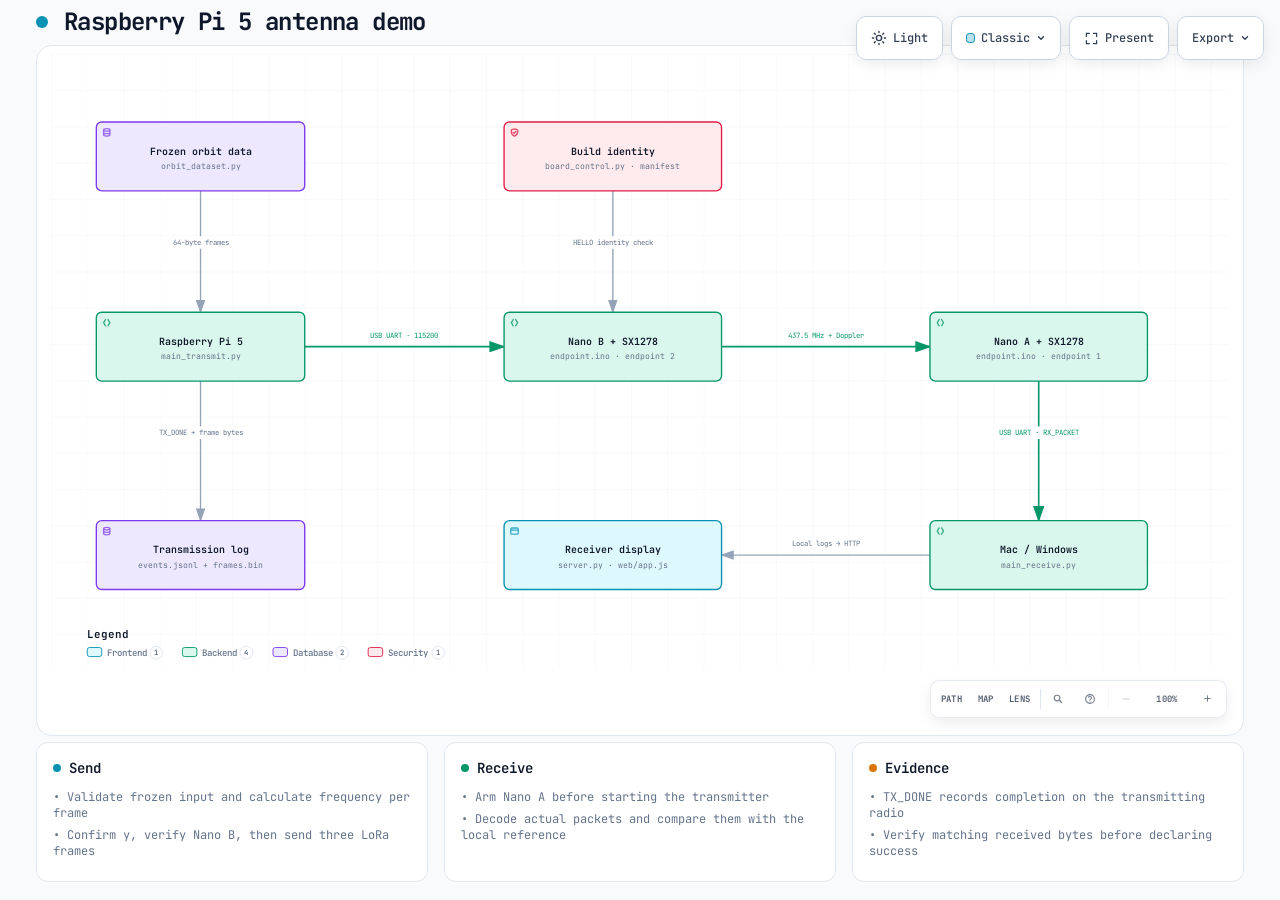
==== docs/architecture/architecture.html @ a66b0d01 "Publish Raspberry Pi 5 antenna demo with complete reproduction guide" ====
<!DOCTYPE html>
<html lang="en" data-theme="dark" data-preset="classic">
<head>
  <meta charset="UTF-8">
  <meta name="viewport" content="width=device-width, initial-scale=1.0">
  <meta name="generator" content="archify 2.17.0-dev.1">
  <title>Raspberry Pi 5 antenna demo Diagram</title>
  <script>
    // Resolve the theme before first paint so light-preference users don't
    // see a dark flash. The toolbar script below re-applies with UI state.
    (function () {
      try {
        var theme = null;
        try {
          var param = new URLSearchParams(window.location.search).get('theme');
          if (param === 'light' || param === 'dark') theme = param;
          if (new URLSearchParams(window.location.search).get('embed') === '1') {
            document.documentElement.setAttribute('data-embed', 'true');
          }
          if (new URLSearchParams(window.location.search).get('present') === '1') {
            document.documentElement.setAttribute('data-present', 'true');
          }
        } catch (_) {}
        if (!theme) {
          try { theme = localStorage.getItem('archify-theme'); } catch (_) {}
        }
        if (theme !== 'light' && theme !== 'dark') {
          theme = window.matchMedia('(prefers-color-scheme: light)').matches ? 'light' : 'dark';
        }
        document.documentElement.setAttribute('data-theme', theme);
      } catch (_) {}
    })();
  </script>
  <!-- Async font load: a blackholed network must not block first paint.
       The body font stack falls back to system monospace until it lands. -->
  <link rel="preconnect" href="https://fonts.gstatic.com" crossorigin>
  <link href="https://fonts.googleapis.com/css2?family=JetBrains+Mono:wght@400;500;600;700&display=swap"
        rel="stylesheet" media="print" onload="this.media='all'">
  <noscript>
    <link href="https://fonts.googleapis.com/css2?family=JetBrains+Mono:wght@400;500;600;700&display=swap" rel="stylesheet">
  </noscript>
  <style>
    /* ==========================================================
       THEME VARIABLES — switch by toggling [data-theme] on <html>
       ========================================================== */
    :root,
    [data-theme="dark"] {
      --bg: #020617;
      --grid: #1e293b;
      --text: #ffffff;
      --text-muted: #94a3b8;
      --text-dim: #475569;
      /* UI chrome and menu hints need more contrast than SVG .t-dim accents */
      --text-faint: #7d8da1;

      --panel: rgba(15, 23, 42, 0.5);
      --panel-border: #1e293b;
      --lane-fill: rgba(15, 23, 42, 0.22);
      --lane-stroke: #334155;

      --arrow: #64748b;
      --arrow-emphasis: #34d399;

      /* Opaque mask color used behind semi-transparent component fills
         so the arrows drawn underneath are properly hidden. */
      --mask: #0f172a;

      --frontend-fill:    rgba(8, 51, 68, 0.4);
      --frontend-stroke:  #22d3ee;
      --backend-fill:     rgba(6, 78, 59, 0.4);
      --backend-stroke:   #34d399;
      --database-fill:    rgba(76, 29, 149, 0.4);
      --database-stroke:  #a78bfa;
      --cloud-fill:       rgba(120, 53, 15, 0.3);
      --cloud-stroke:     #fbbf24;
      --security-fill:    rgba(136, 19, 55, 0.4);
      --security-stroke:  #fb7185;
      --messagebus-fill:  rgba(251, 146, 60, 0.3);
      --messagebus-stroke:#fb923c;
      --external-fill:    rgba(30, 41, 59, 0.5);
      --external-stroke:  #94a3b8;

      --toolbar-bg:       rgba(15, 23, 42, 0.8);
      --toolbar-border:   #334155;
      --toolbar-text:     #e2e8f0;
      --toolbar-hover:    rgba(15, 23, 42, 0.95);
      --toolbar-menu-bg:  #0f172a;
    }

    [data-theme="light"] {
      --bg: #f8fafc;
      --grid: #e2e8f0;
      --text: #0f172a;
      --text-muted: #64748b;
      --text-dim: #94a3b8;
      --text-faint: #64748b;

      --panel: #ffffff;
      --panel-border: #e2e8f0;
      --lane-fill: rgba(248, 250, 252, 0.65);
      --lane-stroke: #cbd5e1;

      --arrow: #94a3b8;
      --arrow-emphasis: #059669;

      --mask: #ffffff;

      --frontend-fill:    rgba(34, 211, 238, 0.15);
      --frontend-stroke:  #0891b2;
      --backend-fill:     rgba(52, 211, 153, 0.18);
      --backend-stroke:   #059669;
      --database-fill:    rgba(167, 139, 250, 0.2);
      --database-stroke:  #7c3aed;
      --cloud-fill:       rgba(251, 191, 36, 0.18);
      --cloud-stroke:     #d97706;
      --security-fill:    rgba(251, 113, 133, 0.15);
      --security-stroke:  #e11d48;
      --messagebus-fill:  rgba(251, 146, 60, 0.15);
      --messagebus-stroke:#ea580c;
      --external-fill:    rgba(148, 163, 184, 0.18);
      --external-stroke:  #64748b;

      --toolbar-bg:       rgba(255, 255, 255, 0.92);
      --toolbar-border:   #cbd5e1;
      --toolbar-text:     #334155;
      --toolbar-hover:    #ffffff;
      --toolbar-menu-bg:  #ffffff;
    }

    /* ==========================================================
       SIGNAL FLOW — an opt-in, motion-forward visual preset.
       The variables also target a standalone exported SVG, whose
       root carries data-preset and data-theme directly.
       ========================================================== */
    [data-preset="signal-flow"][data-theme="dark"] {
      --bg: #030711;
      --grid: #15233a;
      --panel: rgba(6, 14, 28, 0.78);
      --panel-border: #1d3350;
      --lane-fill: rgba(9, 22, 40, 0.5);
      --lane-stroke: #2c4564;
      --text: #f5fbff;
      --text-muted: #9eb0c7;
      --text-dim: #52667f;
      --text-faint: #7890ad;
      --mask: #07101e;
      --frontend-fill: rgba(6, 182, 212, 0.14);
      --frontend-stroke: #67e8f9;
      --backend-fill: rgba(16, 185, 129, 0.14);
      --backend-stroke: #5eead4;
      --database-fill: rgba(139, 92, 246, 0.16);
      --database-stroke: #c4b5fd;
      --cloud-fill: rgba(245, 158, 11, 0.13);
      --cloud-stroke: #fcd34d;
      --security-fill: rgba(244, 63, 94, 0.13);
      --security-stroke: #fda4af;
      --messagebus-fill: rgba(249, 115, 22, 0.13);
      --messagebus-stroke: #fdba74;
      --external-fill: rgba(71, 85, 105, 0.24);
      --external-stroke: #a5b4c7;
      --arrow: #7890ad;
      --arrow-emphasis: #2dd4bf;
      --toolbar-bg: rgba(7, 16, 30, 0.86);
      --toolbar-border: #29415f;
      --toolbar-menu-bg: #07101e;
    }

    [data-preset="signal-flow"][data-theme="light"] {
      --bg: #f4f9fc;
      --grid: #d4e5ee;
      --panel: rgba(255, 255, 255, 0.82);
      --panel-border: #bfd5e2;
      --lane-fill: rgba(232, 243, 248, 0.62);
      --lane-stroke: #a9c5d5;
      --text: #102638;
      --text-muted: #587287;
      --text-dim: #8aa2b4;
      --text-faint: #668397;
      --mask: #ffffff;
      --frontend-fill: rgba(6, 182, 212, 0.09);
      --frontend-stroke: #0789a1;
      --backend-fill: rgba(5, 150, 105, 0.09);
      --backend-stroke: #087f69;
      --database-fill: rgba(124, 58, 237, 0.09);
      --database-stroke: #7254c7;
      --cloud-fill: rgba(217, 119, 6, 0.08);
      --cloud-stroke: #b9670b;
      --security-fill: rgba(225, 29, 72, 0.08);
      --security-stroke: #c53a59;
      --messagebus-fill: rgba(234, 88, 12, 0.08);
      --messagebus-stroke: #c65f27;
      --external-fill: rgba(100, 116, 139, 0.1);
      --external-stroke: #607a8c;
      --arrow: #7b97aa;
      --arrow-emphasis: #0d9488;
    }

    /* ==========================================================
       BLUEPRINT — a review-first drafting preset for deployment,
       infrastructure, and technical design documentation. It keeps
       the same semantic palette and geometry while trading glow for
       precise grid contrast, squared materials, and drafting marks.
       ========================================================== */
    [data-preset="blueprint"][data-theme="dark"] {
      --bg: #06131f;
      --grid: #17425a;
      --panel: rgba(7, 27, 43, 0.9);
      --panel-border: #27627f;
      --lane-fill: rgba(10, 43, 66, 0.36);
      --lane-stroke: #34799a;
      --text: #e3f6ff;
      --text-muted: #91b8ca;
      --text-dim: #557e92;
      --text-faint: #739caf;
      --mask: #0a2031;
      --frontend-fill: rgba(26, 157, 193, 0.14);
      --frontend-stroke: #66d9ef;
      --backend-fill: rgba(31, 155, 124, 0.13);
      --backend-stroke: #69dfbd;
      --database-fill: rgba(120, 105, 196, 0.14);
      --database-stroke: #b4a8ff;
      --cloud-fill: rgba(197, 145, 43, 0.13);
      --cloud-stroke: #ffd166;
      --security-fill: rgba(199, 76, 104, 0.13);
      --security-stroke: #ff8da1;
      --messagebus-fill: rgba(207, 112, 49, 0.13);
      --messagebus-stroke: #ffad66;
      --external-fill: rgba(84, 119, 139, 0.18);
      --external-stroke: #a7cad9;
      --arrow: #78a3b7;
      --arrow-emphasis: #64dfc1;
      --toolbar-bg: rgba(7, 28, 45, 0.92);
      --toolbar-border: #34799a;
      --toolbar-text: #d8f3ff;
      --toolbar-hover: rgba(18, 58, 83, 0.95);
      --toolbar-menu-bg: #0a2031;
    }

    [data-preset="blueprint"][data-theme="light"] {
      --bg: #edf7fa;
      --grid: #b5d5e1;
      --panel: rgba(249, 253, 255, 0.94);
      --panel-border: #78aabd;
      --lane-fill: rgba(210, 232, 240, 0.42);
      --lane-stroke: #83b2c4;
      --text: #123344;
      --text-muted: #4e7486;
      --text-dim: #86a6b4;
      --text-faint: #668c9d;
      --mask: #f9fdff;
      --frontend-fill: rgba(8, 145, 178, 0.08);
      --frontend-stroke: #087f9c;
      --backend-fill: rgba(5, 128, 101, 0.08);
      --backend-stroke: #08755f;
      --database-fill: rgba(100, 75, 180, 0.08);
      --database-stroke: #6757a8;
      --cloud-fill: rgba(181, 120, 15, 0.08);
      --cloud-stroke: #a86609;
      --security-fill: rgba(190, 48, 80, 0.07);
      --security-stroke: #b32f50;
      --messagebus-fill: rgba(196, 81, 22, 0.07);
      --messagebus-stroke: #b65120;
      --external-fill: rgba(79, 112, 128, 0.08);
      --external-stroke: #506f7e;
      --arrow: #6d93a5;
      --arrow-emphasis: #087f69;
      --toolbar-bg: rgba(247, 252, 254, 0.94);
      --toolbar-border: #8ab5c5;
      --toolbar-text: #294f61;
      --toolbar-hover: #ffffff;
      --toolbar-menu-bg: #f9fdff;
    }

    /* ==========================================================
       EDITORIAL — a warm, publication-minded preset for design
       reviews, launch notes, and documentation. The diagram keeps
       the same semantic palette and exact geometry, but trades
       software chrome for paper, ink, ruled structure, and one
       restrained vermilion accent.
       ========================================================== */
    [data-preset="editorial"][data-theme="dark"] {
      --bg: #181611;
      --grid: #39342a;
      --panel: rgba(35, 31, 24, 0.96);
      --panel-border: #625a4a;
      --lane-fill: rgba(52, 46, 35, 0.46);
      --lane-stroke: #726957;
      --text: #f4eddf;
      --text-muted: #b9ae9b;
      --text-dim: #776e60;
      --text-faint: #9d917e;
      --mask: #231f18;
      --frontend-fill: rgba(43, 133, 142, 0.16);
      --frontend-stroke: #7fc6c7;
      --backend-fill: rgba(63, 132, 92, 0.16);
      --backend-stroke: #8fc29e;
      --database-fill: rgba(117, 91, 141, 0.17);
      --database-stroke: #c0a4d0;
      --cloud-fill: rgba(170, 119, 49, 0.16);
      --cloud-stroke: #d8ad68;
      --security-fill: rgba(157, 69, 65, 0.17);
      --security-stroke: #df9085;
      --messagebus-fill: rgba(174, 79, 42, 0.16);
      --messagebus-stroke: #df946f;
      --external-fill: rgba(126, 115, 96, 0.18);
      --external-stroke: #b8ad99;
      --arrow: #948978;
      --arrow-emphasis: #dd6b3d;
      --toolbar-bg: rgba(35, 31, 24, 0.92);
      --toolbar-border: #625a4a;
      --toolbar-text: #eee5d5;
      --toolbar-hover: #302a20;
      --toolbar-menu-bg: #231f18;
    }

    [data-preset="editorial"][data-theme="light"] {
      --bg: #f2eee5;
      --grid: #d8d0c2;
      --panel: rgba(251, 248, 241, 0.97);
      --panel-border: #c4b9a6;
      --lane-fill: rgba(229, 221, 207, 0.42);
      --lane-stroke: #b8aa94;
      --text: #242018;
      --text-muted: #6f6658;
      --text-dim: #a09788;
      --text-faint: #817767;
      --mask: #fbf8f1;
      --frontend-fill: rgba(31, 117, 126, 0.09);
      --frontend-stroke: #287e84;
      --backend-fill: rgba(42, 119, 75, 0.09);
      --backend-stroke: #397b53;
      --database-fill: rgba(105, 75, 130, 0.09);
      --database-stroke: #765d86;
      --cloud-fill: rgba(157, 103, 31, 0.1);
      --cloud-stroke: #9a671f;
      --security-fill: rgba(153, 58, 52, 0.09);
      --security-stroke: #9e463f;
      --messagebus-fill: rgba(182, 70, 27, 0.09);
      --messagebus-stroke: #ad4b25;
      --external-fill: rgba(101, 91, 75, 0.09);
      --external-stroke: #746b5e;
      --arrow: #8a806f;
      --arrow-emphasis: #bb4c23;
      --toolbar-bg: rgba(251, 248, 241, 0.94);
      --toolbar-border: #c4b9a6;
      --toolbar-text: #40392f;
      --toolbar-hover: #fffdf8;
      --toolbar-menu-bg: #fbf8f1;
    }

    * { margin: 0; padding: 0; box-sizing: border-box; }

    body {
      font-family: 'JetBrains Mono', ui-monospace, SFMono-Regular, Menlo, Consolas, 'DejaVu Sans Mono', 'Liberation Mono', 'Noto Sans Mono CJK SC', 'PingFang SC', 'Hiragino Sans GB', 'Microsoft YaHei', monospace;
      background: var(--bg);
      min-height: 100vh;
      padding: 2rem;
      color: var(--text);
      transition: background 0.2s ease, color 0.2s ease;
    }

    html[data-preset="signal-flow"] body {
      background-image:
        radial-gradient(circle at 18% -8%, rgba(34, 211, 238, 0.14), transparent 34rem),
        radial-gradient(circle at 92% 18%, rgba(139, 92, 246, 0.12), transparent 30rem);
      background-attachment: fixed;
    }
    html[data-preset="signal-flow"][data-theme="light"] body {
      background-image:
        radial-gradient(circle at 18% -8%, rgba(6, 182, 212, 0.12), transparent 34rem),
        radial-gradient(circle at 92% 18%, rgba(139, 92, 246, 0.08), transparent 30rem);
    }
    html[data-preset="blueprint"] body {
      background-image:
        linear-gradient(var(--grid) 1px, transparent 1px),
        linear-gradient(90deg, var(--grid) 1px, transparent 1px);
      background-size: 32px 32px;
      background-position: -1px -1px;
      background-attachment: fixed;
    }
    html[data-preset="editorial"] body {
      background-image:
        linear-gradient(90deg, transparent 0, transparent 5.4rem, color-mix(in srgb, var(--security-stroke) 18%, transparent) 5.4rem, color-mix(in srgb, var(--security-stroke) 18%, transparent) calc(5.4rem + 1px), transparent calc(5.4rem + 1px)),
        repeating-linear-gradient(0deg, transparent 0, transparent 31px, color-mix(in srgb, var(--grid) 36%, transparent) 31px, color-mix(in srgb, var(--grid) 36%, transparent) 32px);
      background-attachment: fixed;
    }

    /* Gallery/embed mode keeps the generated artifact as the source of truth
       while presenting only its diagram surface inside a proof card. */
    html[data-embed="true"] body {
      min-height: 0;
      padding: 0;
      overflow: hidden;
      background: var(--bg);
      background-image: none;
    }
    html[data-embed="true"] .toolbar,
    html[data-embed="true"] .header,
    html[data-embed="true"] .cards,
    html[data-embed="true"] .diagram-nav,
    html[data-embed="true"] .overview-map,
    html[data-embed="true"] .focus-chip,
    html[data-embed="true"] .route-probe,
    html[data-embed="true"] .semantic-lens,
    html[data-embed="true"] .diagram-guide,
    html[data-embed="true"] .node-finder,
    html[data-embed="true"] .guided-views { display: none !important; }
    html[data-embed="true"] .container { max-width: none; }
    html[data-embed="true"] .diagram-container {
      padding: 0.5rem;
      border: 0;
      border-radius: 0;
      box-shadow: none;
    }
    html[data-embed="true"] .diagram-container svg { min-width: 0; }

    /* Share Chapter Cue lives in the HTML viewer layer, not inside the SVG.
       It gives one-shot embeds a title, authored note, truthful stop order,
       and lifecycle state while canonical diagram geometry stays untouched. */
    .share-chapter-cue { display: none; }
    html[data-embed="true"][data-share-playback="true"] .share-chapter-cue:not([hidden]),
    html[data-embed="true"][data-share-moment="true"] .share-chapter-cue:not([hidden]) {
      position: absolute;
      z-index: 18;
      top: 0.85rem;
      left: 50%;
      display: grid;
      grid-template-columns: auto minmax(9rem, 13.5rem) minmax(0, 1fr);
      align-items: center;
      gap: 0.45rem 0.85rem;
      width: min(52rem, calc(100% - 1.5rem));
      min-height: 3.35rem;
      padding: 0.55rem 0.75rem 0.65rem;
      overflow: hidden;
      border: 1px solid color-mix(in srgb, var(--frontend-stroke) 42%, var(--toolbar-border));
      border-radius: 0.75rem;
      background:
        linear-gradient(115deg, color-mix(in srgb, var(--frontend-fill) 52%, transparent), transparent 45%),
        color-mix(in srgb, var(--toolbar-menu-bg) 92%, transparent);
      color: var(--toolbar-text);
      box-shadow: 0 14px 42px rgba(0, 0, 0, 0.3), inset 0 1px 0 rgba(255, 255, 255, 0.045);
      backdrop-filter: blur(16px);
      pointer-events: none;
      animation: archify-share-cue-enter 280ms cubic-bezier(0.22, 1, 0.36, 1) both;
    }
    html[data-preset="blueprint"] .share-chapter-cue {
      border-radius: 0.2rem;
      background:
        linear-gradient(90deg, color-mix(in srgb, var(--frontend-fill) 46%, transparent), transparent 36%),
        var(--toolbar-menu-bg);
      box-shadow: 0 10px 28px rgba(0, 0, 0, 0.2);
      backdrop-filter: none;
    }
    html[data-preset="editorial"] .share-chapter-cue {
      border-color: var(--panel-border);
      background:
        linear-gradient(90deg, color-mix(in srgb, var(--security-fill) 58%, transparent), transparent 42%),
        var(--toolbar-menu-bg);
      box-shadow: 0 10px 30px color-mix(in srgb, #000 18%, transparent);
      backdrop-filter: none;
    }
    html[data-preset="editorial"] .share-chapter-state { color: var(--arrow-emphasis); }
    html[data-preset="editorial"] .share-chapter-state::before {
      border-radius: 0;
      box-shadow: none;
      transform: rotate(45deg) scale(0.8);
    }
    .share-chapter-index {
      display: grid;
      gap: 0.12rem;
      min-width: 5rem;
      padding-right: 0.75rem;
      border-right: 1px solid var(--toolbar-border);
    }
    .share-chapter-state {
      display: inline-flex;
      align-items: center;
      gap: 0.36rem;
      color: var(--frontend-stroke);
      font-size: 0.5rem;
      font-weight: 800;
      letter-spacing: 0.14em;
      text-transform: uppercase;
    }
    .share-chapter-state::before {
      width: 0.38rem;
      height: 0.38rem;
      border-radius: 50%;
      background: currentColor;
      box-shadow: 0 0 10px currentColor;
      content: '';
    }
    .share-chapter-cue[data-state="playing"] .share-chapter-state::before {
      animation: archify-share-cue-pulse 1.15s ease-in-out infinite;
    }
    .share-chapter-count {
      color: var(--text-faint);
      font-size: 0.5rem;
      font-weight: 700;
      letter-spacing: 0.08em;
      text-transform: uppercase;
    }
    .share-chapter-copy { min-width: 0; }
    .share-chapter-copy strong,
    .share-chapter-copy small,
    .share-chapter-route {
      display: block;
      overflow: hidden;
      text-overflow: ellipsis;
      white-space: nowrap;
    }
    .share-chapter-copy strong {
      color: var(--toolbar-text);
      font-size: 0.6875rem;
      line-height: 1.35;
    }
    .share-chapter-copy small {
      margin-top: 0.08rem;
      color: var(--text-muted);
      font-size: 0.5rem;
      line-height: 1.35;
    }
    .share-chapter-route {
      color: color-mix(in srgb, var(--frontend-stroke) 76%, var(--text-muted));
      font-size: 0.5625rem;
      font-weight: 650;
      letter-spacing: 0.015em;
      text-align: right;
    }
    .share-chapter-progress {
      position: absolute;
      right: 0;
      bottom: 0;
      left: 0;
      height: 2px;
      overflow: hidden;
      background: color-mix(in srgb, var(--toolbar-border) 72%, transparent);
    }
    .share-chapter-progress span {
      display: block;
      width: 100%;
      height: 100%;
      background: linear-gradient(90deg, var(--frontend-stroke), var(--database-stroke));
      box-shadow: 0 0 12px var(--frontend-stroke);
      transform: scaleX(0);
      transform-origin: left center;
    }

    /* Presentation Stage is a viewer-only layer: it gives the live diagram
       the viewport while keeping guided views, theme, focus, and exports real.
       Embed mode wins when both query parameters are present. */
    html[data-present="true"]:not([data-embed="true"]) body {
      height: 100dvh;
      min-height: 0;
      padding: 1rem;
      overflow: hidden;
    }
    html[data-present="true"]:not([data-embed="true"]) .container {
      display: flex;
      flex-direction: column;
      gap: 0.75rem;
      width: 100%;
      max-width: none;
      height: calc(100dvh - 2rem);
    }
    html[data-present="true"]:not([data-embed="true"]) .header {
      flex: none;
      min-width: 0;
      margin: 0;
      padding-right: 23rem;
    }
    html[data-present="true"]:not([data-embed="true"]) .header-row { margin-bottom: 0.25rem; }
    html[data-present="true"]:not([data-embed="true"]) .subtitle {
      overflow: hidden;
      text-overflow: ellipsis;
      white-space: nowrap;
    }
    html[data-present="true"]:not([data-embed="true"]) .guided-views {
      flex: none;
      margin-bottom: 0;
    }
    html[data-present="true"]:not([data-embed="true"]) .diagram-container {
      display: flex;
      flex: 1 1 auto;
      align-items: center;
      justify-content: center;
      min-height: 0;
      padding: 0.75rem;
      padding-bottom: calc(0.75rem + var(--archify-nav-reserve));
    }
    html[data-present="true"]:not([data-embed="true"]) .diagram-container > svg {
      flex: 1 1 auto;
      height: 100%;
      min-height: 0;
      width: 100%;
      min-width: 0;
    }
    html[data-present="true"]:not([data-embed="true"]) .cards { display: none; }
    html[data-present="true"]:not([data-embed="true"]) #btn-present {
      border-color: var(--frontend-stroke);
      color: var(--frontend-stroke);
    }

    /* The reader owns only the outer scale. Wide diagrams keep one authored
       SVG/viewBox while the runtime chooses a desktop width from the actual
       vertical budget. This avoids device-specific files and breakpoint
       jumps between a laptop and a tall monitor. */
    .container {
      width: 100%;
      max-width: var(--archify-reader-width, 1440px);
      margin: 0 auto;
    }
    @media (min-width: 768px) and (max-height: 920px) {
      .header { margin-bottom: 1rem; }
      .diagram-container { padding: 1rem; }
      .cards { margin-top: 1rem; }
      .card { padding: 1rem; }
    }

    .header { margin-bottom: 1.5rem; padding-right: 29.5rem; }

    html[data-preset="signal-flow"] .header,
    html[data-preset="blueprint"] .header,
    html[data-preset="editorial"] .header { padding-right: 29.5rem; }

    .header-row {
      display: flex;
      align-items: center;
      gap: 1rem;
      margin-bottom: 0.5rem;
    }

    .pulse-dot {
      width: 12px;
      height: 12px;
      background: var(--frontend-stroke);
      border-radius: 50%;
      animation: none;
    }

    html[data-motion-capable="true"] .pulse-dot { animation: pulse 2s infinite; }

    @keyframes pulse {
      0%, 100% { opacity: 1; }
      50% { opacity: 0.5; }
    }

    h1 {
      font-size: 1.5rem;
      font-weight: 700;
      letter-spacing: -0.025em;
    }

    .subtitle {
      color: var(--text-muted);
      font-size: 0.875rem;
      margin-left: 1.75rem;
    }

    html[data-preset="signal-flow"] .header-row::after {
      content: attr(data-preset-badge-signal-flow);
      margin-left: auto;
      color: var(--frontend-stroke);
      border: 1px solid var(--frontend-stroke);
      border-radius: 999px;
      padding: 0.28rem 0.6rem;
      font-size: 0.625rem;
      letter-spacing: 0.12em;
      opacity: 0.82;
      box-shadow: 0 0 20px rgba(34, 211, 238, 0.12);
      white-space: nowrap;
    }

    html[data-preset="blueprint"] .pulse-dot {
      width: 10px;
      height: 10px;
      border: 1px solid var(--frontend-stroke);
      border-radius: 1px;
      background: transparent;
      box-shadow: inset 0 0 0 2px var(--bg);
      transform: rotate(45deg);
      animation: none;
    }
    html[data-preset="blueprint"] .header-row::after {
      content: attr(data-preset-badge-blueprint);
      margin-left: auto;
      padding: 0.28rem 0.55rem;
      border-top: 1px solid var(--frontend-stroke);
      border-bottom: 1px solid var(--frontend-stroke);
      color: var(--frontend-stroke);
      font-size: 0.5625rem;
      font-weight: 700;
      letter-spacing: 0.14em;
      white-space: nowrap;
    }

    html[data-preset="editorial"] h1,
    html[data-preset="editorial"] .card h3 {
      font-family: Georgia, 'Times New Roman', 'Songti SC', STSong, serif;
      letter-spacing: -0.02em;
    }
    html[data-preset="editorial"] h1 { font-size: 1.72rem; font-weight: 600; }
    html[data-preset="editorial"] .pulse-dot {
      width: 9px;
      height: 9px;
      border: 1px solid var(--arrow-emphasis);
      border-radius: 0;
      background: var(--arrow-emphasis);
      box-shadow: 0 0 0 3px color-mix(in srgb, var(--arrow-emphasis) 14%, transparent);
      transform: rotate(45deg);
      animation: none;
    }
    html[data-preset="editorial"] .header-row::after {
      content: attr(data-preset-badge-editorial);
      margin-left: auto;
      padding: 0.32rem 0 0.24rem;
      border-bottom: 2px solid var(--arrow-emphasis);
      color: var(--arrow-emphasis);
      font-family: Georgia, 'Times New Roman', serif;
      font-size: 0.625rem;
      font-style: italic;
      font-weight: 600;
      letter-spacing: 0.08em;
      white-space: nowrap;
    }

    .diagram-container {
      --archify-nav-reserve: 0px;
      background: var(--panel);
      border-radius: 1rem;
      border: 1px solid var(--panel-border);
      padding: 1.5rem;
      padding-bottom: calc(1.5rem + var(--archify-nav-reserve));
      overflow: hidden;
      position: relative;
    }

    html[data-preset="signal-flow"] .diagram-container {
      position: relative;
      overflow: hidden;
      background: linear-gradient(180deg, rgba(8, 20, 38, 0.82), rgba(3, 8, 18, 0.94));
      box-shadow: inset 0 1px 0 rgba(255, 255, 255, 0.04), 0 28px 80px rgba(0, 0, 0, 0.34);
    }
    html[data-preset="signal-flow"][data-theme="light"] .diagram-container {
      background: linear-gradient(180deg, rgba(255, 255, 255, 0.9), rgba(237, 246, 250, 0.94));
      box-shadow: inset 0 1px 0 rgba(255, 255, 255, 0.72), 0 24px 60px rgba(45, 78, 99, 0.12);
    }
    html[data-preset="blueprint"] .diagram-container {
      border-color: var(--panel-border);
      border-radius: 0.35rem;
      background: var(--panel);
      box-shadow:
        inset 0 0 0 1px color-mix(in srgb, var(--panel-border) 34%, transparent),
        0 18px 48px rgba(0, 0, 0, 0.16);
    }
    html[data-preset="blueprint"] .diagram-container::after {
      content: "";
      position: absolute;
      z-index: 10;
      inset: 0.7rem;
      pointer-events: none;
      background:
        linear-gradient(var(--frontend-stroke), var(--frontend-stroke)) left top / 1.35rem 1px no-repeat,
        linear-gradient(var(--frontend-stroke), var(--frontend-stroke)) left top / 1px 1.35rem no-repeat,
        linear-gradient(var(--frontend-stroke), var(--frontend-stroke)) right top / 1.35rem 1px no-repeat,
        linear-gradient(var(--frontend-stroke), var(--frontend-stroke)) right top / 1px 1.35rem no-repeat,
        linear-gradient(var(--frontend-stroke), var(--frontend-stroke)) left bottom / 1.35rem 1px no-repeat,
        linear-gradient(var(--frontend-stroke), var(--frontend-stroke)) left bottom / 1px 1.35rem no-repeat,
        linear-gradient(var(--frontend-stroke), var(--frontend-stroke)) right bottom / 1.35rem 1px no-repeat,
        linear-gradient(var(--frontend-stroke), var(--frontend-stroke)) right bottom / 1px 1.35rem no-repeat;
      opacity: 0.58;
    }
    html[data-preset="editorial"] .diagram-container {
      overflow: hidden;
      border-color: var(--panel-border);
      border-radius: 0.38rem;
      background:
        linear-gradient(90deg, color-mix(in srgb, var(--security-fill) 58%, transparent), transparent 12%),
        var(--panel);
      box-shadow:
        0 1px 0 color-mix(in srgb, var(--text) 6%, transparent),
        0 18px 48px color-mix(in srgb, #000 19%, transparent);
    }
    html[data-preset="editorial"] .diagram-container::after {
      position: absolute;
      z-index: 10;
      top: 0.72rem;
      right: 1.25rem;
      padding: 0.2rem 0.52rem;
      border: 1px solid var(--panel-border);
      background: var(--panel);
      color: var(--arrow-emphasis);
      content: attr(data-preset-badge-editorial-plate);
      font-family: Georgia, 'Times New Roman', serif;
      font-size: 0.52rem;
      font-style: italic;
      font-weight: 600;
      letter-spacing: 0.09em;
      pointer-events: none;
    }
    html[data-embed="true"][data-preset="editorial"] .diagram-container::after { display: none; }
    html[data-motion-capable="true"][data-preset="signal-flow"][data-ambient-motion="running"] .diagram-container::before {
      content: "";
      position: absolute;
      inset: 0;
      pointer-events: none;
      background: linear-gradient(115deg, transparent 28%, rgba(103, 232, 249, 0.035) 48%, transparent 68%);
      transform: translateX(-70%);
      animation: archify-signal-scan 4.8s ease-in-out 1 both;
    }

    /* Motion Governor gives the reader a real static state and gives the
       strongest semantic action the only motion budget. Atmosphere resets to
       its authored base instead of freezing mid-cycle. Static artifacts never
       start a decorative pulse or scan. */
    html:not([data-motion-capable="true"]) svg[data-animation="trace"] [data-animate] {
      animation: none !important;
    }
    html[data-motion="still"] .pulse-dot,
    html[data-motion="still"] .diagram-container::before,
    html[data-motion="still"] svg[data-animation="trace"] [data-animate],
    html[data-motion-owner] .pulse-dot,
    html[data-motion-owner] .diagram-container::before,
    html[data-motion-owner] svg[data-animation="trace"] [data-animate],
    html[data-embed="true"] .pulse-dot,
    html[data-embed="true"] .diagram-container::before,
    html[data-share-playback="true"] .pulse-dot,
    html[data-share-playback="true"] .diagram-container::before,
    html[data-document-hidden="true"] .pulse-dot,
    html[data-document-hidden="true"] .diagram-container::before,
    html[data-document-hidden="true"] svg[data-animation="trace"] [data-animate] {
      animation: none !important;
    }
    html[data-motion="still"] .diagram-container::before,
    html[data-motion-owner] .diagram-container::before,
    html[data-embed="true"] .diagram-container::before,
    html[data-share-playback="true"] .diagram-container::before {
      opacity: 0;
    }
    html[data-motion="still"] .guided-view-progress span,
    html[data-motion="still"] .guided-story-caption,
    html[data-motion="still"] .story-trail-flow,
    html[data-motion="still"] .intent-trace-flow,
    html[data-motion="still"] .route-probe-flow,
    html[data-motion="still"] .route-journey-flow,
    html[data-motion="still"] .semantic-lens-flow,
    html[data-motion="still"] .diagram-guide,
    html[data-motion="still"] [data-story-step],
    html[data-motion="still"] .overview-map-live,
    html[data-motion="still"] .guided-view-stop,
    html[data-motion="still"] .share-chapter-cue,
    html[data-motion="still"] .share-chapter-state::before,
    html[data-motion="still"] .share-chapter-progress span,
    html[data-document-hidden="true"] .guided-view-progress span,
    html[data-document-hidden="true"] .story-trail-flow,
    html[data-document-hidden="true"] .intent-trace-flow,
    html[data-document-hidden="true"] .route-probe-flow,
    html[data-document-hidden="true"] .route-journey-flow,
    html[data-document-hidden="true"] .semantic-lens-flow,
    html[data-document-hidden="true"] .diagram-guide,
    html[data-document-hidden="true"] [data-story-step],
    html[data-document-hidden="true"] .overview-map-live,
    html[data-document-hidden="true"] .guided-view-stop,
    html[data-document-hidden="true"] .share-chapter-cue,
    html[data-document-hidden="true"] .share-chapter-state::before,
    html[data-document-hidden="true"] .share-chapter-progress span {
      animation: none !important;
    }
    html[data-motion="still"] .guided-view-progress span {
      transform: scaleX(1) !important;
    }
    html[data-motion="still"] svg[data-story-playing="true"] .story-trail-flow {
      stroke-dasharray: none;
      stroke-dashoffset: 0;
      opacity: 0.55;
    }
    html[data-motion="still"] .intent-trace-flow,
    html[data-motion="still"] .route-probe-flow {
      stroke-dasharray: none;
      stroke-dashoffset: 0;
      opacity: 0.72;
    }
    html[data-motion="still"] .route-journey-overlay,
    html[data-document-hidden="true"] .route-journey-overlay { display: none !important; }
    html[data-motion="still"] .relationship-pulse-overlay,
    html[data-motion="still"] .story-carrier-overlay,
    html[data-document-hidden="true"] .story-carrier-overlay { display: none !important; }
    html[data-motion="still"] .chapter-handoff-overlay { display: none !important; }
    html[data-motion="still"] .chapter-handoff-anchor { animation: none !important; }
    html[data-motion="still"] .guided-view-chapter,
    html[data-motion="still"] svg [data-node-id],
    html[data-motion="still"] svg [data-edge-from],
    html[data-motion="still"] svg [data-detail],
    html[data-motion="still"] svg [data-detail-anchor],
    html[data-motion="still"] svg [data-legend-hit],
    html[data-motion="still"] svg {
      transition: none !important;
    }

    svg {
      width: 100%;
      min-width: min(900px, 100%);
      display: block;
      transform-origin: 0 0;
      transition: transform 0.18s ease;
    }

    .diagram-container.is-camera-moving svg {
      transition: transform 0.42s cubic-bezier(0.22, 1, 0.36, 1);
    }
    .diagram-container.is-camera-transaction svg { transition: none; }
    .diagram-container.is-pannable { cursor: grab; }
    .diagram-container.is-panning { cursor: grabbing; user-select: none; }
    .diagram-container.is-panning svg { transition: none; }

    .diagram-nav {
      position: absolute;
      right: 1rem;
      bottom: 1rem;
      z-index: 12;
      display: inline-flex;
      align-items: center;
      max-width: calc(100% - 2rem);
      padding: 0.15rem;
      gap: 0;
      overflow-x: auto;
      border: 1px solid color-mix(in srgb, var(--toolbar-border) 48%, transparent);
      border-radius: 0.58rem;
      background: color-mix(in srgb, var(--toolbar-bg) 82%, transparent);
      box-shadow: 0 5px 14px rgba(0, 0, 0, 0.07);
      backdrop-filter: blur(10px);
      scrollbar-width: none;
    }
    .diagram-nav::-webkit-scrollbar { display: none; }
    .diagram-nav button,
    .focus-chip button,
    .guided-views button {
      border: 0;
      background: transparent;
      color: var(--toolbar-text);
      font: inherit;
      cursor: pointer;
    }
    .diagram-nav button {
      min-width: 2rem;
      height: 2rem;
      padding: 0 0.35rem;
      border-radius: 0.35rem;
      color: color-mix(in srgb, var(--toolbar-text) 68%, transparent);
      font-size: 0.56rem;
      font-weight: 600;
      letter-spacing: 0.02em;
      transition: background 0.15s, color 0.15s;
    }
    .diagram-nav button:hover,
    .diagram-nav button:focus-visible,
    .focus-chip button:hover,
    .focus-chip button:focus-visible,
    .guided-views button:hover,
    .guided-views button:focus-visible { background: var(--toolbar-hover); }
    .diagram-nav button:focus-visible,
    .focus-chip button:focus-visible,
    .guided-views button:focus-visible {
      outline: 2px solid var(--frontend-stroke);
      outline-offset: 1px;
    }
    .diagram-nav button:disabled { opacity: 0.38; cursor: default; }
    .diagram-nav button:disabled:hover { background: transparent; }
    .diagram-nav #btn-route-probe,
    .diagram-nav #btn-overview-map,
    .diagram-nav #btn-semantic-lens {
      min-width: auto;
      padding-inline: 0.5rem;
      color: color-mix(in srgb, var(--toolbar-text) 86%, transparent);
      font-weight: 650;
    }
    .diagram-nav #btn-node-finder,
    .diagram-nav [data-view="out"] {
      position: relative;
      margin-left: 0.25rem;
    }
    .diagram-nav #btn-node-finder::before,
    .diagram-nav [data-view="out"]::before {
      position: absolute;
      top: 0.4rem;
      bottom: 0.4rem;
      left: -0.13rem;
      width: 1px;
      background: color-mix(in srgb, var(--toolbar-border) 62%, transparent);
      content: "";
      pointer-events: none;
    }
    .diagram-nav-icon {
      display: block;
      width: 0.72rem;
      height: 0.72rem;
      margin: auto;
      background: currentColor;
      -webkit-mask-position: center;
      -webkit-mask-repeat: no-repeat;
      -webkit-mask-size: contain;
      mask-position: center;
      mask-repeat: no-repeat;
      mask-size: contain;
    }
    .diagram-nav-icon.find {
      -webkit-mask-image: url("data:image/svg+xml,%3Csvg xmlns='http://www.w3.org/2000/svg' viewBox='0 0 20 20'%3E%3Ccircle cx='8.5' cy='8.5' r='4.5' fill='none' stroke='black' stroke-width='1.8'/%3E%3Cpath d='m12 12 4 4' fill='none' stroke='black' stroke-width='1.8' stroke-linecap='round'/%3E%3C/svg%3E");
      mask-image: url("data:image/svg+xml,%3Csvg xmlns='http://www.w3.org/2000/svg' viewBox='0 0 20 20'%3E%3Ccircle cx='8.5' cy='8.5' r='4.5' fill='none' stroke='black' stroke-width='1.8'/%3E%3Cpath d='m12 12 4 4' fill='none' stroke='black' stroke-width='1.8' stroke-linecap='round'/%3E%3C/svg%3E");
    }
    .diagram-nav-icon.guide {
      -webkit-mask-image: url("data:image/svg+xml,%3Csvg xmlns='http://www.w3.org/2000/svg' viewBox='0 0 20 20'%3E%3Ccircle cx='10' cy='10' r='7' fill='none' stroke='black' stroke-width='1.7'/%3E%3Cpath d='M7.8 7.3a2.4 2.4 0 014.6.9c0 1.8-2.4 2-2.4 3.7M10 14.9h.01' fill='none' stroke='black' stroke-width='1.7' stroke-linecap='round'/%3E%3C/svg%3E");
      mask-image: url("data:image/svg+xml,%3Csvg xmlns='http://www.w3.org/2000/svg' viewBox='0 0 20 20'%3E%3Ccircle cx='10' cy='10' r='7' fill='none' stroke='black' stroke-width='1.7'/%3E%3Cpath d='M7.8 7.3a2.4 2.4 0 014.6.9c0 1.8-2.4 2-2.4 3.7M10 14.9h.01' fill='none' stroke='black' stroke-width='1.7' stroke-linecap='round'/%3E%3C/svg%3E");
    }
    .diagram-nav-icon.minus {
      -webkit-mask-image: url("data:image/svg+xml,%3Csvg xmlns='http://www.w3.org/2000/svg' viewBox='0 0 20 20'%3E%3Cpath d='M5 10h10' fill='none' stroke='black' stroke-width='1.8' stroke-linecap='round'/%3E%3C/svg%3E");
      mask-image: url("data:image/svg+xml,%3Csvg xmlns='http://www.w3.org/2000/svg' viewBox='0 0 20 20'%3E%3Cpath d='M5 10h10' fill='none' stroke='black' stroke-width='1.8' stroke-linecap='round'/%3E%3C/svg%3E");
    }
    .diagram-nav-icon.plus {
      -webkit-mask-image: url("data:image/svg+xml,%3Csvg xmlns='http://www.w3.org/2000/svg' viewBox='0 0 20 20'%3E%3Cpath d='M10 5v10M5 10h10' fill='none' stroke='black' stroke-width='1.8' stroke-linecap='round'/%3E%3C/svg%3E");
      mask-image: url("data:image/svg+xml,%3Csvg xmlns='http://www.w3.org/2000/svg' viewBox='0 0 20 20'%3E%3Cpath d='M10 5v10M5 10h10' fill='none' stroke='black' stroke-width='1.8' stroke-linecap='round'/%3E%3C/svg%3E");
    }
    .diagram-nav [data-view="reset"] {
      display: inline-flex;
      align-items: center;
      justify-content: center;
      gap: 0.2rem;
      min-width: 3.1rem;
      padding-inline: 0.35rem;
    }
    .diagram-nav [data-view="reset"][data-detail-visible] {
      min-width: 3.8rem;
    }
    .diagram-nav-detail {
      color: color-mix(in srgb, var(--toolbar-text) 52%, transparent);
      font-size: 0.44rem;
      font-weight: 700;
      line-height: 1;
      letter-spacing: 0.07em;
    }
    .diagram-nav-percent {
      color: color-mix(in srgb, var(--toolbar-text) 84%, transparent);
      font-size: 0.55rem;
      font-weight: 650;
      line-height: 1;
    }
    .diagram-container[data-camera-indicator="true"] .diagram-nav-detail,
    .diagram-container[data-camera-indicator="true"] .diagram-nav-percent { color: var(--frontend-stroke); }
    .diagram-nav #btn-diagram-guide[aria-expanded="true"] {
      color: var(--cloud-stroke);
      background: var(--toolbar-hover);
    }

    /* Semantic Radar is a deliberately simplified, viewer-only overview. It
       uses authored node bounds and the live camera viewport rather than
       cloning the canonical SVG, so IDs, filters, animation, and export state
       stay singular and deterministic. */
    .overview-map {
      position: absolute;
      right: 1rem;
      bottom: calc(4.15rem + var(--archify-nav-reserve));
      z-index: 12;
      width: 11.25rem;
      overflow: hidden;
      border: 1px solid color-mix(in srgb, var(--frontend-stroke) 52%, var(--toolbar-border));
      border-radius: 0.78rem;
      background: var(--toolbar-menu-bg);
      color: var(--toolbar-text);
      box-shadow: 0 16px 42px rgba(0, 0, 0, 0.3);
      backdrop-filter: blur(16px);
      font-size: 0.625rem;
    }
    .overview-map[hidden] { display: none; }
    .overview-map[data-docked="true"] {
      position: fixed;
      right: var(--archify-radar-right, 1rem);
      top: var(--archify-radar-top, 1rem);
      bottom: auto;
    }
    .overview-map[data-docked="true"][data-dock-side="left"] {
      right: auto;
      left: var(--archify-radar-left, 1rem);
    }
    html[data-preset="blueprint"] .overview-map { border-radius: 0.28rem; }
    .overview-map-head {
      display: grid;
      grid-template-columns: auto minmax(0, 1fr) auto;
      align-items: center;
      gap: 0.45rem;
      min-height: 2.25rem;
      padding: 0.42rem 0.48rem 0.38rem 0.55rem;
      border-bottom: 1px solid var(--toolbar-border);
      background: linear-gradient(110deg, color-mix(in srgb, var(--frontend-fill) 45%, transparent), transparent 68%);
      cursor: grab;
      touch-action: none;
      user-select: none;
    }
    .overview-map[data-panel-dragging="true"] .overview-map-head { cursor: grabbing; }
    .overview-map[data-placement-invalid="true"] {
      border-color: var(--security-stroke);
      box-shadow: 0 0 0 2px color-mix(in srgb, var(--security-stroke) 34%, transparent), 0 16px 42px rgba(0, 0, 0, 0.3);
    }
    .overview-map[data-compact="true"] {
      width: 7.4rem;
    }
    .overview-map[data-compact="true"] .overview-map-head {
      grid-template-columns: minmax(0, 1fr) auto;
      gap: 0.24rem;
      min-height: 1.5rem;
      padding: 0.05rem 0.16rem 0.05rem 0.32rem;
      border-bottom: 0;
    }
    .overview-map[data-compact="true"] .overview-map-live,
    .overview-map[data-compact="true"] .overview-map-copy,
    .overview-map[data-compact="true"] .overview-map-surface,
    .overview-map[data-compact="true"] .overview-map-hint {
      display: none;
    }
    .overview-map[data-compact="true"] .overview-map-expand { display: inline-flex; }
    .overview-map[data-compact="true"] .overview-map-close {
      width: 1.15rem;
      height: 1.15rem;
      font-size: 0.72rem;
    }
    .overview-map-live {
      width: 0.42rem;
      height: 0.42rem;
      border-radius: 50%;
      background: var(--backend-stroke);
      box-shadow: 0 0 0 0 color-mix(in srgb, var(--backend-stroke) 52%, transparent);
      animation: archify-radar-live 2.4s ease-out infinite;
    }
    .overview-map-copy { min-width: 0; line-height: 1.1; }
    .overview-map-copy strong {
      display: block;
      overflow: hidden;
      color: var(--frontend-stroke);
      font-size: 0.59rem;
      letter-spacing: 0.12em;
      text-transform: uppercase;
      white-space: nowrap;
      text-overflow: ellipsis;
    }
    .overview-map-copy small {
      display: block;
      margin-top: 0.18rem;
      overflow: hidden;
      color: var(--text-faint);
      font-size: 0.52rem;
      letter-spacing: 0.04em;
      white-space: nowrap;
      text-overflow: ellipsis;
    }
    .overview-map-expand {
      display: none;
      align-items: center;
      justify-content: center;
      min-width: 0;
      height: 1.2rem;
      padding: 0 0.34rem;
      overflow: hidden;
      border: 0;
      border-radius: 0.3rem;
      background: transparent;
      color: var(--frontend-stroke);
      font: inherit;
      font-size: 0.49rem;
      font-weight: 700;
      letter-spacing: 0.06em;
      text-transform: uppercase;
      white-space: nowrap;
      cursor: pointer;
    }
    .overview-map-close {
      width: 1.55rem;
      height: 1.55rem;
      padding: 0;
      border: 0;
      border-radius: 0.34rem;
      background: transparent;
      color: var(--toolbar-text);
      font: inherit;
      font-size: 0.9rem;
      cursor: pointer;
    }
    .overview-map-expand:hover,
    .overview-map-expand:focus-visible,
    .overview-map-close:hover,
    .overview-map-close:focus-visible { background: var(--toolbar-hover); }
    .overview-map-expand:focus-visible,
    .overview-map-close:focus-visible,
    .overview-map-surface:focus-visible,
    .overview-map-node:focus-visible {
      outline: 2px solid var(--frontend-stroke);
      outline-offset: 1px;
    }
    .overview-map-surface {
      position: relative;
      height: 7rem;
      margin: 0.42rem;
      overflow: hidden;
      border: 1px solid color-mix(in srgb, var(--panel-border) 72%, transparent);
      border-radius: 0.42rem;
      background:
        linear-gradient(color-mix(in srgb, var(--panel-border) 26%, transparent) 1px, transparent 1px),
        linear-gradient(90deg, color-mix(in srgb, var(--panel-border) 26%, transparent) 1px, transparent 1px),
        color-mix(in srgb, var(--bg) 86%, transparent);
      background-size: 12px 12px;
      cursor: crosshair;
      touch-action: none;
    }
    html[data-preset="blueprint"] .overview-map-surface { border-radius: 0.1rem; }
    .overview-map-surface > svg {
      width: 100%;
      height: 100%;
      min-width: 0;
      transform: none !important;
      transition: none !important;
      display: block;
      overflow: visible;
    }
    .overview-map-node {
      fill: var(--backend-stroke);
      fill-opacity: 0.52;
      stroke: var(--backend-stroke);
      stroke-opacity: 0.86;
      vector-effect: non-scaling-stroke;
      cursor: pointer;
      transition: fill-opacity 140ms ease, stroke-width 140ms ease, filter 140ms ease;
    }
    .overview-map-node[data-kind="frontend"],
    .overview-map-node[data-kind="start"] { fill: var(--frontend-stroke); stroke: var(--frontend-stroke); }
    .overview-map-node[data-kind="database"],
    .overview-map-node[data-kind="success"] { fill: var(--database-stroke); stroke: var(--database-stroke); }
    .overview-map-node[data-kind="cloud"],
    .overview-map-node[data-kind="waiting"] { fill: var(--cloud-stroke); stroke: var(--cloud-stroke); }
    .overview-map-node[data-kind="messagebus"] { fill: var(--messagebus-stroke); stroke: var(--messagebus-stroke); }
    .overview-map-node[data-kind="security"],
    .overview-map-node[data-kind="decision"],
    .overview-map-node[data-kind="failure"] { fill: var(--security-stroke); stroke: var(--security-stroke); }
    .overview-map-node[data-kind="external"],
    .overview-map-node[data-kind="neutral"] { fill: var(--external-stroke); stroke: var(--external-stroke); }
    .overview-map-node[data-radar-active="true"],
    .overview-map-node:hover,
    .overview-map-node:focus-visible {
      fill-opacity: 0.92;
      stroke-width: 2.2;
      filter: drop-shadow(0 0 3px currentColor);
    }
    .overview-map-viewport {
      fill: color-mix(in srgb, var(--frontend-fill) 56%, transparent);
      stroke: var(--frontend-stroke);
      stroke-width: 2;
      vector-effect: non-scaling-stroke;
      pointer-events: none;
      filter: drop-shadow(0 0 3px color-mix(in srgb, var(--frontend-stroke) 54%, transparent));
    }
    .overview-map-hint {
      display: flex;
      justify-content: space-between;
      gap: 0.5rem;
      padding: 0 0.52rem 0.46rem;
      color: var(--text-faint);
      font-size: 0.49rem;
      letter-spacing: 0.06em;
      text-transform: uppercase;
    }
    .diagram-nav #btn-overview-map[aria-expanded="true"] {
      color: var(--frontend-stroke);
      background: var(--toolbar-hover);
    }
    .overview-map-feedback {
      position: absolute;
      right: 1rem;
      bottom: 4.15rem;
      z-index: 13;
      max-width: min(16rem, calc(100% - 2rem));
      padding: 0.38rem 0.55rem;
      border: 1px solid color-mix(in srgb, var(--frontend-stroke) 52%, var(--toolbar-border));
      border-radius: 0.5rem;
      background: var(--toolbar-menu-bg);
      color: var(--toolbar-text);
      box-shadow: 0 8px 24px rgba(0, 0, 0, 0.2);
      font-size: 0.52rem;
      line-height: 1.35;
      pointer-events: none;
    }
    .overview-map-feedback[hidden] { display: none; }
    .focus-chip[data-radar-yielded="true"] { display: none !important; }
    .diagram-nav #btn-route-probe[aria-pressed="true"] {
      color: var(--backend-stroke);
      background: var(--toolbar-hover);
    }
    .diagram-nav #btn-semantic-lens[aria-expanded="true"],
    .diagram-nav #btn-semantic-lens[aria-pressed="true"] {
      color: var(--database-stroke);
      background: var(--toolbar-hover);
    }

    /* Semantic Lens turns the compiled node-kind palette into an analytical
       legend. One kind reveals its real traffic; two kinds compare only their
       direct authored relationships. Geometry and the canonical SVG stay put. */
    .semantic-lens {
      position: absolute;
      right: 1rem;
      bottom: calc(4.15rem + var(--archify-nav-reserve));
      z-index: 24;
      width: min(20rem, calc(100% - 2rem));
      overflow: hidden;
      border: 1px solid color-mix(in srgb, var(--database-stroke) 58%, var(--toolbar-border));
      border-radius: 0.82rem;
      background:
        linear-gradient(135deg, color-mix(in srgb, var(--database-fill) 34%, transparent), transparent 48%),
        var(--toolbar-menu-bg);
      color: var(--toolbar-text);
      box-shadow: 0 18px 52px rgba(0, 0, 0, 0.36);
      backdrop-filter: blur(18px);
      animation: archify-lens-in 180ms cubic-bezier(0.22, 1, 0.36, 1);
    }
    .semantic-lens[hidden] { display: none; }
    .semantic-lens[data-dock-side="left"] { left: 1rem; right: auto; }
    .semantic-lens[data-dock-side="right"] { left: auto; right: 1rem; }
    html[data-preset="blueprint"] .semantic-lens { border-radius: 0.28rem; }
    .semantic-lens-head {
      display: grid;
      grid-template-columns: minmax(0, 1fr) auto;
      align-items: start;
      gap: 0.75rem;
      padding: 0.72rem 0.78rem 0.62rem;
      border-bottom: 1px solid var(--toolbar-border);
    }
    .semantic-lens-eyebrow {
      display: block;
      color: var(--database-stroke);
      font-size: 0.5rem;
      font-weight: 800;
      letter-spacing: 0.16em;
      text-transform: uppercase;
    }
    .semantic-lens-title {
      display: block;
      margin-top: 0.16rem;
      color: var(--text);
      font-size: 0.82rem;
      letter-spacing: -0.02em;
    }
    .semantic-lens-close {
      width: 1.75rem;
      height: 1.75rem;
      padding: 0;
      border: 0;
      border-radius: 0.35rem;
      background: transparent;
      color: var(--toolbar-text);
      font: inherit;
      font-size: 1rem;
      cursor: pointer;
    }
    .semantic-lens-close:hover,
    .semantic-lens-close:focus-visible { background: var(--toolbar-hover); }
    .semantic-lens-instruction {
      margin: 0;
      padding: 0.52rem 0.78rem 0.48rem;
      color: var(--text-faint);
      font-size: 0.55rem;
      line-height: 1.45;
    }
    .semantic-lens-kinds {
      display: grid;
      grid-template-columns: 1fr 1fr;
      gap: 0.3rem;
      max-height: min(15rem, 40vh);
      padding: 0 0.5rem 0.5rem;
      overflow-y: auto;
      scrollbar-width: thin;
    }
    .semantic-lens-kind {
      --lens-color: var(--external-stroke);
      display: grid;
      grid-template-columns: auto minmax(0, 1fr) auto;
      align-items: center;
      gap: 0.42rem;
      min-width: 0;
      min-height: 2.15rem;
      padding: 0.35rem 0.42rem;
      border: 1px solid color-mix(in srgb, var(--lens-color) 24%, var(--toolbar-border));
      border-radius: 0.45rem;
      background: color-mix(in srgb, var(--panel) 76%, transparent);
      color: var(--toolbar-text);
      font: inherit;
      text-align: left;
      cursor: pointer;
      transition: border-color 140ms ease, background 140ms ease, opacity 140ms ease;
    }
    html[data-preset="blueprint"] .semantic-lens-kind { border-radius: 0.12rem; }
    .semantic-lens-kind[data-kind="frontend"],
    .semantic-lens-kind[data-kind="start"] { --lens-color: var(--frontend-stroke); }
    .semantic-lens-kind[data-kind="backend"],
    .semantic-lens-kind[data-kind="active"] { --lens-color: var(--backend-stroke); }
    .semantic-lens-kind[data-kind="database"],
    .semantic-lens-kind[data-kind="success"] { --lens-color: var(--database-stroke); }
    .semantic-lens-kind[data-kind="cloud"],
    .semantic-lens-kind[data-kind="waiting"] { --lens-color: var(--cloud-stroke); }
    .semantic-lens-kind[data-kind="messagebus"] { --lens-color: var(--messagebus-stroke); }
    .semantic-lens-kind[data-kind="security"],
    .semantic-lens-kind[data-kind="decision"],
    .semantic-lens-kind[data-kind="failure"] { --lens-color: var(--security-stroke); }
    .semantic-lens-kind:hover,
    .semantic-lens-kind:focus-visible,
    .semantic-lens-kind[aria-pressed="true"] {
      border-color: color-mix(in srgb, var(--lens-color) 78%, var(--toolbar-border));
      background: color-mix(in srgb, var(--lens-color) 11%, var(--panel));
    }
    .semantic-lens-kind:focus-visible,
    .semantic-lens-close:focus-visible,
    .semantic-lens-actions button:focus-visible {
      outline: 2px solid var(--database-stroke);
      outline-offset: 1px;
    }
    .semantic-lens-kind:disabled { opacity: 0.34; cursor: default; }
    .semantic-lens-swatch {
      width: 0.48rem;
      height: 0.48rem;
      border-radius: 50%;
      background: var(--lens-color);
      box-shadow: 0 0 8px color-mix(in srgb, var(--lens-color) 58%, transparent);
    }
    .semantic-lens-kind strong {
      overflow: hidden;
      color: var(--text);
      font-size: 0.61rem;
      text-overflow: ellipsis;
      white-space: nowrap;
    }
    .semantic-lens-kind em {
      color: var(--lens-color);
      font-size: 0.54rem;
      font-style: normal;
      font-weight: 800;
    }
    .semantic-lens-status {
      min-height: 2.5rem;
      margin: 0;
      padding: 0.55rem 0.78rem;
      border-top: 1px solid var(--toolbar-border);
      color: var(--text-faint);
      font-size: 0.55rem;
      line-height: 1.45;
    }
    .semantic-lens-status strong { color: var(--database-stroke); font-weight: 800; }
    .semantic-lens-actions {
      display: flex;
      justify-content: flex-end;
      gap: 0.28rem;
      padding: 0 0.62rem 0.62rem;
    }
    .semantic-lens-actions button {
      min-height: 1.8rem;
      padding: 0.28rem 0.48rem;
      border: 0;
      border-radius: 0.35rem;
      background: transparent;
      color: var(--toolbar-text);
      font: inherit;
      font-size: 0.56rem;
      cursor: pointer;
    }
    .semantic-lens-actions button:hover { background: var(--toolbar-hover); }
    .semantic-lens-actions #semantic-lens-copy { color: var(--database-stroke); }
    @keyframes archify-lens-in {
      from { opacity: 0; transform: translateY(5px) scale(0.985); }
      to { opacity: 1; transform: translateY(0) scale(1); }
    }

    /* Route Probe answers a reader question over the compiled semantic graph:
       choose two stable nodes and reveal the shortest authored directed route.
       The receipt and signal live entirely in the viewer layer. */
    .route-probe {
      position: absolute;
      left: 1rem;
      bottom: calc(1rem + var(--archify-nav-reserve));
      z-index: 12;
      width: min(46rem, calc(100% - 25rem));
      min-width: 18rem;
      overflow: hidden;
      border: 1px solid color-mix(in srgb, var(--backend-stroke) 62%, var(--toolbar-border));
      border-radius: 0.82rem;
      background:
        linear-gradient(115deg, color-mix(in srgb, var(--backend-fill) 50%, transparent), transparent 62%),
        var(--toolbar-menu-bg);
      color: var(--toolbar-text);
      box-shadow: 0 18px 48px rgba(0, 0, 0, 0.3);
      backdrop-filter: blur(16px);
      font-size: 0.625rem;
    }
    .route-probe[hidden] { display: none; }
    .route-probe[data-route-dock="top"] {
      top: 1rem;
      bottom: auto;
    }
    html[data-preset="blueprint"] .route-probe { border-radius: 0.25rem; }
    .route-probe-head {
      display: grid;
      grid-template-columns: minmax(0, 1fr) auto;
      align-items: start;
      gap: 0.65rem;
      padding: 0.52rem 0.58rem 0.44rem;
      border-bottom: 1px solid color-mix(in srgb, var(--toolbar-border) 80%, transparent);
    }
    .route-probe-copy { min-width: 0; }
    .route-probe-eyebrow {
      display: block;
      color: var(--backend-stroke);
      font-size: 0.48rem;
      font-weight: 800;
      letter-spacing: 0.15em;
      text-transform: uppercase;
    }
    .route-probe-title {
      display: block;
      margin-top: 0.14rem;
      overflow: hidden;
      color: var(--toolbar-text);
      font-size: 0.72rem;
      line-height: 1.25;
      white-space: nowrap;
      text-overflow: ellipsis;
    }
    .route-probe-actions { display: flex; gap: 0.2rem; }
    .route-probe button {
      min-height: 1.55rem;
      padding: 0.25rem 0.42rem;
      border: 0;
      border-radius: 0.36rem;
      background: transparent;
      color: var(--toolbar-text);
      font: inherit;
      cursor: pointer;
    }
    .route-probe button:hover,
    .route-probe button:focus-visible { background: var(--toolbar-hover); }
    .route-probe button:focus-visible {
      outline: 2px solid var(--backend-stroke);
      outline-offset: 1px;
    }
    .route-probe-copy-link { color: var(--frontend-stroke) !important; }
    .route-probe-find { color: var(--backend-stroke) !important; }
    .route-probe-copy-link[hidden] { display: none; }
    .route-probe-find[hidden] { display: none; }
    .route-probe-path {
      display: flex;
      align-items: center;
      min-height: 2.2rem;
      padding: 0.42rem 0.58rem 0.24rem;
      overflow-x: auto;
      scrollbar-width: thin;
      white-space: nowrap;
    }
    .route-probe-node,
    .route-probe button.route-probe-node {
      flex: none;
      max-width: 9.5rem;
      overflow: hidden;
      min-height: 1.75rem !important;
      padding: 0.22rem 0.38rem;
      border: 1px solid color-mix(in srgb, var(--backend-stroke) 46%, var(--toolbar-border));
      border-radius: 999px;
      background: color-mix(in srgb, var(--backend-fill) 52%, transparent);
      color: var(--text);
      font-size: 0.56rem;
      font-weight: 700;
      text-overflow: ellipsis;
      white-space: nowrap;
    }
    .route-probe-node[data-endpoint="start"] {
      border-color: var(--frontend-stroke);
      color: var(--frontend-stroke);
    }
    .route-probe-node[data-endpoint="end"] {
      border-color: var(--security-stroke);
      color: var(--security-stroke);
    }
    .route-probe-node[data-route-journey-state="past"] { opacity: 0.66; }
    .route-probe-node[data-route-journey-state="future"] { opacity: 0.48; }
    .route-probe-node[aria-current="step"] {
      border-color: var(--backend-stroke);
      background: color-mix(in srgb, var(--backend-fill) 82%, var(--toolbar-menu-bg));
      color: var(--text);
      box-shadow: 0 0 0 1px color-mix(in srgb, var(--backend-stroke) 42%, transparent), 0 0 14px color-mix(in srgb, var(--backend-stroke) 34%, transparent);
      opacity: 1;
    }
    html[data-preset="blueprint"] .route-probe-node[aria-current="step"] {
      border-style: double;
      border-width: 3px;
      border-radius: 0.2rem;
      box-shadow: none;
    }
    .route-probe-arrow {
      flex: none;
      padding: 0 0.28rem;
      color: var(--text-faint);
      font-size: 0.65rem;
    }
    .route-probe-placeholder {
      color: var(--text-faint);
      font-size: 0.56rem;
      letter-spacing: 0.03em;
    }
    .route-probe-status {
      display: block;
      min-height: 1.45rem;
      padding: 0.08rem 0.58rem 0.44rem;
      color: var(--text-faint);
      font-size: 0.52rem;
      line-height: 1.35;
    }
    .route-journey-controls {
      display: grid;
      grid-template-columns: 2rem minmax(5.8rem, auto) 2rem minmax(4.8rem, auto);
      justify-content: start;
      gap: 0.22rem;
      padding: 0.08rem 0.58rem 0.28rem;
    }
    .route-journey-controls[hidden] { display: none; }
    .route-journey-controls button {
      min-height: 1.8rem;
      border: 1px solid color-mix(in srgb, var(--toolbar-border) 86%, transparent);
      background: color-mix(in srgb, var(--toolbar-bg) 72%, transparent);
      font-size: 0.54rem;
      font-weight: 700;
    }
    .route-journey-controls button:disabled {
      cursor: default;
      opacity: 0.34;
    }
    .route-journey-play { color: var(--backend-stroke) !important; }
    .route-journey-overview { color: var(--frontend-stroke) !important; }
    .route-journey-controls[data-playing="true"] .route-journey-play {
      border-color: color-mix(in srgb, var(--backend-stroke) 64%, var(--toolbar-border));
      background: color-mix(in srgb, var(--backend-fill) 62%, transparent);
    }
    .route-probe[data-state="error"] {
      border-color: color-mix(in srgb, var(--security-stroke) 72%, var(--toolbar-border));
    }
    .route-probe[data-state="error"] .route-probe-status { color: var(--security-stroke); }

    .focus-chip {
      position: absolute;
      left: 1rem;
      top: 1rem;
      z-index: 12;
      display: block;
      width: min(22rem, calc(100% - 13rem));
      max-width: calc(100% - 13rem);
      overflow: hidden;
      border: 1px solid var(--frontend-stroke);
      border-radius: 0.85rem;
      background: var(--toolbar-menu-bg);
      color: var(--toolbar-text);
      box-shadow: 0 18px 48px rgba(0, 0, 0, 0.3);
      backdrop-filter: blur(16px);
      font-size: 0.6875rem;
    }
    .focus-chip[hidden] { display: none; }
    html[data-preset="blueprint"] .focus-chip { border-radius: 0.3rem; }
    .focus-chip button {
      flex: none;
      padding: 0.3rem 0.45rem;
      border-radius: 0.35rem;
      font-size: 0.625rem;
    }
    .relationship-lens-head {
      display: grid;
      grid-template-columns: minmax(0, 1fr) auto;
      align-items: start;
      gap: 0.75rem;
      padding: 0.7rem 0.75rem 0.65rem;
      border-bottom: 1px solid var(--toolbar-border);
      background: linear-gradient(120deg, color-mix(in srgb, var(--frontend-fill) 34%, transparent), transparent 72%);
    }
    .relationship-lens-copy { min-width: 0; }
    .relationship-lens-actions {
      display: flex;
      flex-direction: column;
      align-items: flex-end;
      gap: 0.18rem;
    }
    .relationship-lens-actions button { white-space: nowrap; }
    .relationship-lens-actions #btn-focus-clear {
      display: grid;
      width: 1.75rem;
      height: 1.75rem;
      padding: 0;
      place-items: center;
      color: var(--text-muted);
      font-size: 1rem;
      line-height: 1;
    }
    .relationship-lens-actions #btn-focus-clear:hover,
    .relationship-lens-actions #btn-focus-clear:focus-visible {
      background: var(--toolbar-hover);
      color: var(--text);
    }
    .relationship-lens-actions #btn-focus-copy { color: var(--frontend-stroke); }
    .relationship-lens-actions #btn-focus-relations { display: none; }
    .relationship-lens-eyebrow {
      display: block;
      margin-bottom: 0.18rem;
      color: var(--frontend-stroke);
      font-size: 0.5rem;
      font-weight: 800;
      letter-spacing: 0.14em;
      text-transform: uppercase;
    }
    .relationship-lens-title {
      display: block;
      overflow: hidden;
      color: var(--text);
      font-size: 0.8rem;
      line-height: 1.35;
      text-overflow: ellipsis;
      white-space: nowrap;
    }
    .semantic-passport-detail {
      display: block;
      margin-top: 0.12rem;
      overflow: hidden;
      color: var(--text-muted);
      font-size: 0.625rem;
      line-height: 1.4;
      text-overflow: ellipsis;
      white-space: nowrap;
    }
    .semantic-passport-detail[hidden] { display: none; }
    .semantic-passport-meta {
      display: flex;
      flex-wrap: wrap;
      gap: 0.24rem;
      margin-top: 0.42rem;
    }
    .semantic-passport-meta span,
    .semantic-passport-meta code {
      max-width: 100%;
      overflow: hidden;
      padding: 0.14rem 0.34rem;
      border: 1px solid color-mix(in srgb, var(--toolbar-border) 82%, transparent);
      border-radius: 999px;
      background: color-mix(in srgb, var(--panel) 68%, transparent);
      color: var(--text-faint);
      font: inherit;
      font-size: 0.5rem;
      letter-spacing: 0.04em;
      text-overflow: ellipsis;
      white-space: nowrap;
    }
    .semantic-passport-meta [data-passport="kind"] {
      border-color: color-mix(in srgb, var(--frontend-stroke) 50%, var(--toolbar-border));
      color: var(--frontend-stroke);
      font-weight: 800;
      text-transform: uppercase;
    }
    .semantic-passport-meta [data-passport="tag"] { color: var(--cloud-stroke); }
    .semantic-passport-meta [data-passport="brand"] {
      border-color: color-mix(in srgb, var(--messagebus-stroke) 52%, var(--toolbar-border));
      color: var(--messagebus-stroke);
      font-weight: 700;
    }
    .semantic-passport-meta [hidden] { display: none; }
    html[data-preset="blueprint"] .semantic-passport-meta span,
    html[data-preset="blueprint"] .semantic-passport-meta code { border-radius: 0.1rem; }
    .semantic-passport-evidence {
      margin-top: 0.52rem;
      padding: 0.5rem;
      border: 1px solid color-mix(in srgb, var(--backend-stroke) 32%, var(--toolbar-border));
      border-radius: 0.55rem;
      background: color-mix(in srgb, var(--backend-fill) 18%, var(--panel));
    }
    .semantic-passport-evidence[hidden] { display: none; }
    html[data-preset="blueprint"] .semantic-passport-evidence { border-radius: 0.18rem; }
    .semantic-passport-evidence-head {
      display: flex;
      align-items: center;
      justify-content: space-between;
      gap: 0.55rem;
      margin-bottom: 0.35rem;
    }
    .semantic-passport-evidence-status {
      display: inline-flex;
      align-items: center;
      gap: 0.28rem;
      color: var(--backend-stroke);
      font-size: 0.5rem;
      font-weight: 800;
      letter-spacing: 0.08em;
      text-transform: uppercase;
    }
    .semantic-passport-evidence-status::before {
      content: '';
      width: 0.38rem;
      height: 0.38rem;
      border-radius: 50%;
      background: var(--backend-stroke);
      box-shadow: 0 0 0 3px color-mix(in srgb, var(--backend-stroke) 14%, transparent);
    }
    .semantic-passport-repository {
      min-width: 0;
      overflow: hidden;
      color: var(--text-faint);
      font-size: 0.5rem;
      text-decoration: none;
      text-overflow: ellipsis;
      white-space: nowrap;
    }
    .semantic-passport-repository:hover,
    .semantic-passport-repository:focus-visible { color: var(--backend-stroke); }
    .semantic-passport-evidence-links { display: grid; gap: 0.22rem; }
    .semantic-passport-source {
      display: grid;
      grid-template-columns: minmax(0, 1fr) auto;
      gap: 0.15rem 0.45rem;
      align-items: center;
      padding: 0.34rem 0.4rem;
      border: 1px solid transparent;
      border-radius: 0.38rem;
      color: var(--text-muted);
      text-decoration: none;
    }
    a.semantic-passport-source:hover,
    a.semantic-passport-source:focus-visible {
      border-color: color-mix(in srgb, var(--backend-stroke) 42%, transparent);
      background: color-mix(in srgb, var(--backend-fill) 32%, transparent);
      color: var(--text);
    }
    .semantic-passport-source strong {
      overflow: hidden;
      font-size: 0.5625rem;
      text-overflow: ellipsis;
      white-space: nowrap;
    }
    .semantic-passport-source code {
      color: var(--backend-stroke);
      font: inherit;
      font-size: 0.5rem;
    }
    .semantic-passport-source small {
      grid-column: 1 / -1;
      overflow: hidden;
      color: var(--text-faint);
      font-size: 0.5rem;
      text-overflow: ellipsis;
      white-space: nowrap;
    }
    .relationship-lens-summary {
      display: block;
      margin-top: 0.12rem;
      color: var(--text-faint);
      font-size: 0.5625rem;
    }
    .semantic-passport-reach {
      display: grid;
      gap: 0.28rem;
      margin-top: 0.52rem;
      padding-top: 0.48rem;
      border-top: 1px solid color-mix(in srgb, var(--toolbar-border) 76%, transparent);
    }
    .semantic-passport-reach[hidden] { display: none; }
    .semantic-passport-reach-label {
      color: var(--text-faint);
      font-size: 0.5rem;
      font-weight: 800;
      letter-spacing: 0.1em;
      text-transform: uppercase;
    }
    .semantic-passport-reach-actions {
      display: grid;
      grid-template-columns: repeat(2, minmax(0, 1fr));
      gap: 0.25rem;
    }
    .semantic-passport-reach-actions button {
      display: flex;
      align-items: center;
      justify-content: space-between;
      gap: 0.5rem;
      min-width: 0;
      min-height: 2rem;
      padding: 0.32rem 0.42rem;
      border: 1px solid color-mix(in srgb, var(--toolbar-border) 86%, transparent);
      background: color-mix(in srgb, var(--panel) 70%, transparent);
      color: var(--text-muted);
      text-align: left;
    }
    .semantic-passport-reach-actions button:hover:not(:disabled),
    .semantic-passport-reach-actions button:focus-visible {
      border-color: color-mix(in srgb, var(--frontend-stroke) 62%, var(--toolbar-border));
      color: var(--text);
    }
    .semantic-passport-reach-actions button:focus-visible {
      outline: 2px solid var(--frontend-stroke);
      outline-offset: 1px;
    }
    .semantic-passport-reach-actions button:disabled {
      cursor: default;
      opacity: 0.5;
    }
    .semantic-passport-reach-actions button[aria-pressed="true"] {
      border-color: color-mix(in srgb, var(--reach-color, var(--frontend-stroke)) 72%, var(--toolbar-border));
      background: color-mix(in srgb, var(--reach-fill, var(--frontend-fill)) 48%, transparent);
      color: var(--text);
    }
    #btn-reach-upstream {
      --reach-color: var(--database-stroke);
      --reach-fill: var(--database-fill);
    }
    #btn-reach-downstream {
      --reach-color: var(--backend-stroke);
      --reach-fill: var(--backend-fill);
    }
    .semantic-passport-reach-actions strong {
      color: var(--reach-color, var(--frontend-stroke));
      font-size: 0.625rem;
    }
    .semantic-passport-reach-status {
      color: var(--text-faint);
      font-size: 0.525rem;
      line-height: 1.4;
    }
    .semantic-passport-reach-status[hidden] { display: none; }
    .relationship-lens-list {
      max-height: min(18rem, 46vh);
      overflow: auto;
      padding: 0.4rem;
      scrollbar-width: thin;
      scrollbar-color: var(--frontend-stroke) transparent;
    }
    .relationship-lens-list::-webkit-scrollbar { width: 4px; }
    .relationship-lens-list::-webkit-scrollbar-thumb {
      border-radius: 999px;
      background: color-mix(in srgb, var(--frontend-stroke) 68%, transparent);
    }
    .relationship-lens-group + .relationship-lens-group { margin-top: 0.35rem; }
    .relationship-lens-group-title {
      display: block;
      padding: 0.24rem 0.38rem 0.16rem;
      color: var(--text-faint);
      font-size: 0.5rem;
      font-weight: 800;
      letter-spacing: 0.12em;
      text-transform: uppercase;
    }
    .relationship-lens-row {
      display: grid;
      grid-template-columns: 2.1rem minmax(0, 1fr);
      gap: 0.06rem 0.45rem;
      width: 100%;
      padding: 0.45rem 0.5rem !important;
      text-align: left;
    }
    .relationship-lens-row:hover,
    .relationship-lens-row:focus-visible,
    .relationship-lens-row[data-preview-active="true"] {
      background: var(--toolbar-hover);
      box-shadow: inset 2px 0 0 var(--frontend-stroke);
    }
    .relationship-lens-row:focus-visible {
      outline: 2px solid var(--frontend-stroke);
      outline-offset: -2px;
    }
    .relationship-lens-direction {
      grid-row: 1 / 3;
      align-self: center;
      color: var(--frontend-stroke);
      font-size: 0.5rem;
      font-weight: 800;
      letter-spacing: 0.08em;
    }
    .relationship-lens-row[data-direction="in"] .relationship-lens-direction { color: var(--database-stroke); }
    .relationship-lens-row[data-direction="loop"] .relationship-lens-direction { color: var(--security-stroke); }
    .relationship-lens-row strong {
      overflow: hidden;
      color: var(--text);
      font-size: 0.6875rem;
      text-overflow: ellipsis;
      white-space: nowrap;
    }
    .relationship-lens-row small {
      overflow: hidden;
      color: var(--text-faint);
      font-size: 0.5625rem;
      text-overflow: ellipsis;
      white-space: nowrap;
    }
    .relationship-lens-empty {
      margin: 0;
      padding: 0.75rem;
      color: var(--text-faint);
      font-size: 0.625rem;
      text-align: center;
    }

    /* Diagram Guide keeps the artifact's growing reader vocabulary
       discoverable without widening the permanent control bar. It derives
       honest counts at runtime and delegates every action to an existing
       production interaction instead of creating a second command system. */
    .diagram-guide {
      position: absolute;
      top: 1rem;
      right: 1rem;
      z-index: 26;
      width: min(32rem, calc(100% - 2rem));
      max-height: min(42rem, calc(100% - 2rem));
      overflow: auto;
      border: 1px solid color-mix(in srgb, var(--cloud-stroke) 58%, var(--toolbar-border));
      border-radius: 0.82rem;
      background:
        linear-gradient(135deg, color-mix(in srgb, var(--cloud-fill) 32%, transparent), transparent 42%),
        var(--toolbar-menu-bg);
      color: var(--toolbar-text);
      box-shadow: 0 22px 64px rgba(0, 0, 0, 0.4);
      backdrop-filter: blur(18px);
      animation: archify-guide-in 180ms cubic-bezier(0.22, 1, 0.36, 1);
    }
    .diagram-guide[hidden] { display: none; }
    html[data-preset="blueprint"] .diagram-guide { border-radius: 0.28rem; }
    .diagram-guide-head {
      display: grid;
      grid-template-columns: minmax(0, 1fr) auto;
      align-items: start;
      gap: 1rem;
      padding: 0.82rem 0.9rem 0.68rem;
      border-bottom: 1px solid var(--toolbar-border);
    }
    .diagram-guide-eyebrow {
      display: block;
      color: var(--cloud-stroke);
      font-size: 0.5rem;
      font-weight: 800;
      letter-spacing: 0.16em;
      text-transform: uppercase;
    }
    .diagram-guide-title {
      display: block;
      margin-top: 0.16rem;
      color: var(--text);
      font-size: 0.86rem;
      letter-spacing: -0.02em;
    }
    .diagram-guide-close {
      width: 1.8rem;
      height: 1.8rem;
      border: 0;
      border-radius: 0.35rem;
      background: transparent;
      color: var(--toolbar-text);
      font: inherit;
      font-size: 1rem;
      cursor: pointer;
    }
    .diagram-guide-close:hover,
    .diagram-guide-close:focus-visible { background: var(--toolbar-hover); }
    .diagram-guide-stats {
      display: flex;
      align-items: center;
      gap: 0.5rem;
      margin: 0;
      padding: 0.54rem 0.9rem;
      border-bottom: 1px solid color-mix(in srgb, var(--toolbar-border) 74%, transparent);
      color: var(--text-faint);
      font-size: 0.56rem;
      letter-spacing: 0.025em;
    }
    .diagram-guide-stats::before {
      content: '';
      width: 0.42rem;
      height: 0.42rem;
      flex: none;
      border-radius: 50%;
      background: var(--backend-stroke);
      box-shadow: 0 0 10px color-mix(in srgb, var(--backend-stroke) 72%, transparent);
    }
    .diagram-guide-actions {
      display: grid;
      grid-template-columns: 1fr 1fr;
      gap: 0.38rem;
      padding: 0.62rem;
    }
    .diagram-guide-action {
      --guide-accent: var(--frontend-stroke);
      display: grid;
      grid-template-columns: auto minmax(0, 1fr) auto;
      align-items: center;
      gap: 0.55rem;
      min-height: 4.15rem;
      padding: 0.55rem 0.58rem;
      border: 1px solid color-mix(in srgb, var(--guide-accent) 22%, var(--toolbar-border));
      border-radius: 0.55rem;
      background: color-mix(in srgb, var(--panel) 78%, transparent);
      color: var(--toolbar-text);
      font: inherit;
      text-align: left;
      cursor: pointer;
      transition: border-color 140ms ease, background 140ms ease, transform 140ms ease;
    }
    .diagram-guide-action[data-guide-action="route"] { --guide-accent: var(--backend-stroke); }
    .diagram-guide-action[data-guide-action="map"] { --guide-accent: var(--database-stroke); }
    .diagram-guide-action[data-guide-action="lens"] { --guide-accent: var(--messagebus-stroke); }
    .diagram-guide-action[data-guide-action="story"] { --guide-accent: var(--security-stroke); }
    .diagram-guide-action[data-guide-action="present"] {
      --guide-accent: var(--cloud-stroke);
    }
    .diagram-guide-action:hover,
    .diagram-guide-action:focus-visible {
      border-color: color-mix(in srgb, var(--guide-accent) 76%, var(--toolbar-border));
      background: color-mix(in srgb, var(--guide-accent) 9%, var(--panel));
      transform: translateY(-1px);
    }
    .diagram-guide-action:focus-visible,
    .diagram-guide-close:focus-visible {
      outline: 2px solid var(--cloud-stroke);
      outline-offset: 1px;
    }
    .diagram-guide-action:disabled {
      opacity: 0.42;
      cursor: default;
      transform: none;
    }
    .diagram-guide-index {
      display: grid;
      place-items: center;
      width: 1.65rem;
      height: 1.65rem;
      border: 1px solid color-mix(in srgb, var(--guide-accent) 64%, var(--toolbar-border));
      border-radius: 0.35rem;
      color: var(--guide-accent);
      font-size: 0.5rem;
      font-weight: 800;
      letter-spacing: 0.06em;
    }
    .diagram-guide-action-copy { min-width: 0; }
    .diagram-guide-action strong {
      display: block;
      overflow: hidden;
      color: var(--text);
      font-size: 0.66rem;
      text-overflow: ellipsis;
      white-space: nowrap;
    }
    .diagram-guide-action small {
      display: -webkit-box;
      margin-top: 0.18rem;
      overflow: hidden;
      color: var(--text-faint);
      font-size: 0.5rem;
      line-height: 1.35;
      -webkit-box-orient: vertical;
      -webkit-line-clamp: 2;
    }
    .diagram-guide kbd {
      align-self: start;
      min-width: 1.45rem;
      padding: 0.12rem 0.3rem;
      border: 1px solid var(--toolbar-border);
      border-radius: 0.25rem;
      color: var(--text-faint);
      font: inherit;
      font-size: 0.5rem;
      text-align: center;
    }
    .diagram-guide-shortcuts {
      display: flex;
      flex-wrap: wrap;
      gap: 0.34rem 0.62rem;
      padding: 0.58rem 0.9rem 0.68rem;
      border-top: 1px solid var(--toolbar-border);
      color: var(--text-faint);
      font-size: 0.5rem;
    }
    .diagram-guide-shortcuts span {
      display: inline-flex;
      align-items: center;
      gap: 0.28rem;
      white-space: nowrap;
    }
    .diagram-guide-feedback {
      min-height: 1rem;
      margin: -0.18rem 0.9rem 0.62rem;
      color: var(--security-stroke);
      font-size: 0.5rem;
    }
    .diagram-guide-feedback:empty { display: none; }
    @keyframes archify-guide-in {
      from { opacity: 0; transform: translateY(-5px) scale(0.985); }
      to { opacity: 1; transform: translateY(0) scale(1); }
    }

    .node-finder {
      position: absolute;
      top: 1rem;
      left: 1rem;
      z-index: 24;
      display: flex;
      flex-direction: column;
      width: min(22rem, calc(100% - 2rem));
      max-height: calc(100% - 2rem);
      overflow: hidden;
      border: 1px solid var(--toolbar-border);
      border-radius: 0.85rem;
      background: var(--toolbar-menu-bg);
      color: var(--toolbar-text);
      box-shadow: 0 6px 8px rgba(0, 0, 0, 0.22);
      backdrop-filter: blur(16px);
    }
    .node-finder[hidden] { display: none; }
    .node-finder[data-context="route-source"] {
      border-color: color-mix(in srgb, var(--frontend-stroke) 68%, var(--toolbar-border));
    }
    .node-finder[data-context="route-target"] {
      border-color: color-mix(in srgb, var(--security-stroke) 68%, var(--toolbar-border));
    }
    html[data-preset="blueprint"] .node-finder { border-radius: 0.3rem; }
    .node-finder-head {
      display: flex;
      align-items: center;
      justify-content: space-between;
      gap: 1rem;
      padding: 0.7rem 0.8rem 0.45rem;
    }
    .node-finder-head strong {
      color: var(--text);
      font-size: 0.6875rem;
      letter-spacing: 0.08em;
      text-transform: uppercase;
    }
    .node-finder[data-context="route-source"] .node-finder-head strong { color: var(--frontend-stroke); }
    .node-finder[data-context="route-target"] .node-finder-head strong { color: var(--security-stroke); }
    .node-finder-close {
      width: 1.75rem;
      height: 1.75rem;
      border: 0;
      border-radius: 0.35rem;
      background: transparent;
      color: var(--toolbar-text);
      font: inherit;
      font-size: 1rem;
      cursor: pointer;
    }
    .node-finder-close:hover,
    .node-finder-close:focus-visible { background: var(--toolbar-hover); }
    .node-finder-close:focus-visible,
    .node-finder-result:focus-visible {
      outline: 2px solid var(--frontend-stroke);
      outline-offset: -2px;
    }
    .node-finder-search {
      display: grid;
      grid-template-columns: auto minmax(0, 1fr) auto;
      align-items: center;
      gap: 0.55rem;
      margin: 0 0.55rem 0.55rem;
      padding: 0 0.7rem;
      min-height: 2.6rem;
      border: 1px solid var(--toolbar-border);
      border-radius: 0.55rem;
      background: color-mix(in srgb, var(--panel) 78%, transparent);
      transition: border-color 160ms ease-out, box-shadow 160ms ease-out;
    }
    html[data-preset="blueprint"] .node-finder-search { border-radius: 0.18rem; }
    .node-finder-search > span { color: var(--frontend-stroke); font-size: 0.875rem; }
    .node-finder-search:focus-within {
      border-color: var(--frontend-stroke);
      box-shadow: 0 0 0 2px color-mix(in srgb, var(--frontend-stroke) 20%, transparent);
    }
    .node-finder-input {
      appearance: none;
      width: 100%;
      min-width: 0;
      border: 0;
      outline: 0;
      background: transparent;
      color: var(--text);
      font: inherit;
      font-size: 0.75rem;
    }
    .node-finder-input:focus-visible { outline: none; }
    .node-finder-input::placeholder { color: var(--text-faint); }
    .node-finder kbd {
      padding: 0.1rem 0.32rem;
      border: 1px solid var(--toolbar-border);
      border-radius: 0.25rem;
      color: var(--text-faint);
      font: inherit;
      font-size: 0.5625rem;
    }
    .node-finder-results {
      display: grid;
      flex: 1 1 auto;
      gap: 0;
      min-height: 0;
      max-height: min(18rem, 48vh);
      margin: 0 0.55rem 0.45rem;
      padding: 0;
      overflow-y: auto;
      overscroll-behavior: contain;
      border: 1px solid color-mix(in srgb, var(--toolbar-border) 78%, transparent);
      border-radius: 0.55rem;
      background: color-mix(in srgb, var(--panel) 54%, transparent);
      scroll-padding-block: 0.25rem;
      scrollbar-width: thin;
    }
    html[data-preset="blueprint"] .node-finder-results { border-radius: 0.18rem; }
    .node-finder-result {
      display: grid;
      grid-template-columns: minmax(0, 1fr) auto;
      gap: 0.2rem 0.75rem;
      width: 100%;
      min-height: 3.25rem;
      padding: 0.58rem 0.65rem;
      border: 0;
      border-radius: 0;
      background: transparent;
      color: var(--text);
      font: inherit;
      text-align: left;
      cursor: pointer;
      transition: background-color 160ms ease-out;
    }
    .node-finder-result:not(:last-child) {
      border-bottom: 1px solid color-mix(in srgb, var(--toolbar-border) 62%, transparent);
    }
    .node-finder-result:hover,
    .node-finder-result:focus-visible {
      position: relative;
      z-index: 1;
      background: color-mix(in srgb, var(--frontend-fill) 48%, var(--toolbar-hover));
    }
    .node-finder-result strong {
      overflow: hidden;
      font-size: 0.75rem;
      line-height: 1.25;
      text-overflow: ellipsis;
      white-space: nowrap;
    }
    .node-finder-result small {
      grid-column: 1 / -1;
      overflow: hidden;
      color: var(--text-faint);
      font-size: 0.5625rem;
      letter-spacing: 0.015em;
      text-overflow: ellipsis;
      white-space: nowrap;
    }
    .node-finder-result em {
      align-self: center;
      color: var(--frontend-stroke);
      font-size: 0.625rem;
      font-style: normal;
    }
    .node-finder[data-context^="route-"] .node-finder-result em {
      padding: 0.1rem 0.3rem;
      border: 1px solid color-mix(in srgb, currentColor 52%, transparent);
      border-radius: 999px;
      font-size: 0.5rem;
      font-weight: 800;
      letter-spacing: 0.05em;
      text-transform: uppercase;
    }
    .node-finder[data-context="route-target"] .node-finder-result em { color: var(--security-stroke); }
    .node-finder-empty {
      padding: 1.1rem 0.75rem 1.25rem;
      color: var(--text-faint);
      font-size: 0.6875rem;
      text-align: center;
    }
    .node-finder-status {
      margin: 0;
      padding: 0.1rem 0.8rem 0.65rem;
      color: var(--text-faint);
      font-size: 0.5625rem;
    }

    .guided-views {
      display: grid;
      grid-template-columns: 2.75rem minmax(0, 1fr) 2.75rem auto;
      align-items: stretch;
      gap: 0.35rem;
      min-width: 0;
      margin: 0 0 0.75rem;
      padding: 0.35rem;
      border: 1px solid var(--toolbar-border);
      border-radius: 0.85rem;
      background: var(--toolbar-bg);
      background: linear-gradient(120deg, var(--toolbar-bg), color-mix(in srgb, var(--toolbar-bg) 82%, var(--frontend-fill)));
      box-shadow: 0 12px 36px rgba(0, 0, 0, 0.16);
      backdrop-filter: blur(12px);
    }
    .guided-views[hidden] { display: none; }

    html[data-preset="blueprint"] .guided-views {
      border-color: var(--panel-border);
      border-radius: 0.35rem;
      background:
        linear-gradient(90deg, color-mix(in srgb, var(--frontend-fill) 36%, transparent), transparent 24%),
        var(--toolbar-bg);
      box-shadow: 0 12px 28px rgba(0, 0, 0, 0.12);
    }
    html[data-preset="blueprint"] .guided-views button { border-radius: 0.2rem; }
    html[data-preset="blueprint"] .guided-view-progress { border-radius: 0; }
    html[data-preset="blueprint"] .guided-view-progress span { border-radius: 0; }
    .guided-views button {
      min-width: 0;
      padding: 0.45rem 0.6rem;
      border-radius: 0.55rem;
      font-size: 0.75rem;
    }
    .guided-views > #guided-view-prev,
    .guided-views > #guided-view-next { min-width: 2.75rem; min-height: 2.75rem; }
    .guided-views button:disabled { opacity: 0.3; cursor: default; }
    .guided-view-copy {
      min-width: 0;
      padding: 0.2rem 0.5rem;
      border-left: 1px solid var(--toolbar-border);
      overflow: hidden;
    }
    .guided-view-meta {
      display: flex;
      align-items: center;
      gap: 0.5rem;
      min-height: 1rem;
      margin-bottom: 0.12rem;
      color: var(--frontend-stroke);
      font-size: 0.5625rem;
      font-weight: 700;
      letter-spacing: 0.12em;
      text-transform: uppercase;
    }
    .guided-view-handoff {
      box-sizing: border-box;
      height: 1rem;
      min-width: 0;
      max-width: 15rem;
      overflow: hidden;
      padding: 0 0.38rem;
      border: 1px solid color-mix(in srgb, var(--frontend-stroke) 46%, transparent);
      border-radius: 999px;
      color: var(--toolbar-text);
      background: color-mix(in srgb, var(--frontend-fill) 44%, transparent);
      font-size: 0.5rem;
      line-height: calc(1rem - 2px);
      letter-spacing: 0.06em;
      text-overflow: ellipsis;
      white-space: nowrap;
    }
    .guided-view-handoff[hidden] { display: none; }
    html[data-preset="blueprint"] .guided-view-handoff { border-radius: 0.15rem; }
    .chapter-handoff-overlay { pointer-events: none; }
    .chapter-handoff-anchor {
      fill: color-mix(in srgb, var(--frontend-fill) 10%, transparent);
      stroke: var(--frontend-stroke);
      stroke-width: 2;
      stroke-dasharray: 4 4;
      vector-effect: non-scaling-stroke;
      opacity: 0.96;
      animation: archify-chapter-anchor 0.42s cubic-bezier(0.22, 1, 0.36, 1) both;
    }
    svg[data-chapter-handoff] [data-node-id][data-chapter-role="stay"] { opacity: 1; }
    svg[data-chapter-handoff] [data-node-id][data-chapter-role="enter"] { opacity: 0.78; }
    svg[data-chapter-handoff] [data-node-id][data-chapter-role="leave"] { opacity: 0.26; }
    @keyframes archify-chapter-anchor {
      0% { opacity: 0.35; stroke-dashoffset: 8; }
      45% { opacity: 1; }
      100% { opacity: 0.72; stroke-dashoffset: 0; }
    }
    .guided-view-progress {
      width: 3.5rem;
      height: 2px;
      overflow: hidden;
      border-radius: 999px;
      background: var(--toolbar-border);
    }
    .guided-view-progress span {
      display: block;
      width: 100%;
      height: 100%;
      border-radius: inherit;
      background: var(--frontend-stroke);
      transform: scaleX(0);
      transform-origin: left center;
    }
    .guided-view-copy strong,
    .guided-view-copy small { display: block; overflow: hidden; text-overflow: ellipsis; white-space: nowrap; }
    .guided-view-copy strong { color: var(--toolbar-text); font-size: 0.75rem; line-height: 1.35; }
    .guided-view-copy small { margin-top: 0; color: var(--text-muted); font-size: 0.625rem; line-height: 1.35; }
    .guided-story-caption {
      display: grid;
      grid-template-columns: auto minmax(0, 1fr) auto;
      gap: 0.12rem 0.55rem;
      align-items: center;
      min-width: 0;
      margin-top: 0.18rem;
      padding: 0.3rem 0.5rem;
      overflow: hidden;
      border: 1px solid color-mix(in srgb, var(--frontend-stroke) 32%, var(--toolbar-border));
      border-radius: 0.58rem;
      background: color-mix(in srgb, var(--frontend-fill) 26%, transparent);
      animation: archify-story-caption-in 140ms cubic-bezier(0.22, 1, 0.36, 1) both;
    }
    .guided-story-caption[hidden] { display: none; }
    .guided-story-caption-index {
      grid-row: 1 / span 2;
      align-self: stretch;
      display: inline-grid;
      min-width: 3.3rem;
      place-items: center;
      padding-right: 0.52rem;
      border-right: 1px solid color-mix(in srgb, var(--frontend-stroke) 28%, var(--toolbar-border));
      color: var(--frontend-stroke);
      font-size: 0.5625rem;
      font-weight: 800;
      letter-spacing: 0.08em;
      text-transform: uppercase;
    }
    .guided-story-caption strong,
    .guided-story-caption small {
      display: block;
      min-width: 0;
      overflow: hidden;
      text-overflow: ellipsis;
      white-space: nowrap;
    }
    .guided-story-caption strong { color: var(--toolbar-text); font-size: 0.6875rem; line-height: 1.3; }
    .guided-story-caption small { color: var(--text-muted); font-size: 0.5625rem; line-height: 1.35; }
    .guided-story-caption-next {
      grid-column: 3;
      grid-row: 1 / span 2;
      display: grid;
      min-width: 6.4rem;
      max-width: 9.5rem;
      align-self: stretch;
      align-content: center;
      padding-left: 0.58rem;
      border-left: 1px solid color-mix(in srgb, var(--frontend-stroke) 22%, var(--toolbar-border));
    }
    .guided-story-caption-next[hidden] { display: none; }
    .guided-story-caption-next small {
      color: color-mix(in srgb, var(--frontend-stroke) 72%, var(--text-muted));
      font-weight: 800;
      letter-spacing: 0.09em;
      text-transform: uppercase;
    }
    .guided-story-caption-next strong { color: var(--text-muted); font-weight: 700; }
    html[data-preset="blueprint"] .guided-story-caption { border-radius: 0.2rem; }
    .guided-views[data-story-beat] .guided-view-copy > #guided-view-label,
    .guided-views[data-story-beat] .guided-view-copy > #guided-view-note { display: none; }
    @keyframes archify-story-caption-in {
      from { opacity: 0; transform: translateY(3px); }
      to { opacity: 1; transform: translateY(0); }
    }
    .guided-view-trail {
      display: flex;
      align-items: center;
      gap: 0.28rem;
      min-width: 0;
      min-height: 1.7rem;
      margin-top: 0;
      padding: 0;
      overflow-x: auto;
      color: var(--text-faint);
      overscroll-behavior-x: contain;
      touch-action: pan-x;
      scrollbar-width: none;
      white-space: nowrap;
    }
    .guided-view-trail[hidden] { display: none; }
    .guided-view-trail::-webkit-scrollbar { display: none; }
    .guided-view-trail .guided-view-stop {
      appearance: none;
      box-sizing: border-box;
      display: inline-flex;
      flex: 0 0 auto;
      align-items: center;
      gap: 0.28rem;
      min-height: 1.5rem;
      padding: 0.1rem 0.3rem 0.1rem 0.18rem;
      border: 1px solid transparent;
      border-radius: 999px;
      background: transparent;
      color: var(--text-muted);
      cursor: pointer;
      font-family: inherit;
      font-size: 0.5625rem;
      font-weight: 650;
      letter-spacing: 0.02em;
      line-height: 1;
      transition: background 140ms ease, border-color 140ms ease, color 140ms ease, opacity 140ms ease;
    }
    .guided-view-stop:hover {
      border-color: color-mix(in srgb, var(--frontend-stroke) 36%, transparent);
      background: color-mix(in srgb, var(--frontend-fill) 34%, transparent);
    }
    .guided-view-stop:focus-visible {
      outline: 2px solid var(--frontend-stroke);
      outline-offset: 1px;
    }
    .guided-view-stop:disabled { cursor: wait; }
    .guided-view-stop::before {
      display: inline-grid;
      width: 1rem;
      height: 1rem;
      place-items: center;
      border: 1px solid color-mix(in srgb, var(--frontend-stroke) 54%, var(--toolbar-border));
      border-radius: 50%;
      background: color-mix(in srgb, var(--frontend-fill) 58%, var(--toolbar-bg));
      color: var(--frontend-stroke);
      content: attr(data-story-number);
      font-size: 0.5rem;
      line-height: 1;
    }
    .guided-view-stop + .guided-view-stop::after {
      order: -1;
      color: color-mix(in srgb, var(--frontend-stroke) 58%, var(--text-faint));
      content: '\00b7';
      font-size: 0.65rem;
    }
    .guided-view-stop[data-story-link="forward"]::after { content: '\2192'; }
    .guided-view-stop[data-story-link="reverse"]::after { content: '\2190'; }
    .guided-view-stop[data-story-link="multiple"]::after { content: '\21c4'; }
    .guided-view-stop[data-story-beat-state="pending"] { opacity: 0.38; }
    .guided-view-stop[data-story-beat-state="next"] {
      border-style: dashed;
      border-color: color-mix(in srgb, var(--frontend-stroke) 42%, var(--toolbar-border));
      color: color-mix(in srgb, var(--toolbar-text) 68%, var(--text-muted));
      opacity: 0.58;
    }
    .guided-view-stop[data-story-beat-state="past"] { color: var(--text-muted); opacity: 0.76; }
    .guided-view-stop[data-story-beat-state="active"] {
      border-color: color-mix(in srgb, var(--frontend-stroke) 72%, var(--toolbar-border));
      background: color-mix(in srgb, var(--frontend-fill) 42%, transparent);
      color: var(--toolbar-text);
      font-weight: 800;
      opacity: 1;
    }
    .guided-view-stop[data-story-beat-state="active"]::before {
      border-color: var(--frontend-stroke);
      box-shadow: 0 0 10px color-mix(in srgb, var(--frontend-stroke) 54%, transparent);
    }
    html[data-preset="blueprint"] .guided-view-stop,
    html[data-preset="blueprint"] .guided-view-stop::before { border-radius: 0.1rem; }
    html[data-preset="blueprint"] .guided-view-stop[data-story-beat-state="active"]::before { box-shadow: none; }
    .guided-view-actions { display: flex; align-items: stretch; gap: 0.2rem; }
    .guided-view-actions button { white-space: nowrap; }
    .guided-view-play {
      display: inline-flex;
      align-items: center;
      justify-content: center;
      gap: 0.38rem;
      min-width: 6.25rem !important;
      color: var(--frontend-stroke) !important;
      font-size: 0.625rem !important;
    }
    .guided-view-play[aria-pressed="true"] { background: var(--toolbar-hover); }
    .guided-view-all { min-width: 3.25rem !important; color: var(--text-muted) !important; font-size: 0.625rem !important; }
    .guided-view-beat-link {
      display: inline-flex;
      align-items: center;
      justify-content: center;
      gap: 0.3rem;
      min-width: 5.4rem !important;
      min-height: 1.5rem;
      color: var(--text-muted) !important;
      font-size: 0.5625rem !important;
      letter-spacing: 0.025em;
      transition: background 140ms ease, border-color 140ms ease, color 140ms ease;
    }
    .guided-view-beat-link:not(:disabled):hover {
      border-color: color-mix(in srgb, var(--frontend-stroke) 52%, var(--toolbar-border));
      color: var(--frontend-stroke) !important;
    }
    .guided-view-beat-link[data-copy-state="copied"] {
      border-color: color-mix(in srgb, var(--backend-stroke) 58%, var(--toolbar-border));
      background: color-mix(in srgb, var(--backend-fill) 46%, transparent);
      color: var(--backend-stroke) !important;
    }
    .guided-view-index {
      grid-column: 1 / -1;
      min-width: 0;
      padding: 0.28rem 0.12rem 0.08rem;
      overflow: hidden;
      border-top: 1px solid color-mix(in srgb, var(--toolbar-border) 72%, transparent);
    }
    @media (min-width: 721px) {
      html[data-present="true"]:not([data-embed="true"]) .guided-views[data-playing="true"] .guided-view-index,
      html[data-present="true"]:not([data-embed="true"]) .guided-views[data-playing="true"] .guided-view-beat-link,
      html[data-present="true"]:not([data-embed="true"]) .guided-views[data-playing="true"] .guided-view-all,
      html[data-present="true"]:not([data-embed="true"]) .guided-views[data-playing="true"] .guided-view-trail,
      html[data-present="true"]:not([data-embed="true"]) .guided-views[data-playing="true"] .guided-view-copy > #guided-view-label,
      html[data-present="true"]:not([data-embed="true"]) .guided-views[data-playing="true"] .guided-view-copy > #guided-view-note { display: none; }
      html[data-present="true"]:not([data-embed="true"]) .guided-views[data-playing="true"] .guided-story-caption { margin-top: 0.08rem; }
    }
    .guided-view-chapters {
      display: flex;
      gap: 0.28rem;
      min-width: 0;
      margin: 0;
      padding: 0.08rem 0.05rem 0.2rem;
      overflow-x: auto;
      list-style: none;
      scroll-padding-inline: 0.05rem;
      scroll-snap-type: x proximity;
      scrollbar-width: none;
    }
    .guided-view-chapters::-webkit-scrollbar { display: none; }
    .guided-view-chapters li {
      display: flex;
      flex: 1 1 0;
      min-width: 9.5rem;
      scroll-snap-align: center;
    }
    .guided-view-chapter {
      position: relative;
      display: grid !important;
      grid-template-columns: 1.55rem minmax(0, 1fr) auto;
      align-items: center;
      width: 100%;
      min-height: 2.75rem;
      padding: 0.36rem 0.48rem !important;
      overflow: hidden;
      border: 1px solid color-mix(in srgb, var(--toolbar-border) 86%, transparent) !important;
      border-radius: 0.48rem !important;
      background: color-mix(in srgb, var(--toolbar-bg) 88%, transparent) !important;
      color: var(--text-muted) !important;
      text-align: left;
      transition: background 0.16s ease, border-color 0.16s ease, opacity 0.16s ease;
    }
    .guided-view-chapter:hover {
      border-color: color-mix(in srgb, var(--frontend-stroke) 58%, var(--toolbar-border)) !important;
      background: color-mix(in srgb, var(--frontend-fill) 42%, var(--toolbar-bg)) !important;
    }
    .guided-view-chapter:focus-visible {
      outline: 2px solid var(--frontend-stroke);
      outline-offset: 1px;
    }
    .guided-view-chapter-index {
      display: inline-grid;
      width: 1.32rem;
      height: 1.32rem;
      place-items: center;
      border: 1px solid color-mix(in srgb, var(--frontend-stroke) 48%, var(--toolbar-border));
      border-radius: 50%;
      color: var(--frontend-stroke);
      font-size: 0.5rem;
      font-weight: 800;
      letter-spacing: 0.03em;
    }
    .guided-view-chapter-title {
      min-width: 0;
      overflow: hidden;
      color: var(--toolbar-text);
      font-size: 0.625rem;
      font-weight: 700;
      line-height: 1.3;
      text-overflow: ellipsis;
      white-space: nowrap;
    }
    .guided-view-chapter-count {
      grid-column: 3;
      grid-row: 1;
      margin-left: 0.38rem;
      color: var(--text-faint);
      font-size: 0.5rem;
      font-style: normal;
      font-weight: 650;
      white-space: nowrap;
    }
    .guided-view-chapter-delta {
      display: inline-flex;
      grid-column: 3;
      grid-row: 1;
      align-items: center;
      gap: 0.22rem;
      margin-left: 0.38rem;
      color: var(--text-faint);
      font-size: 0.5rem;
      font-weight: 750;
      letter-spacing: 0.01em;
      white-space: nowrap;
    }
    .guided-view-chapter-delta[hidden] { display: none; }
    .guided-view-chapter-delta [data-delta-kind="stay"] { color: var(--text-muted); }
    .guided-view-chapter-delta [data-delta-kind="enter"] { color: var(--frontend-stroke); }
    .guided-view-chapter-delta [data-delta-kind="leave"] { color: var(--security-stroke); }
    .guided-view-chapter[data-preview-active="true"] {
      border-color: color-mix(in srgb, var(--frontend-stroke) 72%, var(--toolbar-border)) !important;
      background: color-mix(in srgb, var(--frontend-fill) 54%, var(--toolbar-bg)) !important;
    }
    .guided-view-chapter[data-chapter-position="current"] {
      border: 2px solid var(--frontend-stroke) !important;
      padding: calc(0.36rem - 1px) calc(0.48rem - 1px) !important;
      box-shadow: inset 3px 0 0 var(--frontend-stroke);
      color: var(--toolbar-text) !important;
    }
    .guided-view-chapter[data-chapter-position="current"] .guided-view-chapter-index {
      background: var(--frontend-stroke);
      color: var(--bg);
    }
    .guided-view-chapter[data-chapter-position="before"] {
      border-style: solid !important;
      opacity: 0.72;
    }
    .guided-view-chapter[data-chapter-position="after"] { border-style: dashed !important; }
    html[data-preset="signal-flow"] .guided-view-chapter[data-chapter-position="current"] {
      box-shadow: inset 3px 0 0 var(--frontend-stroke), 0 0 18px color-mix(in srgb, var(--frontend-stroke) 18%, transparent);
    }
    html[data-preset="blueprint"] .guided-view-chapter,
    html[data-preset="blueprint"] .guided-view-chapter-index { border-radius: 0.12rem !important; }

    /* Story Shelf — keep every authored chapter and the Play action visible,
       but do not spend a second row on unavailable director controls before
       the reader enters a chapter. Existing data-active-view state expands
       the full guided surface without a new toggle or stored preference. */
    .guided-views[data-active-view="all"] {
      grid-template-columns: minmax(11rem, .72fr) auto minmax(0, 2fr);
      align-items: center;
      padding: 0.28rem 0.35rem;
    }
    .guided-views[data-active-view="all"] > #guided-view-prev,
    .guided-views[data-active-view="all"] > #guided-view-next,
    .guided-views[data-active-view="all"] .guided-view-beat-link,
    .guided-views[data-active-view="all"] .guided-view-all { display: none; }
    .guided-views[data-active-view="all"] .guided-view-copy {
      grid-column: 1;
      grid-row: 1;
      padding: 0.1rem 0.55rem;
    }
    .guided-views[data-active-view="all"] .guided-view-copy > #guided-view-note { display: none; }
    .guided-views[data-active-view="all"] .guided-view-actions {
      display: block;
      grid-column: 2;
      grid-row: 1;
    }
    .guided-views[data-active-view="all"] .guided-view-play { min-height: 2.75rem; }
    .guided-views[data-active-view="all"] .guided-view-index {
      grid-column: 3;
      grid-row: 1;
      padding: 0 0.08rem 0 0.42rem;
      border-top: 0;
      border-left: 1px solid color-mix(in srgb, var(--toolbar-border) 72%, transparent);
    }
    .guided-views[data-active-view="all"] .guided-view-chapters {
      gap: 0.3rem;
      padding: 0;
    }

    .cards {
      display: grid;
      grid-template-columns: repeat(auto-fit, minmax(280px, 1fr));
      gap: 1rem;
      margin-top: 2rem;
    }

    .card {
      background: var(--panel);
      border-radius: 0.75rem;
      border: 1px solid var(--panel-border);
      padding: 1.25rem;
    }

    html[data-preset="signal-flow"] .card {
      background: linear-gradient(145deg, rgba(10, 24, 43, 0.86), rgba(5, 12, 24, 0.92));
      box-shadow: inset 0 1px 0 rgba(255, 255, 255, 0.035);
    }
    html[data-preset="signal-flow"][data-theme="light"] .card {
      background: linear-gradient(145deg, rgba(255, 255, 255, 0.92), rgba(237, 246, 250, 0.9));
      box-shadow: inset 0 1px 0 rgba(255, 255, 255, 0.82), 0 12px 32px rgba(45, 78, 99, 0.08);
    }

    /* Preserve the one-screen guarantee on ordinary laptop displays. The
       high-screen expansion above must not trade a fuller canvas for page
       scrolling at 900–1080px heights. */
    @media (min-width: 768px) and (max-height: 1100px) {
      .header { margin-bottom: 1rem; }
      .diagram-container {
        padding: 0.875rem;
        padding-bottom: calc(0.875rem + var(--archify-nav-reserve));
      }
      .cards { margin-top: 1rem; }
      .card { padding: 1rem; }
    }
    @media (min-width: 768px) and (max-height: 920px) {
      body { padding-block: 1.25rem; }
      .header { margin-bottom: 0.875rem; }
      .cards { margin-top: 0.75rem; }
      html[data-nav-stage-rail="true"] body { padding-block: 0.375rem; }
      html[data-nav-stage-rail="true"] .header { margin-bottom: 0.5rem; }
      html[data-nav-stage-rail="true"] .guided-views { margin-bottom: 0.375rem; }
      html[data-nav-stage-rail="true"] .diagram-container[data-nav-stage-rail="true"] { padding-top: 0.5rem; }
      html[data-nav-stage-rail="true"] .cards { margin-top: 0.375rem; }
    }

    html[data-preset="blueprint"] .card {
      position: relative;
      border-color: var(--panel-border);
      border-radius: 0.3rem;
      background: var(--panel);
      box-shadow: none;
    }
    html[data-preset="blueprint"] .card::before {
      content: "";
      position: absolute;
      top: -1px;
      left: 1rem;
      width: 2.5rem;
      border-top: 2px solid var(--frontend-stroke);
    }

    html[data-preset="editorial"] .card {
      position: relative;
      border-radius: 0.28rem;
      background: var(--panel);
      box-shadow: 0 10px 28px color-mix(in srgb, #000 10%, transparent);
    }
    html[data-preset="editorial"] .card::before {
      position: absolute;
      top: -1px;
      left: 1.25rem;
      width: 3.25rem;
      border-top: 3px solid var(--arrow-emphasis);
      content: "";
    }
    html[data-preset="editorial"] .card-dot { border-radius: 0; transform: rotate(45deg) scale(0.78); }

    .card-header {
      display: flex;
      align-items: center;
      gap: 0.5rem;
      margin-bottom: 0.75rem;
    }

    .card-dot {
      width: 8px;
      height: 8px;
      border-radius: 50%;
    }

    .card-dot.cyan     { background: var(--frontend-stroke); }
    .card-dot.emerald  { background: var(--backend-stroke); }
    .card-dot.violet   { background: var(--database-stroke); }
    .card-dot.amber    { background: var(--cloud-stroke); }
    .card-dot.rose     { background: var(--security-stroke); }
    .card-dot.orange   { background: var(--messagebus-stroke); }
    .card-dot.slate    { background: var(--external-stroke); }

    .card h3 { font-size: 0.875rem; font-weight: 600; color: var(--text); }

    .card ul {
      list-style: none;
      color: var(--text-muted);
      font-size: 0.75rem;
    }

    .card li { margin-bottom: 0.375rem; }

    /* ==========================================================
       Print stylesheet — hide interactive controls, force light,
       drop the grid so the diagram doesn't waste ink, use landscape
       so wide diagrams fit, pack summary cards into 2 columns to
       avoid an orphan card on a trailing page.
       ========================================================== */
    @page { size: landscape; margin: 1.5cm; }

    @media print {
      /* Force the FULL light palette — including component fills/strokes and
         lane/arrow colors — so printing from dark theme doesn't put neon
         strokes and translucent dark fills on white paper. */
      :root, [data-theme="dark"], [data-theme="light"] {
        --bg: #ffffff;
        --grid: transparent;
        --panel: #ffffff;
        --panel-border: #e2e8f0;
        --text: #0f172a;
        --text-muted: #475569;
        --text-dim: #94a3b8;
        --text-faint: #64748b;
        --mask: #ffffff;
        --lane-fill: rgba(248, 250, 252, 0.65);
        --lane-stroke: #cbd5e1;
        --arrow: #94a3b8;
        --arrow-emphasis: #059669;
        --frontend-fill:    rgba(34, 211, 238, 0.15);
        --frontend-stroke:  #0891b2;
        --backend-fill:     rgba(52, 211, 153, 0.18);
        --backend-stroke:   #059669;
        --database-fill:    rgba(167, 139, 250, 0.2);
        --database-stroke:  #7c3aed;
        --cloud-fill:       rgba(251, 191, 36, 0.18);
        --cloud-stroke:     #d97706;
        --security-fill:    rgba(251, 113, 133, 0.15);
        --security-stroke:  #e11d48;
        --messagebus-fill:  rgba(251, 146, 60, 0.15);
        --messagebus-stroke:#ea580c;
        --external-fill:    rgba(148, 163, 184, 0.18);
        --external-stroke:  #64748b;
      }
      body { background: #ffffff !important; padding: 0; }
      .container { max-width: none; }
      .toolbar, .diagram-nav, .focus-chip, .guided-views, .archify-toast, .no-print { display: none !important; }
      .chapter-handoff-overlay { display: none !important; }
      svg [data-node-id][data-chapter-role] { opacity: 1 !important; }
      svg[data-chapter-preview] [data-node-id],
      svg[data-chapter-preview] [data-edge-from] { opacity: 1 !important; filter: none !important; }
      .diagram-container, .card { box-shadow: none; border-color: #e2e8f0; }
      .diagram-container { --archify-nav-reserve: 0px !important; }
      html[data-preset="signal-flow"] .diagram-container,
      html[data-preset="signal-flow"] .card { background: #ffffff; }
      .cards { grid-template-columns: 1fr 1fr; }
      /* Ensure elements break sensibly across pages */
      .card { break-inside: avoid; page-break-inside: avoid; }
      .diagram-container { break-inside: avoid; page-break-inside: avoid; }
      .diagram-container svg [data-detail] {
        opacity: 1 !important;
        pointer-events: auto !important;
      }
      .diagram-container svg [data-detail-anchor] { transform: none !important; }
      .diagram-container svg[data-lens-active] [data-node-id],
      .diagram-container svg[data-lens-active] [data-edge-from],
      .diagram-container svg[data-legend-preview-active] [data-node-id],
      .diagram-container svg[data-legend-preview-active] [data-edge-from] {
        opacity: 1 !important;
        filter: none !important;
      }
      [data-legend-bridge-runtime] { display: none !important; }
      .semantic-lens-overlay { display: none !important; }
      .relationship-hit-overlay { display: none !important; }
      .relationship-pulse-overlay { display: none !important; }
      .route-probe-overlay, .route-journey-overlay { display: none !important; }
      .story-trail-overlay,
      .story-carrier-overlay { display: none !important; }
      .diagram-container svg[data-focus-active] [data-node-id],
      .diagram-container svg[data-focus-active] [data-edge-from],
      .diagram-container svg[data-reach-active] [data-node-id],
      .diagram-container svg[data-reach-active] [data-edge-from],
      .diagram-container svg[data-story-beat] [data-story-step],
      .diagram-container svg[data-story-beat] [data-edge-from][data-story-beat-step],
      .diagram-container svg[data-route-active] [data-node-id],
      .diagram-container svg[data-route-active] [data-edge-from] {
        opacity: 1 !important;
        filter: none !important;
        animation: none !important;
      }
      h1, .subtitle { color: #0f172a; }
    }

    /* ==========================================================
       TOOLBAR (theme toggle + export menu)
       ========================================================== */
    .toolbar {
      position: fixed;
      top: 1rem;
      right: 1rem;
      display: flex;
      align-items: center;
      gap: 0.5rem;
      padding: 0;
      border: 0;
      background: transparent;
      box-shadow: none;
      z-index: 100;
    }
    .toolbar button {
      background: var(--toolbar-bg);
      color: var(--toolbar-text);
      border: 1px solid var(--toolbar-border);
      padding: 0.5rem 0.875rem;
      border-radius: 0.625rem;
      font-family: inherit;
      font-size: 0.75rem;
      font-weight: 500;
      cursor: pointer;
      white-space: nowrap;
      backdrop-filter: blur(10px);
      box-shadow: 0 4px 14px rgba(0, 0, 0, 0.08);
      transition: background 0.15s, border-color 0.15s, color 0.15s;
      display: inline-flex;
      align-items: center;
      gap: 0.375rem;
      min-height: 2.75rem;
    }
    .toolbar button:hover {
      background: var(--toolbar-hover);
      border-color: color-mix(in srgb, var(--arrow) 62%, var(--toolbar-border));
    }
    .toolbar button[aria-expanded="true"],
    .toolbar button[aria-pressed="true"]:not(#btn-theme) {
      background: color-mix(in srgb, var(--frontend-stroke) 10%, var(--toolbar-hover));
      border-color: color-mix(in srgb, var(--frontend-stroke) 48%, var(--toolbar-border));
    }
    .toolbar #btn-export {
      padding-right: 0.82rem;
      padding-left: 0.82rem;
    }
    .toolbar #btn-export:hover,
    .toolbar #btn-export[aria-expanded="true"] {
      color: var(--toolbar-text);
      background: color-mix(in srgb, var(--frontend-stroke) 10%, var(--toolbar-hover));
      border-color: color-mix(in srgb, var(--frontend-stroke) 54%, var(--toolbar-border));
    }
    .toolbar button:focus-visible {
      outline: 2px solid var(--frontend-stroke);
      outline-offset: 2px;
    }
    .toolbar #btn-motion[hidden] { display: none !important; }
    .toolbar #btn-motion { min-width: 4.4rem; }
    .toolbar #btn-motion:disabled { cursor: default; opacity: 0.58; }
    .toolbar .preset-wrap,
    .toolbar .export-wrap {
      position: relative;
    }
    .toolbar-icon {
      display: inline-block;
      width: 0.95rem;
      height: 0.95rem;
      flex: 0 0 auto;
      background: currentColor;
      -webkit-mask-position: center;
      -webkit-mask-repeat: no-repeat;
      -webkit-mask-size: contain;
      mask-position: center;
      mask-repeat: no-repeat;
      mask-size: contain;
    }
    .toolbar-chevron {
      width: 0.65rem;
      height: 0.65rem;
      transition: transform 0.15s ease;
    }
    [aria-expanded="true"] > .toolbar-chevron { transform: rotate(180deg); }
    [data-theme="light"] #theme-icon {
      -webkit-mask-image: url("data:image/svg+xml,%3Csvg xmlns='http://www.w3.org/2000/svg' viewBox='0 0 20 20'%3E%3Cg fill='none' stroke='black' stroke-width='1.7' stroke-linecap='round'%3E%3Ccircle cx='10' cy='10' r='3.1'/%3E%3Cpath d='M10 2.2v1.4M10 16.4v1.4M2.2 10h1.4M16.4 10h1.4M4.5 4.5l1 1M14.5 14.5l1 1M15.5 4.5l-1 1M5.5 14.5l-1 1'/%3E%3C/g%3E%3C/svg%3E");
      mask-image: url("data:image/svg+xml,%3Csvg xmlns='http://www.w3.org/2000/svg' viewBox='0 0 20 20'%3E%3Cg fill='none' stroke='black' stroke-width='1.7' stroke-linecap='round'%3E%3Ccircle cx='10' cy='10' r='3.1'/%3E%3Cpath d='M10 2.2v1.4M10 16.4v1.4M2.2 10h1.4M16.4 10h1.4M4.5 4.5l1 1M14.5 14.5l1 1M15.5 4.5l-1 1M5.5 14.5l-1 1'/%3E%3C/g%3E%3C/svg%3E");
    }
    [data-theme="dark"] #theme-icon {
      -webkit-mask-image: url("data:image/svg+xml,%3Csvg xmlns='http://www.w3.org/2000/svg' viewBox='0 0 20 20'%3E%3Cpath d='M15.2 12.7A6.3 6.3 0 017.3 4.8a6.3 6.3 0 107.9 7.9Z' fill='none' stroke='black' stroke-width='1.7' stroke-linejoin='round'/%3E%3C/svg%3E");
      mask-image: url("data:image/svg+xml,%3Csvg xmlns='http://www.w3.org/2000/svg' viewBox='0 0 20 20'%3E%3Cpath d='M15.2 12.7A6.3 6.3 0 017.3 4.8a6.3 6.3 0 107.9 7.9Z' fill='none' stroke='black' stroke-width='1.7' stroke-linejoin='round'/%3E%3C/svg%3E");
    }
    #btn-present[aria-pressed="false"] #present-icon {
      -webkit-mask-image: url("data:image/svg+xml,%3Csvg xmlns='http://www.w3.org/2000/svg' viewBox='0 0 20 20'%3E%3Cpath d='M7.2 3.2h-4v4M12.8 3.2h4v4M7.2 16.8h-4v-4M12.8 16.8h4v-4' fill='none' stroke='black' stroke-width='1.7' stroke-linecap='round'/%3E%3C/svg%3E");
      mask-image: url("data:image/svg+xml,%3Csvg xmlns='http://www.w3.org/2000/svg' viewBox='0 0 20 20'%3E%3Cpath d='M7.2 3.2h-4v4M12.8 3.2h4v4M7.2 16.8h-4v-4M12.8 16.8h4v-4' fill='none' stroke='black' stroke-width='1.7' stroke-linecap='round'/%3E%3C/svg%3E");
    }
    #btn-present[aria-pressed="true"] #present-icon {
      -webkit-mask-image: url("data:image/svg+xml,%3Csvg xmlns='http://www.w3.org/2000/svg' viewBox='0 0 20 20'%3E%3Cpath d='M7.2 7.2h-4v-4M12.8 7.2h4v-4M7.2 12.8h-4v4M12.8 12.8h4v4' fill='none' stroke='black' stroke-width='1.7' stroke-linecap='round'/%3E%3C/svg%3E");
      mask-image: url("data:image/svg+xml,%3Csvg xmlns='http://www.w3.org/2000/svg' viewBox='0 0 20 20'%3E%3Cpath d='M7.2 7.2h-4v-4M12.8 7.2h4v-4M7.2 12.8h-4v4M12.8 12.8h4v4' fill='none' stroke='black' stroke-width='1.7' stroke-linecap='round'/%3E%3C/svg%3E");
    }
    .toolbar-chevron {
      -webkit-mask-image: url("data:image/svg+xml,%3Csvg xmlns='http://www.w3.org/2000/svg' viewBox='0 0 12 12'%3E%3Cpath d='m3 4.5 3 3 3-3' fill='none' stroke='black' stroke-width='1.7' stroke-linecap='round' stroke-linejoin='round'/%3E%3C/svg%3E");
      mask-image: url("data:image/svg+xml,%3Csvg xmlns='http://www.w3.org/2000/svg' viewBox='0 0 12 12'%3E%3Cpath d='m3 4.5 3 3 3-3' fill='none' stroke='black' stroke-width='1.7' stroke-linecap='round' stroke-linejoin='round'/%3E%3C/svg%3E");
    }
    .toolbar #btn-preset { min-width: 5.4rem; }
    .preset-control-mark {
      width: 0.58rem;
      height: 0.58rem;
      flex: 0 0 auto;
      border: 1px solid var(--frontend-stroke);
      border-radius: 0.2rem;
      background: color-mix(in srgb, var(--frontend-stroke) 28%, transparent);
      transition: border-radius 0.15s, box-shadow 0.15s, transform 0.15s;
    }
    #btn-preset[data-preset-option="signal-flow"] .preset-control-mark {
      border-radius: 50%;
      box-shadow: 0 0 10px color-mix(in srgb, var(--frontend-stroke) 78%, transparent);
    }
    #btn-preset[data-preset-option="blueprint"] .preset-control-mark {
      border-radius: 0.06rem;
      background: transparent;
      box-shadow: inset 0 0 0 1px color-mix(in srgb, var(--frontend-stroke) 32%, transparent);
      transform: rotate(45deg) scale(0.84);
    }
    #btn-preset[data-preset-option="editorial"] .preset-control-mark {
      border-color: var(--arrow-emphasis);
      border-radius: 0;
      background: var(--arrow-emphasis);
      box-shadow: 0 0 0 2px color-mix(in srgb, var(--arrow-emphasis) 14%, transparent);
      transform: rotate(45deg) scale(0.72);
    }
    .toolbar .preset-menu {
      position: absolute;
      top: calc(100% + 0.375rem);
      right: 0;
      display: none;
      width: 18.5rem;
      max-width: calc(100vw - 2rem);
      padding: 0.45rem;
      border: 1px solid var(--toolbar-border);
      border-radius: 0.875rem;
      background: var(--toolbar-menu-bg);
      box-shadow: 0 18px 48px rgba(0, 0, 0, 0.24);
    }
    .toolbar .preset-menu.open { display: block; }
    .toolbar .preset-menu.open,
    .toolbar .export-menu.open {
      animation: toolbar-menu-in 0.16s cubic-bezier(0.2, 0.8, 0.2, 1);
      transform-origin: top right;
    }
    @keyframes toolbar-menu-in {
      from { opacity: 0; transform: translateY(-0.25rem) scale(0.985); }
      to { opacity: 1; transform: translateY(0) scale(1); }
    }
    .preset-menu-heading {
      display: flex;
      align-items: baseline;
      justify-content: space-between;
      gap: 1rem;
      padding: 0.42rem 0.6rem 0.55rem;
      color: var(--text-faint);
      font-size: 0.56rem;
      letter-spacing: 0.13em;
      text-transform: uppercase;
    }
    .preset-menu-heading span:last-child {
      font-size: 0.52rem;
      letter-spacing: 0.04em;
      text-transform: none;
    }
    .toolbar .preset-option {
      display: grid;
      grid-template-columns: 2rem minmax(0, 1fr) 1rem;
      align-items: center;
      gap: 0.68rem;
      width: 100%;
      min-height: 3.35rem;
      padding: 0.5rem 0.62rem;
      border: 0;
      border-radius: 0.5rem;
      background: transparent;
      box-shadow: none;
      backdrop-filter: none;
      text-align: left;
    }
    .toolbar .preset-option:hover,
    .toolbar .preset-option:focus-visible { background: var(--toolbar-hover); }
    .toolbar .preset-option[aria-checked="true"] {
      background: color-mix(in srgb, var(--frontend-stroke) 9%, transparent);
      border-color: color-mix(in srgb, var(--frontend-stroke) 36%, transparent);
    }
    .preset-option-swatch {
      position: relative;
      width: 2rem;
      height: 1.55rem;
      overflow: hidden;
      border: 1px solid #64748b;
      border-radius: 0.24rem;
      background: #0f172a;
      box-shadow: inset 0 0 0 1px rgba(255,255,255,0.04);
    }
    .preset-option-swatch::before,
    .preset-option-swatch::after { position: absolute; content: ""; }
    .preset-option-swatch.classic::before {
      top: 0.42rem;
      right: 0.35rem;
      bottom: 0.42rem;
      left: 0.35rem;
      border: 1px solid #22d3ee;
      border-radius: 0.16rem;
      background: rgba(34, 211, 238, 0.14);
    }
    .preset-option-swatch.signal-flow {
      border-color: #29415f;
      background: linear-gradient(135deg, #07101e 10%, #10243c 100%);
    }
    .preset-option-swatch.signal-flow::before {
      top: 50%;
      right: 0.2rem;
      left: 0.2rem;
      height: 1px;
      background: linear-gradient(90deg, #67e8f9, #c4b5fd);
      box-shadow: 0 0 8px #67e8f9;
    }
    .preset-option-swatch.signal-flow::after {
      top: calc(50% - 0.13rem);
      right: 0.28rem;
      width: 0.26rem;
      height: 0.26rem;
      border-radius: 50%;
      background: #67e8f9;
      box-shadow: 0 0 7px #67e8f9;
    }
    .preset-option-swatch.blueprint {
      border-color: #34799a;
      border-radius: 0.08rem;
      background-color: #0a2031;
      background-image:
        linear-gradient(rgba(102, 217, 239, 0.18) 1px, transparent 1px),
        linear-gradient(90deg, rgba(102, 217, 239, 0.18) 1px, transparent 1px);
      background-size: 0.42rem 0.42rem;
    }
    .preset-option-swatch.blueprint::before {
      top: 0.34rem;
      right: 0.38rem;
      bottom: 0.34rem;
      left: 0.38rem;
      border: 1px solid #66d9ef;
    }
    .preset-option-swatch.editorial {
      border-color: #b8aa94;
      border-radius: 0.08rem;
      background: repeating-linear-gradient(0deg, #f2eee5 0 0.34rem, #d8d0c2 0.36rem, #f2eee5 0.38rem);
    }
    .preset-option-swatch.editorial::before {
      top: 0;
      bottom: 0;
      left: 0.42rem;
      width: 1px;
      background: #c9502d;
      opacity: 0.72;
    }
    .preset-option-swatch.editorial::after {
      top: 0.52rem;
      right: 0.45rem;
      width: 0.38rem;
      height: 0.38rem;
      background: #c9502d;
      transform: rotate(45deg);
    }
    .preset-option-copy { min-width: 0; }
    .preset-option-copy strong,
    .preset-option-copy small { display: block; }
    .preset-option-copy strong {
      color: var(--toolbar-text);
      font-size: 0.72rem;
      font-weight: 600;
    }
    .preset-option-copy small {
      margin-top: 0.16rem;
      overflow: hidden;
      color: var(--text-faint);
      font-size: 0.57rem;
      font-weight: 400;
      white-space: nowrap;
      text-overflow: ellipsis;
    }
    .preset-option-check {
      display: inline-block;
      width: 0.9rem;
      height: 0.9rem;
      color: var(--frontend-stroke);
      background: currentColor;
      -webkit-mask-image: url("data:image/svg+xml,%3Csvg xmlns='http://www.w3.org/2000/svg' viewBox='0 0 16 16'%3E%3Cpath d='m3 8.5 3 3 7-7' fill='none' stroke='black' stroke-width='2' stroke-linecap='round' stroke-linejoin='round'/%3E%3C/svg%3E");
      -webkit-mask-position: center;
      -webkit-mask-repeat: no-repeat;
      -webkit-mask-size: contain;
      mask-image: url("data:image/svg+xml,%3Csvg xmlns='http://www.w3.org/2000/svg' viewBox='0 0 16 16'%3E%3Cpath d='m3 8.5 3 3 7-7' fill='none' stroke='black' stroke-width='2' stroke-linecap='round' stroke-linejoin='round'/%3E%3C/svg%3E");
      mask-position: center;
      mask-repeat: no-repeat;
      mask-size: contain;
      opacity: 0;
    }
    .preset-option[aria-checked="true"] .preset-option-check { opacity: 1; }
    html[data-preset="editorial"] .toolbar button,
    html[data-preset="editorial"] .preset-menu,
    html[data-preset="editorial"] .export-menu,
    html[data-preset="editorial"] .overview-map,
    html[data-preset="editorial"] .semantic-lens,
    html[data-preset="editorial"] .route-probe,
    html[data-preset="editorial"] .focus-chip,
    html[data-preset="editorial"] .diagram-guide,
    html[data-preset="editorial"] .node-finder,
    html[data-preset="editorial"] .guided-views,
    html[data-preset="editorial"] .share-chapter-cue {
      border-radius: 0.3rem;
    }
    .motion-control-dot {
      width: 0.46rem;
      height: 0.46rem;
      flex: 0 0 auto;
      border: 1px solid var(--frontend-stroke);
      border-radius: 50%;
      background: var(--frontend-stroke);
      box-shadow: 0 0 9px color-mix(in srgb, var(--frontend-stroke) 72%, transparent);
    }
    #btn-motion[aria-pressed="false"] .motion-control-dot {
      background: transparent;
      box-shadow: none;
    }
    .toolbar .export-menu {
      position: absolute;
      top: calc(100% + 0.375rem);
      right: 0;
      background: var(--toolbar-menu-bg);
      border: 1px solid var(--toolbar-border);
      width: 19rem;
      max-width: calc(100vw - 2rem);
      max-height: calc(100vh - 5.5rem);
      overflow-y: auto;
      border-radius: 0.875rem;
      padding: 0.55rem;
      display: none;
      flex-direction: column;
      box-shadow: 0 18px 48px rgba(0,0,0,0.24);
    }
    .toolbar .export-menu.open { display: flex; }
    .export-menu-header {
      display: flex;
      align-items: flex-start;
      justify-content: space-between;
      gap: 1rem;
      padding: 0.5rem 0.55rem 0.72rem;
    }
    .export-menu-header strong,
    .export-menu-header span { display: block; }
    .export-menu-header strong {
      color: var(--toolbar-text);
      font-size: 0.78rem;
      font-weight: 650;
      letter-spacing: -0.015em;
    }
    .export-menu-header span {
      margin-top: 0.16rem;
      color: var(--text-faint);
      font-size: 0.56rem;
    }
    .export-menu-header kbd {
      padding: 0.16rem 0.36rem;
      border: 1px solid var(--toolbar-border);
      border-radius: 0.3rem;
      color: var(--text-faint);
      background: color-mix(in srgb, var(--toolbar-border) 16%, transparent);
      font-family: inherit;
      font-size: 0.54rem;
      font-weight: 600;
    }
    .export-menu-section {
      display: grid;
      grid-template-columns: minmax(0, 1fr);
      gap: 0.18rem;
    }
    .export-menu-section + .export-menu-section {
      margin-top: 0.42rem;
      padding-top: 0.42rem;
      border-top: 1px solid color-mix(in srgb, var(--toolbar-border) 68%, transparent);
    }
    .export-menu-heading {
      grid-column: 1 / -1;
      display: block;
      padding: 0.24rem 0.55rem 0.2rem;
      color: var(--text-faint);
      font-size: 0.54rem;
      font-weight: 600;
      letter-spacing: 0.12em;
      text-transform: uppercase;
    }
    .toolbar .export-menu button {
      display: grid;
      grid-template-columns: 1.15rem minmax(0, 1fr);
      align-items: center;
      column-gap: 0.52rem;
      background: transparent;
      border: 1px solid transparent;
      box-shadow: none;
      backdrop-filter: none;
      width: 100%;
      min-height: 3rem;
      text-align: left;
      padding: 0.48rem 0.55rem;
      border-radius: 0.5rem;
      white-space: nowrap;
    }
    .export-item-copy {
      display: block;
      min-width: 0;
    }
    .export-item-copy strong,
    .export-item-copy small { display: block; }
    .export-item-copy strong {
      overflow: hidden;
      color: inherit;
      font-size: 0.7rem;
      font-weight: 550;
      text-overflow: ellipsis;
    }
    .export-item-copy small {
      margin-top: 0.12rem;
      overflow: hidden;
      color: var(--text-faint);
      font-size: 0.55rem;
      font-weight: 450;
      text-overflow: ellipsis;
    }
    .toolbar .export-menu button::before {
      width: 1rem;
      height: 1rem;
      background: currentColor;
      content: "";
      opacity: 0.72;
      -webkit-mask-position: center;
      -webkit-mask-repeat: no-repeat;
      -webkit-mask-size: contain;
      mask-position: center;
      mask-repeat: no-repeat;
      mask-size: contain;
    }
    .toolbar .export-menu button[data-format="share-card"]::before,
    .toolbar .export-menu button[data-action="route-share-card"]::before,
    .toolbar .export-menu button[data-action="reach-share-card"]::before {
      -webkit-mask-image: url("data:image/svg+xml,%3Csvg xmlns='http://www.w3.org/2000/svg' viewBox='0 0 20 20'%3E%3Cpath fill='none' stroke='black' stroke-width='1.7' d='M3 4.5h14v11H3zM6 12l2.5-2.5 2 2 1.5-1.5 2 2'/%3E%3Ccircle cx='13.8' cy='7.3' r='1.2' fill='black'/%3E%3C/svg%3E");
      mask-image: url("data:image/svg+xml,%3Csvg xmlns='http://www.w3.org/2000/svg' viewBox='0 0 20 20'%3E%3Cpath fill='none' stroke='black' stroke-width='1.7' d='M3 4.5h14v11H3zM6 12l2.5-2.5 2 2 1.5-1.5 2 2'/%3E%3Ccircle cx='13.8' cy='7.3' r='1.2' fill='black'/%3E%3C/svg%3E");
    }
    .toolbar .export-menu button[data-action^="copy"]::before {
      -webkit-mask-image: url("data:image/svg+xml,%3Csvg xmlns='http://www.w3.org/2000/svg' viewBox='0 0 20 20'%3E%3Crect x='6' y='6' width='10' height='10' rx='1.5' fill='none' stroke='black' stroke-width='1.7'/%3E%3Cpath d='M4 13H3.5A1.5 1.5 0 012 11.5v-8A1.5 1.5 0 013.5 2h8A1.5 1.5 0 0113 3.5V4' fill='none' stroke='black' stroke-width='1.7'/%3E%3C/svg%3E");
      mask-image: url("data:image/svg+xml,%3Csvg xmlns='http://www.w3.org/2000/svg' viewBox='0 0 20 20'%3E%3Crect x='6' y='6' width='10' height='10' rx='1.5' fill='none' stroke='black' stroke-width='1.7'/%3E%3Cpath d='M4 13H3.5A1.5 1.5 0 012 11.5v-8A1.5 1.5 0 013.5 2h8A1.5 1.5 0 0113 3.5V4' fill='none' stroke='black' stroke-width='1.7'/%3E%3C/svg%3E");
    }
    .toolbar .export-menu button[data-format="png"]::before,
    .toolbar .export-menu button[data-format="jpeg"]::before,
    .toolbar .export-menu button[data-format="webp"]::before {
      -webkit-mask-image: url("data:image/svg+xml,%3Csvg xmlns='http://www.w3.org/2000/svg' viewBox='0 0 20 20'%3E%3Cpath d='M5 2.5h7l3 3v12H5zM12 2.5v3h3' fill='none' stroke='black' stroke-width='1.7'/%3E%3Cpath d='M7.5 14l2-2 1.5 1.5 1.5-1.5' fill='none' stroke='black' stroke-width='1.7'/%3E%3C/svg%3E");
      mask-image: url("data:image/svg+xml,%3Csvg xmlns='http://www.w3.org/2000/svg' viewBox='0 0 20 20'%3E%3Cpath d='M5 2.5h7l3 3v12H5zM12 2.5v3h3' fill='none' stroke='black' stroke-width='1.7'/%3E%3Cpath d='M7.5 14l2-2 1.5 1.5 1.5-1.5' fill='none' stroke='black' stroke-width='1.7'/%3E%3C/svg%3E");
    }
    .toolbar .export-menu button[data-format="svg"]::before,
    .toolbar .export-menu button[data-format="webm"]::before {
      -webkit-mask-image: url("data:image/svg+xml,%3Csvg xmlns='http://www.w3.org/2000/svg' viewBox='0 0 20 20'%3E%3Cpath d='M10 2.5l7 4v7l-7 4-7-4v-7zM3 6.5l7 4 7-4M10 10.5v7' fill='none' stroke='black' stroke-width='1.7'/%3E%3C/svg%3E");
      mask-image: url("data:image/svg+xml,%3Csvg xmlns='http://www.w3.org/2000/svg' viewBox='0 0 20 20'%3E%3Cpath d='M10 2.5l7 4v7l-7 4-7-4v-7zM3 6.5l7 4 7-4M10 10.5v7' fill='none' stroke='black' stroke-width='1.7'/%3E%3C/svg%3E");
    }
    .toolbar .export-menu button[data-format="share-card"],
    .toolbar .export-menu button[data-action="route-share-card"],
    .toolbar .export-menu button[data-action="reach-share-card"] {
      min-height: 3.35rem;
      color: var(--toolbar-text);
      background: color-mix(in srgb, var(--frontend-stroke) 8%, transparent);
      border-color: color-mix(in srgb, var(--frontend-stroke) 24%, var(--toolbar-border));
    }
    .toolbar .export-menu button[hidden] { display: none; }
    .toolbar .export-menu button:hover {
      background: var(--toolbar-hover);
    }
    .toolbar .export-menu button:focus-visible {
      background: var(--toolbar-hover);
      outline-offset: -2px;
    }
    .toolbar .export-menu button:disabled {
      color: var(--text-faint);
      background: color-mix(in srgb, var(--toolbar-border) 18%, transparent);
      cursor: not-allowed;
    }
    .toolbar .export-menu button:disabled:hover {
      border-color: transparent;
    }
    .toolbar .export-menu .hint {
      color: var(--text-faint);
      font-size: 0.55rem;
    }

    /* Toast — brief feedback for actions like "copied" */
    .archify-toast {
      position: fixed;
      top: 1rem;
      left: 50%;
      transform: translateX(-50%) translateY(-8px);
      background: var(--toolbar-menu-bg);
      color: var(--text);
      border: 1px solid var(--toolbar-border);
      padding: 0.5rem 1rem;
      border-radius: 0.5rem;
      font-family: inherit;
      font-size: 0.75rem;
      opacity: 0;
      transition: opacity 0.2s, transform 0.2s;
      z-index: 200;
      pointer-events: none;
      box-shadow: 0 4px 20px rgba(0,0,0,0.25);
    }
    .archify-toast.show {
      opacity: 1;
      transform: translateX(-50%) translateY(0);
    }

    @media (max-width: 720px) {
      body { padding: 1rem; }
      .toolbar .preset-menu,
      .toolbar .export-menu {
        position: fixed;
        top: 4.5rem;
        right: 1rem;
        left: 1rem;
        width: auto;
        max-width: none;
      }
      .toolbar {
        position: relative;
        justify-content: flex-end;
        width: max-content;
        max-width: 100%;
        margin-left: auto;
        margin-bottom: 1rem;
      }
      .header { margin-bottom: 1.25rem; padding-right: 0; }
      html[data-preset="signal-flow"] .header,
      html[data-preset="blueprint"] .header,
      html[data-preset="editorial"] .header { padding-right: 0; }
      .header-row {
        gap: 0.75rem;
        align-items: flex-start;
      }
      html[data-preset="signal-flow"] .header-row,
      html[data-preset="blueprint"] .header-row,
      html[data-preset="editorial"] .header-row { flex-wrap: wrap; }
      html[data-preset="signal-flow"] .header-row::after {
        margin-left: 0;
        order: 3;
      }
      html[data-preset="blueprint"] .header-row::after {
        margin-left: 0;
        order: 3;
      }
      html[data-preset="editorial"] .header-row::after {
        margin-left: 0;
        order: 3;
      }
      h1 {
        font-size: 1.25rem;
        line-height: 1.25;
      }
      .subtitle {
        margin-left: 0;
        font-size: 0.8125rem;
        line-height: 1.55;
      }
      .diagram-container {
        padding: 0.75rem;
        border-radius: 0.75rem;
      }
      html:not([data-embed="true"]) .diagram-container {
        padding: 0.75rem 0.75rem 4.25rem;
      }
      html:not([data-embed="true"]) .diagram-container[data-wide-diagram="true"] {
        overflow-x: auto;
        overflow-y: hidden;
        overscroll-behavior-x: contain;
        scrollbar-width: thin;
        scroll-behavior: smooth;
      }
      html:not([data-embed="true"]) .diagram-container[data-wide-diagram="true"] > svg {
        min-width: 720px;
      }
      html:not([data-embed="true"]) .diagram-container[data-wide-diagram="true"] .diagram-nav,
      html:not([data-embed="true"]) .diagram-container[data-wide-diagram="true"] .overview-map,
      html:not([data-embed="true"]) .diagram-container[data-wide-diagram="true"] .focus-chip,
      html:not([data-embed="true"]) .diagram-container[data-wide-diagram="true"] .route-probe,
      html:not([data-embed="true"]) .diagram-container[data-wide-diagram="true"] .semantic-lens,
      html:not([data-embed="true"]) .diagram-container[data-wide-diagram="true"] .diagram-guide,
      html:not([data-embed="true"]) .diagram-container[data-wide-diagram="true"] .node-finder {
        transform: translateX(var(--archify-scroll-x, 0px));
      }
      .diagram-nav { right: 0.5rem; bottom: 0.5rem; }
      .diagram-nav button {
        min-width: 2.75rem;
        height: 2.75rem;
      }
      .diagram-nav [data-view="reset"] { min-width: 3.75rem; }
      .diagram-nav [data-view="reset"][data-detail-visible] { min-width: 4.35rem; }
      .overview-map {
        right: 0.5rem;
        bottom: 3.7rem;
        width: min(10.25rem, calc(100% - 1rem));
      }
      .overview-map[data-docked="true"] {
        right: var(--archify-radar-right, 0.5rem);
        top: var(--archify-radar-top, 0.5rem);
        bottom: auto;
        transform: none !important;
      }
      .overview-map[data-docked="true"][data-dock-side="left"] {
        right: auto;
        left: var(--archify-radar-left, 0.5rem);
      }
      .overview-map-surface { height: 4rem; }
      .overview-map-feedback { right: 0.5rem; bottom: 3.7rem; }
      .semantic-lens {
        right: 0.5rem;
        bottom: 3.7rem;
        width: calc(100% - 1rem);
        max-height: calc(100% - 4.2rem);
      }
      .semantic-lens[data-dock-side] { left: auto; right: 0.5rem; }
      .semantic-lens-kinds { max-height: min(12rem, 34vh); }
      .focus-chip {
        left: 0.5rem;
        top: 0.5rem;
        width: calc(100% - 1rem);
        max-width: none;
      }
      .relationship-lens-list { max-height: min(12rem, 38vh); }
      .relationship-lens-actions #btn-focus-relations { display: block; color: var(--database-stroke); }
      .focus-chip:not([data-relations-expanded="true"]) .relationship-lens-head { border-bottom-color: transparent; }
      .focus-chip:not([data-relations-expanded="true"]) .relationship-lens-list { display: none; }
      /* While a mobile reader previews one relationship, turn the full Lens
         into a compact peek card. This keeps the exact source and target on
         canvas instead of covering them with a long, scrollable list. */
      .focus-chip[data-relationship-previewing="true"] .relationship-lens-list {
        max-height: none;
        padding: 0.35rem;
        overflow: hidden;
      }
      .focus-chip[data-relationship-previewing="true"] .relationship-lens-group { margin: 0; }
      .focus-chip[data-relationship-previewing="true"] .relationship-lens-group-title,
      .focus-chip[data-relationship-previewing="true"] .relationship-lens-row:not([data-preview-active="true"]) {
        display: none;
      }
      .node-finder {
        top: 0.5rem;
        left: 0.5rem;
        width: min(22rem, calc(100% - 1rem));
        max-height: calc(100% - 1rem);
      }
      .diagram-guide {
        top: 0.5rem;
        right: 0.5rem;
        left: 0.5rem;
        width: auto;
        max-height: calc(100% - 1rem);
      }
      .diagram-guide-head { padding: 0.62rem 0.7rem 0.52rem; }
      .diagram-guide-stats { padding: 0.42rem 0.7rem; }
      .diagram-guide-actions {
        grid-template-columns: 1fr;
        gap: 0.28rem;
        padding: 0.42rem;
      }
      .diagram-guide-action {
        min-height: 3.1rem;
        padding: 0.42rem 0.48rem;
      }
      .diagram-guide-action small {
        display: block;
        overflow: hidden;
        text-overflow: ellipsis;
        white-space: nowrap;
      }
      .diagram-guide-index {
        width: 1.5rem;
        height: 1.5rem;
      }
      .diagram-guide-shortcuts { padding: 0.46rem 0.7rem 0.52rem; }
      .diagram-guide-action[data-guide-action="present"] { grid-column: auto; }
      .route-probe[data-guide-open="true"] {
        visibility: hidden;
        pointer-events: none;
      }
      .node-finder-results { max-height: min(16rem, 38vh); }
      .route-probe {
        left: 0.5rem;
        bottom: 3.7rem;
        width: calc(100% - 1rem);
        min-width: 0;
      }
      .route-probe[data-route-dock="top"] {
        top: 0.5rem;
        bottom: auto;
      }
      .route-probe[data-finder-open="true"] {
        visibility: hidden;
        pointer-events: none;
      }
      .route-probe-head { padding: 0.45rem 0.48rem 0.38rem; }
      .route-probe-path { padding: 0.35rem 0.48rem 0.2rem; }
      .route-probe-node { min-height: 2.75rem !important; }
      .route-journey-controls {
        grid-template-columns: 2.75rem minmax(0, 1fr) 2.75rem minmax(0, 1fr);
        padding: 0.08rem 0.48rem 0.32rem;
      }
      .route-journey-controls button { min-height: 2.75rem; }
      .route-probe-status { padding: 0.05rem 0.48rem 0.38rem; }
      .route-probe-node { max-width: 7.5rem; }
      .guided-views {
        grid-template-columns: 2.75rem minmax(0, 1fr) 2.75rem;
        gap: 0.2rem;
        padding: 0.25rem;
      }
      .guided-view-actions {
        grid-column: 1 / -1;
        display: grid;
        grid-template-columns: repeat(3, minmax(0, 1fr));
      }
      .guided-views > #guided-view-prev,
      .guided-views > #guided-view-next {
        align-self: center;
        height: 2.75rem;
      }
      .guided-view-play,
      .guided-view-all,
      .guided-view-beat-link { min-height: 2.75rem; }
      .guided-view-copy small { white-space: normal; }
      .guided-story-caption { padding: 0.32rem 0.45rem; }
      .guided-story-caption-index { min-width: 2.9rem; padding-right: 0.42rem; }
      .guided-story-caption strong,
      .guided-story-caption small { white-space: normal; }
      .guided-story-caption-next { display: none; }
      .guided-view-trail { min-height: 2rem; }
      .guided-view-trail .guided-view-stop {
        min-height: 2rem;
        padding: 0.22rem 0.42rem 0.22rem 0.28rem;
      }
      .guided-view-handoff { max-width: min(9rem, 32vw); }
      .guided-view-index { padding-top: 0.35rem; }
      .guided-view-chapters {
        gap: 0.35rem;
        scroll-padding-inline: 0.2rem;
      }
      .guided-view-chapters li {
        flex: 0 0 min(14rem, 78vw);
        min-width: 0;
      }
      .guided-view-chapter { min-height: 2.75rem; }
      .guided-views[data-active-view="all"] {
        grid-template-columns: minmax(0, 1fr) auto;
        gap: 0.2rem;
        padding: 0.25rem;
      }
      .guided-views[data-active-view="all"] .guided-view-copy {
        grid-column: 1;
        grid-row: 1;
      }
      .guided-views[data-active-view="all"] .guided-view-actions {
        grid-column: 2;
        grid-row: 1;
      }
      .guided-views[data-active-view="all"] .guided-view-play {
        min-width: 6rem !important;
        min-height: 2.75rem;
      }
      .guided-views[data-active-view="all"] .guided-view-index {
        grid-column: 1 / -1;
        grid-row: 2;
        padding: 0.3rem 0.08rem 0;
        border-top: 1px solid color-mix(in srgb, var(--toolbar-border) 72%, transparent);
        border-left: 0;
      }
      html[data-embed="true"][data-share-playback="true"] .share-chapter-cue:not([hidden]),
      html[data-embed="true"][data-share-moment="true"] .share-chapter-cue:not([hidden]) {
        top: 0.5rem;
        grid-template-columns: auto minmax(0, 1fr);
        gap: 0.28rem 0.55rem;
        width: calc(100% - 1rem);
        min-height: 0;
        padding: 0.45rem 0.55rem 0.55rem;
      }
      html[data-embed="true"][data-share-playback="true"] .diagram-container {
        padding-top: 4.25rem;
      }
      html[data-embed="true"][data-share-moment="true"] .diagram-container {
        padding-top: 4.25rem;
      }
      .share-chapter-index {
        min-width: 4.4rem;
        padding-right: 0.5rem;
      }
      .share-chapter-copy small { font-size: 0.46rem; }
      .share-chapter-route {
        grid-column: 1 / -1;
        font-size: 0.5rem;
        text-align: left;
      }
      .cards {
        grid-template-columns: 1fr;
        margin-top: 1rem;
      }
      html[data-present="true"]:not([data-embed="true"]) body { padding: 0.5rem; }
      html[data-present="true"]:not([data-embed="true"]) .container {
        gap: 0.5rem;
        height: calc(100dvh - 1rem);
      }
      html[data-present="true"]:not([data-embed="true"]) .toolbar {
        position: fixed;
        top: 0.5rem;
        right: 0.5rem;
        margin: 0;
        gap: 0.25rem;
      }
      html[data-present="true"]:not([data-embed="true"]) .toolbar button {
        min-height: 2.75rem;
        padding: 0.42rem 0.58rem;
      }
      html[data-present="true"]:not([data-embed="true"]) .header {
        min-height: 2.25rem;
        padding: 3.5rem 0 0;
      }
      html[data-present="true"]:not([data-embed="true"]) .header-row {
        min-height: 2.25rem;
        margin: 0;
        align-items: center;
        flex-wrap: nowrap;
      }
      html[data-present="true"]:not([data-embed="true"]) .header-row::after,
      html[data-present="true"]:not([data-embed="true"]) .pulse-dot,
      html[data-present="true"]:not([data-embed="true"]) .subtitle { display: none; }
      html[data-present="true"]:not([data-embed="true"]) h1 {
        flex: 1 1 auto;
        min-width: 0;
        max-width: 100%;
        overflow: hidden;
        font-size: 0.875rem;
        text-overflow: ellipsis;
        white-space: nowrap;
      }
      html[data-present="true"]:not([data-embed="true"]) .guided-views {
        padding: 0.2rem;
      }
      html[data-present="true"]:not([data-embed="true"]) .guided-view-copy small { display: none; }
      html[data-present="true"]:not([data-embed="true"]) .guided-story-caption small { display: block; }
      html[data-present="true"]:not([data-embed="true"]) .diagram-container { padding: 0.5rem 0.5rem 3.75rem; }
      html[data-present="true"]:not([data-embed="true"]) .diagram-container[data-wide-diagram="true"] > svg {
        width: 720px;
        height: auto;
        min-width: 720px;
      }
    }

    @media (max-width: 420px) {
      .export-menu-section { grid-template-columns: 1fr; }
      .export-menu-heading,
      .toolbar .export-menu button[data-format="share-card"],
      .toolbar .export-menu button[data-action="route-share-card"],
      .toolbar .export-menu button[data-action="reach-share-card"] { grid-column: 1; }
    }

    @media (prefers-reduced-motion: reduce) {
      .guided-story-caption { animation: none !important; }
      .toolbar .preset-menu.open,
      .toolbar .export-menu.open { animation: none; }
      .toolbar-chevron { transition: none; }
    }

    @media (max-width: 360px) {
      .toolbar { gap: 0.25rem; }
      .toolbar button { padding-right: 0.58rem; padding-left: 0.58rem; }
      .toolbar #btn-motion { min-width: 4.4rem; padding-right: 0.58rem; padding-left: 0.58rem; }
      #theme-label, #preset-label, #present-label { display: none; }
      .guided-view-handoff { max-width: 6.5rem; }
    }

    /* ==========================================================
       SVG SEMANTIC CLASSES — use these instead of inline fill/stroke
       ========================================================== */
    .c-grid       { stroke: var(--grid); fill: none; }
    .c-mask       { fill: var(--mask); stroke: none; }

    .c-frontend   { fill: var(--frontend-fill);   stroke: var(--frontend-stroke); }
    .c-backend    { fill: var(--backend-fill);    stroke: var(--backend-stroke); }
    .c-database   { fill: var(--database-fill);   stroke: var(--database-stroke); }
    .c-cloud      { fill: var(--cloud-fill);      stroke: var(--cloud-stroke); }
    .c-security   { fill: var(--security-fill);   stroke: var(--security-stroke); }
    .c-messagebus { fill: var(--messagebus-fill); stroke: var(--messagebus-stroke); }
    .c-external   { fill: var(--external-fill);   stroke: var(--external-stroke); }

    /* Text helpers */
    .t-primary { fill: var(--text); }
    .t-muted   { fill: var(--text-muted); }
    .t-dim     { fill: var(--text-dim); }
    .t-frontend   { fill: var(--frontend-stroke); }
    .t-backend    { fill: var(--backend-stroke); }
    .t-database   { fill: var(--database-stroke); }
    .t-cloud      { fill: var(--cloud-stroke); }
    .t-security   { fill: var(--security-stroke); }
    .t-messagebus { fill: var(--messagebus-stroke); }
    .t-external   { fill: var(--external-stroke); }

    /* Semantic Sigils are small authored role stamps, not icons from a brand
       pack and not viewer controls. Prefix selectors with svg so the canonical
       export's SVG-only stylesheet collector keeps them automatically. */
    svg .semantic-sigil {
      fill: none;
      stroke: currentColor;
      stroke-width: 1.35;
      stroke-linecap: round;
      stroke-linejoin: round;
      opacity: 0.76;
      pointer-events: none;
    }
    svg .semantic-sigil > * { vector-effect: non-scaling-stroke; }
    svg .semantic-sigil .sigil-fill { fill: currentColor; stroke: none; }
    svg .s-frontend   { color: var(--frontend-stroke); }
    svg .s-backend    { color: var(--backend-stroke); }
    svg .s-database   { color: var(--database-stroke); }
    svg .s-cloud      { color: var(--cloud-stroke); }
    svg .s-security   { color: var(--security-stroke); }
    svg .s-messagebus { color: var(--messagebus-stroke); }
    svg .s-external   { color: var(--external-stroke); }

    /* Brand Marks are authored identity badges. Their color is contained
       inside one neutral plate so vendor color never replaces Archify's
       semantic node and relationship vocabulary. */
    svg .brand-mark { pointer-events: none; }
    svg .brand-mark-badge { fill: #fff; stroke: none; }
    svg .brand-mark-frame {
      fill: none;
      stroke: #cbd5e1;
      stroke-width: 0.8;
      vector-effect: non-scaling-stroke;
    }
    svg .brand-mark-fallback {
      fill: none;
      stroke: #475569;
      stroke-width: 1.15;
      stroke-linecap: round;
      stroke-linejoin: round;
    }
    svg[data-preset="blueprint"] .brand-mark-badge,
    svg[data-preset="blueprint"] .brand-mark-frame { rx: 1px; }

    /* Reading Depth is a viewer-only level-of-detail layer. MAP preserves the
       authored structure and primary labels, READ restores relationship labels
       and node context, and FULL restores tags and fine annotations. Semantic
       intent can reveal the relevant detail without moving any geometry. */
    svg [data-detail] { transition: opacity 160ms ease; }
    svg [data-detail-anchor] {
      transform-box: fill-box;
      transform-origin: center;
      transition: transform 160ms ease;
    }
    .diagram-container[data-detail-level="map"] svg [data-detail="context"],
    .diagram-container[data-detail-level="map"] svg [data-detail="fine"],
    .diagram-container[data-detail-level="read"] svg [data-detail="fine"] {
      opacity: 0;
      pointer-events: none;
    }
    .diagram-container[data-detail-level="map"] svg [data-detail-anchor] {
      transform: translateY(8px);
    }

    /* Focus, lens, preview, route, and story states are stronger reader intent than
       the global zoom level. Reveal only their exact semantic matches. */
    svg[data-focus-active] [data-focus-match][data-detail],
    svg[data-focus-active] [data-focus-match] [data-detail],
    svg[data-reach-active] [data-reach-match][data-detail],
    svg[data-reach-active] [data-reach-match] [data-detail],
    svg[data-lens-active] [data-lens-match][data-detail],
    svg[data-lens-active] [data-lens-match] [data-detail],
    svg[data-legend-preview-active] [data-legend-preview-match][data-detail],
    svg[data-legend-preview-active] [data-legend-preview-match] [data-detail],
    svg[data-intent-trace-active] [data-intent-trace-match][data-detail],
    svg[data-intent-trace-active] [data-intent-trace-match] [data-detail],
    svg[data-route-active] [data-route-match][data-detail],
    svg[data-route-active] [data-route-match] [data-detail],
    svg[data-story-active] [data-story-step][data-detail],
    svg[data-story-active] [data-story-step] [data-detail],
    svg[data-relationship-preview-active] [data-relationship-preview][data-detail],
    svg[data-relationship-preview-active] [data-relationship-preview] [data-detail],
    svg [data-node-id]:hover [data-detail],
    svg [data-node-id]:focus-visible [data-detail] {
      opacity: 1;
      pointer-events: auto;
    }
    svg[data-focus-active] [data-focus-match] [data-detail-anchor],
    svg[data-reach-active] [data-reach-match] [data-detail-anchor],
    svg[data-lens-active] [data-lens-match] [data-detail-anchor],
    svg[data-legend-preview-active] [data-legend-preview-match] [data-detail-anchor],
    svg[data-intent-trace-active] [data-intent-trace-match] [data-detail-anchor],
    svg[data-route-active] [data-route-match] [data-detail-anchor],
    svg[data-story-active] [data-story-step] [data-detail-anchor],
    svg [data-node-id]:hover [data-detail-anchor],
    svg [data-node-id]:focus-visible [data-detail-anchor] { transform: none; }

    /* Arrows */
    .a-default   { stroke: var(--arrow); fill: none; }
    .a-emphasis  { stroke: var(--arrow-emphasis); fill: none; }
    .a-security  { stroke: var(--security-stroke); fill: none; stroke-dasharray: 5,5; }
    .a-dashed    { stroke: var(--database-stroke); fill: none; stroke-dasharray: 4,4; }

    /* Arrowhead markers reference these */
    .m-default   { fill: var(--arrow); }
    .m-emphasis  { fill: var(--arrow-emphasis); }
    .m-security  { fill: var(--security-stroke); }
    .m-dashed    { fill: var(--database-stroke); }

    /* Stable semantic exploration hooks emitted by every renderer. */
    svg [data-node-id] {
      cursor: pointer;
      transition: opacity 0.18s ease, filter 0.18s ease;
    }
    svg [data-edge-from] { transition: opacity 0.18s ease, filter 0.18s ease; }
    svg [data-node-id]:hover,
    svg [data-node-id]:focus-visible {
      filter: drop-shadow(0 0 7px var(--frontend-stroke));
      outline: none;
    }
    /* Verified Source Beacons are installed at runtime only for nodes whose
       repository evidence passed the local revision/blob/line checks. They
       live inside the owning node so every focus, route, story, and guided
       view keeps one coherent opacity state. Export serialization removes
       them before producing the canonical SVG or any derived visual. */
    .source-evidence-beacon {
      pointer-events: none;
      opacity: 0.76;
      transition: opacity 160ms ease, filter 160ms ease;
    }
    .source-evidence-beacon rect {
      fill: color-mix(in srgb, var(--mask) 92%, var(--backend-stroke));
      stroke: color-mix(in srgb, var(--backend-stroke) 82%, var(--panel-border));
      stroke-width: 1;
      vector-effect: non-scaling-stroke;
    }
    .source-evidence-beacon text {
      fill: var(--backend-stroke);
      font-size: 5.5px;
      font-weight: 800;
      letter-spacing: 0.06em;
      text-anchor: middle;
      text-transform: uppercase;
    }
    svg [data-node-id]:hover .source-evidence-beacon,
    svg [data-node-id]:focus-visible .source-evidence-beacon,
    svg [data-node-id][data-focus-selected] .source-evidence-beacon {
      opacity: 1;
      filter: drop-shadow(0 0 4px color-mix(in srgb, var(--backend-stroke) 72%, transparent));
    }
    svg[data-preset="signal-flow"] .source-evidence-beacon { opacity: 0.9; }
    svg[data-preset="blueprint"] .source-evidence-beacon rect {
      rx: 0.8px;
      filter: none;
    }
    svg [data-legend-kind][role="button"] { cursor: pointer; }
    svg [data-legend-kind]:focus { outline: none; }
    svg [data-legend-hit] {
      fill: transparent;
      stroke: transparent;
      stroke-width: 1.4;
      pointer-events: all;
      vector-effect: non-scaling-stroke;
      transition: stroke 150ms ease, stroke-width 150ms ease, filter 150ms ease;
    }
    svg [data-legend-count-badge] { pointer-events: none; }
    svg [data-legend-count-badge] rect {
      fill: var(--mask);
      stroke: var(--panel-border);
      stroke-width: 1;
      vector-effect: non-scaling-stroke;
    }
    svg [data-legend-count-badge] text {
      fill: var(--text-muted);
      font-size: 8px;
      font-weight: 700;
      text-anchor: middle;
    }
    svg [data-legend-kind][role="button"]:hover [data-legend-hit] {
      stroke: color-mix(in srgb, var(--database-stroke) 58%, transparent);
    }
    svg [data-legend-kind][role="button"]:focus-visible [data-legend-hit] {
      stroke: var(--frontend-stroke);
      stroke-width: 1.8;
      filter: drop-shadow(0 0 3px var(--frontend-stroke));
    }
    svg [data-legend-kind][data-legend-selected] [data-legend-hit] {
      stroke: var(--database-stroke);
      stroke-width: 2.2;
      stroke-dasharray: 3 2;
    }
    svg [data-legend-kind][data-legend-selected] [data-legend-count-badge] rect {
      stroke: var(--database-stroke);
      stroke-width: 1.8;
    }
    svg [data-legend-kind][data-legend-zero] { opacity: 0.44; }
    svg[data-preset="signal-flow"] [data-legend-kind][data-legend-selected] [data-legend-hit] {
      filter: drop-shadow(0 0 4px var(--database-stroke));
    }
    svg[data-preset="blueprint"] [data-legend-hit],
    svg[data-preset="blueprint"] [data-legend-count-badge] rect { rx: 0; filter: none; }
    svg[data-legend-preview-active] [data-node-id],
    svg[data-legend-preview-active] [data-edge-from] { opacity: 0.11; }
    svg[data-legend-preview-active] [data-legend-preview-match] { opacity: 1; }
    svg[data-legend-preview-active] [data-legend-preview-peer] { opacity: 0.62; }
    svg[data-legend-preview-active] [data-legend-preview-selected] {
      filter: drop-shadow(0 0 8px var(--database-stroke));
    }
    svg[data-lens-active] [data-node-id],
    svg[data-lens-active] [data-edge-from] { opacity: 0.11; }
    svg[data-lens-active] [data-lens-match] { opacity: 1; }
    svg[data-lens-active] [data-lens-peer] { opacity: 0.62; }
    svg[data-lens-active] [data-lens-selected] {
      filter: drop-shadow(0 0 10px var(--database-stroke));
    }
    .semantic-lens-overlay { pointer-events: none; }
    .semantic-lens-flow {
      fill: none;
      stroke-width: 3.05;
      stroke-linecap: round;
      stroke-dasharray: 0.075 0.925;
      stroke-dashoffset: 0;
      vector-effect: non-scaling-stroke;
      opacity: 0.9;
      animation: archify-semantic-lens-flow 1.35s linear 1 both;
      animation-delay: var(--lens-flow-delay, 0s);
    }
    .semantic-lens-flow[data-direction="out"],
    .semantic-lens-flow[data-direction="forward"] {
      stroke: var(--frontend-stroke);
      filter: drop-shadow(0 0 3px var(--frontend-stroke));
    }
    .semantic-lens-flow[data-direction="in"],
    .semantic-lens-flow[data-direction="reverse"] {
      stroke: var(--database-stroke);
      filter: drop-shadow(0 0 3px var(--database-stroke));
    }
    .semantic-lens-flow[data-direction="within"] {
      stroke: var(--messagebus-stroke);
      filter: drop-shadow(0 0 3px var(--messagebus-stroke));
    }
    svg[data-preset="signal-flow"] .semantic-lens-flow {
      stroke-width: 3.7;
      opacity: 1;
    }
    svg[data-preset="signal-flow"] .semantic-lens-flow[data-direction="out"],
    svg[data-preset="signal-flow"] .semantic-lens-flow[data-direction="forward"] {
      filter: drop-shadow(0 0 6px var(--frontend-stroke));
    }
    svg[data-preset="signal-flow"] .semantic-lens-flow[data-direction="in"],
    svg[data-preset="signal-flow"] .semantic-lens-flow[data-direction="reverse"] {
      filter: drop-shadow(0 0 6px var(--database-stroke));
    }
    svg[data-preset="signal-flow"] .semantic-lens-flow[data-direction="within"] {
      filter: drop-shadow(0 0 6px var(--messagebus-stroke));
    }
    svg[data-preset="blueprint"] .semantic-lens-flow {
      stroke-width: 2.45;
      stroke-linecap: square;
      filter: none;
      opacity: 0.78;
    }
    html[data-embed="true"] .semantic-lens-overlay { display: none; }
    svg[data-focus-active] [data-node-id],
    svg[data-focus-active] [data-edge-from] { opacity: 0.13; }
    svg[data-focus-active] [data-focus-match] { opacity: 1; }
    svg[data-focus-active] [data-focus-selected] {
      filter: drop-shadow(0 0 10px var(--frontend-stroke));
    }

    /* Authored Reachability is a bounded graph query over the relationships
       already present in the artifact. Upstream walks incoming edges;
       downstream walks outgoing edges. It never claims runtime causality and
       changes only viewer emphasis, not canonical geometry or export bytes. */
    svg[data-reach-active] [data-node-id],
    svg[data-reach-active] [data-edge-from] { opacity: 0.09; }
    svg[data-reach-active] [data-reach-match] { opacity: 1; }
    svg[data-reach-active="upstream"] [data-reach-origin] {
      filter: drop-shadow(0 0 11px var(--database-stroke));
    }
    svg[data-reach-active="downstream"] [data-reach-origin] {
      filter: drop-shadow(0 0 11px var(--backend-stroke));
    }
    svg[data-reach-active="upstream"] [data-edge-from][data-reach-match] {
      filter: drop-shadow(0 0 4px color-mix(in srgb, var(--database-stroke) 72%, transparent));
    }
    svg[data-reach-active="downstream"] [data-edge-from][data-reach-match] {
      filter: drop-shadow(0 0 4px color-mix(in srgb, var(--backend-stroke) 72%, transparent));
    }
    svg[data-preset="blueprint"][data-reach-active] [data-reach-origin],
    svg[data-preset="blueprint"][data-reach-active] [data-edge-from][data-reach-match] {
      filter: none;
    }

    /* Direct Relationship Explorer makes authored paths a real input surface
       without changing their visible stroke or canonical SVG. A transparent
       runtime rail supplies forgiving pointer geometry; the exact authored
       path and endpoints continue to carry every visible state. */
    .relationship-hit-overlay { pointer-events: none; }
    .relationship-hit-target { outline: none; }
    .relationship-hit-rail {
      fill: none;
      stroke: transparent;
      stroke-width: 24;
      stroke-linecap: round;
      stroke-linejoin: round;
      vector-effect: non-scaling-stroke;
      pointer-events: stroke;
      cursor: pointer;
    }
    .relationship-focus-rail {
      fill: none;
      stroke: color-mix(in srgb, var(--frontend-stroke) 34%, transparent);
      stroke-width: 6;
      stroke-dasharray: 2 4;
      stroke-linecap: round;
      stroke-linejoin: round;
      vector-effect: non-scaling-stroke;
      pointer-events: none;
      opacity: 0;
    }
    .relationship-hit-target:focus-visible .relationship-focus-rail {
      opacity: 1;
    }
    svg[data-preset="blueprint"] .relationship-hit-target:focus-visible .relationship-focus-rail {
      stroke-linecap: square;
      filter: none;
    }
    svg[data-relationship-direct-active] [data-node-id],
    svg[data-relationship-direct-active] [data-edge-from] { opacity: 0.16; }
    svg[data-relationship-direct-active] [data-relationship-preview],
    svg[data-relationship-direct-active] [data-relationship-preview-node] { opacity: 1; }
    svg[data-focus-active]:not([data-relationship-pin-active]) .relationship-hit-rail,
    svg[data-story-active] .relationship-hit-rail,
    svg[data-route-picking] .relationship-hit-rail,
    svg[data-route-active] .relationship-hit-rail,
    svg[data-lens-active] .relationship-hit-rail,
    svg[data-chapter-preview] .relationship-hit-rail { pointer-events: none; }
    html[data-embed="true"] .relationship-hit-overlay { display: none; }
    @media (hover: none), (pointer: coarse) {
      .relationship-hit-rail { stroke-width: 24; }
    }

    /* Relationship Preview is temporary exploration state layered on top of
       neighborhood focus. It changes emphasis only; exported geometry and the
       relationship's original solid/dashed visual language stay untouched. */
    svg[data-relationship-preview-active] [data-focus-match] { opacity: 0.18; }
    svg[data-relationship-preview-active] [data-relationship-preview],
    svg[data-relationship-preview-active] [data-relationship-preview-node] { opacity: 1; }
    svg[data-relationship-preview-active] [data-relationship-preview] {
      filter: drop-shadow(0 0 5px var(--arrow-emphasis));
    }
    svg[data-relationship-preview-active] [data-relationship-preview] path,
    svg[data-relationship-preview-active] path[data-relationship-preview],
    svg[data-relationship-preview-active] [data-relationship-preview] line,
    svg[data-relationship-preview-active] line[data-relationship-preview],
    svg[data-relationship-preview-active] [data-relationship-preview] polyline,
    svg[data-relationship-preview-active] polyline[data-relationship-preview] {
      stroke-width: 2.75;
    }
    svg[data-relationship-preview-active] [data-relationship-preview-source] {
      filter: drop-shadow(0 0 7px var(--frontend-stroke));
    }
    svg[data-relationship-preview-active] [data-relationship-preview-target] {
      filter: drop-shadow(0 0 7px var(--database-stroke));
    }
    .relationship-pulse-overlay { pointer-events: none; }
    .relationship-flow-pulse {
      fill: none;
      stroke: var(--arrow-emphasis);
      stroke-width: 3.35;
      stroke-linecap: round;
      stroke-dasharray: 0.085 0.915;
      stroke-dashoffset: 0;
      vector-effect: non-scaling-stroke;
      opacity: 0;
      filter: drop-shadow(0 0 4px var(--arrow-emphasis));
      animation: archify-relationship-pulse 1.2s linear 1 both;
    }
    svg[data-preset="signal-flow"] .relationship-flow-pulse {
      stroke: var(--frontend-stroke);
      stroke-width: 3.85;
      filter: drop-shadow(0 0 7px var(--frontend-stroke));
    }
    svg[data-preset="blueprint"] .relationship-flow-pulse {
      stroke-width: 2.5;
      stroke-linecap: square;
      filter: none;
    }
    svg[data-preset="editorial"] .relationship-flow-pulse {
      stroke: var(--arrow-emphasis);
      stroke-width: 2.75;
      filter: none;
    }
    .semantic-flow-token {
      color: var(--frontend-stroke);
      opacity: 0;
      pointer-events: none;
    }
    .relationship-flow-token {
      animation: archify-relationship-token-life 1.2s linear 1 both;
    }
    .story-flow-token {
      animation: archify-relationship-token-life 0.78s linear 1 both;
    }
    .semantic-flow-token-halo {
      fill: var(--mask);
      stroke: currentColor;
      stroke-width: 1.1;
      vector-effect: non-scaling-stroke;
      opacity: 0.96;
    }
    .relationship-flow-token-shape {
      fill: var(--mask);
      stroke: currentColor;
      stroke-width: 1.35;
      stroke-linecap: round;
      stroke-linejoin: round;
      vector-effect: non-scaling-stroke;
    }
    .relationship-flow-token-ink {
      fill: none;
      stroke: currentColor;
      stroke-width: 1.05;
      stroke-linecap: round;
      vector-effect: non-scaling-stroke;
    }
    .relationship-flow-token-dot { fill: currentColor; stroke: none; }
    .semantic-flow-token[data-token-kind="data"] { color: var(--database-stroke); }
    .semantic-flow-token[data-token-kind="event"] { color: var(--messagebus-stroke); }
    .semantic-flow-token[data-token-kind="security"] { color: var(--security-stroke); }
    .semantic-flow-token[data-token-kind="state"] { color: var(--cloud-stroke); }
    svg[data-preset="signal-flow"] .semantic-flow-token {
      filter: drop-shadow(0 0 5px currentColor);
    }
    svg[data-preset="blueprint"] .semantic-flow-token { filter: none; }
    svg[data-preset="editorial"] .semantic-flow-token { filter: none; }
    html[data-embed="true"] .relationship-pulse-overlay { display: none; }

    /* Intent Trace is a temporary, pre-click exploration layer. Related
       topology stays readable while a short viewer-only signal runs over
       cloned edge geometry; the authored edge remains untouched underneath. */
    svg[data-intent-trace-active] [data-node-id],
    svg[data-intent-trace-active] [data-edge-from] { opacity: 0.2; }
    svg[data-intent-trace-active] [data-intent-trace-match] { opacity: 1; }
    svg[data-intent-trace-active] [data-intent-trace-selected] {
      filter: drop-shadow(0 0 10px var(--frontend-stroke));
    }
    .intent-trace-overlay { pointer-events: none; }
    .intent-trace-flow {
      fill: none;
      stroke-width: 3.1;
      stroke-linecap: round;
      stroke-dasharray: 0.1 0.9;
      stroke-dashoffset: 0;
      vector-effect: non-scaling-stroke;
      opacity: 0.94;
      animation: archify-intent-trace-flow 1.15s linear 1 both;
    }
    /* Direction names describe each edge relative to the focused node only.
       The cloned geometry already runs from the authored source to target, so
       incoming and outgoing signals must share the same playback direction. */
    .intent-trace-flow[data-direction="out"] {
      stroke: var(--frontend-stroke);
      filter: drop-shadow(0 0 4px var(--frontend-stroke));
    }
    .intent-trace-flow[data-direction="in"] {
      stroke: var(--database-stroke);
      filter: drop-shadow(0 0 4px var(--database-stroke));
      animation-direction: normal;
    }
    .intent-trace-flow[data-direction="loop"] {
      stroke: var(--security-stroke);
      filter: drop-shadow(0 0 4px var(--security-stroke));
    }
    svg[data-preset="blueprint"] [data-intent-trace-selected],
    svg[data-preset="blueprint"] .intent-trace-flow {
      filter: none;
      stroke-linecap: square;
    }
    svg[data-preset="editorial"] [data-intent-trace-selected],
    svg[data-preset="editorial"] .intent-trace-flow { filter: none; }
    .intent-trace-status {
      position: absolute;
      width: 1px;
      height: 1px;
      padding: 0;
      margin: -1px;
      overflow: hidden;
      clip: rect(0, 0, 0, 0);
      clip-path: inset(50%);
      white-space: nowrap;
      border: 0;
    }

    /* Route Probe separates a durable two-point query from selection and
       one-hop hover. Only the chosen shortest directed path stays prominent;
       the traveling signal is cloned viewer geometry and never authored SVG. */
    svg[data-route-picking="target"] [data-node-id] { opacity: 0.24; }
    svg[data-route-picking="target"] [data-route-candidate],
    svg[data-route-picking="target"] [data-route-start] { opacity: 1; }
    svg[data-route-picking] [data-node-id] { cursor: crosshair; }
    svg[data-route-picking] [data-route-start] {
      filter: drop-shadow(0 0 10px var(--frontend-stroke));
    }
    svg[data-route-active] [data-node-id],
    svg[data-route-active] [data-edge-from] { opacity: 0.11; }
    svg[data-route-active] [data-route-match] { opacity: 1; }
    svg[data-route-active] [data-route-start] {
      filter: drop-shadow(0 0 11px var(--frontend-stroke));
    }
    svg[data-route-active] [data-route-end] {
      filter: drop-shadow(0 0 11px var(--security-stroke));
    }
    svg[data-route-active] [data-route-step]:not([data-route-start]):not([data-route-end]) {
      filter: drop-shadow(0 0 7px var(--backend-stroke));
    }
    svg[data-route-journey] [data-route-match][data-route-journey-state="past"] { opacity: 0.62; }
    svg[data-route-journey] [data-route-match][data-route-journey-state="future"] { opacity: 0.34; }
    svg[data-route-journey] [data-route-match][data-route-journey-state="current"] { opacity: 1; }
    svg[data-route-journey] [data-node-id][data-route-journey-current] {
      filter: drop-shadow(0 0 10px var(--backend-stroke));
    }
    svg[data-route-journey] [data-edge-from][data-route-journey-current] {
      opacity: 1;
      filter: drop-shadow(0 0 6px var(--backend-stroke));
    }
    .route-probe-overlay { pointer-events: none; }
    .route-journey-overlay { pointer-events: none; }
    .route-probe-flow {
      fill: none;
      stroke: var(--backend-stroke);
      stroke-width: 3.25;
      stroke-linecap: round;
      stroke-dasharray: 0.085 0.915;
      stroke-dashoffset: 0;
      vector-effect: non-scaling-stroke;
      opacity: 0.96;
      filter: drop-shadow(0 0 5px var(--backend-stroke));
      animation: archify-route-probe-flow 1.1s cubic-bezier(0.22, 1, 0.36, 1) 1 both;
      animation-delay: calc(var(--route-step, 0) * 0.16s);
    }
    .route-journey-flow {
      fill: none;
      stroke: var(--backend-stroke);
      stroke-width: 3.5;
      stroke-linecap: round;
      stroke-dasharray: 0.1 0.9;
      stroke-dashoffset: 0;
      vector-effect: non-scaling-stroke;
      opacity: 0;
      filter: drop-shadow(0 0 6px var(--backend-stroke));
      animation: archify-route-journey-flow 780ms cubic-bezier(0.22, 1, 0.36, 1) 1 both;
    }
    svg[data-preset="blueprint"] [data-route-start],
    svg[data-preset="blueprint"] [data-route-end],
    svg[data-preset="blueprint"] [data-route-step],
    svg[data-preset="blueprint"] .route-probe-flow {
      filter: none;
      stroke-linecap: square;
    }
    svg[data-preset="blueprint"] .route-journey-flow {
      filter: none;
      stroke-linecap: square;
    }
    svg[data-preset="editorial"] [data-route-start],
    svg[data-preset="editorial"] [data-route-end],
    svg[data-preset="editorial"] [data-route-step],
    svg[data-preset="editorial"] .route-probe-flow,
    svg[data-preset="editorial"] .route-journey-flow { filter: none; }

    svg[data-preset="editorial"] .c-grid {
      stroke-dasharray: 1 4;
      opacity: 0.48;
    }
    svg[data-preset="editorial"] .c-region {
      fill: color-mix(in srgb, var(--cloud-fill) 48%, transparent);
      stroke-dasharray: 9 4;
    }
    svg[data-preset="editorial"] [data-node-id]:hover,
    svg[data-preset="editorial"] [data-node-id]:focus-visible,
    svg[data-preset="editorial"][data-focus-active] [data-focus-selected] {
      filter: drop-shadow(0 2px 2px color-mix(in srgb, var(--text) 18%, transparent));
    }

    svg[data-preset="blueprint"] .c-grid {
      stroke-dasharray: 1 3;
      opacity: 0.78;
    }
    svg[data-preset="blueprint"] .c-region {
      fill: color-mix(in srgb, var(--cloud-fill) 58%, transparent);
      stroke-dasharray: 12 4 2 4;
    }
    svg[data-preset="blueprint"] .c-security-group,
    svg[data-preset="blueprint"] .c-lane { stroke-dasharray: 7 3; }
    svg[data-preset="blueprint"] [data-node-id]:hover,
    svg[data-preset="blueprint"] [data-node-id]:focus-visible {
      filter: drop-shadow(0 0 3px var(--frontend-stroke));
    }
    svg[data-preset="blueprint"][data-focus-active] [data-focus-selected] {
      filter: drop-shadow(0 0 3px var(--frontend-stroke));
    }
    svg[data-preset="blueprint"][data-focus-active][data-reach-active] [data-focus-selected][data-reach-origin] {
      filter: none;
    }
    svg[data-preset="blueprint"][data-relationship-preview-active] [data-relationship-preview],
    svg[data-preset="blueprint"][data-relationship-preview-active] [data-relationship-preview-source],
    svg[data-preset="blueprint"][data-relationship-preview-active] [data-relationship-preview-target] {
      filter: drop-shadow(0 0 3px var(--frontend-stroke));
    }

    /* Story Trail is a viewer-only overlay derived from the ordered focus IDs
       of the active guided view. The authored edge stays underneath with its
       original color, dash pattern, marker, and geometry intact. */
    .story-trail-overlay { pointer-events: none; }
    .story-carrier-overlay { pointer-events: none; }
    .story-trail-flow {
      fill: none;
      stroke: var(--frontend-stroke);
      stroke-width: 2.8;
      stroke-linecap: round;
      vector-effect: non-scaling-stroke;
      opacity: 0.34;
      filter: drop-shadow(0 0 2px var(--frontend-stroke));
    }
    svg[data-story-beat] [data-story-step] {
      opacity: 0.22;
      filter: saturate(0.42);
      transition: opacity 180ms ease, filter 180ms ease;
    }
    svg[data-story-beat] [data-story-step][data-story-beat-state="past"] {
      opacity: 0.72;
      filter: saturate(0.82);
    }
    svg[data-story-beat] [data-story-step][data-story-beat-state="next"] {
      opacity: 0.5;
      filter: saturate(0.66);
    }
    svg[data-story-beat] [data-story-step][data-story-beat-state="active"] {
      opacity: 1;
      filter: drop-shadow(0 0 7px var(--frontend-stroke));
      animation: archify-story-beat-node 360ms cubic-bezier(0.22, 1, 0.36, 1) both;
    }
    svg[data-story-beat] [data-edge-from][data-story-beat-step] {
      opacity: 0.16;
      transition: opacity 160ms ease;
    }
    svg[data-story-beat] [data-edge-from][data-story-beat-step][data-story-beat-state="past"] { opacity: 0.58; }
    svg[data-story-beat] [data-edge-from][data-story-beat-step][data-story-beat-state="next"] { opacity: 0.34; }
    svg[data-story-beat] [data-edge-from][data-story-beat-step][data-story-beat-state="active"] { opacity: 1; }
    svg[data-story-beat] .story-trail-flow { opacity: 0; transition: opacity 160ms ease; }
    svg[data-story-beat] .story-trail-flow[data-story-beat-state="past"] { opacity: 0.34; }
    svg[data-story-beat] .story-trail-flow[data-story-beat-state="next"] { opacity: 0.2; }
    svg[data-story-beat] .story-trail-flow[data-story-beat-state="active"] { opacity: 0.92; }
    svg[data-story-beat] .story-trail-flow[data-story-pulse="true"] {
      stroke-dasharray: 2 13;
      stroke-dashoffset: 30;
      opacity: 0.92;
      animation: archify-story-flow 0.78s linear 1 both;
    }
    svg[data-preset="blueprint"] .story-trail-flow {
      stroke-linecap: square;
      filter: none;
      opacity: 0.5;
    }
    svg[data-preset="blueprint"][data-story-beat] [data-story-step][data-story-beat-state="active"] {
      filter: none;
      animation: none;
    }
    svg[data-preset="editorial"] .story-trail-flow { filter: none; }
    svg[data-preset="editorial"][data-story-beat] [data-story-step][data-story-beat-state="active"] {
      filter: drop-shadow(0 2px 2px color-mix(in srgb, var(--text) 16%, transparent));
    }

    /* Chapter Delta Preview is a static, pre-commit comparison between two
       chapter focus sets. Symbols in the rail carry the meaning without color;
       these SVG rules only make exact stable-ID membership easier to scan. */
    svg[data-chapter-preview] [data-node-id],
    svg[data-chapter-preview] [data-edge-from] {
      opacity: 0.1 !important;
      filter: none !important;
      transition: none !important;
    }
    svg[data-chapter-preview] .story-trail-overlay { opacity: 0.08 !important; }
    svg[data-chapter-preview] [data-node-id][data-chapter-preview-role="stay"] {
      opacity: 0.76 !important;
      filter: saturate(0.7) !important;
    }
    svg[data-chapter-preview] [data-node-id][data-chapter-preview-role="enter"] {
      opacity: 1 !important;
      filter: saturate(1.2) !important;
    }
    svg[data-chapter-preview] [data-node-id][data-chapter-preview-role="leave"] {
      opacity: 0.28 !important;
      filter: grayscale(0.72) !important;
    }
    svg[data-preset="blueprint"][data-chapter-preview] [data-node-id] { filter: none !important; }

    /* Dashed boundary variants */
    .c-security-group { fill: transparent; stroke: var(--security-stroke); stroke-dasharray: 4,4; }
    .c-region         { fill: rgba(251, 191, 36, 0.05); stroke: var(--cloud-stroke); stroke-dasharray: 8,4; }
    .c-lane           { fill: var(--lane-fill); stroke: var(--lane-stroke); stroke-dasharray: 6,6; }

    /* Optional trace animation, enabled only by meta.animation = "trace".
       The ordinary viewer performs one ambient pass and then restores the
       authored solid/security/async line language. WebM samples the same
       authored geometry into an explicit canvas timeline. */
    html[data-ambient-motion="running"] svg[data-animation="trace"] [data-animate="edge"] {
      animation: archify-edge-flow 2.4s linear 1;
      animation-delay: calc(var(--step, 0) * 160ms);
    }
    html[data-ambient-motion="running"] svg[data-animation="trace"] [data-animate="node"] {
      transform-box: fill-box;
      transform-origin: center;
      animation: archify-node-pulse 3.6s ease-in-out 1;
      animation-delay: calc(var(--step, 0) * 160ms);
    }
    svg[data-preset="signal-flow"][data-animation="trace"] [data-animate="edge"] {
      stroke-linecap: round;
      filter: drop-shadow(0 0 3px var(--arrow-emphasis));
      animation-duration: 1.75s;
    }
    svg[data-preset="signal-flow"][data-animation="trace"] [data-animate="node"] {
      animation-duration: 3.1s;
    }
    svg[data-preset="blueprint"][data-animation="trace"] [data-animate="edge"] {
      stroke-linecap: square;
      filter: none;
      animation-duration: 2.15s;
    }
    svg[data-preset="blueprint"][data-animation="trace"] [data-animate="node"] {
      animation-name: archify-blueprint-node-pulse;
      animation-duration: 3.8s;
    }
    svg[data-preset="editorial"][data-animation="trace"] [data-animate="edge"] {
      filter: none;
      animation-duration: 2.2s;
    }
    svg[data-preset="editorial"][data-animation="trace"] [data-animate="node"] {
      animation-name: archify-editorial-node-pulse;
      animation-duration: 3.5s;
    }
    /* Embedded proofs are static until a named Story Trail chapter is played.
       This keeps proof grids calm and ensures ?play=1 stops all viewer motion
       after one 3.2 second chapter instead of leaving ambient trace loops on. */
    html[data-embed="true"] svg[data-animation="trace"] [data-animate],
    html[data-share-playback="true"] svg[data-animation="trace"] [data-animate] {
      animation: none !important;
      stroke-dashoffset: 0;
    }
    @keyframes archify-edge-flow {
      0% { stroke-dasharray: 10 8; stroke-dashoffset: 54; opacity: 0.42; }
      88% { stroke-dasharray: 10 8; stroke-dashoffset: 0; opacity: 1; }
      99.9% { stroke-dasharray: 10 8; stroke-dashoffset: 0; opacity: 1; }
      100% { stroke-dashoffset: 0; opacity: 1; }
    }
    @keyframes archify-node-pulse {
      0%, 72%, 100% { filter: none; stroke-width: 1.5; }
      18%, 36% {
        filter: drop-shadow(0 0 8px var(--arrow-emphasis));
        stroke-width: 2.4;
      }
    }
    @keyframes archify-blueprint-node-pulse {
      0%, 72%, 100% { opacity: 1; filter: none; }
      18%, 36% { opacity: 0.72; filter: drop-shadow(0 0 2px var(--frontend-stroke)); }
    }
    @keyframes archify-editorial-node-pulse {
      0%, 72%, 100% { opacity: 1; filter: none; }
      18%, 36% { opacity: 0.78; filter: drop-shadow(0 2px 2px color-mix(in srgb, var(--text) 18%, transparent)); }
    }
    @keyframes archify-signal-scan {
      0%, 18% { opacity: 1; transform: translateX(-70%); }
      70% { opacity: 1; transform: translateX(70%); }
      100% { opacity: 0; transform: translateX(70%); }
    }
    @keyframes archify-radar-live {
      0% { box-shadow: 0 0 0 0 color-mix(in srgb, var(--backend-stroke) 52%, transparent); }
      55%, 100% { box-shadow: 0 0 0 0.32rem transparent; }
    }
    @keyframes archify-guided-progress {
      from { transform: scaleX(var(--guided-progress-start, 0)); }
      to { transform: scaleX(1); }
    }
    @keyframes archify-story-flow {
      to { stroke-dashoffset: 0; }
    }
    @keyframes archify-intent-trace-flow {
      0% { opacity: 0.28; stroke-dashoffset: 0; }
      12%, 78% { opacity: 0.94; }
      100% { opacity: 0; stroke-dashoffset: -1; }
    }
    @keyframes archify-route-probe-flow {
      0% { stroke-dashoffset: 0; opacity: 0.96; }
      78% { stroke-dashoffset: -1; opacity: 0.96; }
      100% { stroke-dasharray: none; stroke-dashoffset: 0; opacity: 0.58; }
    }
    @keyframes archify-route-journey-flow {
      0% { opacity: 0.16; stroke-dashoffset: 0; }
      14%, 76% { opacity: 1; }
      100% { opacity: 0; stroke-dashoffset: -1; }
    }
    @keyframes archify-semantic-lens-flow {
      0% { opacity: 0.2; stroke-dashoffset: 0; }
      12%, 78% { opacity: 0.9; }
      100% { opacity: 0; stroke-dashoffset: -1; }
    }
    @keyframes archify-relationship-pulse {
      0% { opacity: 0.18; stroke-dashoffset: 0; }
      10%, 76% { opacity: 0.98; }
      100% { opacity: 0; stroke-dashoffset: -1; }
    }
    @keyframes archify-relationship-token-life {
      0%, 7% { opacity: 0; }
      13%, 82% { opacity: 1; }
      100% { opacity: 0; }
    }
    @keyframes archify-story-beat-node {
      from { opacity: 0.48; filter: saturate(0.6); }
      58% { opacity: 1; filter: drop-shadow(0 0 10px var(--frontend-stroke)); }
      to { opacity: 1; filter: drop-shadow(0 0 7px var(--frontend-stroke)); }
    }
    @keyframes archify-share-cue-enter {
      from { opacity: 0; transform: translate(-50%, -0.45rem); }
      to { opacity: 1; transform: translate(-50%, 0); }
    }
    @keyframes archify-share-cue-pulse {
      0%, 100% { opacity: 1; transform: scale(1); }
      50% { opacity: 0.48; transform: scale(0.78); }
    }
    @media (prefers-reduced-motion: reduce) {
      html[data-preset="signal-flow"] .diagram-container::before {
        animation: none !important;
      }
      .pulse-dot { animation: none !important; }
      svg[data-animation="trace"] [data-animate] {
        animation: none !important;
        stroke-dashoffset: 0;
      }
      .guided-view-progress span {
        animation: none !important;
        transform: scaleX(1) !important;
      }
      .story-trail-flow,
      .intent-trace-flow,
      .route-probe-flow,
      .semantic-lens,
      .diagram-guide,
      [data-story-step],
      .overview-map-live,
      .guided-view-stop,
      .share-chapter-cue,
      .chapter-handoff-anchor,
      .share-chapter-state::before,
      .share-chapter-progress span { animation: none !important; }
      .guided-view-chapter,
      svg[data-chapter-preview] [data-node-id],
      svg[data-chapter-preview] [data-edge-from] { transition: none !important; }
      svg[data-story-playing="true"] .story-trail-flow {
        stroke-dasharray: none;
        stroke-dashoffset: 0;
        opacity: 0.55;
      }
      .intent-trace-flow {
        animation: none !important;
        stroke-dasharray: none;
        stroke-dashoffset: 0;
        opacity: 0.72;
      }
      .route-probe-flow {
        animation: none !important;
        stroke-dasharray: none;
        stroke-dashoffset: 0;
        opacity: 0.78;
      }
      .route-journey-overlay,
      .story-carrier-overlay { display: none !important; }
      .semantic-lens-flow {
        animation: none !important;
        stroke-dasharray: none;
        stroke-width: 2.2;
        opacity: 0.34;
        filter: none;
      }
      .relationship-pulse-overlay { display: none !important; }
      .guided-view-chapter { transition: none !important; }
      .source-evidence-beacon,
      svg [data-node-id], svg [data-edge-from], svg [data-detail], svg [data-detail-anchor], svg [data-legend-hit], svg { transition: none !important; }
    }
  </style>
</head>
<body>
  <!-- Toolbar: theme, live visual style, trace motion, presentation stage, and export.
       Motion appears only for trace-enabled artifacts and has no shortcut;
       Keyboard: T toggles theme, S cycles style, F toggles the stage, E opens export. -->
  <div class="toolbar" role="toolbar" aria-label="Diagram actions">
    <button id="btn-theme" type="button"
            title="Toggle theme (T)"
            aria-label="Toggle color theme"
            aria-pressed="false">
      <span id="theme-icon" class="toolbar-icon" aria-hidden="true"></span>
      <span id="theme-label">Dark</span>
    </button>
    <div class="preset-wrap">
      <button id="btn-preset" type="button"
              title="Choose visual style (S cycles)"
              aria-label="Choose visual style"
              aria-haspopup="menu"
              aria-expanded="false"
              aria-controls="preset-menu"
              aria-keyshortcuts="S">
        <span class="preset-control-mark" aria-hidden="true"></span>
        <span id="preset-label">Style</span>
        <span class="toolbar-icon toolbar-chevron" aria-hidden="true"></span>
      </button>
      <div class="preset-menu" id="preset-menu" role="menu" aria-label="Visual style">
        <div class="preset-menu-heading" role="presentation"><span>Visual identity</span><span>S cycles</span></div>
        <button class="preset-option" data-preset-value="classic" type="button" role="menuitemradio" aria-checked="false" tabindex="-1">
          <span class="preset-option-swatch classic" aria-hidden="true"></span>
          <span class="preset-option-copy"><strong>Classic</strong><small>Stable technical default</small></span>
          <span class="preset-option-check" aria-hidden="true"></span>
        </button>
        <button class="preset-option" data-preset-value="signal-flow" type="button" role="menuitemradio" aria-checked="false" tabindex="-1">
          <span class="preset-option-swatch signal-flow" aria-hidden="true"></span>
          <span class="preset-option-copy"><strong>Signal Flow</strong><small>Motion-forward presentation</small></span>
          <span class="preset-option-check" aria-hidden="true"></span>
        </button>
        <button class="preset-option" data-preset-value="blueprint" type="button" role="menuitemradio" aria-checked="false" tabindex="-1">
          <span class="preset-option-swatch blueprint" aria-hidden="true"></span>
          <span class="preset-option-copy"><strong>Blueprint</strong><small>Engineering review</small></span>
          <span class="preset-option-check" aria-hidden="true"></span>
        </button>
        <button class="preset-option" data-preset-value="editorial" type="button" role="menuitemradio" aria-checked="false" tabindex="-1">
          <span class="preset-option-swatch editorial" aria-hidden="true"></span>
          <span class="preset-option-copy"><strong>Editorial</strong><small>Publication and launch notes</small></span>
          <span class="preset-option-check" aria-hidden="true"></span>
        </button>
      </div>
    </div>
    <button id="btn-motion" type="button" hidden
            title="Pause motion"
            aria-label="Pause motion"
            aria-pressed="true">
      <span class="motion-control-dot" aria-hidden="true"></span>
      <span id="motion-label">Live</span>
    </button>
    <button id="btn-present" type="button"
            title="Presentation stage (F)"
            aria-label="Enter presentation stage"
            aria-pressed="false">
      <span id="present-icon" class="toolbar-icon" aria-hidden="true"></span>
      <span id="present-label">Present</span>
    </button>
    <div class="export-wrap">
      <button id="btn-export" type="button"
              title="Export diagram (E)"
              aria-label="Export diagram"
              aria-haspopup="menu"
              aria-expanded="false"
              aria-controls="export-menu">
        Export <span class="toolbar-icon toolbar-chevron" aria-hidden="true"></span>
      </button>
      <div class="export-menu" id="export-menu" role="menu" aria-label="Export">
        <div class="export-menu-header" role="presentation">
          <div><strong>Export diagram</strong><span>Portable, clean outputs</span></div>
          <kbd>E</kbd>
        </div>
        <div class="export-menu-section" role="group" aria-label="Share">
          <span class="export-menu-heading" aria-hidden="true">Share</span>
          <button data-format="share-card" type="button" role="menuitem" tabindex="-1"><span class="export-item-copy"><strong>Share Card</strong><small class="hint">1200&times;630 PNG</small></span></button>
          <button data-action="route-share-card" type="button" role="menuitem" tabindex="-1" hidden disabled><span class="export-item-copy"><strong>Route Share Card</strong><small class="hint">1200&times;630 PNG</small></span></button>
          <button data-action="reach-share-card" type="button" role="menuitem" tabindex="-1" hidden disabled><span class="export-item-copy"><strong>Reach Share Card</strong><small class="hint">1200&times;630 PNG</small></span></button>
          <button data-action="copy-share-card" type="button" role="menuitem" tabindex="-1"><span class="export-item-copy"><strong>Copy Share Card</strong><small class="hint">PNG to clipboard</small></span></button>
          <button data-action="copy" type="button" role="menuitem" tabindex="-1"><span class="export-item-copy"><strong>Copy diagram</strong><small class="hint">PNG to clipboard</small></span></button>
        </div>
        <div class="export-menu-section" role="group" aria-label="Raster images">
          <span class="export-menu-heading" aria-hidden="true">Image</span>
          <button data-format="png" type="button" role="menuitem" tabindex="-1"><span class="export-item-copy"><strong>PNG</strong><small class="hint">Lossless image</small></span></button>
          <button data-format="jpeg" type="button" role="menuitem" tabindex="-1"><span class="export-item-copy"><strong>JPEG</strong><small class="hint">Compact image</small></span></button>
          <button data-format="webp" type="button" role="menuitem" tabindex="-1"><span class="export-item-copy"><strong>WebP</strong><small class="hint">Modern image</small></span></button>
        </div>
        <div class="export-menu-section" role="group" aria-label="Vector and motion">
          <span class="export-menu-heading" aria-hidden="true">Vector &amp; motion</span>
          <button data-format="svg" type="button" role="menuitem" tabindex="-1"><span class="export-item-copy"><strong>SVG</strong><small class="hint">Editable vector</small></span></button>
          <button data-format="webm" type="button" role="menuitem" tabindex="-1"><span class="export-item-copy"><strong>WebM</strong><small class="hint">6s motion</small></span></button>
        </div>
      </div>
    </div>
  </div>

  <div class="container">
    <!-- Header -->
    <div class="header">
      <div class="header-row"
           data-preset-badge-signal-flow="SIGNAL FLOW"
           data-preset-badge-blueprint="BLUEPRINT / REV 01"
           data-preset-badge-editorial="EDITORIAL / FIELD NOTE">
        <div class="pulse-dot"></div>
        <h1>Raspberry Pi 5 antenna demo</h1>
      </div>
    </div>

    <script id="archify-guided-views-data" type="application/json">[]</script>

    <script id="archify-i18n-data" type="application/json">{"locale":"en","messages":{"viewer.kind.frontend":"Frontend","viewer.kind.backend":"Backend","viewer.kind.database":"Database","viewer.kind.cloud":"Cloud","viewer.kind.security":"Security","viewer.kind.messagebus":"Message bus","viewer.kind.external":"External","viewer.kind.neutral":"Neutral","viewer.kind.node":"Node","viewer.kind.start":"Start","viewer.kind.active":"Active","viewer.kind.waiting":"Waiting","viewer.kind.decision":"Decision","viewer.kind.success":"Success","viewer.kind.failure":"Failure","viewer.toolbar.actions":"Diagram actions","viewer.theme.toggle.title":"Toggle theme (T)","viewer.theme.toggle":"Toggle color theme","viewer.theme.dark":"Dark","viewer.theme.light":"Light","viewer.preset.choose.title":"Choose visual style (S cycles)","viewer.preset.choose":"Choose visual style","viewer.preset.style":"Style","viewer.preset.menu":"Visual style","viewer.preset.identity":"Visual identity","viewer.preset.cycles":"S cycles","viewer.preset.classic":"Classic","viewer.preset.classic.short":"Classic","viewer.preset.classic.hint":"Stable technical default","viewer.preset.flow":"Signal Flow","viewer.preset.flow.short":"Flow","viewer.preset.flow.hint":"Motion-forward presentation","viewer.preset.blueprint":"Blueprint","viewer.preset.blueprint.hint":"Engineering review","viewer.preset.editorial":"Editorial","viewer.preset.editorial.hint":"Publication and launch notes","viewer.preset.badge.signalFlow":"SIGNAL FLOW","viewer.preset.badge.blueprint":"BLUEPRINT / REV 01","viewer.preset.badge.editorial":"EDITORIAL / FIELD NOTE","viewer.preset.badge.editorialPlate":"ARCHIFY / PLATE 04","viewer.preset.current":"Visual style: {style}. Choose visual style","viewer.motion.live":"Live","viewer.motion.still":"Still","viewer.motion.pause":"Pause motion","viewer.motion.resume":"Resume motion","viewer.motion.reduced":"Motion paused by reduced-motion preference","viewer.motion.hidden":"Motion paused while this page is hidden","viewer.motion.yielding":"Pause motion; currently yielding to {owner}","viewer.motion.yielding.title":"Live preview enabled · yielding to {owner}","viewer.owner.story":"the guided story","viewer.owner.chapter":"the active chapter","viewer.owner.chapterPreview":"the chapter delta preview","viewer.owner.handoff":"the chapter handoff","viewer.owner.route":"Route Probe","viewer.owner.lens":"Semantic Lens","viewer.owner.relationship":"Relationship Preview","viewer.owner.intent":"Intent Trace","viewer.owner.focus":"semantic focus","viewer.owner.legend":"legend preview","viewer.owner.reader":"reader interaction","viewer.present.enter":"Enter presentation stage","viewer.present.enter.title":"Presentation stage (F)","viewer.present.exit":"Exit presentation stage","viewer.present.exit.title":"Exit presentation stage (F or Escape)","viewer.present.present":"Present","viewer.present.exit.label":"Exit","viewer.export.button":"Export","viewer.export.button.title":"Export diagram (E)","viewer.export.diagram":"Export diagram","viewer.export.menu":"Export","viewer.export.subtitle":"Portable, clean outputs","viewer.export.share":"Share","viewer.export.shareCard":"Share Card","viewer.export.routeShareCard":"Route Share Card","viewer.export.reachShareCard":"Reach Share Card","viewer.export.copyShareCard":"Copy Share Card","viewer.export.copyDiagram":"Copy diagram","viewer.export.clipboardPng":"PNG to clipboard","viewer.export.raster":"Raster images","viewer.export.image":"Image","viewer.export.lossless":"Lossless image","viewer.export.compact":"Compact image","viewer.export.modern":"Modern image","viewer.export.vectorMotion":"Vector and motion","viewer.export.vectorMotion.heading":"Vector \u0026 motion","viewer.export.editable":"Editable vector","viewer.export.motion6s":"6s motion","viewer.export.unsupported":"Not supported by this browser","viewer.export.clipboardUnsupported":"Clipboard image write not supported by this browser","viewer.export.clipboardUnsupported.period":"Clipboard image write not supported by this browser.","viewer.export.clipboardUnsupported.short":"Clipboard image write not supported in this browser.","viewer.export.motionUnavailable":"Motion capture unavailable in this browser","viewer.export.webmUnavailable":"WebM unavailable in this browser","viewer.export.failed":"Export failed: {message}","viewer.export.unknownVariant":"Unknown Share Card variant: {variant}","viewer.export.routeRequired":"Trace a route before exporting a Route Share Card","viewer.export.reachRequired":"Trace authored reach before exporting a Reach Share Card","viewer.export.unknown":"unknown","viewer.export.routeFailed":"Route Share Card export failed: {message}","viewer.export.reachFailed":"Reach Share Card export failed: {message}","viewer.export.copyFailed":"Copy failed: {message}","viewer.export.copiedPng":"Copied PNG to clipboard","viewer.export.copiedShare":"Copied Share Card","viewer.export.downloadedShare":"Downloaded Share Card","viewer.export.downloadedRoute":"Downloaded Route Share Card","viewer.export.downloadedReach":"Downloaded Reach Share Card","viewer.export.downloadedWebm":"Downloaded WebM","viewer.export.recording":"Recording 6 seconds of motion…","viewer.export.card.routeSummary.one":"Route: {source} → {target} · {count} directed hop","viewer.export.card.routeSummary.other":"Route: {source} → {target} · {count} directed hops","viewer.export.card.reachSummary":"Authored {direction} from {origin} · {nodes} · {links} · max {hops}","viewer.export.card.node.one":"{count} node","viewer.export.card.node.other":"{count} nodes","viewer.export.card.link.one":"{count} link","viewer.export.card.link.other":"{count} links","viewer.export.card.hop.one":"{count} hop","viewer.export.card.hop.other":"{count} hops","viewer.export.card.routeBadge":"ARCHIFY · ROUTE · {hops}","viewer.export.card.reachBadge":"ARCHIFY · {direction} REACH","viewer.export.card.defaultBadge":"ARCHIFY · {preset} · {theme}","viewer.export.direction.upstream":"Upstream","viewer.export.direction.downstream":"Downstream","viewer.export.error.canvasUnavailable":"Canvas unavailable for {label}","viewer.export.error.contextUnavailable":"2D canvas context unavailable for {label}","viewer.export.error.toBlobUnavailable":"canvas.toBlob unavailable for {label}","viewer.export.error.toBlobNull":"canvas.toBlob returned no data for {label}","viewer.export.error.variantsCombined":"Share Card variants cannot be combined","viewer.export.error.viewerState":"Share Card export could not remove temporary viewer state","viewer.export.error.routeState":"Route Card export could not preserve the resolved route safely","viewer.export.error.reachState":"Reach Card export could not preserve authored reach safely","viewer.export.error.webmRequirements":"WebM motion export requires a trace animation and browser MediaRecorder support","viewer.export.error.mediaRecorder":"MediaRecorder failed","viewer.export.error.emptyWebm":"MediaRecorder produced an empty WebM","viewer.export.error.webmBackground":"SVG background could not be loaded for WebM export","viewer.guided.region":"Guided diagram views","viewer.guided.previous":"Previous guided view","viewer.guided.previous.title":"Previous guided view ([)","viewer.guided.next":"Next guided view","viewer.guided.next.title":"Next guided view (])","viewer.guided.views":"Guided views","viewer.guided.explore":"Explore this system","viewer.guided.intro":"Step through curated paths without changing the source diagram.","viewer.guided.trail":"Story trail","viewer.guided.beat":"Beat","viewer.guided.nextBeat":"Next","viewer.guided.play":"Play guided story","viewer.guided.play.title":"Play guided story (P)","viewer.guided.pause":"Pause guided story","viewer.guided.pause.title":"Pause guided story (P)","viewer.guided.replay":"Replay guided story","viewer.guided.replay.title":"Replay guided story (P)","viewer.guided.playStory":"Play story","viewer.guided.pauseStory":"Pause","viewer.guided.replayStory":"Replay story","viewer.guided.motionUnavailable":"Story playback unavailable while motion is Still","viewer.guided.enableMotion":"Switch motion to Live to play the guided story","viewer.guided.selectBeatLink":"Select a Story Beat to copy its exact link","viewer.guided.copyMoment":"Copy moment","viewer.guided.momentCopied":"Moment link copied","viewer.guided.momentCopyFailed":"Could not copy story moment link","viewer.guided.copied":"Copied","viewer.guided.copyFailed":"Copy failed","viewer.guided.showAll":"Show all","viewer.guided.showAll.aria":"Show entire diagram","viewer.guided.chapters":"Story chapters","viewer.guided.storyTrail":"Story trail for {label}: {count} beats","viewer.guided.chapter.open":"Open chapter {index} of {total}: {label}, {count} stops","viewer.guided.chapter.current":"Current chapter {index} of {total}: {label}, {count} stops","viewer.guided.chapter.selectedNodes":"{count} selected nodes","viewer.guided.chapter.stops":"{count} stops","viewer.guided.chapter.stop.one":"{count} stop","viewer.guided.chapter.stop.other":"{count} stops","viewer.guided.chapter.current.title":"{label} — current chapter, {count} stops","viewer.guided.chapter.delta.expanded":"{stay} stay, {enter} enter, {leave} leave","viewer.guided.chapter.delta.aria":"Open chapter {index} of {total}: {label}. Chapter focus delta: {delta}","viewer.guided.chapter.delta.title":"{label} — {delta} chapter focus","viewer.guided.handoff":"{from} → {to} · via {label}","viewer.guided.share.chapter":"Chapter {index} / {total}","viewer.guided.share.initial":"Chapter 01 / 01","viewer.guided.share.default":"Guided chapter","viewer.guided.state.ready":"Ready","viewer.guided.state.playing":"Playing","viewer.guided.state.settled":"Settled","viewer.guided.state.paused":"Paused","viewer.guided.state.pinned":"Pinned","viewer.guided.state.still":"Still","viewer.guided.share.step":"Step {index} / {total} · {label}","viewer.guided.share.staticMoment":"{step} · Static moment","viewer.guided.share.complete":"{count} steps complete · {note}","viewer.guided.share.settled":"Path settled for reading.","viewer.guided.share.staticPath":"{count} steps · Static path","viewer.guided.share.ready":"{count} steps · Ready","viewer.guided.share.aria":"{state} chapter {index} of {total}: {label}. {beat}. {route}","viewer.guided.beat.start":"Beat {index} / {total} · {label} · starting point","viewer.guided.beat.forward":"Beat {index} / {total} · {from} → {to}","viewer.guided.beat.reverse":"Beat {index} / {total} · {from} → {to} · reverse authored link","viewer.guided.beat.multiple":"Beat {index} / {total} · {from} ⇄ {to} · {count} authored links","viewer.guided.beat.group":"Beat {index} / {total} · {from} · {to} · grouped · no direct link","viewer.guided.beat.aria.prefix":"Story beat {index} of {total}: {label}. ","viewer.guided.beat.aria.start":"Starting point.","viewer.guided.beat.aria.forward":"From {from} through one authored forward relationship.","viewer.guided.beat.aria.reverse":"From {from}; the authored relationship points from {to} to {from}.","viewer.guided.beat.aria.multiple":"From {from} through {count} authored relationships; shown without arbitrary motion.","viewer.guided.beat.aria.group":"Grouped from {from} with no direct authored relationship.","viewer.guided.caption.start":"Starting point","viewer.guided.caption.grouped":"Grouped transition · no direct authored link","viewer.guided.caption.more":" +{count} more","viewer.guided.caption.reverse":"Reverse authored relationship","viewer.guided.caption.relationships":"{count} authored relationships","viewer.guided.caption.relationship":"Authored relationship","viewer.guided.caption.direction":"authored direction: {from} → {to}","viewer.guided.caption.starting":"Authored starting point","viewer.guided.beatLink":"Copy link to current story moment: Beat {index} of {total}: {label}","viewer.guided.noStory":"This diagram has no authored guided story.","viewer.guide.eyebrow":"Diagram guide","viewer.guide.close":"Close diagram guide","viewer.guide.inspecting":"Inspecting compiled semantics","viewer.guide.actions":"Diagram exploration actions","viewer.guide.find":"Find any node","viewer.guide.find.hint":"Search labels, responsibilities, kinds, and stable IDs.","viewer.guide.route":"Trace a route","viewer.guide.route.aria":"Trace a directed route","viewer.guide.route.hint":"Ask how two semantic nodes connect in authored direction.","viewer.guide.map":"See the whole system","viewer.guide.map.hint":"Open Semantic Radar with a live viewport and stable nodes.","viewer.guide.lens":"Compare semantic kinds","viewer.guide.lens.hint":"Count roles, reveal their traffic, and compare direct authored links.","viewer.guide.story":"Play the guided story","viewer.guide.story.hint":"Walk the authored chapters and real relationships.","viewer.guide.present":"Enter Presentation Stage","viewer.guide.present.hint":"Give the live diagram the viewport without changing export.","viewer.guide.shortcuts":"Additional keyboard shortcuts","viewer.guide.shortcut.export":"Export","viewer.guide.shortcut.theme":"Theme","viewer.guide.shortcut.style":"Style","viewer.guide.shortcut.reset":"Reset","viewer.guide.shortcut.zoomIn":"Zoom in","viewer.guide.shortcut.zoomOut":"Zoom out","viewer.guide.shortcut.close":"Close","viewer.guide.facts":"{nodes} · {relationships} · {views}","viewer.guide.fact.node.one":"{count} semantic node","viewer.guide.fact.node.other":"{count} semantic nodes","viewer.guide.fact.relationship.one":"{count} relationship","viewer.guide.fact.relationship.other":"{count} relationships","viewer.guide.fact.view.one":"{count} guided view","viewer.guide.fact.view.other":"{count} guided views","viewer.guide.story.available.one":"Walk {count} authored chapter and its real relationships.","viewer.guide.story.available.other":"Walk {count} authored chapters and their real relationships.","viewer.guide.story.unavailable":"No authored guided story in this diagram.","viewer.guide.open":"Open diagram guide","viewer.guide.noStory":"This diagram has no authored guided story.","viewer.finder.title":"Find a node","viewer.finder.close":"Close node finder","viewer.finder.placeholder":"Search labels or IDs","viewer.finder.search":"Search diagram nodes","viewer.finder.results":"Diagram nodes","viewer.finder.empty":"No matching nodes","viewer.finder.result.focus":"Focus {label}","viewer.finder.result.routeStart":"Choose {label} as route start","viewer.finder.result.routeTarget":"Choose {label} as route destination, {links}","viewer.finder.status.empty":"No matching nodes","viewer.finder.status.count.one":"{count} matching node","viewer.finder.status.count.other":"{count} matching nodes","viewer.finder.noun.nodes":"nodes","viewer.finder.link.one":"{count} link","viewer.finder.link.other":"{count} links","viewer.finder.result.focus.one":"Focus {label}, {count} related connection","viewer.finder.result.focus.other":"Focus {label}, {count} related connections","viewer.finder.status.filtered":"{visible} of {available} {noun}","viewer.finder.status.all":"{available} {noun}","viewer.passport.eyebrow":"Semantic passport","viewer.passport.metadata":"Node metadata","viewer.passport.evidence":"Verified source evidence","viewer.passport.verified":"Verified source","viewer.passport.verificationScope":"Verified against local Git at the pinned revision. Remote access has not been checked.","viewer.passport.reach":"Authored reach","viewer.passport.reach.trace":"Trace authored reachability","viewer.passport.upstream":"Upstream","viewer.passport.downstream":"Downstream","viewer.passport.upstream.trace":"Trace upstream authored reachability","viewer.passport.downstream.trace":"Trace downstream authored reachability","viewer.passport.close":"Close semantic passport","viewer.passport.copy":"Copy link","viewer.passport.copy.focus":"Copy link to focused node","viewer.passport.relations":"Relations","viewer.passport.relations.show":"Show connected relationships","viewer.passport.relations.hide":"Hide connected relationships","viewer.passport.relations.list":"Connected relationships","viewer.passport.copyRelation":"Copy relation","viewer.passport.copyNode":"Copy node","viewer.passport.copyPinned":"Copy link to pinned relationship","viewer.passport.copySource":"Copy link to source node","viewer.passport.copy.focused.success":"Focused node link copied","viewer.passport.copy.pinned.success":"Pinned relationship link copied","viewer.passport.copy.focused.failed":"Could not copy focused node link","viewer.passport.copy.pinned.failed":"Could not copy pinned relationship link","viewer.passport.relationship.none":"No connected relationships","viewer.passport.relationship.count.one":"{count} relation","viewer.passport.relationship.count.other":"{count} relations","viewer.passport.relationship.show.one":"Show {count} connected relationship","viewer.passport.relationship.show.other":"Show {count} connected relationships","viewer.passport.relationship.summary":"{out} outgoing · {in} incoming{loops}","viewer.passport.relationship.loops":" · {count} loop","viewer.passport.relationship.explorer":"Direct relationship explorer","viewer.passport.relationship.help":"Use arrow keys to explore relationships. Press Enter or Space to pin details; Escape clears.","viewer.passport.relationship.loopsBack":"loops back","viewer.passport.relationship.connectsTo":"connects to","viewer.passport.relationship.connectsFrom":"connects from","viewer.passport.relationship.pinned":"Pinned relationship · {from} → {to} · {label}","viewer.passport.relationship.inspect":"Inspect relationship {index} of {total}: {from} to {to}, {label}. Press Enter for details.","viewer.passport.relationship.group.out":"Outgoing","viewer.passport.relationship.group.in":"Incoming","viewer.passport.relationship.group.loop":"Self loops","viewer.passport.relationship.row":"{group}: {relationship}, {neighbor}","viewer.passport.relationship.direction.out":"OUT →","viewer.passport.relationship.direction.in":"← IN","viewer.passport.relationship.direction.loop":"LOOP","viewer.passport.sourceCount.one":"{count} verified source reference","viewer.passport.sourceCount.other":"{count} verified source references","viewer.passport.sourceMarker":"SRC","viewer.passport.beacon.one":"{count} verified source; focus this node to inspect","viewer.passport.beacon.other":"{count} verified sources; focus this node to inspect","viewer.passport.repository.open":"Open verified repository revision {revision}","viewer.passport.source.open":"Open verified source {path} at revision {revision}","viewer.passport.source.openLink":"Open ↗","viewer.passport.reach.upstream.one":"Trace {count} upstream authored node","viewer.passport.reach.upstream.other":"Trace {count} upstream authored nodes","viewer.passport.reach.downstream.one":"Trace {count} downstream authored node","viewer.passport.reach.downstream.other":"Trace {count} downstream authored nodes","viewer.passport.reach.noUpstream":"No upstream authored nodes","viewer.passport.reach.noDownstream":"No downstream authored nodes","viewer.passport.reach.status":"{direction} · {nodes} nodes · {links} links · max {hops} hops","viewer.route.eyebrow":"Route probe","viewer.route.start":"Choose a start node","viewer.route.start.find":"Find start","viewer.route.start.find.aria":"Find a route start","viewer.route.copy":"Copy link","viewer.route.copy.aria":"Copy link to traced route","viewer.route.clear":"Clear","viewer.route.clear.aria":"Clear route probe","viewer.route.traced":"Traced route","viewer.route.pickTwo":"Pick two semantic nodes on the diagram","viewer.route.pickOne":"Pick a semantic node on the diagram","viewer.route.controls":"Route journey controls","viewer.route.previous":"Previous route position","viewer.route.play":"Play route journey","viewer.route.pause":"Pause route journey","viewer.route.replay":"Replay route journey","viewer.route.next":"Next route position","viewer.route.journey":"Journey","viewer.route.pause.label":"Pause","viewer.route.replay.label":"Replay","viewer.route.overview":"Overview","viewer.route.overview.aria":"Show complete route overview","viewer.route.instructions":"Choose the source, then the destination. Direction matters.","viewer.route.destination":"Choose a destination from {label}","viewer.route.destination.find":"Find target","viewer.route.destination.find.aria":"Find a reachable route destination","viewer.route.differentDestination":"Choose a different destination","viewer.route.distinct":"A route needs two distinct semantic nodes.","viewer.route.unreachable":"No directed route to {label}","viewer.route.unreachable.detail":"{target} is not reachable from {source}. Pick a highlighted destination.","viewer.route.start.instructions":"Select the source. The next step will reveal only directed destinations.","viewer.route.copy.success":"Traced route link copied","viewer.route.copy.failed":"Could not copy traced route link","viewer.route.position":"Route position {index} of {total}: {label}","viewer.route.step":"Step {index} of {total} · {phase} · {label}","viewer.route.motionRequired":"Automatic journey requires Live motion","viewer.route.trigger.clear":"Clear traced route","viewer.route.overview.status":"{nodes} · {hops} · shortest authored route","viewer.route.overview.node.one":"{count} node","viewer.route.overview.node.other":"{count} nodes","viewer.route.overview.hop.one":"{count} directed hop","viewer.route.overview.hop.other":"{count} directed hops","viewer.route.phase.playing":"Playing","viewer.route.phase.complete":"Complete","viewer.route.phase.inspecting":"Inspecting","viewer.route.destination.count.one":"{count} directed destination available. Pick a highlighted node.","viewer.route.destination.count.other":"{count} directed destinations available. Pick a highlighted node.","viewer.route.noOutgoing":"No outgoing route starts here. Clear and choose another source.","viewer.route.result.title":"{source} to {target}","viewer.route.finder.source.title":"Choose route start","viewer.route.finder.source.placeholder":"Search route sources","viewer.route.finder.source.empty":"No matching route sources","viewer.route.finder.source.results":"Nodes that can start a route","viewer.route.finder.source.noun":"route sources","viewer.route.finder.source.badge":"start","viewer.route.finder.target.title":"Destination from {label}","viewer.route.finder.target.placeholder":"Search reachable destinations","viewer.route.finder.target.empty":"No matching reachable destinations","viewer.route.finder.target.results":"Reachable route destinations","viewer.route.finder.target.noun":"reachable destinations","viewer.route.hop.one":"{count} hop","viewer.route.hop.other":"{count} hops","viewer.lens.eyebrow":"Semantic lens","viewer.lens.title":"Compare system roles","viewer.lens.close":"Close semantic lens","viewer.lens.instruction":"Choose up to two semantic kinds. One reveals its real traffic; two compare only direct authored relationships.","viewer.lens.kinds":"Semantic kinds","viewer.lens.choose":"Choose a kind to inspect its nodes and touching relationships.","viewer.lens.copy":"Copy link to semantic lens","viewer.lens.clear":"Clear semantic lens","viewer.lens.open":"Open semantic lens","viewer.lens.openActive":"Open active semantic lens","viewer.lens.legend":"Semantic legend","viewer.lens.legend.inspect.one":"Inspect {label}, {count} node","viewer.lens.legend.inspect.other":"Inspect {label}, {count} nodes","viewer.lens.kind.count.one":"{label}, {count} node","viewer.lens.kind.count.other":"{label}, {count} nodes","viewer.lens.compare.one":"{first} → {second}: {forward} · {second} → {first}: {reverse} · {count} direct relationship","viewer.lens.compare.other":"{first} → {second}: {forward} · {second} → {first}: {reverse} · {count} direct relationships","viewer.lens.single":"{nodes} · {relationships} · connected peers remain visible","viewer.lens.node.one":"{count} {label} node","viewer.lens.node.other":"{count} {label} nodes","viewer.lens.relationship.one":"{count} touching relationship","viewer.lens.relationship.other":"{count} touching relationships","viewer.radar.title":"Semantic radar","viewer.radar.building":"Building overview","viewer.radar.openFull":"Open full semantic radar","viewer.radar.open":"Open radar","viewer.radar.close":"Close semantic radar","viewer.radar.surface":"Diagram overview. Click a node to focus it, or use arrow keys to pan.","viewer.radar.click":"Click node","viewer.radar.drag":"Drag to pan","viewer.radar.space":"Semantic radar needs more MAP space.","viewer.radar.nodes":"Semantic diagram radar nodes","viewer.radar.focus":"Focus {label} from Semantic Radar","viewer.radar.status":"{count} nodes · {viewport}","viewer.radar.fullMap":"{count} nodes · full map","viewer.radar.compacted":"Radar compacted to avoid covering the Semantic Passport or MAP controls.","viewer.radar.cancelWaiting":"Cancel semantic radar waiting for more MAP space","viewer.radar.needsSpace":"Semantic radar needs more visible MAP space","viewer.radar.viewport.full":"full map","viewer.radar.viewport.width":"{percent}% width","viewer.radar.viewport.scale":"{percent}% viewport","viewer.nav.controls":"Diagram view controls","viewer.nav.route":"Trace a directed route","viewer.nav.route.title":"Trace route (R)","viewer.nav.route.short":"PATH","viewer.nav.radar":"Open semantic radar","viewer.nav.radar.title":"Semantic radar (M)","viewer.nav.radar.short":"MAP","viewer.nav.lens":"Open semantic lens","viewer.nav.lens.title":"Semantic lens (L)","viewer.nav.lens.short":"LENS","viewer.nav.find":"Find a node","viewer.nav.find.title":"Find a node (/)","viewer.nav.guide":"Open diagram guide","viewer.nav.guide.title":"Diagram guide (?)","viewer.nav.zoomOut":"Zoom out","viewer.nav.zoomOut.title":"Zoom out (-)","viewer.nav.reset":"Reset diagram view","viewer.nav.reset.title":"Reset view (0)","viewer.nav.read":"READ","viewer.nav.zoomIn":"Zoom in","viewer.nav.zoomIn.title":"Zoom in (+)","viewer.nav.camera":"{hint}. Reset diagram view","viewer.nav.camera.title":"{semantic}{hint} · reset view (0)","viewer.nav.camera.semantic":"Semantic camera active · ","viewer.nav.level.map":"MAP","viewer.nav.level.read":"READ","viewer.nav.level.full":"FULL","viewer.nav.level.auto":"AUTO","viewer.nav.detail.map":"Zoom in to reveal relationship labels and node context","viewer.nav.detail.read":"Zoom in again to reveal tags and annotations","viewer.nav.detail.full":"Full diagram detail","viewer.intent.summary":"{label}. {out} outgoing, {in} incoming{loops}. {total} connections. Press Enter for details.","viewer.intent.loops":", {count} self loop","viewer.common.copied":"Copied","viewer.common.copyFailed":"Copy failed","viewer.common.copyLink":"Copy link","viewer.common.clear":"Clear","viewer.common.close":"Close"}}</script>
    <div class="guided-views no-print" id="guided-views" hidden aria-label="Guided diagram views">
      <button id="guided-view-prev" type="button" aria-label="Previous guided view" title="Previous guided view ([)">&#8592;</button>
      <div class="guided-view-copy">
        <div class="guided-view-meta">
          <span>Guided views</span>
          <span id="guided-view-count"></span>
          <span class="guided-view-progress" aria-hidden="true"><span id="guided-view-progress-bar"></span></span>
          <span class="guided-view-handoff" id="guided-view-handoff" hidden aria-hidden="true"></span>
        </div>
        <strong id="guided-view-label">Explore this system</strong>
        <small id="guided-view-note" aria-live="polite" aria-atomic="true">Step through curated paths without changing the source diagram.</small>
        <div class="guided-view-trail" id="guided-view-trail" hidden role="group" aria-label="Story trail"></div>
        <div class="guided-story-caption" id="guided-story-caption" hidden aria-live="polite" aria-atomic="true">
          <span class="guided-story-caption-index" id="guided-story-caption-index">Beat</span>
          <strong id="guided-story-caption-route"></strong>
          <small id="guided-story-caption-detail"></small>
          <span class="guided-story-caption-next" id="guided-story-caption-next" hidden aria-hidden="true">
            <small>Next</small>
            <strong id="guided-story-caption-next-label"></strong>
          </span>
        </div>
      </div>
      <button id="guided-view-next" type="button" aria-label="Next guided view" title="Next guided view (])">&#8594;</button>
      <div class="guided-view-actions">
        <button class="guided-view-play" id="guided-view-play" type="button" aria-label="Play guided story" aria-pressed="false" title="Play guided story (P)">
          <span id="guided-view-play-icon" aria-hidden="true">&#9654;</span>
          <span id="guided-view-play-label">Play story</span>
        </button>
        <button class="guided-view-beat-link" id="guided-view-beat-link" type="button" aria-label="Select a Story Beat to copy its exact link" title="Select a Story Beat to copy its exact link" disabled>
          <span aria-hidden="true">&#35;</span>
          <span id="guided-view-beat-link-label">Copy moment</span>
        </button>
        <button class="guided-view-all" id="guided-view-all" type="button" aria-label="Show entire diagram">Show all</button>
      </div>
      <nav class="guided-view-index" id="guided-view-index" aria-label="Story chapters">
        <ol class="guided-view-chapters" id="guided-view-chapters"></ol>
      </nav>
    </div>

    <!-- Main Diagram -->
    <div class="diagram-container" data-detail-level="read"
         data-preset-badge-editorial-plate="ARCHIFY / PLATE 04">
      <svg viewBox="0 0 1300 680" role="img" lang="en" aria-labelledby="archify-diagram-title archify-diagram-description" data-preset="classic" data-quality-profile="showcase">
        <title id="archify-diagram-title">Raspberry Pi 5 antenna demo</title>
        <desc id="archify-diagram-description">An architecture diagram generated by Archify.</desc>
        <!-- Definitions -->
        <defs>
          <marker id="arrowhead" markerWidth="10" markerHeight="7" refX="9" refY="3.5" orient="auto">
            <polygon points="0 0, 10 3.5, 0 7" class="m-default" />
          </marker>
          <marker id="arrowhead-emphasis" markerWidth="10" markerHeight="7" refX="9" refY="3.5" orient="auto">
            <polygon points="0 0, 10 3.5, 0 7" class="m-emphasis" />
          </marker>
          <marker id="arrowhead-security" markerWidth="10" markerHeight="7" refX="9" refY="3.5" orient="auto">
            <polygon points="0 0, 10 3.5, 0 7" class="m-security" />
          </marker>
          <marker id="arrowhead-dashed" markerWidth="10" markerHeight="7" refX="9" refY="3.5" orient="auto">
            <polygon points="0 0, 10 3.5, 0 7" class="m-dashed" />
          </marker>
          <pattern id="grid" width="40" height="40" patternUnits="userSpaceOnUse">
            <path d="M 40 0 L 0 0 0 40" class="c-grid" stroke-width="0.5"/>
          </pattern>
        </defs>

        <!-- Background Grid -->
        <rect width="100%" height="100%" fill="url(#grid)" />

        <!-- Boundaries (behind everything) -->


        <!-- Connection paths (before components for correct z-order) -->
        <path data-edge-from="dataset" data-edge-to="pi" data-edge-label="64-byte frames" data-edge-key="0" data-composition-points="165,151;165,285" d="M 165 151 L 165 285" class="a-default" stroke-width="1.5" marker-end="url(#arrowhead)"/>
        <path data-edge-from="pi" data-edge-to="tx" data-edge-label="USB UART · 115200" data-edge-key="1" data-composition-points="280,323;500,323" d="M 280 323 L 500 323" class="a-emphasis" stroke-width="1.8" marker-end="url(#arrowhead-emphasis)"/>
        <path data-edge-from="tx" data-edge-to="rx" data-edge-label="437.5 MHz + Doppler" data-edge-key="2" data-composition-points="740,323;970,323" d="M 740 323 L 970 323" class="a-emphasis" stroke-width="1.8" marker-end="url(#arrowhead-emphasis)"/>
        <path data-edge-from="rx" data-edge-to="host" data-edge-label="USB UART · RX_PACKET" data-edge-key="3" data-composition-points="1090,361;1090,515" d="M 1090 361 L 1090 515" class="a-emphasis" stroke-width="1.8" marker-end="url(#arrowhead-emphasis)"/>
        <path data-edge-from="host" data-edge-to="display" data-edge-label="Local logs → HTTP" data-edge-key="4" data-composition-points="970,553;740,553" d="M 970 553 L 740 553" class="a-default" stroke-width="1.5" marker-end="url(#arrowhead)"/>
        <path data-edge-from="pi" data-edge-to="logs" data-edge-label="TX_DONE + frame bytes" data-edge-key="5" data-composition-points="165,361;165,515" d="M 165 361 L 165 515" class="a-default" stroke-width="1.5" marker-end="url(#arrowhead)"/>
        <path data-edge-from="build" data-edge-to="tx" data-edge-label="HELLO identity check" data-edge-key="6" data-composition-points="620,151;620,285" d="M 620 151 L 620 285" class="a-default" stroke-width="1.5" marker-end="url(#arrowhead)"/>

        <!-- Components -->
        <g id="node-dataset" data-node-id="dataset" data-node-label="Frozen orbit data" tabindex="0" role="button" aria-label="Focus Frozen orbit data, orbit_dataset.py, Architecture component" aria-pressed="false" data-node-kind="database" data-node-sublabel="orbit_dataset.py" data-node-context="Architecture component">
          <title>Frozen orbit data · orbit_dataset.py · Architecture component</title>
          <rect x="50" y="75" width="230" height="76" rx="6" class="c-mask"/>
          <rect x="50" y="75" width="230" height="76" rx="6" class="c-database" stroke-width="1.5"/>
          <g aria-hidden="true" data-semantic-sigil="database" class="semantic-sigil s-database" transform="translate(56 81) scale(0.6875)">
            <ellipse cx="8" cy="4" rx="5" ry="2"/>
            <path d="M3 4v8c0 1.1 2.2 2 5 2s5-.9 5-2V4M3 8c0 1.1 2.2 2 5 2s5-.9 5-2"/>
          </g>
          <text data-node-label="" data-detail-anchor="" x="165" y="111" class="t-primary" font-size="11" font-weight="600" text-anchor="middle">Frozen orbit data</text>
        <text data-detail="context" x="165" y="127" class="t-muted" font-size="9" text-anchor="middle">orbit_dataset.py</text>
        </g>

        <g id="node-pi" data-node-id="pi" data-node-label="Raspberry Pi 5" tabindex="0" role="button" aria-label="Focus Raspberry Pi 5, main_transmit.py, Architecture component" aria-pressed="false" data-node-kind="backend" data-node-sublabel="main_transmit.py" data-node-context="Architecture component">
          <title>Raspberry Pi 5 · main_transmit.py · Architecture component</title>
          <rect x="50" y="285" width="230" height="76" rx="6" class="c-mask"/>
          <rect x="50" y="285" width="230" height="76" rx="6" class="c-backend" stroke-width="1.5"/>
          <g aria-hidden="true" data-semantic-sigil="backend" class="semantic-sigil s-backend" transform="translate(56 291) scale(0.6875)">
            <path d="M6 3 3 8l3 5M10 3l3 5-3 5"/>
          </g>
          <text data-node-label="" data-detail-anchor="" x="165" y="321" class="t-primary" font-size="11" font-weight="600" text-anchor="middle">Raspberry Pi 5</text>
        <text data-detail="context" x="165" y="337" class="t-muted" font-size="9" text-anchor="middle">main_transmit.py</text>
        </g>

        <g id="node-tx" data-node-id="tx" data-node-label="Nano B + SX1278" tabindex="0" role="button" aria-label="Focus Nano B + SX1278, endpoint.ino · endpoint 2, Architecture component" aria-pressed="false" data-node-kind="backend" data-node-sublabel="endpoint.ino · endpoint 2" data-node-context="Architecture component">
          <title>Nano B + SX1278 · endpoint.ino · endpoint 2 · Architecture component</title>
          <rect x="500" y="285" width="240" height="76" rx="6" class="c-mask"/>
          <rect x="500" y="285" width="240" height="76" rx="6" class="c-backend" stroke-width="1.5"/>
          <g aria-hidden="true" data-semantic-sigil="backend" class="semantic-sigil s-backend" transform="translate(506 291) scale(0.6875)">
            <path d="M6 3 3 8l3 5M10 3l3 5-3 5"/>
          </g>
          <text data-node-label="" data-detail-anchor="" x="620" y="321" class="t-primary" font-size="11" font-weight="600" text-anchor="middle">Nano B + SX1278</text>
        <text data-detail="context" x="620" y="337" class="t-muted" font-size="9" text-anchor="middle">endpoint.ino · endpoint 2</text>
        </g>

        <g id="node-rx" data-node-id="rx" data-node-label="Nano A + SX1278" tabindex="0" role="button" aria-label="Focus Nano A + SX1278, endpoint.ino · endpoint 1, Architecture component" aria-pressed="false" data-node-kind="backend" data-node-sublabel="endpoint.ino · endpoint 1" data-node-context="Architecture component">
          <title>Nano A + SX1278 · endpoint.ino · endpoint 1 · Architecture component</title>
          <rect x="970" y="285" width="240" height="76" rx="6" class="c-mask"/>
          <rect x="970" y="285" width="240" height="76" rx="6" class="c-backend" stroke-width="1.5"/>
          <g aria-hidden="true" data-semantic-sigil="backend" class="semantic-sigil s-backend" transform="translate(976 291) scale(0.6875)">
            <path d="M6 3 3 8l3 5M10 3l3 5-3 5"/>
          </g>
          <text data-node-label="" data-detail-anchor="" x="1090" y="321" class="t-primary" font-size="11" font-weight="600" text-anchor="middle">Nano A + SX1278</text>
        <text data-detail="context" x="1090" y="337" class="t-muted" font-size="9" text-anchor="middle">endpoint.ino · endpoint 1</text>
        </g>

        <g id="node-host" data-node-id="host" data-node-label="Mac / Windows" tabindex="0" role="button" aria-label="Focus Mac / Windows, main_receive.py, Architecture component" aria-pressed="false" data-node-kind="backend" data-node-sublabel="main_receive.py" data-node-context="Architecture component">
          <title>Mac / Windows · main_receive.py · Architecture component</title>
          <rect x="970" y="515" width="240" height="76" rx="6" class="c-mask"/>
          <rect x="970" y="515" width="240" height="76" rx="6" class="c-backend" stroke-width="1.5"/>
          <g aria-hidden="true" data-semantic-sigil="backend" class="semantic-sigil s-backend" transform="translate(976 521) scale(0.6875)">
            <path d="M6 3 3 8l3 5M10 3l3 5-3 5"/>
          </g>
          <text data-node-label="" data-detail-anchor="" x="1090" y="551" class="t-primary" font-size="11" font-weight="600" text-anchor="middle">Mac / Windows</text>
        <text data-detail="context" x="1090" y="567" class="t-muted" font-size="9" text-anchor="middle">main_receive.py</text>
        </g>

        <g id="node-display" data-node-id="display" data-node-label="Receiver display" tabindex="0" role="button" aria-label="Focus Receiver display, server.py · web/app.js, Architecture component" aria-pressed="false" data-node-kind="frontend" data-node-sublabel="server.py · web/app.js" data-node-context="Architecture component">
          <title>Receiver display · server.py · web/app.js · Architecture component</title>
          <rect x="500" y="515" width="240" height="76" rx="6" class="c-mask"/>
          <rect x="500" y="515" width="240" height="76" rx="6" class="c-frontend" stroke-width="1.5"/>
          <g aria-hidden="true" data-semantic-sigil="frontend" class="semantic-sigil s-frontend" transform="translate(506 521) scale(0.6875)">
            <rect x="2" y="3" width="12" height="10" rx="2"/>
            <path d="M2 6.5h12"/>
            <circle cx="4.1" cy="4.8" r=".7" class="sigil-fill"/>
            <circle cx="6.3" cy="4.8" r=".7" class="sigil-fill"/>
          </g>
          <text data-node-label="" data-detail-anchor="" x="620" y="551" class="t-primary" font-size="11" font-weight="600" text-anchor="middle">Receiver display</text>
        <text data-detail="context" x="620" y="567" class="t-muted" font-size="9" text-anchor="middle">server.py · web/app.js</text>
        </g>

        <g id="node-logs" data-node-id="logs" data-node-label="Transmission log" tabindex="0" role="button" aria-label="Focus Transmission log, events.jsonl + frames.bin, Architecture component" aria-pressed="false" data-node-kind="database" data-node-sublabel="events.jsonl + frames.bin" data-node-context="Architecture component">
          <title>Transmission log · events.jsonl + frames.bin · Architecture component</title>
          <rect x="50" y="515" width="230" height="76" rx="6" class="c-mask"/>
          <rect x="50" y="515" width="230" height="76" rx="6" class="c-database" stroke-width="1.5"/>
          <g aria-hidden="true" data-semantic-sigil="database" class="semantic-sigil s-database" transform="translate(56 521) scale(0.6875)">
            <ellipse cx="8" cy="4" rx="5" ry="2"/>
            <path d="M3 4v8c0 1.1 2.2 2 5 2s5-.9 5-2V4M3 8c0 1.1 2.2 2 5 2s5-.9 5-2"/>
          </g>
          <text data-node-label="" data-detail-anchor="" x="165" y="551" class="t-primary" font-size="11" font-weight="600" text-anchor="middle">Transmission log</text>
        <text data-detail="context" x="165" y="567" class="t-muted" font-size="9" text-anchor="middle">events.jsonl + frames.bin</text>
        </g>

        <g id="node-build" data-node-id="build" data-node-label="Build identity" tabindex="0" role="button" aria-label="Focus Build identity, board_control.py · manifest, Architecture component" aria-pressed="false" data-node-kind="security" data-node-sublabel="board_control.py · manifest" data-node-context="Architecture component">
          <title>Build identity · board_control.py · manifest · Architecture component</title>
          <rect x="500" y="75" width="240" height="76" rx="6" class="c-mask"/>
          <rect x="500" y="75" width="240" height="76" rx="6" class="c-security" stroke-width="1.5"/>
          <g aria-hidden="true" data-semantic-sigil="security" class="semantic-sigil s-security" transform="translate(506 81) scale(0.6875)">
            <path d="M8 2.2 13 4v3.5c0 3.1-1.8 5.4-5 6.5-3.2-1.1-5-3.4-5-6.5V4Z"/>
            <path d="m5.8 8 1.5 1.5 3-3"/>
          </g>
          <text data-node-label="" data-detail-anchor="" x="620" y="111" class="t-primary" font-size="11" font-weight="600" text-anchor="middle">Build identity</text>
        <text data-detail="context" x="620" y="127" class="t-muted" font-size="9" text-anchor="middle">board_control.py · manifest</text>
        </g>

        <!-- Connection labels -->
        <g data-detail="context" data-edge-from="dataset" data-edge-to="pi" data-edge-label="64-byte frames" data-edge-key="0">
          <rect x="126.4" y="201" width="77.2" height="14" rx="3" class="c-mask"/>
          <text x="165" y="211" class="t-muted" font-size="8" text-anchor="middle">64-byte frames</text>
        </g>
        <g data-detail="context" data-edge-from="pi" data-edge-to="tx" data-edge-label="USB UART · 115200" data-edge-key="1">
          <rect x="344.2" y="303" width="91.6" height="14" rx="3" class="c-mask"/>
          <text x="390" y="313" class="t-backend" font-size="8" text-anchor="middle">USB UART · 115200</text>
        </g>
        <g data-detail="context" data-edge-from="tx" data-edge-to="rx" data-edge-label="437.5 MHz + Doppler" data-edge-key="2">
          <rect x="804.4" y="303" width="101.2" height="14" rx="3" class="c-mask"/>
          <text x="855" y="313" class="t-backend" font-size="8" text-anchor="middle">437.5 MHz + Doppler</text>
        </g>
        <g data-detail="context" data-edge-from="rx" data-edge-to="host" data-edge-label="USB UART · RX_PACKET" data-edge-key="3">
          <rect x="1037" y="411" width="106" height="14" rx="3" class="c-mask"/>
          <text x="1090" y="421" class="t-backend" font-size="8" text-anchor="middle">USB UART · RX_PACKET</text>
        </g>
        <g data-detail="context" data-edge-from="host" data-edge-to="display" data-edge-label="Local logs → HTTP" data-edge-key="4">
          <rect x="809.2" y="533" width="91.6" height="14" rx="3" class="c-mask"/>
          <text x="855" y="543" class="t-muted" font-size="8" text-anchor="middle">Local logs → HTTP</text>
        </g>
        <g data-detail="context" data-edge-from="pi" data-edge-to="logs" data-edge-label="TX_DONE + frame bytes" data-edge-key="5">
          <rect x="109.6" y="411" width="110.8" height="14" rx="3" class="c-mask"/>
          <text x="165" y="421" class="t-muted" font-size="8" text-anchor="middle">TX_DONE + frame bytes</text>
        </g>
        <g data-detail="context" data-edge-from="build" data-edge-to="tx" data-edge-label="HELLO identity check" data-edge-key="6">
          <rect x="567" y="201" width="106" height="14" rx="3" class="c-mask"/>
          <text x="620" y="211" class="t-muted" font-size="8" text-anchor="middle">HELLO identity check</text>
        </g>

        <!-- Boundary labels (foreground masks keep routes out of titles) -->


        <!-- Legend -->
        <g data-legend="" data-legend-bridge="">
          <text x="40" y="644" class="t-primary" font-size="12" font-weight="650">Legend</text>
          <g data-legend-semantic-kind="frontend" data-legend-kind="frontend" data-legend-label="Frontend" data-legend-x="40" data-legend-baseline="664" data-legend-width="83">
            <rect x="40" y="655" width="16" height="10" rx="2.5" class="c-frontend" stroke-width="1"/>
            <text x="62" y="664" class="t-muted" font-size="10" font-weight="500">Frontend</text>
          </g>
          <g data-legend-semantic-kind="backend" data-legend-kind="backend" data-legend-label="Backend" data-legend-x="145" data-legend-baseline="664" data-legend-width="78">
            <rect x="145" y="655" width="16" height="10" rx="2.5" class="c-backend" stroke-width="1"/>
            <text x="167" y="664" class="t-muted" font-size="10" font-weight="500">Backend</text>
          </g>
          <g data-legend-semantic-kind="database" data-legend-kind="database" data-legend-label="Database" data-legend-x="245" data-legend-baseline="664" data-legend-width="83">
            <rect x="245" y="655" width="16" height="10" rx="2.5" class="c-database" stroke-width="1"/>
            <text x="267" y="664" class="t-muted" font-size="10" font-weight="500">Database</text>
          </g>
          <g data-legend-semantic-kind="security" data-legend-kind="security" data-legend-label="Security" data-legend-x="350" data-legend-baseline="664" data-legend-width="83">
            <rect x="350" y="655" width="16" height="10" rx="2.5" class="c-security" stroke-width="1"/>
            <text x="372" y="664" class="t-muted" font-size="10" font-weight="500">Security</text>
          </g>
        </g>
      </svg>
      <p class="intent-trace-status no-print" id="intent-trace-status" role="status" aria-live="polite" aria-atomic="true"></p>
      <div class="share-chapter-cue no-print" id="share-chapter-cue" hidden role="status" aria-live="polite">
        <div class="share-chapter-index">
          <span class="share-chapter-state" id="share-chapter-state">Ready</span>
          <span class="share-chapter-count" id="share-chapter-count">Chapter 01 / 01</span>
        </div>
        <div class="share-chapter-copy">
          <strong id="share-chapter-label">Guided chapter</strong>
          <small id="share-chapter-note"></small>
        </div>
        <span class="share-chapter-route" id="share-chapter-route"></span>
        <span class="share-chapter-progress" aria-hidden="true"><span id="share-chapter-progress-bar"></span></span>
      </div>
      <div class="diagram-guide no-print" id="diagram-guide" hidden role="dialog" aria-modal="false" aria-labelledby="diagram-guide-title">
        <div class="diagram-guide-head">
          <span>
            <span class="diagram-guide-eyebrow">Diagram guide</span>
            <strong class="diagram-guide-title" id="diagram-guide-title">Explore this system</strong>
          </span>
          <button class="diagram-guide-close" id="diagram-guide-close" type="button" aria-label="Close diagram guide">&#215;</button>
        </div>
        <p class="diagram-guide-stats" id="diagram-guide-stats">Inspecting compiled semantics</p>
        <div class="diagram-guide-actions" id="diagram-guide-actions" role="group" aria-label="Diagram exploration actions">
          <button class="diagram-guide-action" type="button" data-guide-action="find" aria-label="Find any node">
            <span class="diagram-guide-index" aria-hidden="true">01</span>
            <span class="diagram-guide-action-copy"><strong>Find any node</strong><small>Search labels, responsibilities, kinds, and stable IDs.</small></span>
            <kbd aria-hidden="true">/</kbd>
          </button>
          <button class="diagram-guide-action" type="button" data-guide-action="route" aria-label="Trace a directed route">
            <span class="diagram-guide-index" aria-hidden="true">02</span>
            <span class="diagram-guide-action-copy"><strong>Trace a route</strong><small>Ask how two semantic nodes connect in authored direction.</small></span>
            <kbd aria-hidden="true">R</kbd>
          </button>
          <button class="diagram-guide-action" type="button" data-guide-action="map" aria-label="See the whole system">
            <span class="diagram-guide-index" aria-hidden="true">03</span>
            <span class="diagram-guide-action-copy"><strong>See the whole system</strong><small>Open Semantic Radar with a live viewport and stable nodes.</small></span>
            <kbd aria-hidden="true">M</kbd>
          </button>
          <button class="diagram-guide-action" type="button" data-guide-action="lens" aria-label="Compare semantic kinds">
            <span class="diagram-guide-index" aria-hidden="true">04</span>
            <span class="diagram-guide-action-copy"><strong>Compare semantic kinds</strong><small>Count roles, reveal their traffic, and compare direct authored links.</small></span>
            <kbd aria-hidden="true">L</kbd>
          </button>
          <button class="diagram-guide-action" type="button" data-guide-action="story" aria-label="Play the guided story">
            <span class="diagram-guide-index" aria-hidden="true">05</span>
            <span class="diagram-guide-action-copy"><strong>Play the guided story</strong><small id="diagram-guide-story-copy">Walk the authored chapters and real relationships.</small></span>
            <kbd aria-hidden="true">P</kbd>
          </button>
          <button class="diagram-guide-action" type="button" data-guide-action="present" aria-label="Enter presentation stage">
            <span class="diagram-guide-index" aria-hidden="true">06</span>
            <span class="diagram-guide-action-copy"><strong>Enter Presentation Stage</strong><small>Give the live diagram the viewport without changing export.</small></span>
            <kbd aria-hidden="true">F</kbd>
          </button>
        </div>
        <div class="diagram-guide-shortcuts" aria-label="Additional keyboard shortcuts">
          <span><kbd>E</kbd> Export</span><span><kbd>T</kbd> Theme</span><span><kbd>S</kbd> Style</span><span><kbd>0</kbd> Reset</span><span><kbd>+</kbd> Zoom in</span><span><kbd>-</kbd> Zoom out</span><span><kbd>Esc</kbd> Close</span>
        </div>
        <p class="diagram-guide-feedback" id="diagram-guide-feedback" aria-live="polite"></p>
      </div>
      <div class="node-finder no-print" id="node-finder" hidden role="dialog" aria-modal="false" aria-labelledby="node-finder-title">
        <div class="node-finder-head">
          <strong id="node-finder-title">Find a node</strong>
          <button class="node-finder-close" id="node-finder-close" type="button" aria-label="Close node finder">&#215;</button>
        </div>
        <div class="node-finder-search">
          <span aria-hidden="true">&#8981;</span>
          <input class="node-finder-input" id="node-finder-input" type="search" autocomplete="off" spellcheck="false" placeholder="Search labels or IDs" aria-label="Search diagram nodes" aria-describedby="node-finder-status">
          <kbd aria-hidden="true">/</kbd>
        </div>
        <div class="node-finder-results" id="node-finder-results" role="group" aria-label="Diagram nodes"></div>
        <p class="node-finder-empty" id="node-finder-empty" hidden>No matching nodes</p>
        <p class="node-finder-status" id="node-finder-status" aria-live="polite"></p>
      </div>
      <div class="focus-chip relationship-lens no-print" id="focus-chip" hidden role="region" aria-labelledby="relationship-lens-title">
        <div class="relationship-lens-head">
          <div class="relationship-lens-copy">
            <span class="relationship-lens-eyebrow">Semantic passport</span>
            <strong class="relationship-lens-title" id="relationship-lens-title"><span id="focus-label"></span></strong>
            <span class="semantic-passport-detail" id="focus-detail" hidden></span>
            <div class="semantic-passport-meta" id="focus-passport-meta" aria-label="Node metadata">
              <span id="focus-kind" data-passport="kind"></span>
              <span id="focus-context" data-passport="context" hidden></span>
              <span id="focus-tag" data-passport="tag" hidden></span>
              <span id="focus-brand" data-passport="brand" hidden></span>
              <code id="focus-id" data-passport="id"></code>
            </div>
            <div class="semantic-passport-evidence" id="focus-evidence" hidden aria-label="Verified source evidence">
              <div class="semantic-passport-evidence-head">
                <span class="semantic-passport-evidence-status">Verified source</span>
                <a class="semantic-passport-repository" id="focus-repository" target="_blank" rel="noopener noreferrer" referrerpolicy="no-referrer"></a>
              </div>
              <div class="semantic-passport-evidence-links" id="focus-evidence-links"></div>
            </div>
            <span class="relationship-lens-summary" id="focus-summary" aria-live="polite"></span>
            <div class="semantic-passport-reach" id="focus-reach" hidden>
              <span class="semantic-passport-reach-label">Authored reach</span>
              <div class="semantic-passport-reach-actions" role="group" aria-label="Trace authored reachability">
                <button id="btn-reach-upstream" type="button" aria-label="Trace upstream authored reachability" aria-pressed="false">
                  <span>Upstream</span><strong id="focus-reach-upstream-count">0</strong>
                </button>
                <button id="btn-reach-downstream" type="button" aria-label="Trace downstream authored reachability" aria-pressed="false">
                  <span>Downstream</span><strong id="focus-reach-downstream-count">0</strong>
                </button>
              </div>
              <small class="semantic-passport-reach-status" id="focus-reach-status" hidden aria-live="polite"></small>
            </div>
          </div>
          <div class="relationship-lens-actions">
            <button id="btn-focus-clear" type="button" aria-label="Close semantic passport" title="Close">&#215;</button>
            <button id="btn-focus-copy" type="button" aria-label="Copy link to focused node">Copy link</button>
            <button id="btn-focus-relations" type="button" aria-label="Show connected relationships" aria-expanded="false" aria-controls="relationship-lens-list">Relations</button>
          </div>
        </div>
        <div class="relationship-lens-list" id="relationship-lens-list" aria-label="Connected relationships"></div>
      </div>
      <div class="route-probe no-print" id="route-probe" hidden role="region" aria-labelledby="route-probe-title" data-state="idle">
        <div class="route-probe-head">
          <span class="route-probe-copy">
            <span class="route-probe-eyebrow">Route probe</span>
            <strong class="route-probe-title" id="route-probe-title">Choose a start node</strong>
          </span>
          <span class="route-probe-actions">
            <button class="route-probe-find" id="route-probe-find" type="button" aria-label="Find a route start" data-node-finder-trigger>Find start</button>
            <button class="route-probe-copy-link" id="route-probe-copy" type="button" aria-label="Copy link to traced route" hidden>Copy link</button>
            <button id="route-probe-clear" type="button" aria-label="Clear route probe">Clear</button>
          </span>
        </div>
        <div class="route-probe-path" id="route-probe-path" aria-label="Traced route">
          <span class="route-probe-placeholder">Pick two semantic nodes on the diagram</span>
        </div>
        <div class="route-journey-controls" id="route-journey-controls" hidden role="group" aria-label="Route journey controls" data-playing="false">
          <button id="route-journey-prev" type="button" aria-label="Previous route position" title="Previous route position">&#8592;</button>
          <button class="route-journey-play" id="route-journey-play" type="button" aria-label="Play route journey" aria-pressed="false" title="Play route journey">
            <span id="route-journey-play-icon" aria-hidden="true">&#9654;</span>
            <span id="route-journey-play-label">Journey</span>
          </button>
          <button id="route-journey-next" type="button" aria-label="Next route position" title="Next route position">&#8594;</button>
          <button class="route-journey-overview" id="route-journey-overview" type="button" aria-label="Show complete route overview" title="Show complete route overview">Overview</button>
        </div>
        <small class="route-probe-status" id="route-probe-status" aria-live="polite">Choose the source, then the destination. Direction matters.</small>
      </div>
      <div class="semantic-lens no-print" id="semantic-lens" hidden role="dialog" aria-modal="false" aria-labelledby="semantic-lens-title">
        <div class="semantic-lens-head">
          <span>
            <span class="semantic-lens-eyebrow">Semantic lens</span>
            <strong class="semantic-lens-title" id="semantic-lens-title">Compare system roles</strong>
          </span>
          <button class="semantic-lens-close" id="semantic-lens-close" type="button" aria-label="Close semantic lens">&#215;</button>
        </div>
        <p class="semantic-lens-instruction">Choose up to two semantic kinds. One reveals its real traffic; two compare only direct authored relationships.</p>
        <div class="semantic-lens-kinds" id="semantic-lens-kinds" role="group" aria-label="Semantic kinds"></div>
        <p class="semantic-lens-status" id="semantic-lens-status" aria-live="polite">Choose a kind to inspect its nodes and touching relationships.</p>
        <div class="semantic-lens-actions">
          <button id="semantic-lens-copy" type="button" aria-label="Copy link to semantic lens" hidden>Copy link</button>
          <button id="semantic-lens-clear" type="button" aria-label="Clear semantic lens">Clear</button>
        </div>
      </div>
      <div class="overview-map no-print" id="overview-map" hidden role="region" aria-labelledby="overview-map-title">
        <div class="overview-map-head">
          <span class="overview-map-live" aria-hidden="true"></span>
          <span class="overview-map-copy">
            <strong id="overview-map-title">Semantic radar</strong>
            <small id="overview-map-status" aria-live="polite">Building overview</small>
          </span>
          <button class="overview-map-expand" id="overview-map-expand" type="button" aria-label="Open full semantic radar">Open radar</button>
          <button class="overview-map-close" id="overview-map-close" type="button" aria-label="Close semantic radar">&#215;</button>
        </div>
        <div class="overview-map-surface" id="overview-map-surface" tabindex="0" role="group" aria-label="Diagram overview. Click a node to focus it, or use arrow keys to pan."></div>
        <div class="overview-map-hint" aria-hidden="true"><span>Click node</span><span>Drag to pan</span></div>
      </div>
      <p class="overview-map-feedback no-print" id="overview-map-feedback" role="status" aria-live="polite" hidden>Semantic radar needs more MAP space.</p>
      <div class="diagram-nav no-print" role="toolbar" aria-label="Diagram view controls">
        <button id="btn-route-probe" type="button" aria-label="Trace a directed route" aria-pressed="false" aria-controls="route-probe" title="Trace route (R)">PATH</button>
        <button id="btn-overview-map" type="button" aria-label="Open semantic radar" aria-expanded="false" aria-controls="overview-map" title="Semantic radar (M)">MAP</button>
        <button id="btn-semantic-lens" type="button" aria-label="Open semantic lens" aria-haspopup="dialog" aria-expanded="false" aria-pressed="false" aria-controls="semantic-lens" title="Semantic lens (L)">LENS</button>
        <button id="btn-node-finder" type="button" aria-label="Find a node" aria-haspopup="dialog" aria-expanded="false" aria-controls="node-finder" title="Find a node (/)" data-node-finder-trigger><span class="diagram-nav-icon find" aria-hidden="true"></span></button>
        <button id="btn-diagram-guide" type="button" aria-label="Open diagram guide" aria-haspopup="dialog" aria-expanded="false" aria-controls="diagram-guide" title="Diagram guide (?)"><span class="diagram-nav-icon guide" aria-hidden="true"></span></button>
        <button data-view="out" type="button" aria-label="Zoom out" title="Zoom out (-)"><span class="diagram-nav-icon minus" aria-hidden="true"></span></button>
        <button data-view="reset" type="button" aria-label="Reset diagram view" title="Reset view (0)"><span class="diagram-nav-detail" data-view-detail hidden>READ</span><span class="diagram-nav-percent" data-view-percent>100%</span></button>
        <button data-view="in" type="button" aria-label="Zoom in" title="Zoom in (+)"><span class="diagram-nav-icon plus" aria-hidden="true"></span></button>
      </div>
    </div>

    <!-- Info Cards -->
    <div class="cards">
      <div class="card">
        <div class="card-header">
          <div class="card-dot cyan"></div>
          <h3>Send</h3>
        </div>
        <ul>
          <li>&bull; Validate frozen input and calculate frequency per frame</li>
          <li>&bull; Confirm y, verify Nano B, then send three LoRa frames</li>
        </ul>
      </div>

      <div class="card">
        <div class="card-header">
          <div class="card-dot emerald"></div>
          <h3>Receive</h3>
        </div>
        <ul>
          <li>&bull; Arm Nano A before starting the transmitter</li>
          <li>&bull; Decode actual packets and compare them with the local reference</li>
        </ul>
      </div>

      <div class="card">
        <div class="card-header">
          <div class="card-dot amber"></div>
          <h3>Evidence</h3>
        </div>
        <ul>
          <li>&bull; TX_DONE records completion on the transmitting radio</li>
          <li>&bull; Verify matching received bytes before declaring success</li>
        </ul>
      </div>
    </div>

  </div>

  <script>
    var Archify = {};
    var archifyI18nData = (function () {
      var node = document.getElementById('archify-i18n-data');
      try { return JSON.parse(node ? node.textContent : '{}'); }
      catch (_) { return { locale: 'en', messages: {} }; }
    })();
    Archify.locale = archifyI18nData.locale || 'en';

    function viewerText(key, values) {
      var messages = archifyI18nData.messages || {};
      var template = Object.prototype.hasOwnProperty.call(messages, key) ? messages[key] : key;
      return String(template).replace(/\{([a-zA-Z0-9_]+)\}/g, function (match, name) {
        return values && Object.prototype.hasOwnProperty.call(values, name) ? String(values[name]) : match;
      });
    }

    function viewerCount(key, count, values) {
      var suffix = Number(count) === 1 ? '.one' : '.other';
      var payload = Object.assign({}, values || {}, { count: count });
      return viewerText(key + suffix, payload);
    }

    function viewerKindLabel(value) {
      var normalized = String(value || 'node').toLowerCase();
      var knownKey = 'viewer.kind.' + normalized;
      var known = viewerText(knownKey);
      if (known !== knownKey) return known;
      return normalized
        .replace(/messagebus/gi, 'message bus')
        .replace(/[-_]+/g, ' ')
        .replace(/\b\w/g, function (letter) { return letter.toUpperCase(); });
    }

    function hasDrawableGeometry(element) {
      if (!element) return false;
      var geometries = /^(path|line|polyline)$/i.test(element.tagName)
        ? [element]
        : Array.prototype.slice.call(element.querySelectorAll('path, line, polyline'));
      return geometries.some(function (geometry) {
        var source = geometry.tagName.toLowerCase() === 'path'
          ? geometry.getAttribute('d')
          : geometry.tagName.toLowerCase() === 'polyline'
            ? geometry.getAttribute('points')
            : [geometry.getAttribute('x1'), geometry.getAttribute('y1'), geometry.getAttribute('x2'), geometry.getAttribute('y2')].join(' ');
        if (!source || /(?:^|[^a-z])(?:nan|infinity)(?:[^a-z]|$)/i.test(source) || typeof geometry.getTotalLength !== 'function') return false;
        try {
          var length = Number(geometry.getTotalLength());
          return Number.isFinite(length) && length > 0;
        } catch (_) {
          return false;
        }
      });
    }

    /* ============================================================
       Visual style try-on — one topology, four bundled presets.
       The reader's choice is intentionally session-only: it updates the
       live page and canonical SVG together, but never rewrites the source,
       URL, or a later diagram's authored default.
       ============================================================ */
    Archify.preset = (function () {
      var PRESETS = ['classic', 'signal-flow', 'blueprint', 'editorial'];
      var LABELS = {
        classic: viewerText('viewer.preset.classic.short'),
        'signal-flow': viewerText('viewer.preset.flow.short'),
        blueprint: viewerText('viewer.preset.blueprint'),
        editorial: viewerText('viewer.preset.editorial')
      };
      var html = document.documentElement;
      var svg = document.querySelector('.diagram-container svg');
      var btn = document.getElementById('btn-preset');
      var label = document.getElementById('preset-label');
      var menu = document.getElementById('preset-menu');
      var options = function () {
        return Array.prototype.slice.call(menu.querySelectorAll('[data-preset-value]'));
      };
      var authored = PRESETS.indexOf(html.getAttribute('data-preset')) >= 0
        ? html.getAttribute('data-preset')
        : 'classic';

      function current() {
        var value = html.getAttribute('data-preset');
        return PRESETS.indexOf(value) >= 0 ? value : authored;
      }
      function nextAfter(preset) {
        return PRESETS[(PRESETS.indexOf(preset) + 1) % PRESETS.length];
      }
      function apply(preset) {
        if (html.getAttribute('data-embed') === 'true') return false;
        if (PRESETS.indexOf(preset) < 0) return false;
        html.setAttribute('data-preset', preset);
        svg.setAttribute('data-preset', preset);
        btn.setAttribute('data-preset-option', preset);
        label.textContent = LABELS[preset];
        btn.setAttribute('aria-label', viewerText('viewer.preset.current', { style: LABELS[preset] }));
        btn.title = viewerText('viewer.preset.choose.title');
        options().forEach(function (option) {
          var selected = option.getAttribute('data-preset-value') === preset;
          option.setAttribute('aria-checked', String(selected));
        });
        return true;
      }
      function cycle() { return apply(nextAfter(current())); }

      function isOpen() { return menu.classList.contains('open'); }
      function open(focusLast) {
        if (html.getAttribute('data-embed') === 'true') return false;
        if (Archify.exportMenu && Archify.exportMenu.isOpen()) Archify.exportMenu.close(false);
        menu.classList.add('open');
        btn.setAttribute('aria-expanded', 'true');
        var available = options();
        var selected = available.find(function (option) { return option.getAttribute('aria-checked') === 'true'; });
        var target = focusLast ? available[available.length - 1] : (selected || available[0]);
        if (target) target.focus();
        return true;
      }
      function close(focusTrigger) {
        menu.classList.remove('open');
        btn.setAttribute('aria-expanded', 'false');
        if (focusTrigger) btn.focus();
        return false;
      }

      apply(authored);
      btn.addEventListener('click', function (e) {
        e.stopPropagation();
        if (isOpen()) close(false);
        else open(false);
      });
      btn.addEventListener('keydown', function (e) {
        if (e.key === 'ArrowDown' || e.key === 'ArrowUp') {
          e.preventDefault();
          if (!isOpen()) open(e.key === 'ArrowUp');
        }
      });
      document.addEventListener('click', function (e) {
        if (!menu.contains(e.target) && e.target !== btn) close(false);
      });
      menu.addEventListener('click', function (e) {
        var option = e.target.closest('[data-preset-value]');
        if (!option || !menu.contains(option)) return;
        if (apply(option.getAttribute('data-preset-value'))) close(true);
      });
      menu.addEventListener('keydown', function (e) {
        if (e.key === 'Escape') { e.preventDefault(); close(true); return; }
        if (e.key === 'Tab') { close(false); return; }
        var available = options();
        var active = available.indexOf(document.activeElement);
        switch (e.key) {
          case 'ArrowDown':
            e.preventDefault();
            if (available.length) available[(active + 1 + available.length) % available.length].focus();
            break;
          case 'ArrowUp':
            e.preventDefault();
            if (available.length) available[(active - 1 + available.length) % available.length].focus();
            break;
          case 'Home':
            e.preventDefault();
            if (available[0]) available[0].focus();
            break;
          case 'End':
            e.preventDefault();
            if (available.length) available[available.length - 1].focus();
            break;
        }
      });
      return { cycle: cycle, apply: apply, current: current, authored: authored, open: open, close: close, isOpen: isOpen };
    })();

    /* ============================================================
       Theme toggle — persists to localStorage, respects system pref
       ============================================================ */

    Archify.theme = (function () {
      var STORAGE_KEY = 'archify-theme';
      var html = document.documentElement;
      var btn = document.getElementById('btn-theme');
      var label = document.getElementById('theme-label');

      // localStorage can throw (blocked cookies, sandboxed iframes); the whole
      // script element dies on an uncaught error, so guard every access.
      function readStored() {
        try { return localStorage.getItem(STORAGE_KEY); } catch (_) { return null; }
      }
      function writeStored(value) {
        try { localStorage.setItem(STORAGE_KEY, value); } catch (_) {}
      }
      function urlOverride() {
        // URL param wins (useful for deterministic screenshots / share links)
        try {
          var param = new URLSearchParams(window.location.search).get('theme');
          if (param === 'light' || param === 'dark') return param;
        } catch (_) {}
        return null;
      }

      function resolveInitial() {
        var fromUrl = urlOverride();
        if (fromUrl) return fromUrl;
        var saved = readStored();
        if (saved === 'light' || saved === 'dark') return saved;
        return window.matchMedia('(prefers-color-scheme: light)').matches ? 'light' : 'dark';
      }

      function apply(theme) {
        html.setAttribute('data-theme', theme);
        label.textContent = viewerText(theme === 'dark' ? 'viewer.theme.dark' : 'viewer.theme.light');
        btn.setAttribute('aria-pressed', theme === 'light' ? 'true' : 'false');
      }

      function toggle() {
        var next = html.getAttribute('data-theme') === 'dark' ? 'light' : 'dark';
        apply(next);
        writeStored(next);
      }

      apply(resolveInitial());
      btn.addEventListener('click', toggle);

      // Follow live OS theme changes while the user has no explicit preference.
      try {
        var media = window.matchMedia('(prefers-color-scheme: light)');
        var onChange = function (e) {
          var saved = readStored();
          if (urlOverride() || saved === 'light' || saved === 'dark') return;
          apply(e.matches ? 'light' : 'dark');
        };
        if (media.addEventListener) media.addEventListener('change', onChange);
        else if (media.addListener) media.addListener(onChange);
      } catch (_) {}

      return { toggle: toggle };
    })();

    /* ============================================================
       Export — Share Card / PNG / JPEG / WebP / SVG / WebM and clipboard

       Raster exports are always rendered at 4x source resolution for
       maximum sharpness. The trick: we set the serialized SVG's
       `width`/`height` to viewBox * 4 so the browser rasterizes the
       vectors at that resolution natively. drawImage then draws at
       the image's natural size (no upscaling = no blur).

       JPEG/WebP paint the current theme's background explicitly since
       those formats have no alpha channel.
       ============================================================ */
    (function () {
      var RASTER_SCALE = 4;
      var MOTION_DURATION = 6000;
      var MOTION_FPS = 30;
      var SHARE_CARD_WIDTH = 1200;
      var SHARE_CARD_HEIGHT = 630;
      var SHARE_CARD_PADDING = 36;
      var SHARE_CARD_HEADER = 112;

      function exportError(key, values) {
        var error = new Error(viewerText(key, values));
        error.archifyViewerMessage = true;
        return error;
      }

      function exportMessage(error) {
        return error && error.archifyViewerMessage
          ? error.message
          : viewerText('viewer.export.unknown');
      }

      function diagramFilename() {
        var title = (document.title || 'diagram')
          .replace(/\s+Architecture(\s+Diagram)?$/i, '')
          .replace(/\s+Diagram$/i, '')
          .trim();
        return title.replace(/[^a-z0-9_\-]+/gi, '-')
                    .toLowerCase()
                    .replace(/^-+|-+$/g, '') || 'diagram';
      }

      function currentBg() {
        return getComputedStyle(document.body).backgroundColor || '#ffffff';
      }

      /**
       * Serialize the main SVG into a standalone document.
       *
       * Two modes:
       * - Default (opts.autoTheme=false) — locks the serialized SVG to the
       *   viewer's current theme. Used by the raster pipeline
       *   (PNG/JPEG/WebP/clipboard) because canvas rasterization needs
       *   deterministic colors; a raster cannot react to
       *   prefers-color-scheme after encoding.
       * - autoTheme=true — emits BOTH dark and light variable sets plus a
       *   `@media (prefers-color-scheme)` rule so the resulting SVG
       *   self-themes when embedded in GitHub READMEs or other hosts that
       *   expose a color scheme. Used for "Download SVG".
       */
      function applyRouteSnapshot(clone, snapshot) {
        if (!snapshot || !Array.isArray(snapshot.nodeIds) || !Array.isArray(snapshot.edges) ||
            snapshot.nodeIds.length < 2 || snapshot.edges.length !== snapshot.nodeIds.length - 1 ||
            snapshot.hops !== snapshot.edges.length ||
            !snapshot.source || !snapshot.target ||
            snapshot.source.id !== snapshot.nodeIds[0] ||
            snapshot.target.id !== snapshot.nodeIds[snapshot.nodeIds.length - 1]) return false;

        clone.removeAttribute('data-animation');
        Array.prototype.forEach.call(clone.querySelectorAll('[data-animate]'), function (element) {
          element.removeAttribute('data-animate');
          element.style.removeProperty('--step');
        });

        var cloneNodes = Array.prototype.slice.call(clone.querySelectorAll('[data-node-id]'));
        var cloneEdges = Array.prototype.slice.call(clone.querySelectorAll('[data-edge-key]'));
        var nodeIds = Object.create(null);
        var edgeKeys = Object.create(null);
        var nodeMatches = [];
        var edgeMatches = [];

        for (var nodeIndex = 0; nodeIndex < snapshot.nodeIds.length; nodeIndex++) {
          var nodeId = snapshot.nodeIds[nodeIndex];
          if (typeof nodeId !== 'string' || !nodeId || nodeIds[nodeId]) return false;
          var matchedNodes = cloneNodes.filter(function (candidate) {
            return candidate.getAttribute('data-node-id') === nodeId;
          });
          if (matchedNodes.length !== 1) return false;
          nodeIds[nodeId] = true;
          nodeMatches.push(matchedNodes);
        }

        for (var edgeIndex = 0; edgeIndex < snapshot.edges.length; edgeIndex++) {
          var edge = snapshot.edges[edgeIndex];
          var fromId = snapshot.nodeIds[edgeIndex];
          var toId = snapshot.nodeIds[edgeIndex + 1];
          if (!edge || typeof edge.key !== 'string' || !edge.key || edgeKeys[edge.key] ||
              edge.from !== fromId || edge.to !== toId) return false;
          var matchedEdges = cloneEdges.filter(function (candidate) {
            return candidate.getAttribute('data-edge-key') === edge.key;
          });
          var drawableMatches = matchedEdges.filter(hasDrawableGeometry);
          if (!matchedEdges.length || drawableMatches.length !== 1 || !matchedEdges.every(function (candidate) {
            return candidate.getAttribute('data-edge-from') === edge.from &&
              candidate.getAttribute('data-edge-to') === edge.to &&
              (candidate.getAttribute('data-edge-id') || '') === (edge.id || '');
          })) return false;
          edgeKeys[edge.key] = true;
          edgeMatches.push(matchedEdges);
        }

        clone.setAttribute('data-share-route', '');
        nodeMatches.forEach(function (matches, step) {
          matches.forEach(function (element) {
            element.setAttribute('data-share-route-match', '');
            element.setAttribute('data-share-route-step', String(step));
            if (step === 0) element.setAttribute('data-share-route-start', '');
            else if (step === snapshot.nodeIds.length - 1) element.setAttribute('data-share-route-end', '');
            else element.setAttribute('data-share-route-middle', '');
          });
        });
        edgeMatches.forEach(function (matches, step) {
          matches.forEach(function (element) {
            element.setAttribute('data-share-route-match', '');
            element.setAttribute('data-share-route-step', String(step));
          });
        });

        return clone.hasAttribute('data-share-route') &&
          !clone.hasAttribute('data-animation') &&
          !clone.hasAttribute('data-route-active') &&
          !clone.hasAttribute('data-route-journey') &&
          clone.querySelectorAll('[data-animate], [data-route-match], [data-route-step], [data-route-start], [data-route-end], [data-route-journey-state], [data-route-journey-current], [data-route-journey-overlay]').length === 0 &&
          clone.querySelectorAll('[data-share-route-match]').length ===
            nodeMatches.reduce(function (count, matches) { return count + matches.length; }, 0) +
            edgeMatches.reduce(function (count, matches) { return count + matches.length; }, 0);
      }

      function applyReachSnapshot(clone, snapshot) {
        if (!snapshot || (snapshot.direction !== 'upstream' && snapshot.direction !== 'downstream') ||
            !snapshot.origin || typeof snapshot.origin.id !== 'string' || !snapshot.origin.id ||
            typeof snapshot.origin.label !== 'string' || !snapshot.origin.label.trim() ||
            !Array.isArray(snapshot.nodeIds) || snapshot.nodeIds.length < 2 ||
            !Array.isArray(snapshot.edges) || !snapshot.edges.length ||
            !snapshot.depths || typeof snapshot.depths !== 'object' ||
            !Number.isInteger(snapshot.maxDepth) || snapshot.maxDepth < 1 ||
            snapshot.nodeIds[0] !== snapshot.origin.id) return false;

        clone.removeAttribute('data-animation');
        Array.prototype.forEach.call(clone.querySelectorAll('[data-animate]'), function (element) {
          element.removeAttribute('data-animate');
          element.style.removeProperty('--step');
        });

        var cloneNodes = Array.prototype.slice.call(clone.querySelectorAll('[data-node-id]'));
        var cloneEdges = Array.prototype.slice.call(clone.querySelectorAll('[data-edge-key]'));
        var nodeIds = Object.create(null);
        var edgeKeys = Object.create(null);
        var nodeMatches = [];
        var edgeMatches = [];
        var measuredMaxDepth = 0;

        for (var nodeIndex = 0; nodeIndex < snapshot.nodeIds.length; nodeIndex++) {
          var nodeId = snapshot.nodeIds[nodeIndex];
          var depth = snapshot.depths[nodeId];
          if (typeof nodeId !== 'string' || !nodeId || nodeIds[nodeId] ||
              !Number.isInteger(depth) || depth < 0 || depth > snapshot.maxDepth ||
              (nodeId === snapshot.origin.id ? depth !== 0 : depth < 1)) return false;
          var matchedNodes = cloneNodes.filter(function (candidate) {
            return candidate.getAttribute('data-node-id') === nodeId;
          });
          if (matchedNodes.length !== 1) return false;
          nodeIds[nodeId] = true;
          measuredMaxDepth = Math.max(measuredMaxDepth, depth);
          nodeMatches.push({ elements: matchedNodes, id: nodeId, depth: depth });
        }
        if (measuredMaxDepth !== snapshot.maxDepth) return false;

        for (var edgeIndex = 0; edgeIndex < snapshot.edges.length; edgeIndex++) {
          var edge = snapshot.edges[edgeIndex];
          if (!edge || typeof edge.key !== 'string' || !edge.key || edgeKeys[edge.key] ||
              !nodeIds[edge.from] || !nodeIds[edge.to] ||
              !Number.isInteger(edge.depth) || edge.depth < 1 || edge.depth > snapshot.maxDepth ||
              edge.depth !== Math.max(snapshot.depths[edge.from], snapshot.depths[edge.to])) return false;
          var matchedEdges = cloneEdges.filter(function (candidate) {
            return candidate.getAttribute('data-edge-key') === edge.key;
          });
          var drawableMatches = matchedEdges.filter(hasDrawableGeometry);
          if (!matchedEdges.length || drawableMatches.length !== 1 || !matchedEdges.every(function (candidate) {
            return candidate.getAttribute('data-edge-from') === edge.from &&
              candidate.getAttribute('data-edge-to') === edge.to &&
              (candidate.getAttribute('data-edge-id') || '') === (edge.id || '');
          })) return false;
          edgeKeys[edge.key] = true;
          edgeMatches.push({ elements: matchedEdges, depth: edge.depth });
        }

        clone.setAttribute('data-share-reach', snapshot.direction);
        nodeMatches.forEach(function (match) {
          match.elements.forEach(function (element) {
            element.setAttribute('data-share-reach-match', '');
            element.setAttribute('data-share-reach-depth', String(match.depth));
            if (match.id === snapshot.origin.id) element.setAttribute('data-share-reach-origin', '');
          });
        });
        edgeMatches.forEach(function (match) {
          match.elements.forEach(function (element) {
            element.setAttribute('data-share-reach-match', '');
            element.setAttribute('data-share-reach-depth', String(match.depth));
          });
        });

        return clone.getAttribute('data-share-reach') === snapshot.direction &&
          !clone.hasAttribute('data-animation') &&
          !clone.hasAttribute('data-reach-active') &&
          clone.querySelectorAll('[data-animate], [data-reach-match], [data-reach-origin], [data-reach-depth]').length === 0 &&
          clone.querySelectorAll('[data-share-reach-origin]').length === 1 &&
          clone.querySelectorAll('[data-share-reach-match]').length ===
            nodeMatches.reduce(function (count, match) { return count + match.elements.length; }, 0) +
            edgeMatches.reduce(function (count, match) { return count + match.elements.length; }, 0);
      }

      function serializeSvg(scale, opts) {
        // scale: integer multiplier for intrinsic SVG pixel dimensions used by
        // the raster path. Defaults to 1 (natural size) for SVG download.
        scale = scale || 1;
        opts = opts || {};
        var autoTheme = opts.autoTheme === true;
        var svg = document.querySelector('.diagram-container svg');
        var clone = svg.cloneNode(true);

        // View transforms and neighborhood focus are HTML exploration state,
        // never part of a downloaded full-diagram artifact.
        clone.style.removeProperty('transform');
        clone.style.removeProperty('clip-path');
        clone.removeAttribute('data-view-scale');
        clone.removeAttribute('data-focus-active');
        clone.removeAttribute('data-reach-active');
        clone.removeAttribute('data-lens-active');
        clone.removeAttribute('data-lens-flow-count');
        clone.removeAttribute('data-lens-flow-density');
        clone.removeAttribute('data-legend-preview-active');
        clone.removeAttribute('data-relationship-preview-active');
        clone.removeAttribute('data-relationship-direct-active');
        clone.removeAttribute('data-relationship-pin-active');
        clone.removeAttribute('data-intent-trace-active');
        clone.removeAttribute('data-route-picking');
        clone.removeAttribute('data-route-active');
        clone.removeAttribute('data-route-journey');
        clone.removeAttribute('data-share-route');
        clone.removeAttribute('data-share-reach');
        clone.removeAttribute('data-story-active');
        clone.removeAttribute('data-story-playing');
        clone.removeAttribute('data-story-beat');
        clone.removeAttribute('data-story-next');
        clone.removeAttribute('data-story-follow');
        clone.removeAttribute('data-chapter-handoff');
        clone.removeAttribute('data-chapter-anchor');
        clone.removeAttribute('data-chapter-preview');
        Array.prototype.forEach.call(clone.querySelectorAll('[data-chapter-handoff-overlay]'), function (el) {
          el.remove();
        });
        Array.prototype.forEach.call(clone.querySelectorAll('[data-chapter-role]'), function (el) {
          el.removeAttribute('data-chapter-role');
        });
        Array.prototype.forEach.call(clone.querySelectorAll('[data-chapter-preview-role]'), function (el) {
          el.removeAttribute('data-chapter-preview-role');
        });
        Array.prototype.forEach.call(clone.querySelectorAll('[data-story-overlay], [data-story-carrier-overlay]'), function (el) {
          el.remove();
        });
        Array.prototype.forEach.call(clone.querySelectorAll('[data-intent-trace-overlay]'), function (el) {
          el.remove();
        });
        Array.prototype.forEach.call(clone.querySelectorAll('[data-route-probe-overlay]'), function (el) {
          el.remove();
        });
        Array.prototype.forEach.call(clone.querySelectorAll('[data-route-journey-overlay]'), function (el) {
          el.remove();
        });
        Array.prototype.forEach.call(clone.querySelectorAll('[data-semantic-lens-overlay]'), function (el) {
          el.remove();
        });
        Array.prototype.forEach.call(clone.querySelectorAll('[data-legend-bridge-runtime]'), function (el) {
          el.remove();
        });
        Array.prototype.forEach.call(clone.querySelectorAll('[data-legend-kind]'), function (el) {
          el.removeAttribute('data-legend-kind');
          el.removeAttribute('data-legend-label');
          el.removeAttribute('data-legend-count');
          el.removeAttribute('data-legend-zero');
          el.removeAttribute('data-legend-selected');
          el.removeAttribute('role');
          el.removeAttribute('tabindex');
          el.removeAttribute('aria-label');
          el.removeAttribute('aria-pressed');
          el.removeAttribute('aria-haspopup');
          el.removeAttribute('aria-controls');
          el.removeAttribute('aria-expanded');
        });
        Array.prototype.forEach.call(clone.querySelectorAll('[data-legend-bridge]'), function (el) {
          el.removeAttribute('data-legend-bridge');
          el.removeAttribute('role');
          el.removeAttribute('aria-label');
        });
        Array.prototype.forEach.call(clone.querySelectorAll('[data-relationship-pulse-overlay]'), function (el) {
          el.remove();
        });
        Array.prototype.forEach.call(clone.querySelectorAll('[data-relationship-hit-overlay]'), function (el) {
          el.remove();
        });
        Array.prototype.forEach.call(clone.querySelectorAll('[data-source-evidence-beacon]'), function (el) {
          el.remove();
        });
        Array.prototype.forEach.call(clone.querySelectorAll('[data-source-evidence-count]'), function (el) {
          var originalLabel = el.getAttribute('data-source-evidence-original-label');
          if (originalLabel == null || originalLabel === '') el.removeAttribute('aria-label');
          else el.setAttribute('aria-label', originalLabel);
          el.removeAttribute('data-source-evidence-count');
          el.removeAttribute('data-source-evidence-original-label');
        });
        Array.prototype.forEach.call(clone.querySelectorAll('[data-story-step], [data-story-beat-state], [data-story-beat-step]'), function (el) {
          el.removeAttribute('data-story-step');
          el.removeAttribute('data-story-beat-state');
          el.removeAttribute('data-story-beat-step');
          el.style.removeProperty('--story-step');
        });
        Array.prototype.forEach.call(clone.querySelectorAll('[data-focus-match], [data-focus-selected]'), function (el) {
          el.removeAttribute('data-focus-match');
          el.removeAttribute('data-focus-selected');
        });
        Array.prototype.forEach.call(clone.querySelectorAll('[data-reach-match], [data-reach-origin], [data-reach-depth]'), function (el) {
          el.removeAttribute('data-reach-match');
          el.removeAttribute('data-reach-origin');
          el.removeAttribute('data-reach-depth');
        });
        Array.prototype.forEach.call(clone.querySelectorAll('[data-lens-match], [data-lens-selected], [data-lens-peer]'), function (el) {
          el.removeAttribute('data-lens-match');
          el.removeAttribute('data-lens-selected');
          el.removeAttribute('data-lens-peer');
        });
        Array.prototype.forEach.call(clone.querySelectorAll('[data-legend-preview-match], [data-legend-preview-selected], [data-legend-preview-peer]'), function (el) {
          el.removeAttribute('data-legend-preview-match');
          el.removeAttribute('data-legend-preview-selected');
          el.removeAttribute('data-legend-preview-peer');
        });
        Array.prototype.forEach.call(clone.querySelectorAll('[data-relationship-preview], [data-relationship-preview-node], [data-relationship-preview-source], [data-relationship-preview-target]'), function (el) {
          el.removeAttribute('data-relationship-preview');
          el.removeAttribute('data-relationship-preview-node');
          el.removeAttribute('data-relationship-preview-source');
          el.removeAttribute('data-relationship-preview-target');
        });
        Array.prototype.forEach.call(clone.querySelectorAll('[data-intent-trace-match], [data-intent-trace-selected]'), function (el) {
          el.removeAttribute('data-intent-trace-match');
          el.removeAttribute('data-intent-trace-selected');
        });
        Array.prototype.forEach.call(clone.querySelectorAll('[data-route-match], [data-route-start], [data-route-end], [data-route-step], [data-route-candidate], [data-route-journey-state], [data-route-journey-current]'), function (el) {
          el.removeAttribute('data-route-match');
          el.removeAttribute('data-route-start');
          el.removeAttribute('data-route-end');
          el.removeAttribute('data-route-step');
          el.removeAttribute('data-route-candidate');
          el.removeAttribute('data-route-journey-state');
          el.removeAttribute('data-route-journey-current');
          el.style.removeProperty('--route-step');
        });
        Array.prototype.forEach.call(clone.querySelectorAll('[data-share-route-match], [data-share-route-step], [data-share-route-start], [data-share-route-end], [data-share-route-middle]'), function (el) {
          el.removeAttribute('data-share-route-match');
          el.removeAttribute('data-share-route-step');
          el.removeAttribute('data-share-route-start');
          el.removeAttribute('data-share-route-end');
          el.removeAttribute('data-share-route-middle');
        });
        Array.prototype.forEach.call(clone.querySelectorAll('[data-share-reach-match], [data-share-reach-origin], [data-share-reach-depth]'), function (el) {
          el.removeAttribute('data-share-reach-match');
          el.removeAttribute('data-share-reach-origin');
          el.removeAttribute('data-share-reach-depth');
        });
        Array.prototype.forEach.call(clone.querySelectorAll('[data-detail], [data-detail-anchor]'), function (el) {
          el.removeAttribute('data-detail');
          el.removeAttribute('data-detail-anchor');
        });
        Array.prototype.forEach.call(clone.querySelectorAll('[data-node-id][aria-pressed]'), function (el) {
          el.setAttribute('aria-pressed', 'false');
        });
        var canonicalStateClean = !clone.hasAttribute('data-view-scale') &&
          !clone.hasAttribute('data-focus-active') &&
          !clone.hasAttribute('data-reach-active') &&
          !clone.hasAttribute('data-lens-active') &&
          !clone.hasAttribute('data-lens-flow-count') &&
          !clone.hasAttribute('data-lens-flow-density') &&
          !clone.hasAttribute('data-legend-preview-active') &&
          !clone.hasAttribute('data-relationship-preview-active') &&
          !clone.hasAttribute('data-relationship-direct-active') &&
          !clone.hasAttribute('data-intent-trace-active') &&
          !clone.hasAttribute('data-route-picking') &&
          !clone.hasAttribute('data-route-active') &&
          !clone.hasAttribute('data-route-journey') &&
          !clone.hasAttribute('data-share-route') &&
          !clone.hasAttribute('data-share-reach') &&
          !clone.hasAttribute('data-story-active') &&
          !clone.hasAttribute('data-story-playing') &&
          !clone.hasAttribute('data-story-beat') &&
          !clone.hasAttribute('data-story-next') &&
          !clone.hasAttribute('data-story-follow') &&
          !clone.hasAttribute('data-chapter-handoff') &&
          !clone.hasAttribute('data-chapter-anchor') &&
          !clone.hasAttribute('data-chapter-preview') &&
          !clone.style.getPropertyValue('transform') &&
          !clone.style.getPropertyValue('clip-path') &&
          clone.querySelectorAll('[data-story-overlay], [data-story-carrier-overlay], [data-story-carrier-token], [data-story-step], [data-story-beat-state], [data-story-beat-step], [data-chapter-handoff-overlay], [data-chapter-role], [data-chapter-preview-role], [data-focus-match], [data-focus-selected], [data-reach-match], [data-reach-origin], [data-reach-depth], [data-semantic-lens-overlay], [data-lens-match], [data-lens-selected], [data-lens-peer], [data-legend-bridge], [data-legend-kind], [data-legend-bridge-runtime], [data-legend-count], [data-legend-zero], [data-legend-selected], [data-legend-preview-match], [data-legend-preview-selected], [data-legend-preview-peer], [data-relationship-hit-overlay], [data-relationship-pulse-overlay], [data-relationship-preview], [data-relationship-preview-node], [data-relationship-preview-source], [data-relationship-preview-target], [data-intent-trace-overlay], [data-intent-trace-match], [data-intent-trace-selected], [data-route-probe-overlay], [data-route-journey-overlay], [data-route-match], [data-route-start], [data-route-end], [data-route-step], [data-route-candidate], [data-route-journey-state], [data-route-journey-current], [data-share-route-match], [data-share-route-step], [data-share-route-start], [data-share-route-end], [data-share-route-middle], [data-share-reach-match], [data-share-reach-origin], [data-share-reach-depth], [data-source-evidence-beacon], [data-source-evidence-count], [data-source-evidence-original-label], [data-detail], [data-detail-anchor]').length === 0;

        var vb = svg.viewBox.baseVal;
        var finiteSvgDimensions = Number.isFinite(vb.x) && Number.isFinite(vb.y) &&
          Number.isFinite(vb.width) && Number.isFinite(vb.height) && vb.width > 0 && vb.height > 0;
        var routeStateClean = opts.routeSnapshot
          ? canonicalStateClean && finiteSvgDimensions && applyRouteSnapshot(clone, opts.routeSnapshot)
          : null;
        var reachStateClean = opts.reachSnapshot
          ? canonicalStateClean && finiteSvgDimensions && !opts.routeSnapshot && applyReachSnapshot(clone, opts.reachSnapshot)
          : null;
        // Scale width/height so the browser rasterizes the vectors at target
        // resolution directly. viewBox stays unchanged so coordinates don't
        // shift. This is the key to sharp rasters — do NOT scale later via
        // canvas upscaling.
        clone.setAttribute('width', vb.width * scale);
        clone.setAttribute('height', vb.height * scale);
        clone.setAttribute('xmlns', 'http://www.w3.org/2000/svg');

        // Only the SVG-relevant rules: semantic classes, markers, and the
        // theme variable blocks. Toolbar/cards/print CSS can never apply
        // inside a standalone SVG and would only bloat the export.
        var hostStyle = (function () {
          var out = [];
          Array.prototype.forEach.call(document.styleSheets, function (sheet) {
            var rules;
            try { rules = sheet.cssRules; } catch (_) { return; } // cross-origin
            if (!rules) return;
            Array.prototype.forEach.call(rules, function (rule) {
              if (rule.type === 7 && /^archify-/.test(rule.name || '')) {
                out.push(rule.cssText);
                return;
              }
              if (rule.type !== 1) return; // plain style rules only
              var sel = rule.selectorText || '';
              if (/(^|,)\s*(svg|:root|\[data-theme|\[data-preset|\.c-|\.t-|\.a-|\.m-)/.test(sel)) {
                out.push(rule.cssText);
              }
            });
          });
          return out.join('\n');
        })();

        // Derive the variable list from the stylesheet so newly added theme
        // variables can never be missed by the export pipeline again
        // (--lane-fill/--lane-stroke once were).
        var varNames = (function () {
          var seen = {};
          var names = [];
          (hostStyle.match(/--[a-zA-Z0-9-]+(?=\s*:)/g) || []).forEach(function (n) {
            if (!seen[n]) { seen[n] = true; names.push(n); }
          });
          return names;
        })();

        // Resolve the full variable set for a given data-theme via an
        // off-DOM probe, independent of what the viewer is currently set to.
        function resolveVars(themeAttr) {
          var probe = document.createElement('div');
          probe.setAttribute('data-theme', themeAttr);
          probe.setAttribute('data-preset', document.documentElement.getAttribute('data-preset') || 'classic');
          probe.style.cssText = 'position:absolute;width:0;height:0;visibility:hidden;';
          document.body.appendChild(probe);
          try {
            var c = getComputedStyle(probe);
            return varNames.map(function (n) {
              return n + ': ' + c.getPropertyValue(n).trim() + ';';
            }).join(' ');
          } finally {
            document.body.removeChild(probe);
          }
        }

        // Prepend a local()-only @font-face block for each weight so that the
        // sandboxed image-rendering context used during PNG/JPEG/WebP export
        // can find JetBrains Mono if the user has it installed locally, and
        // falls through cleanly to the monospace stack otherwise. The usual
        // Google-Fonts <link> in the host document is unreachable from the
        // serialized SVG, so url()-sourced faces would just hang.
        var fontFallback = [400, 500, 600, 700].map(function (w) {
          return "@font-face { font-family: 'JetBrains Mono'; font-weight: " + w +
                 "; src: local('JetBrains Mono'), local('JetBrainsMono-Regular'); }";
        }).join('\n');

        var style = document.createElementNS('http://www.w3.org/2000/svg', 'style');
        var bgRect = document.createElementNS('http://www.w3.org/2000/svg', 'rect');
        bgRect.setAttribute('width', '100%');
        bgRect.setAttribute('height', '100%');

        if (autoTheme) {
          // Dual-theme SVG. Dark is the default (so hosts without
          // prefers-color-scheme still render), light swaps in via media
          // query, and svg[data-theme="..."] still lets downstream
          // consumers force a specific theme.
          var darkVars = resolveVars('dark');
          var lightVars = resolveVars('light');

          style.textContent =
            fontFallback + "\n" +
            "svg { font-family: 'JetBrains Mono', ui-monospace, SFMono-Regular, Menlo, Consolas, 'DejaVu Sans Mono', 'Liberation Mono', 'Noto Sans Mono CJK SC', 'PingFang SC', 'Hiragino Sans GB', 'Microsoft YaHei', monospace; }\n" +
            hostStyle + "\n" +
            ":root, svg { " + darkVars + " }\n" +
            "@media (prefers-color-scheme: light) { :root, svg { " + lightVars + " } }\n" +
            "svg[data-theme=\"light\"] { " + lightVars + " }\n" +
            "svg[data-theme=\"dark\"] { " + darkVars + " }\n" +
            "rect.c-bg-rect { fill: var(--bg); }\n";

          // Don't lock the serialized SVG to the viewer's current theme.
          clone.removeAttribute('data-theme');
          // Background follows the CSS variable, not a fixed color, so it
          // swaps with the media query.
          bgRect.setAttribute('class', 'c-bg-rect');
        } else {
          // Raster path: lock to the viewer's current theme.
          var theme = document.documentElement.getAttribute('data-theme') || 'dark';
          var themeHost = document.querySelector('[data-theme="' + theme + '"]') || document.documentElement;
          var computed = getComputedStyle(themeHost);
          var vars = varNames.map(function (n) {
            return n + ': ' + computed.getPropertyValue(n).trim() + ';';
          }).join(' ');

          // IMPORTANT: inject the resolved variables AFTER hostStyle,
          // otherwise hostStyle's ":root, [data-theme=\"dark\"] { ... }" rule
          // overrides our chosen theme via later-in-cascade equal-specificity.
          // Keep this order.
          style.textContent =
            fontFallback + "\n" +
            "svg { font-family: 'JetBrains Mono', ui-monospace, SFMono-Regular, Menlo, Consolas, 'DejaVu Sans Mono', 'Liberation Mono', 'Noto Sans Mono CJK SC', 'PingFang SC', 'Hiragino Sans GB', 'Microsoft YaHei', monospace; }\n" +
            hostStyle + "\n" +
            ":root, svg { " + vars + " }\n";

          bgRect.setAttribute('fill', computed.getPropertyValue('--bg').trim() || '#ffffff');
        }

        if (opts.routeSnapshot) {
          style.textContent += "\nsvg[data-share-route] [data-node-id], svg[data-share-route] [data-edge-from] { opacity: 0.18; }\n" +
            "svg[data-share-route] [data-share-route-match] { opacity: 1; }\n" +
            "svg[data-share-route] [data-share-route-start] > :is(rect, circle, polygon):not(.c-mask) { stroke-width: 3; stroke-dasharray: 5 3; }\n" +
            "svg[data-share-route] [data-share-route-middle] > :is(rect, circle, polygon):not(.c-mask) { stroke-width: 2.2; }\n" +
            "svg[data-share-route] [data-share-route-end] > :is(rect, circle, polygon):not(.c-mask) { stroke-width: 3.4; stroke-dasharray: 1 0; }\n";
        }
        if (opts.reachSnapshot) {
          style.textContent += "\nsvg[data-share-reach] [data-node-id], svg[data-share-reach] [data-edge-from] { opacity: 0.14; }\n" +
            "svg[data-share-reach] [data-share-reach-match] { opacity: 1; }\n" +
            "svg[data-share-reach] [data-edge-from][data-share-reach-match] { stroke-width: 1.55; }\n" +
            "svg[data-share-reach=\"upstream\"] [data-share-reach-origin] > :is(rect, circle, polygon):not(.c-mask) { stroke: var(--database-stroke); stroke-width: 3.4; stroke-dasharray: 5 3; }\n" +
            "svg[data-share-reach=\"downstream\"] [data-share-reach-origin] > :is(rect, circle, polygon):not(.c-mask) { stroke: var(--backend-stroke); stroke-width: 3.4; stroke-dasharray: 1 0; }\n" +
            "svg[data-preset=\"blueprint\"][data-share-reach] [data-share-reach-origin], svg[data-preset=\"blueprint\"][data-share-reach] [data-edge-from][data-share-reach-match] { filter: none; }\n";
        }

        clone.insertBefore(style, clone.firstChild);
        clone.insertBefore(bgRect, style.nextSibling);

        return {
          svgString: new XMLSerializer().serializeToString(clone),
          width: vb.width * scale,
          height: vb.height * scale,
          canonicalStateClean: canonicalStateClean,
          routeStateClean: routeStateClean,
          reachStateClean: reachStateClean
        };
      }

      function download(blob, filename) {
        var url = URL.createObjectURL(blob);
        var a = document.createElement('a');
        a.href = url;
        a.download = filename;
        document.body.appendChild(a);
        a.click();
        a.remove();
        setTimeout(function () { URL.revokeObjectURL(url); }, 1000);
      }

      // Conservative upper bound on total canvas pixels. Older Safari on iOS
      // silently produces a blank canvas above ~16 Mpx; Chrome / Firefox /
      // desktop Safari are far higher but start failing on memory-constrained
      // devices. We pick the largest integer scale in {4,3,2,1} whose target
      // pixel count fits under this cap.
      var MAX_CANVAS_PIXELS = 16 * 1024 * 1024;

      function pickSafeScale(vbW, vbH) {
        for (var s = RASTER_SCALE; s >= 1; s--) {
          if (vbW * s * vbH * s <= MAX_CANVAS_PIXELS) return s;
        }
        return 1;
      }

      function rasterize(format) {
        // Serialize at a safe scale (RASTER_SCALE=4 by default, reduced if the
        // resulting canvas would exceed MAX_CANVAS_PIXELS). The SVG itself is
        // rasterized at target resolution natively; drawImage draws at natural
        // size — no upsampling blur.
        var svg = document.querySelector('.diagram-container svg');
        var vb = svg.viewBox.baseVal;
        var scale = pickSafeScale(vb.width, vb.height);
        var data = serializeSvg(scale);
        var svgBlob = new Blob([data.svgString], { type: 'image/svg+xml;charset=utf-8' });
        var svgUrl = URL.createObjectURL(svgBlob);

        return new Promise(function (resolve, reject) {
          var img = new Image();
          img.onload = function () {
            try {
              var canvas = document.createElement('canvas');
              canvas.width = data.width;
              canvas.height = data.height;
              var ctx = canvas2dOrThrow(canvas, format);
              if (format === 'jpeg') {
                ctx.fillStyle = currentBg();
                ctx.fillRect(0, 0, canvas.width, canvas.height);
              }
              // Draw at natural size — SVG was already rasterized at target res.
              ctx.drawImage(img, 0, 0);
              URL.revokeObjectURL(svgUrl);
              var mime = format === 'jpeg' ? 'image/jpeg' :
                         format === 'webp' ? 'image/webp' : 'image/png';
              var quality = format === 'png' ? undefined : 0.95;
              canvas.toBlob(function (blob) {
                if (!blob) reject(exportError('viewer.export.error.toBlobNull', { label: format }));
                else resolve(blob);
              }, mime, quality);
            } catch (error) {
              URL.revokeObjectURL(svgUrl);
              reject(error);
            }
          };
          img.onerror = function (e) {
            URL.revokeObjectURL(svgUrl);
            reject(e);
          };
          img.src = svgUrl;
        });
      }

      function fitCanvasText(ctx, text, maxWidth, startSize, minSize, weight) {
        var value = String(text || '').trim();
        var size = startSize;
        var family = "'JetBrains Mono', ui-monospace, SFMono-Regular, Menlo, Consolas, monospace";
        while (size > minSize) {
          ctx.font = (weight || '600') + ' ' + size + 'px ' + family;
          if (ctx.measureText(value).width <= maxWidth) return value;
          size -= 1;
        }
        ctx.font = (weight || '600') + ' ' + minSize + 'px ' + family;
        if (ctx.measureText(value).width <= maxWidth) return value;
        var suffix = '\u2026';
        while (value.length > 1 && ctx.measureText(value + suffix).width > maxWidth) {
          value = value.slice(0, -1);
        }
        return value + suffix;
      }

      function canvas2dOrThrow(canvas, label) {
        if (!canvas || typeof canvas.getContext !== 'function') {
          throw exportError('viewer.export.error.canvasUnavailable', { label: label });
        }
        var ctx = canvas.getContext('2d');
        if (!ctx) throw exportError('viewer.export.error.contextUnavailable', { label: label });
        if (typeof canvas.toBlob !== 'function') throw exportError('viewer.export.error.toBlobUnavailable', { label: label });
        return ctx;
      }

      function renderShareCard(options) {
        options = options || {};
        var routeSnapshot = options.routeSnapshot || null;
        var reachSnapshot = options.reachSnapshot || null;
        if (routeSnapshot && reachSnapshot) return Promise.reject(exportError('viewer.export.error.variantsCombined'));
        var svg = document.querySelector('.diagram-container svg');
        var vb = svg.viewBox.baseVal;
        var sourceScale = Math.min(2, pickSafeScale(vb.width, vb.height));
        var data = serializeSvg(sourceScale, { routeSnapshot: routeSnapshot, reachSnapshot: reachSnapshot });
        if (!data.canonicalStateClean) return Promise.reject(exportError('viewer.export.error.viewerState'));
        if (routeSnapshot && !data.routeStateClean) return Promise.reject(exportError('viewer.export.error.routeState'));
        if (reachSnapshot && !data.reachStateClean) return Promise.reject(exportError('viewer.export.error.reachState'));
        var svgBlob = new Blob([data.svgString], { type: 'image/svg+xml;charset=utf-8' });
        var svgUrl = URL.createObjectURL(svgBlob);

        return new Promise(function (resolve, reject) {
          var img = new Image();
          img.onload = function () {
            try {
              var canvas = document.createElement('canvas');
              canvas.width = SHARE_CARD_WIDTH;
              canvas.height = SHARE_CARD_HEIGHT;
              var ctx = canvas2dOrThrow(canvas, viewerText('viewer.export.shareCard'));
              var computed = getComputedStyle(document.documentElement);
              var bg = computed.getPropertyValue('--bg').trim() || currentBg();
              var text = computed.getPropertyValue('--text').trim() || '#ffffff';
              var muted = computed.getPropertyValue('--text-muted').trim() || '#94a3b8';
              var border = computed.getPropertyValue('--panel-border').trim() || '#334155';
              var accentProperty = reachSnapshot
                ? (reachSnapshot.direction === 'upstream' ? '--database-stroke' : '--backend-stroke')
                : '--frontend-stroke';
              var accent = computed.getPropertyValue(accentProperty).trim() || '#22d3ee';
              var titleNode = document.querySelector('.header h1');
              var subtitleNode = document.querySelector('.header .subtitle');
              var title = titleNode ? titleNode.textContent : document.title;
              var directionLabel = reachSnapshot
                ? viewerText('viewer.export.direction.' + reachSnapshot.direction)
                : '';
              var subtitle = routeSnapshot
                ? viewerCount('viewer.export.card.routeSummary', routeSnapshot.hops, {
                    source: routeSnapshot.source.label,
                    target: routeSnapshot.target.label
                  })
                : reachSnapshot
                  ? viewerText('viewer.export.card.reachSummary', {
                      direction: directionLabel,
                      origin: reachSnapshot.origin.label,
                      nodes: viewerCount('viewer.export.card.node', reachSnapshot.nodeIds.length - 1),
                      links: viewerCount('viewer.export.card.link', reachSnapshot.edges.length),
                      hops: viewerCount('viewer.export.card.hop', reachSnapshot.maxDepth)
                    })
                  : subtitleNode ? subtitleNode.textContent : '';
              var preset = document.documentElement.getAttribute('data-preset') || 'classic';
              var theme = document.documentElement.getAttribute('data-theme') || 'dark';
              var presetKey = preset === 'signal-flow'
                ? 'viewer.preset.flow.short'
                : 'viewer.preset.' + preset;
              var presetLabel = viewerText(presetKey).toUpperCase();
              var themeLabel = viewerText('viewer.theme.' + theme).toUpperCase();
              var cardLabel = routeSnapshot
                ? viewerText('viewer.export.card.routeBadge', {
                    hops: viewerCount('viewer.export.card.hop', routeSnapshot.hops).toUpperCase()
                  })
                : reachSnapshot
                  ? viewerText('viewer.export.card.reachBadge', { direction: directionLabel.toUpperCase() })
                  : viewerText('viewer.export.card.defaultBadge', { preset: presetLabel, theme: themeLabel });

              ctx.fillStyle = bg;
              ctx.fillRect(0, 0, SHARE_CARD_WIDTH, SHARE_CARD_HEIGHT);

              ctx.fillStyle = accent;
              ctx.fillRect(SHARE_CARD_PADDING, 27, 42, 3);

              ctx.textBaseline = 'alphabetic';
              ctx.fillStyle = text;
              var fittedTitle = fitCanvasText(ctx, title, SHARE_CARD_WIDTH - SHARE_CARD_PADDING * 2 - 330, 29, 18, '700');
              ctx.fillText(fittedTitle, SHARE_CARD_PADDING, 62);

              ctx.fillStyle = muted;
              var fittedSubtitle = fitCanvasText(ctx, subtitle, SHARE_CARD_WIDTH - SHARE_CARD_PADDING * 2 - 280, 13, 11, '500');
              ctx.fillText(fittedSubtitle, SHARE_CARD_PADDING, 87);

              ctx.font = "600 12px 'JetBrains Mono', ui-monospace, SFMono-Regular, Menlo, Consolas, monospace";
              ctx.textAlign = 'right';
              ctx.fillStyle = accent;
              ctx.fillText(cardLabel, SHARE_CARD_WIDTH - SHARE_CARD_PADDING, 50);
              ctx.textAlign = 'left';

              var availableWidth = SHARE_CARD_WIDTH - SHARE_CARD_PADDING * 2;
              var availableHeight = SHARE_CARD_HEIGHT - SHARE_CARD_HEADER - SHARE_CARD_PADDING;
              var fit = Math.min(availableWidth / data.width, availableHeight / data.height);
              var drawWidth = data.width * fit;
              var drawHeight = data.height * fit;
              var drawX = SHARE_CARD_PADDING + (availableWidth - drawWidth) / 2;
              var drawY = SHARE_CARD_HEADER + (availableHeight - drawHeight) / 2;

              ctx.strokeStyle = border;
              ctx.lineWidth = 1;
              ctx.strokeRect(drawX - 0.5, drawY - 0.5, drawWidth + 1, drawHeight + 1);
              ctx.drawImage(img, drawX, drawY, drawWidth, drawHeight);
              URL.revokeObjectURL(svgUrl);

              canvas.toBlob(function (blob) {
                if (!blob) reject(exportError('viewer.export.error.toBlobNull', { label: viewerText('viewer.export.shareCard') }));
                else resolve(blob);
              }, 'image/png');
            } catch (error) {
              URL.revokeObjectURL(svgUrl);
              reject(error);
            }
          };
          img.onerror = function (e) {
            URL.revokeObjectURL(svgUrl);
            reject(e);
          };
          img.src = svgUrl;
        });
      }

      function rasterizeShareCard(options) {
        options = options || {};
        if (!options.variant) return renderShareCard();
        if (options.variant !== 'route' && options.variant !== 'reach') {
          return Promise.reject(exportError('viewer.export.unknownVariant', { variant: options.variant }));
        }
        if (options.variant === 'route') {
          var routeSnapshot = Archify.routeProbe && Archify.routeProbe.exportSnapshot();
          if (!routeSnapshot) return Promise.reject(exportError('viewer.export.routeRequired'));
          return renderShareCard({ routeSnapshot: routeSnapshot });
        }
        var snapshot = Archify.focus && typeof Archify.focus.reachabilitySnapshot === 'function'
          ? Archify.focus.reachabilitySnapshot()
          : null;
        if (!snapshot) return Promise.reject(exportError('viewer.export.reachRequired'));
        return renderShareCard({ reachSnapshot: snapshot });
      }

      function motionMimeType() {
        if (typeof MediaRecorder === 'undefined') return '';
        var candidates = [
          'video/webm;codecs=vp9',
          'video/webm;codecs=vp8',
          'video/webm'
        ];
        for (var i = 0; i < candidates.length; i++) {
          if (!MediaRecorder.isTypeSupported || MediaRecorder.isTypeSupported(candidates[i])) return candidates[i];
        }
        return '';
      }

      function canRecordMotion() {
        var svg = document.querySelector('.diagram-container svg');
        return !!(svg && svg.getAttribute('data-animation') === 'trace' &&
          typeof MediaRecorder !== 'undefined' && motionMimeType() &&
          typeof HTMLCanvasElement !== 'undefined' &&
          typeof HTMLCanvasElement.prototype.captureStream === 'function');
      }

      // Record the live CSS animation without Puppeteer, ffmpeg, or a network
      // dependency. SVG files loaded through Image are commonly rasterized as
      // one cached bitmap, so repeatedly drawing that Image does not reliably
      // advance its CSS animation. Keep one crisp static SVG background, then
      // render an explicit time-varying signal scene over the real authored
      // relationship geometry on every captured canvas frame.
      function recordWebm(options) {
        options = options || {};
        if (!canRecordMotion()) {
          return Promise.reject(exportError('viewer.export.error.webmRequirements'));
        }
        var duration = Math.max(250, Number(options.duration) || MOTION_DURATION);
        var fps = Math.max(1, Number(options.fps) || MOTION_FPS);
        var svg = document.querySelector('.diagram-container svg');
        var vb = svg.viewBox.baseVal;
        var scale = Math.min(1, 1280 / vb.width);
        var data = serializeSvg(scale);
        var sourceUrl = URL.createObjectURL(new Blob([data.svgString], { type: 'image/svg+xml;charset=utf-8' }));

        function createMotionScene(root) {
          var rootMatrix = root.getCTM ? root.getCTM() : null;

          function pointInRoot(element, point) {
            if (!rootMatrix || !element.getCTM || !point.matrixTransform) return { x: point.x, y: point.y };
            try {
              var elementMatrix = element.getCTM();
              if (!elementMatrix) return { x: point.x, y: point.y };
              var mapped = point.matrixTransform(rootMatrix.inverse().multiply(elementMatrix));
              return { x: mapped.x, y: mapped.y };
            } catch (_) {
              return { x: point.x, y: point.y };
            }
          }

          function samplesFor(element) {
            if (typeof element.getTotalLength !== 'function' || typeof element.getPointAtLength !== 'function') return [];
            var length;
            try { length = element.getTotalLength(); } catch (_) { return []; }
            if (!Number.isFinite(length) || length <= 0) return [];
            var count = Math.max(12, Math.min(72, Math.ceil(length / 12)));
            var points = [];
            for (var i = 0; i <= count; i++) {
              points.push(pointInRoot(element, element.getPointAtLength(length * i / count)));
            }
            return points;
          }

          function authoredStep(element, fallback) {
            var raw = element.style.getPropertyValue('--step') || getComputedStyle(element).getPropertyValue('--step');
            var value = Number(raw);
            return Number.isFinite(value) ? value : fallback;
          }

          var edges = Array.prototype.slice.call(root.querySelectorAll('[data-animate="edge"]')).map(function (element, index) {
            var computed = getComputedStyle(element);
            return {
              points: samplesFor(element),
              color: computed.stroke && computed.stroke !== 'none' ? computed.stroke : '#22d3ee',
              width: Math.max(1.5, parseFloat(computed.strokeWidth) || 1.5),
              delay: Math.min(12, authoredStep(element, index)) * 0.16
            };
          }).filter(function (edge) { return edge.points.length > 1; });

          var nodes = Array.prototype.slice.call(root.querySelectorAll('[data-node-id][data-animate="node"]')).map(function (element, index) {
            var box;
            try { box = element.getBBox(); } catch (_) { return null; }
            var painted = element.querySelector('[class*="c-"]') || element;
            var computed = getComputedStyle(painted);
            return {
              x: box.x,
              y: box.y,
              width: box.width,
              height: box.height,
              color: computed.stroke && computed.stroke !== 'none' ? computed.stroke : '#22d3ee',
              delay: Math.min(12, authoredStep(element, index)) * 0.16
            };
          }).filter(Boolean);

          return { edges: edges, nodes: nodes, x: vb.x, y: vb.y, width: vb.width, height: vb.height };
        }

        function pointAlong(points, progress) {
          var scaled = Math.max(0, Math.min(1, progress)) * (points.length - 1);
          var index = Math.min(points.length - 2, Math.floor(scaled));
          var mix = scaled - index;
          return {
            x: points[index].x + (points[index + 1].x - points[index].x) * mix,
            y: points[index].y + (points[index + 1].y - points[index].y) * mix
          };
        }

        function roundedRectPath(ctx, x, y, width, height, radius) {
          var r = Math.max(0, Math.min(radius, width / 2, height / 2));
          ctx.beginPath();
          ctx.moveTo(x + r, y);
          ctx.lineTo(x + width - r, y);
          ctx.quadraticCurveTo(x + width, y, x + width, y + r);
          ctx.lineTo(x + width, y + height - r);
          ctx.quadraticCurveTo(x + width, y + height, x + width - r, y + height);
          ctx.lineTo(x + r, y + height);
          ctx.quadraticCurveTo(x, y + height, x, y + height - r);
          ctx.lineTo(x, y + r);
          ctx.quadraticCurveTo(x, y, x + r, y);
          ctx.closePath();
        }

        function drawMotionFrame(ctx, backgroundImage, motionScene, elapsed) {
          ctx.clearRect(0, 0, ctx.canvas.width, ctx.canvas.height);
          ctx.drawImage(backgroundImage, 0, 0, ctx.canvas.width, ctx.canvas.height);
          ctx.save();
          ctx.scale(ctx.canvas.width / motionScene.width, ctx.canvas.height / motionScene.height);
          ctx.translate(-motionScene.x, -motionScene.y);

          motionScene.edges.forEach(function (edge) {
            var duration = 1.75;
            var progress = (elapsed - edge.delay) / duration;
            if (progress < 0 || progress > 1) return;
            var head = Math.max(0, Math.min(1, progress));
            var tail = Math.max(0, head - 0.24);
            var opacity = Math.sin(Math.PI * Math.min(1, progress));

            ctx.save();
            ctx.strokeStyle = edge.color;
            ctx.fillStyle = edge.color;
            ctx.lineCap = 'round';
            ctx.lineJoin = 'round';
            ctx.lineWidth = Math.max(3.2, edge.width * 2.2);
            ctx.globalAlpha = 0.42 + opacity * 0.5;
            ctx.shadowColor = edge.color;
            ctx.shadowBlur = 10;
            ctx.beginPath();
            for (var i = 0; i <= 14; i++) {
              var trailPoint = pointAlong(edge.points, tail + (head - tail) * i / 14);
              if (i === 0) ctx.moveTo(trailPoint.x, trailPoint.y);
              else ctx.lineTo(trailPoint.x, trailPoint.y);
            }
            ctx.stroke();

            var point = pointAlong(edge.points, head);
            ctx.globalAlpha = 0.95;
            ctx.beginPath();
            ctx.arc(point.x, point.y, 4.8, 0, Math.PI * 2);
            ctx.fill();
            ctx.restore();
          });

          motionScene.nodes.forEach(function (node) {
            var progress = (elapsed - node.delay) / 2.6;
            if (progress < 0 || progress > 1) return;
            var pulse = Math.sin(Math.PI * progress);
            if (pulse <= 0.02) return;
            ctx.save();
            ctx.strokeStyle = node.color;
            ctx.lineWidth = 1.4 + pulse * 1.8;
            ctx.globalAlpha = pulse * 0.5;
            ctx.shadowColor = node.color;
            ctx.shadowBlur = 12 * pulse;
            var inset = 2 + pulse * 3;
            roundedRectPath(ctx, node.x - inset, node.y - inset, node.width + inset * 2, node.height + inset * 2, 8);
            ctx.stroke();
            ctx.restore();
          });

          ctx.restore();
        }

        var motionScene = createMotionScene(svg);

        return new Promise(function (resolve, reject) {
          var backgroundImage = new Image();
          backgroundImage.onload = function () {
            var canvas = document.createElement('canvas');
            canvas.width = Math.max(2, Math.round(data.width / 2) * 2);
            canvas.height = Math.max(2, Math.round(data.height / 2) * 2);
            var ctx = canvas.getContext('2d');
            var stream = canvas.captureStream(fps);
            var mime = motionMimeType();
            var recorder;
            try {
              recorder = new MediaRecorder(stream, { mimeType: mime, videoBitsPerSecond: 6000000 });
            } catch (err) {
              URL.revokeObjectURL(sourceUrl);
              stream.getTracks().forEach(function (track) { track.stop(); });
              reject(err);
              return;
            }
            var chunks = [];
            var raf = 0;
            var stopped = false;
            var startedAt = performance.now();
            function cleanup() {
              if (stopped) return;
              stopped = true;
              cancelAnimationFrame(raf);
              URL.revokeObjectURL(sourceUrl);
              stream.getTracks().forEach(function (track) { track.stop(); });
            }
            function draw(now) {
              var elapsed = Math.max(0, ((Number(now) || performance.now()) - startedAt) / 1000);
              drawMotionFrame(ctx, backgroundImage, motionScene, elapsed);
              raf = requestAnimationFrame(draw);
            }
            recorder.ondataavailable = function (event) {
              if (event.data && event.data.size) chunks.push(event.data);
            };
            recorder.onerror = function (event) {
              cleanup();
              reject(event.error || exportError('viewer.export.error.mediaRecorder'));
            };
            recorder.onstop = function () {
              cleanup();
              var blob = new Blob(chunks, { type: recorder.mimeType || mime });
              if (!blob.size) reject(exportError('viewer.export.error.emptyWebm'));
              else resolve(blob);
            };
            drawMotionFrame(ctx, backgroundImage, motionScene, 0);
            recorder.start(250);
            startedAt = performance.now();
            raf = requestAnimationFrame(draw);
            setTimeout(function () {
              if (recorder.state === 'inactive') return;
              // Chromium normally emits the final chunk during stop(), but
              // some embedded browser shells need an explicit encoder flush
              // first. Keep the short grace window bounded and harmless for
              // browsers that already delivered timeslice chunks.
              try { recorder.requestData(); } catch (_) {}
              setTimeout(function () {
                if (recorder.state !== 'inactive') recorder.stop();
              }, 120);
            }, duration);
          };
          backgroundImage.onerror = function () {
            URL.revokeObjectURL(sourceUrl);
            reject(exportError('viewer.export.error.webmBackground'));
          };
          backgroundImage.src = sourceUrl;
        });
      }

      var menu = document.getElementById('export-menu');
      var btn = document.getElementById('btn-export');
      var routeShareItem = menu.querySelector('button[data-action="route-share-card"]');
      var reachShareItem = menu.querySelector('button[data-action="reach-share-card"]');
      var items = function () {
        return Array.prototype.slice.call(menu.querySelectorAll('button[role="menuitem"]'));
      };

      function syncRouteShareItem() {
        var snapshot = Archify.routeProbe && typeof Archify.routeProbe.exportSnapshot === 'function'
          ? Archify.routeProbe.exportSnapshot()
          : null;
        routeShareItem.hidden = !snapshot;
        routeShareItem.disabled = !snapshot;
        return snapshot;
      }

      function syncReachShareItem() {
        var snapshot = Archify.focus && typeof Archify.focus.reachabilitySnapshot === 'function'
          ? Archify.focus.reachabilitySnapshot()
          : null;
        reachShareItem.hidden = !snapshot;
        reachShareItem.disabled = !snapshot;
        return snapshot;
      }

      // ---- Clipboard support ----------------------------------------------
      function canCopyImage() {
        return typeof ClipboardItem !== 'undefined' &&
               navigator.clipboard &&
               typeof navigator.clipboard.write === 'function';
      }

      // ---- Raster format detection ----------------------------------------
      // canvas.toBlob('image/webp') silently returns a PNG on browsers without
      // WebP encoding (older Safari), so detect explicitly.
      function supports(format) {
        if (format === 'share-card') return true;
        if (format === 'svg' || format === 'png') return true;
        if (format === 'webm') return canRecordMotion();
        var mime = format === 'jpeg' ? 'image/jpeg' : 'image/webp';
        try {
          var c = document.createElement('canvas');
          c.width = c.height = 2;
          return c.toDataURL(mime).indexOf('data:' + mime) === 0;
        } catch (_) { return false; }
      }

      // Gray out unsupported items.
      items().forEach(function (it) {
        if (it.dataset.format && !supports(it.dataset.format)) {
          it.disabled = true;
          it.title = viewerText('viewer.export.unsupported');
        }
        if ((it.dataset.action === 'copy' || it.dataset.action === 'copy-share-card') && !canCopyImage()) {
          it.disabled = true;
          it.title = viewerText('viewer.export.clipboardUnsupported');
        }
      });

      // ---- Toast ----------------------------------------------------------
      // A live region only announces CHANGES to an existing node, so the toast
      // element is created once up front and updated in place.
      var toastEl = document.createElement('div');
      toastEl.className = 'archify-toast';
      toastEl.setAttribute('role', 'status');
      document.body.appendChild(toastEl);
      var toastTimer = null;

      function toast(msg) {
        toastEl.textContent = '';
        requestAnimationFrame(function () {
          toastEl.textContent = msg;
          toastEl.classList.add('show');
        });
        clearTimeout(toastTimer);
        toastTimer = setTimeout(function () { toastEl.classList.remove('show'); }, 1500);
      }

      function open(focusLast) {
        if (Archify.preset && Archify.preset.isOpen()) Archify.preset.close(false);
        if (Archify.semanticLens && typeof Archify.semanticLens.clearPreview === 'function') Archify.semanticLens.clearPreview();
        if (Archify.semanticLens && Archify.semanticLens.isOpen()) Archify.semanticLens.close({ restoreFocus: false });
        syncRouteShareItem();
        syncReachShareItem();
        menu.classList.add('open');
        btn.setAttribute('aria-expanded', 'true');
        var available = items().filter(function (i) { return !i.hidden && !i.disabled; });
        var target = focusLast ? available[available.length - 1] : available[0];
        if (target) target.focus();
      }
      function close(focusTrigger) {
        menu.classList.remove('open');
        btn.setAttribute('aria-expanded', 'false');
        if (focusTrigger) btn.focus();
      }
      function isOpen() { return menu.classList.contains('open'); }

      btn.addEventListener('click', function (e) {
        e.stopPropagation();
        if (isOpen()) close(false);
        else open();
      });
      // APG menu-button pattern: ArrowDown/ArrowUp on the trigger opens the menu.
      btn.addEventListener('keydown', function (e) {
        if (e.key === 'ArrowDown' || e.key === 'ArrowUp') {
          e.preventDefault();
          if (!isOpen()) open(e.key === 'ArrowUp');
        }
      });
      document.addEventListener('click', function (e) {
        if (!menu.contains(e.target) && e.target !== btn) close(false);
      });

      // Keyboard navigation inside the menu.
      //   Menu items: Up/Down, Home/End.
      //   Esc closes + returns focus to trigger; Tab closes.
      menu.addEventListener('keydown', function (e) {
        if (e.key === 'Escape') { e.preventDefault(); close(true); return; }
        if (e.key === 'Tab')    { close(false); return; }

        var available = items().filter(function (i) { return !i.hidden && !i.disabled; });
        var current = available.indexOf(document.activeElement);
        switch (e.key) {
          case 'ArrowDown':
            e.preventDefault();
            if (available.length) available[(current + 1 + available.length) % available.length].focus();
            break;
          case 'ArrowUp':
            e.preventDefault();
            if (available.length) available[(current - 1 + available.length) % available.length].focus();
            break;
          case 'Home':
            e.preventDefault();
            if (available[0]) available[0].focus();
            break;
          case 'End':
            e.preventDefault();
            if (available.length) available[available.length - 1].focus();
            break;
        }
      });

      function runExport(format) {
        var base = diagramFilename();
        close(true);
        clearExportReceipt();
        if (format === 'webm') toast(viewerText('viewer.export.recording'));
        return (format === 'share-card'
          ? rasterizeShareCard().then(function (blob) {
              recordExportReceipt('share-card', blob, true, { width: SHARE_CARD_WIDTH, height: SHARE_CARD_HEIGHT });
              download(blob, base + '-share-card.png');
              toast(viewerText('viewer.export.downloadedShare'));
            })
          : format === 'svg'
          ? Promise.resolve(serializeSvg(1, { autoTheme: true })).then(function (d) {
              var blob = new Blob([d.svgString], { type: 'image/svg+xml;charset=utf-8' });
              recordExportReceipt('svg', blob, d.canonicalStateClean);
              download(blob, base + '.svg');
            })
          : format === 'webm'
            ? recordWebm().then(function (blob) {
                document.documentElement.setAttribute('data-last-motion-bytes', String(blob.size));
                recordExportReceipt('webm', blob, true);
                download(blob, base + '.webm');
                toast(viewerText('viewer.export.downloadedWebm'));
              })
          : rasterize(format).then(function (blob) {
              recordExportReceipt(format, blob, true);
              download(blob, base + '.' + format);
            })
        ).catch(function (err) {
          console.error(err);
          var technicalMessage = err && err.message ? err.message : format;
          var message = exportMessage(err);
          document.documentElement.setAttribute('data-last-export-error-format', format);
          document.documentElement.setAttribute('data-last-export-error', technicalMessage);
          if (format === 'webm') {
            var motionItem = menu.querySelector('button[data-format="webm"]');
            if (motionItem) {
              motionItem.disabled = true;
              motionItem.title = viewerText('viewer.export.motionUnavailable');
              motionItem.style.opacity = '0.5';
            }
            toast(viewerText('viewer.export.webmUnavailable'));
            return;
          }
          alert(viewerText('viewer.export.failed', { message: message }));
        });
      }

      function runRouteShareCard() {
        close(false);
        clearExportReceipt();
        var snapshot = Archify.routeProbe && Archify.routeProbe.exportSnapshot();
        var blobPromise = snapshot
          ? renderShareCard({ routeSnapshot: snapshot })
          : Promise.reject(exportError('viewer.export.routeRequired'));
        return blobPromise.then(function (blob) {
          recordExportReceipt('share-card', blob, false, { width: SHARE_CARD_WIDTH, height: SHARE_CARD_HEIGHT }, 'route', true);
          download(blob, diagramFilename() + '-route-share-card.png');
          toast(viewerText('viewer.export.downloadedRoute'));
          return blob;
        }).catch(function (err) {
          console.error(err);
          var technicalMessage = err && err.message ? err.message : 'share-card';
          var message = exportMessage(err);
          document.documentElement.setAttribute('data-last-export-error-format', 'share-card');
          document.documentElement.setAttribute('data-last-export-error', technicalMessage);
          alert(viewerText('viewer.export.routeFailed', { message: message }));
        });
      }

      function runReachShareCard() {
        close(false);
        clearExportReceipt();
        var snapshot = Archify.focus && typeof Archify.focus.reachabilitySnapshot === 'function'
          ? Archify.focus.reachabilitySnapshot()
          : null;
        var blobPromise = snapshot
          ? renderShareCard({ reachSnapshot: snapshot })
          : Promise.reject(exportError('viewer.export.reachRequired'));
        return blobPromise.then(function (blob) {
          recordExportReceipt('share-card', blob, false, { width: SHARE_CARD_WIDTH, height: SHARE_CARD_HEIGHT }, 'reach', false, true);
          download(blob, diagramFilename() + '-' + snapshot.direction + '-reach-share-card.png');
          toast(viewerText('viewer.export.downloadedReach'));
          return blob;
        }).catch(function (err) {
          console.error(err);
          var technicalMessage = err && err.message ? err.message : 'share-card';
          var message = exportMessage(err);
          document.documentElement.setAttribute('data-last-export-error-format', 'share-card');
          document.documentElement.setAttribute('data-last-export-error', technicalMessage);
          alert(viewerText('viewer.export.reachFailed', { message: message }));
        });
      }

      // A compact, machine-readable receipt for local QA and generated proof
      // galleries. It exposes no diagram contents, only the completed format,
      // byte count, and whether temporary viewer state was excluded.
      function recordExportReceipt(format, blob, canonical, dimensions, variant, routeStateClean, reachStateClean) {
        document.documentElement.setAttribute('data-last-export-format', format);
        document.documentElement.setAttribute('data-last-export-bytes', String(blob.size));
        document.documentElement.setAttribute('data-last-export-canonical', canonical ? 'true' : 'false');
        if (variant) {
          document.documentElement.setAttribute('data-last-export-variant', variant);
        } else {
          document.documentElement.removeAttribute('data-last-export-variant');
        }
        if (routeStateClean === true) {
          document.documentElement.setAttribute('data-last-export-route-state-clean', 'true');
        } else {
          document.documentElement.removeAttribute('data-last-export-route-state-clean');
        }
        if (reachStateClean === true) {
          document.documentElement.setAttribute('data-last-export-reach-state-clean', 'true');
        } else {
          document.documentElement.removeAttribute('data-last-export-reach-state-clean');
        }
        if (dimensions) {
          document.documentElement.setAttribute('data-last-export-width', String(dimensions.width));
          document.documentElement.setAttribute('data-last-export-height', String(dimensions.height));
        } else {
          document.documentElement.removeAttribute('data-last-export-width');
          document.documentElement.removeAttribute('data-last-export-height');
        }
      }

      function clearExportReceipt() {
        document.documentElement.removeAttribute('data-last-export-format');
        document.documentElement.removeAttribute('data-last-export-bytes');
        document.documentElement.removeAttribute('data-last-export-canonical');
        document.documentElement.removeAttribute('data-last-export-width');
        document.documentElement.removeAttribute('data-last-export-height');
        document.documentElement.removeAttribute('data-last-export-variant');
        document.documentElement.removeAttribute('data-last-export-route-state-clean');
        document.documentElement.removeAttribute('data-last-export-reach-state-clean');
        document.documentElement.removeAttribute('data-last-export-error-format');
        document.documentElement.removeAttribute('data-last-export-error');
      }

      function writePngToClipboard(blobPromise) {
        // WebKit requires ClipboardItem to be constructed synchronously inside
        // the user gesture. Chromium accepts the same pending Promise<Blob>;
        // engines that reject promise values fall back to an awaited Blob.
        try {
          return navigator.clipboard.write([new ClipboardItem({ 'image/png': blobPromise })]);
        } catch (_) {
          return blobPromise.then(function (blob) {
            return navigator.clipboard.write([new ClipboardItem({ 'image/png': blob })]);
          });
        }
      }

      function runCopyShareCard() {
        close(true);
        clearExportReceipt();
        if (!canCopyImage()) {
          alert(viewerText('viewer.export.clipboardUnsupported.period'));
          return;
        }
        var blobPromise = rasterizeShareCard();
        return writePngToClipboard(blobPromise).then(function () {
          return blobPromise.then(function (blob) {
            recordExportReceipt('share-card', blob, true, { width: SHARE_CARD_WIDTH, height: SHARE_CARD_HEIGHT });
            toast(viewerText('viewer.export.copiedShare'));
          });
        }).catch(function (err) {
          console.error(err);
          var technicalMessage = err && err.message ? err.message : 'share-card';
          var message = exportMessage(err);
          document.documentElement.setAttribute('data-last-export-error-format', 'share-card');
          document.documentElement.setAttribute('data-last-export-error', technicalMessage);
          alert(viewerText('viewer.export.copyFailed', { message: message }));
        });
      }

      function runCopy() {
        close(true);
        clearExportReceipt();
        if (!canCopyImage()) {
          alert(viewerText('viewer.export.clipboardUnsupported.short'));
          return;
        }
        var blobPromise = rasterize('png');
        return writePngToClipboard(blobPromise).then(function () {
          toast(viewerText('viewer.export.copiedPng'));
        }).catch(function (err) {
          console.error(err);
          alert(viewerText('viewer.export.copyFailed', {
            message: exportMessage(err)
          }));
        });
      }

      menu.addEventListener('click', function (e) {
        var routeShareCardBtn = e.target.closest('button[data-action="route-share-card"]');
        if (routeShareCardBtn && !routeShareCardBtn.disabled && !routeShareCardBtn.hidden) { runRouteShareCard(); return; }

        var reachShareCardBtn = e.target.closest('button[data-action="reach-share-card"]');
        if (reachShareCardBtn && !reachShareCardBtn.disabled && !reachShareCardBtn.hidden) { runReachShareCard(); return; }

        var copyShareCardBtn = e.target.closest('button[data-action="copy-share-card"]');
        if (copyShareCardBtn && !copyShareCardBtn.disabled) { runCopyShareCard(); return; }

        var copyBtn = e.target.closest('button[data-action="copy"]');
        if (copyBtn && !copyBtn.disabled) { runCopy(); return; }

        var formatBtn = e.target.closest('button[data-format]');
        if (formatBtn && !formatBtn.disabled) { runExport(formatBtn.dataset.format); }
      });

      Archify.motion = { canRecord: canRecordMotion, recordWebm: recordWebm };
      Archify.exportMenu = {
        open: open,
        close: close,
        isOpen: isOpen,
        run: runExport,
        shareCard: rasterizeShareCard,
        downloadRouteShareCard: runRouteShareCard,
        downloadReachShareCard: runReachShareCard,
        syncRouteShare: syncRouteShareItem,
        syncReachShare: syncReachShareItem,
        copyShareCard: runCopyShareCard
      };

      // Auto-open on page load for demo/screenshot purposes: ?openExport=1
      // Wait for fonts (so the menu doesn't flash before typography lands)
      // and paint before opening. Fallback timeout for browsers without the
      // Font Loading API.
      try {
        if (new URLSearchParams(window.location.search).get('openExport') === '1') {
          var openWhenReady = function () {
            requestAnimationFrame(function () { requestAnimationFrame(open); });
          };
          if (document.fonts && document.fonts.ready) {
            document.fonts.ready.then(openWhenReady);
          } else {
            setTimeout(openWhenReady, 200);
          }
        }
      } catch (_) {}
    })();

    /* ============================================================
       Motion Governor — one reader switch and one motion budget. Ambient
       trace yields to the strongest semantic owner; Still also parks bounded
       viewer signals without discarding their static meaning.
       ============================================================ */
    Archify.motionGovernor = (function () {
      var STORAGE_KEY = 'archify-motion';
      var html = document.documentElement;
      var svg = document.querySelector('.diagram-container svg');
      var btn = document.getElementById('btn-motion');
      var label = document.getElementById('motion-label');
      var motionQuery = window.matchMedia ? window.matchMedia('(prefers-reduced-motion: reduce)') : null;
      var capable = !!(svg && svg.getAttribute('data-animation') === 'trace');
      var readerPaused = false;
      var suspensions = Object.create(null);
      var explicitOwner = '';
      var owner = '';
      var ownerToken = 0;
      var ownerCleanup = null;
      var lastEffectivePaused = null;
      var ambientStarted = false;
      var ambientPending = new Set();

      function detachAmbientBoundary() {
        if (!svg) return;
        svg.removeEventListener('animationend', onAmbientBoundary, true);
        svg.removeEventListener('animationcancel', onAmbientBoundary, true);
      }
      function settleAmbient(reason) {
        if (!capable) return false;
        ambientStarted = true;
        ambientPending.clear();
        detachAmbientBoundary();
        html.setAttribute('data-ambient-motion', 'settled');
        html.setAttribute('data-ambient-settle-reason', reason || 'complete');
        return true;
      }
      function onAmbientBoundary(event) {
        if (!ambientPending.has(event.target)) return;
        ambientPending.delete(event.target);
        if (!ambientPending.size) settleAmbient('complete');
      }
      function startAmbient() {
        if (ambientStarted || !capable) return false;
        ambientStarted = true;
        ambientPending = new Set(Array.prototype.slice.call(svg.querySelectorAll('[data-animate="edge"], [data-animate="node"]')));
        if (!ambientPending.size) return settleAmbient('empty');
        svg.addEventListener('animationend', onAmbientBoundary, true);
        svg.addEventListener('animationcancel', onAmbientBoundary, true);
        html.setAttribute('data-ambient-motion', 'running');
        html.removeAttribute('data-ambient-settle-reason');
        return true;
      }

      function readStored() {
        try { return localStorage.getItem(STORAGE_KEY); } catch (_) { return null; }
      }
      function writeStored() {
        try {
          if (readerPaused) localStorage.setItem(STORAGE_KEY, 'still');
          else localStorage.removeItem(STORAGE_KEY);
        } catch (_) {}
      }
      function reducedMotion() {
        return !!(motionQuery && motionQuery.matches);
      }
      function hasSuspension() {
        return Object.keys(suspensions).length > 0;
      }
      function effectivePaused() {
        return readerPaused || reducedMotion() || hasSuspension();
      }
      function ownerLabel(value) {
        if (value === 'story') return viewerText('viewer.owner.story');
        if (value === 'chapter') return viewerText('viewer.owner.chapter');
        if (value === 'chapter-preview') return viewerText('viewer.owner.chapterPreview');
        if (value === 'handoff') return viewerText('viewer.owner.handoff');
        if (value === 'route') return viewerText('viewer.owner.route');
        if (value === 'lens') return viewerText('viewer.owner.lens');
        if (value === 'relationship') return viewerText('viewer.owner.relationship');
        if (value === 'intent') return viewerText('viewer.owner.intent');
        if (value === 'focus') return viewerText('viewer.owner.focus');
        if (value === 'legend') return viewerText('viewer.owner.legend');
        return viewerText('viewer.owner.reader');
      }
      function render() {
        if (!capable) return;
        var systemPaused = reducedMotion();
        var paused = effectivePaused();
        html.setAttribute('data-motion', paused ? 'still' : 'live');
        if (paused || owner || html.hasAttribute('data-embed') || html.hasAttribute('data-share-playback') || html.hasAttribute('data-document-hidden')) {
          settleAmbient('suppressed');
        } else if (!ambientStarted) {
          startAmbient();
        }
        btn.setAttribute('aria-pressed', paused ? 'false' : 'true');
        btn.disabled = systemPaused;
        label.textContent = viewerText(paused ? 'viewer.motion.still' : 'viewer.motion.live');
        if (paused && lastEffectivePaused !== true && Archify.guidedViews && Archify.guidedViews.isPlaying()) {
          Archify.guidedViews.pause();
        }
        if (paused && lastEffectivePaused !== true && Archify.guidedViews && Archify.guidedViews.settleHandoff) {
          Archify.guidedViews.settleHandoff(systemPaused ? 'reduced-motion' : (hasSuspension() ? 'hidden' : 'still'));
        }
        if (paused && lastEffectivePaused !== true && Archify.routeProbe && Archify.routeProbe.isJourneyPlaying && Archify.routeProbe.isJourneyPlaying()) {
          Archify.routeProbe.pauseJourney({ preserveElapsed: true, reason: systemPaused ? 'reduced-motion' : (hasSuspension() ? 'hidden' : 'still') });
        }
        lastEffectivePaused = paused;
        if (Archify.routeProbe && typeof Archify.routeProbe.syncMotion === 'function') Archify.routeProbe.syncMotion();
        if (systemPaused) {
          btn.setAttribute('aria-label', viewerText('viewer.motion.reduced'));
          btn.title = viewerText('viewer.motion.reduced');
        } else if (hasSuspension()) {
          btn.setAttribute('aria-label', viewerText('viewer.motion.hidden'));
          btn.title = viewerText('viewer.motion.hidden');
        } else if (paused) {
          btn.setAttribute('aria-label', viewerText('viewer.motion.resume'));
          btn.title = viewerText('viewer.motion.resume');
        } else if (owner) {
          btn.setAttribute('aria-label', viewerText('viewer.motion.yielding', { owner: ownerLabel(owner) }));
          btn.title = viewerText('viewer.motion.yielding.title', { owner: ownerLabel(owner) });
        } else {
          btn.setAttribute('aria-label', viewerText('viewer.motion.pause'));
          btn.title = viewerText('viewer.motion.pause');
        }
      }
      function setPaused(next, options) {
        options = options || {};
        readerPaused = !!next;
        if (options.persist !== false) writeStored();
        render();
        return readerPaused;
      }
      function publishOwner() {
        owner = explicitOwner || deriveOwner();
        if (owner) html.setAttribute('data-motion-owner', owner);
        else html.removeAttribute('data-motion-owner');
        render();
        return owner;
      }
      function deriveOwner() {
        if (!svg) return '';
        if (svg.hasAttribute('data-story-playing') || svg.hasAttribute('data-story-follow')) return 'story';
        if (svg.hasAttribute('data-story-active')) return 'chapter';
        if (svg.hasAttribute('data-route-picking') || svg.hasAttribute('data-route-active')) return 'route';
        if (svg.hasAttribute('data-lens-active')) return 'lens';
        if (svg.hasAttribute('data-relationship-preview-active')) return 'relationship';
        if (svg.hasAttribute('data-intent-trace-active')) return 'intent';
        if (svg.hasAttribute('data-focus-active')) return 'focus';
        if (svg.hasAttribute('data-legend-preview-active')) return 'legend';
        return '';
      }
      function clearClaim(preempted) {
        var cleanup = ownerCleanup;
        ownerCleanup = null;
        explicitOwner = '';
        if (preempted && cleanup) {
          try { cleanup(); } catch (_) {}
        }
      }
      function claim(next, cleanup) {
        if (!capable || !next) return 0;
        clearClaim(true);
        ownerToken += 1;
        explicitOwner = next;
        ownerCleanup = typeof cleanup === 'function' ? cleanup : null;
        publishOwner();
        return ownerToken;
      }
      function release(token) {
        if (!capable || token !== ownerToken || !explicitOwner) return false;
        clearClaim(false);
        ownerToken += 1;
        publishOwner();
        return true;
      }
      function suspend(reason) {
        var key = String(reason || 'runtime');
        var active = true;
        suspensions[key] = (suspensions[key] || 0) + 1;
        render();
        return function () {
          if (!active) return false;
          active = false;
          if (suspensions[key] > 1) suspensions[key] -= 1;
          else delete suspensions[key];
          render();
          return true;
        };
      }
      function syncVisibility() {
        if (document.hidden) {
          suspensions.visibility = true;
          html.setAttribute('data-document-hidden', 'true');
        } else {
          delete suspensions.visibility;
          html.removeAttribute('data-document-hidden');
        }
        render();
      }

      if (!capable) {
        btn.hidden = true;
        html.removeAttribute('data-motion-capable');
        html.removeAttribute('data-motion');
        html.removeAttribute('data-motion-owner');
        html.removeAttribute('data-ambient-motion');
        html.removeAttribute('data-ambient-settle-reason');
        return {
          capable: false,
          pause: function () { return false; },
          resume: function () { return false; },
          toggle: function () { return false; },
          setMode: function () { return 'still'; },
          mode: function () { return 'still'; },
          claim: function () { return 0; },
          release: function () { return false; },
          suspend: function () { return function () { return false; }; },
          isPaused: function () { return true; },
          owner: function () { return ''; }
        };
      }

      html.setAttribute('data-motion-capable', 'true');
      btn.hidden = false;
      readerPaused = readStored() === 'still';
      btn.addEventListener('click', function () { setPaused(!readerPaused); });
      if (motionQuery) {
        if (typeof motionQuery.addEventListener === 'function') motionQuery.addEventListener('change', render);
        else if (typeof motionQuery.addListener === 'function') motionQuery.addListener(render);
      }
      document.addEventListener('visibilitychange', syncVisibility);
      if (document.documentElement.getAttribute('data-embed') !== 'true' && typeof MutationObserver !== 'undefined' && typeof Node !== 'undefined' && svg instanceof Node) {
        var ownerObserver = new MutationObserver(function () { publishOwner(); });
        ownerObserver.observe(svg, {
          attributes: true,
          attributeFilter: [
            'data-story-playing', 'data-story-follow', 'data-story-active', 'data-route-picking', 'data-route-active',
            'data-lens-active', 'data-relationship-preview-active', 'data-intent-trace-active',
            'data-focus-active', 'data-legend-preview-active'
          ]
        });
      }
      syncVisibility();
      publishOwner();
      render();

      return {
        capable: true,
        pause: function () { return setPaused(true); },
        resume: function () { return setPaused(false); },
        toggle: function () { return setPaused(!readerPaused); },
        setMode: function (next, options) {
          setPaused(next === 'still', options);
          return effectivePaused() ? 'still' : 'live';
        },
        mode: function () { return effectivePaused() ? 'still' : 'live'; },
        claim: claim,
        release: release,
        suspend: suspend,
        isPaused: effectivePaused,
        owner: function () { return owner; }
      };
    })();

    /* Verified repository evidence is emitted only after the renderer checks
       the authored GitHub revision, source blobs, and optional line ranges
       against the explicit --repo-root. It remains outside the SVG so every
       canonical visual export stays free of repository paths. */
    Archify.sourceEvidence = (function () {
      var element = document.getElementById('archify-source-evidence-data');
      var payload = null;
      var svgNamespace = 'http://www.w3.org/2000/svg';
      if (element) {
        try {
          var parsed = JSON.parse(element.textContent || 'null');
          if (parsed && parsed.verified === true && parsed.repository && parsed.nodes) payload = parsed;
        } catch (_) {}
      }
      function installBeacons() {
        if (!payload) return 0;
        var svg = document.querySelector('.diagram-container svg');
        if (!svg) return 0;
        var installed = 0;
        Array.prototype.forEach.call(svg.querySelectorAll('[data-node-id]'), function (node) {
          var id = node.getAttribute('data-node-id');
          var sources = payload.nodes[id];
          if (!Array.isArray(sources) || !sources.length || node.querySelector('[data-source-evidence-beacon]')) return;
          var shape = node.querySelector('[data-animate="node"]') || node.querySelector('[class*="c-"]');
          var box;
          try { box = (shape || node).getBBox(); } catch (_) { return; }
          if (!box || !Number.isFinite(box.x) || !Number.isFinite(box.y) || !Number.isFinite(box.width) || box.width < 36) return;

          var count = sources.length;
          var label = viewerCount('viewer.passport.beacon', count);
          var beacon = document.createElementNS(svgNamespace, 'g');
          beacon.classList.add('source-evidence-beacon');
          beacon.setAttribute('data-source-evidence-beacon', '');
          beacon.setAttribute('aria-hidden', 'true');
          var brandOffset = node.hasAttribute('data-node-brand') ? 24 : 0;
          beacon.setAttribute('transform', 'translate(' + (box.x + box.width - 35 - brandOffset) + ' ' + (box.y + 5) + ')');
          var title = document.createElementNS(svgNamespace, 'title');
          title.textContent = label;
          var plate = document.createElementNS(svgNamespace, 'rect');
          plate.setAttribute('width', '30');
          plate.setAttribute('height', '12');
          plate.setAttribute('rx', '6');
          var text = document.createElementNS(svgNamespace, 'text');
          text.setAttribute('x', '15');
          text.setAttribute('y', '8.25');
          text.textContent = viewerText('viewer.passport.sourceMarker') + ' ' + count;
          beacon.appendChild(title);
          beacon.appendChild(plate);
          beacon.appendChild(text);
          node.appendChild(beacon);

          var originalLabel = node.getAttribute('aria-label') || '';
          node.setAttribute('data-source-evidence-count', String(count));
          node.setAttribute('data-source-evidence-original-label', originalLabel);
          node.setAttribute('aria-label', (originalLabel ? originalLabel + ', ' : '') + viewerCount('viewer.passport.sourceCount', count));
          installed += 1;
        });
        return installed;
      }
      return {
        available: function () { return Boolean(payload); },
        repository: function () { return payload ? payload.repository : null; },
        node: function (id) {
          var sources = payload && payload.nodes ? payload.nodes[id] : null;
          return Array.isArray(sources) ? sources.slice() : [];
        },
        installBeacons: installBeacons
      };
    })();
    Archify.sourceEvidence.installBeacons();

    /* ============================================================
       Explore — stable-ID neighborhood focus + dependency-free pan/zoom.
       Renderer IDs become deep-linkable semantic hooks without turning the
       standalone artifact into a canvas editor.
       ============================================================ */
    Archify.focus = (function () {
      var html = document.documentElement;
      var container = document.querySelector('.diagram-container');
      var svg = container.querySelector('svg');
      var chip = document.getElementById('focus-chip');
      var label = document.getElementById('focus-label');
      var detail = document.getElementById('focus-detail');
      var kind = document.getElementById('focus-kind');
      var context = document.getElementById('focus-context');
      var tag = document.getElementById('focus-tag');
      var semanticId = document.getElementById('focus-id');
      var evidence = document.getElementById('focus-evidence');
      var repositoryLink = document.getElementById('focus-repository');
      var evidenceLinks = document.getElementById('focus-evidence-links');
      var summary = document.getElementById('focus-summary');
      var reachSection = document.getElementById('focus-reach');
      var reachStatus = document.getElementById('focus-reach-status');
      var upstreamBtn = document.getElementById('btn-reach-upstream');
      var downstreamBtn = document.getElementById('btn-reach-downstream');
      var upstreamCount = document.getElementById('focus-reach-upstream-count');
      var downstreamCount = document.getElementById('focus-reach-downstream-count');
      var relationshipList = document.getElementById('relationship-lens-list');
      var copyBtn = document.getElementById('btn-focus-copy');
      var relationsBtn = document.getElementById('btn-focus-relations');
      var clearBtn = document.getElementById('btn-focus-clear');
      var activeIds = [];
      var hoveredRelationship = null;
      var focusedRelationship = null;
      var pinnedRelationship = null;
      var pinnedRelationshipKey = null;
      var activeRelationshipPreview = null;
      var relationshipHitOverlay = null;
      var relationshipHitTargets = [];
      var directPreviewTimer = null;
      var reachabilityMode = null;
      var activeReachability = null;
      var svgNamespace = 'http://www.w3.org/2000/svg';
      var reducedMotionQuery = window.matchMedia ? window.matchMedia('(prefers-reduced-motion: reduce)') : null;
      var finePointerQuery = window.matchMedia ? window.matchMedia('(hover: hover) and (pointer: fine)') : null;

      function nodes() {
        return Array.prototype.slice.call(svg.querySelectorAll('[data-node-id]'));
      }
      function edges() {
        return Array.prototype.slice.call(svg.querySelectorAll('[data-edge-from][data-edge-to]'));
      }
      function nodeLabel(node, fallback) {
        return node.getAttribute('data-node-label') || (node.getAttribute('aria-label') || fallback).replace(/^Focus\s+/, '');
      }
      function reachabilityRelationships() {
        var seen = Object.create(null);
        var relationships = [];
        edges().forEach(function (edge) {
          var from = edge.getAttribute('data-edge-from');
          var to = edge.getAttribute('data-edge-to');
          var key = edge.getAttribute('data-edge-key') || (from + '\u0000' + to + '\u0000' + (edge.getAttribute('data-edge-label') || ''));
          if (!from || !to || seen[key]) return;
          seen[key] = true;
          relationships.push({ key: key, from: from, to: to });
        });
        return relationships;
      }
      function computeReachability(originId, direction, relationships) {
        if (typeof originId !== 'string' || !originId ||
            (direction !== 'upstream' && direction !== 'downstream') ||
            !Array.isArray(relationships)) return null;
        var records = [];
        var seenKeys = Object.create(null);
        relationships.forEach(function (relationship, index) {
          if (!relationship || typeof relationship.from !== 'string' || !relationship.from ||
              typeof relationship.to !== 'string' || !relationship.to) return;
          var key = typeof relationship.key === 'string' && relationship.key
            ? relationship.key : String(index);
          if (seenKeys[key]) return;
          seenKeys[key] = true;
          records.push({ key: key, from: relationship.from, to: relationship.to });
        });

        var depths = Object.create(null);
        var order = [];
        var queue = [originId];
        depths[originId] = 0;
        for (var cursor = 0; cursor < queue.length; cursor += 1) {
          var current = queue[cursor];
          records.forEach(function (relationship) {
            var next = null;
            if (direction === 'downstream' && relationship.from === current) next = relationship.to;
            else if (direction === 'upstream' && relationship.to === current) next = relationship.from;
            if (next == null || Object.prototype.hasOwnProperty.call(depths, next)) return;
            depths[next] = depths[current] + 1;
            queue.push(next);
          });
        }
        queue.forEach(function (id) { order.push(id); });

        var edgeKeys = [];
        records.forEach(function (relationship) {
          if (Object.prototype.hasOwnProperty.call(depths, relationship.from) &&
              Object.prototype.hasOwnProperty.call(depths, relationship.to)) edgeKeys.push(relationship.key);
        });
        var maxDepth = order.reduce(function (maximum, id) {
          return Math.max(maximum, depths[id]);
        }, 0);
        return {
          direction: direction,
          originId: originId,
          nodeIds: order,
          edgeKeys: edgeKeys,
          depths: depths,
          maxDepth: maxDepth
        };
      }
      function reachabilityFor(id, direction) {
        return computeReachability(id, direction, reachabilityRelationships());
      }
      function resetReachabilityButtons() {
        upstreamBtn.setAttribute('aria-pressed', 'false');
        downstreamBtn.setAttribute('aria-pressed', 'false');
      }
      function clearReachability(options) {
        options = options || {};
        reachabilityMode = null;
        activeReachability = null;
        svg.removeAttribute('data-reach-active');
        chip.removeAttribute('data-reach-mode');
        nodes().forEach(function (node) {
          node.removeAttribute('data-reach-match');
          node.removeAttribute('data-reach-origin');
          node.removeAttribute('data-reach-depth');
        });
        edges().forEach(function (edge) {
          edge.removeAttribute('data-reach-match');
          edge.removeAttribute('data-reach-depth');
        });
        resetReachabilityButtons();
        reachStatus.textContent = '';
        reachStatus.hidden = true;
        if (Archify.exportMenu && typeof Archify.exportMenu.syncReachShare === 'function') {
          Archify.exportMenu.syncReachShare();
        }
        if (options.updateUrl === true && activeIds.length === 1) {
          try {
            history.replaceState(null, '', location.pathname + location.search + '#focus=' + encodeURIComponent(activeIds[0]));
          } catch (_) {}
        }
      }
      function renderReachabilityControls(id) {
        var upstream = reachabilityFor(id, 'upstream');
        var downstream = reachabilityFor(id, 'downstream');
        var upstreamReach = upstream ? Math.max(0, upstream.nodeIds.length - 1) : 0;
        var downstreamReach = downstream ? Math.max(0, downstream.nodeIds.length - 1) : 0;
        upstreamCount.textContent = String(upstreamReach);
        downstreamCount.textContent = String(downstreamReach);
        upstreamBtn.disabled = upstreamReach === 0;
        downstreamBtn.disabled = downstreamReach === 0;
        upstreamBtn.setAttribute('aria-label', upstreamReach
          ? viewerCount('viewer.passport.reach.upstream', upstreamReach)
          : viewerText('viewer.passport.reach.noUpstream'));
        downstreamBtn.setAttribute('aria-label', downstreamReach
          ? viewerCount('viewer.passport.reach.downstream', downstreamReach)
          : viewerText('viewer.passport.reach.noDownstream'));
        reachSection.hidden = false;
      }
      function applyReachability(direction, options) {
        options = options || {};
        if (activeIds.length !== 1 || (direction !== 'upstream' && direction !== 'downstream')) return false;
        if (reachabilityMode === direction && options.toggle !== false) {
          clearReachability({ updateUrl: options.updateUrl !== false });
          return true;
        }
        var result = reachabilityFor(activeIds[0], direction);
        if (!result || result.nodeIds.length <= 1) return false;
        if (Archify.guidedViews && typeof Archify.guidedViews.showAll === 'function') {
          Archify.guidedViews.showAll({ clearFocus: false, updateUrl: false, resetView: false });
        }
        clearRelationshipPreview({ clearPin: true });
        clearReachability({ updateUrl: false });
        reachabilityMode = direction;
        activeReachability = result;
        var edgeKeySet = Object.create(null);
        result.edgeKeys.forEach(function (key) { edgeKeySet[key] = true; });
        svg.setAttribute('data-reach-active', direction);
        chip.setAttribute('data-reach-mode', direction);
        nodes().forEach(function (node) {
          var id = node.getAttribute('data-node-id');
          if (!Object.prototype.hasOwnProperty.call(result.depths, id)) return;
          node.setAttribute('data-reach-match', '');
          node.setAttribute('data-reach-depth', String(result.depths[id]));
          if (id === result.originId) node.setAttribute('data-reach-origin', '');
        });
        edges().forEach(function (edge) {
          var key = edge.getAttribute('data-edge-key') || (
            edge.getAttribute('data-edge-from') + '\u0000' +
            edge.getAttribute('data-edge-to') + '\u0000' +
            (edge.getAttribute('data-edge-label') || '')
          );
          if (!edgeKeySet[key]) return;
          edge.setAttribute('data-reach-match', '');
          var fromDepth = result.depths[edge.getAttribute('data-edge-from')];
          var toDepth = result.depths[edge.getAttribute('data-edge-to')];
          edge.setAttribute('data-reach-depth', String(Math.max(fromDepth || 0, toDepth || 0)));
        });
        resetReachabilityButtons();
        var activeButton = direction === 'upstream' ? upstreamBtn : downstreamBtn;
        activeButton.setAttribute('aria-pressed', 'true');
        var reachableCount = result.nodeIds.length - 1;
        var directionLabel = viewerText(direction === 'upstream'
          ? 'viewer.passport.upstream'
          : 'viewer.passport.downstream');
        reachStatus.textContent = viewerText('viewer.passport.reach.status', {
          direction: directionLabel,
          nodes: reachableCount,
          links: result.edgeKeys.length,
          hops: result.maxDepth
        });
        reachStatus.hidden = false;
        if (Archify.exportMenu && typeof Archify.exportMenu.syncReachShare === 'function') {
          Archify.exportMenu.syncReachShare();
        }
        if (options.updateUrl !== false) {
          try {
            history.replaceState(null, '', location.pathname + location.search + '#focus=' +
              encodeURIComponent(activeIds[0]) + '&reach=' + direction);
          } catch (_) {}
        }
        if (options.reveal !== false && Archify.view && typeof Archify.view.reveal === 'function') {
          Archify.view.reveal(result.nodeIds, { includeNeighbors: false, reason: 'reachability' });
        }
        requestLensPlacement();
        return true;
      }
      function reachabilitySnapshot() {
        if (!activeReachability || activeIds.length !== 1 ||
            (reachabilityMode !== 'upstream' && reachabilityMode !== 'downstream') ||
            activeReachability.direction !== reachabilityMode ||
            activeReachability.originId !== activeIds[0] ||
            svg.getAttribute('data-reach-active') !== reachabilityMode) return null;

        var originId = activeReachability.originId;
        var nodeIds = activeReachability.nodeIds.slice();
        var edgeKeys = activeReachability.edgeKeys.slice();
        if (nodeIds.length < 2 || nodeIds[0] !== originId || !edgeKeys.length ||
            !activeReachability.depths || !Number.isInteger(activeReachability.maxDepth) ||
            activeReachability.maxDepth < 1) return null;

        var allNodes = nodes();
        var allEdges = edges();
        var seenNodeIds = Object.create(null);
        var seenEdgeKeys = Object.create(null);
        var nodeIdSet = Object.create(null);
        var depths = Object.create(null);
        var originNode = null;
        var measuredMaxDepth = 0;

        if (nodeIds.some(function (id) {
          var depth = activeReachability.depths[id];
          var matches = allNodes.filter(function (node) {
            return node.getAttribute('data-node-id') === id;
          });
          if (typeof id !== 'string' || !id || seenNodeIds[id] || matches.length !== 1 ||
              !matches[0].hasAttribute('data-reach-match') ||
              !Number.isInteger(depth) || depth < 0 || depth > activeReachability.maxDepth ||
              (id === originId
                ? (!matches[0].hasAttribute('data-reach-origin') || depth !== 0)
                : depth < 1)) return true;
          seenNodeIds[id] = true;
          nodeIdSet[id] = true;
          depths[id] = depth;
          measuredMaxDepth = Math.max(measuredMaxDepth, depth);
          if (id === originId) originNode = matches[0];
          return false;
        }) || !originNode || measuredMaxDepth !== activeReachability.maxDepth ||
            allNodes.filter(function (node) { return node.hasAttribute('data-reach-match'); }).length !== nodeIds.length) return null;

        var edgeRecords = [];
        if (edgeKeys.some(function (key) {
          if (typeof key !== 'string' || !key || seenEdgeKeys[key]) return true;
          var fragments = allEdges.filter(function (edge) {
            return edge.getAttribute('data-edge-key') === key;
          });
          var drawableFragments = fragments.filter(hasDrawableGeometry);
          if (!fragments.length || drawableFragments.length !== 1 ||
              !fragments.every(function (fragment) { return fragment.hasAttribute('data-reach-match'); })) return true;
          var first = fragments[0];
          var from = first.getAttribute('data-edge-from');
          var to = first.getAttribute('data-edge-to');
          var id = first.getAttribute('data-edge-id') || '';
          var labelValue = first.getAttribute('data-edge-label') || '';
          if (!nodeIdSet[from] || !nodeIdSet[to] || !fragments.every(function (fragment) {
            return fragment.getAttribute('data-edge-from') === from &&
              fragment.getAttribute('data-edge-to') === to &&
              (fragment.getAttribute('data-edge-id') || '') === id;
          })) return true;
          seenEdgeKeys[key] = true;
          edgeRecords.push({
            key: key,
            id: id,
            from: from,
            to: to,
            label: labelValue,
            depth: Math.max(depths[from], depths[to])
          });
          return false;
        })) return null;

        var liveEdgeKeys = Object.create(null);
        if (allEdges.some(function (edge) {
          if (!edge.hasAttribute('data-reach-match')) return false;
          var key = edge.getAttribute('data-edge-key');
          if (!key || !seenEdgeKeys[key]) return true;
          liveEdgeKeys[key] = true;
          return false;
        }) || Object.keys(liveEdgeKeys).length !== edgeKeys.length) return null;

        return {
          direction: reachabilityMode,
          origin: { id: originId, label: nodeLabel(originNode, originId) },
          nodeIds: nodeIds,
          depths: depths,
          maxDepth: activeReachability.maxDepth,
          edges: edgeRecords
        };
      }
      function setPassportValue(element, value) {
        var normalized = value == null ? '' : String(value).trim();
        element.textContent = normalized;
        element.hidden = !normalized;
      }
      function renderSourceEvidence(id) {
        evidenceLinks.textContent = '';
        repositoryLink.removeAttribute('href');
        repositoryLink.removeAttribute('aria-label');
        repositoryLink.textContent = '';
        var sources = Archify.sourceEvidence.node(id);
        var repository = Archify.sourceEvidence.repository();
        if (!repository || !sources.length) {
          evidence.hidden = true;
          return;
        }
        repositoryLink.textContent = repository.label + ' @ ' + repository.shortRevision;
        if (repository.href) {
          repositoryLink.href = repository.href;
          repositoryLink.setAttribute('aria-label', viewerText('viewer.passport.repository.open', { revision: repository.revision }));
        }
        evidence.title = viewerText('viewer.passport.verificationScope');
        sources.forEach(function (source) {
          var link = document.createElement(source.href ? 'a' : 'div');
          link.className = 'semantic-passport-source';
          if (source.href) {
            link.href = source.href;
            link.target = '_blank';
            link.rel = 'noopener noreferrer';
            link.referrerPolicy = 'no-referrer';
            link.setAttribute('aria-label', viewerText('viewer.passport.source.open', { path: source.path, revision: repository.shortRevision }));
          }
          var name = document.createElement('strong');
          name.textContent = source.label || source.path.split('/').pop() || source.path;
          var location = document.createElement('code');
          location.textContent = source.line
            ? 'L' + source.line + (source.endLine && source.endLine !== source.line ? '–' + source.endLine : '') + (source.href ? ' ↗' : '')
            : source.href ? viewerText('viewer.passport.source.openLink') : '';
          var sourcePath = document.createElement('small');
          sourcePath.textContent = source.path;
          link.appendChild(name);
          link.appendChild(location);
          link.appendChild(sourcePath);
          evidenceLinks.appendChild(link);
        });
        evidence.hidden = false;
      }
      function renderPassport(id, node) {
        setPassportValue(detail, node.getAttribute('data-node-sublabel'));
        setPassportValue(kind, viewerKindLabel(node.getAttribute('data-node-kind') || 'node'));
        setPassportValue(context, node.getAttribute('data-node-context'));
        setPassportValue(tag, node.getAttribute('data-node-tag'));
        setPassportValue(document.getElementById('focus-brand'), node.getAttribute('data-node-brand'));
        semanticId.textContent = id;
        semanticId.hidden = false;
        renderSourceEvidence(id);
      }
      function relationshipsFor(id, byId) {
        var seen = {};
        var relationships = [];
        edges().forEach(function (edge) {
          var from = edge.getAttribute('data-edge-from');
          var to = edge.getAttribute('data-edge-to');
          if (from !== id && to !== id) return;
          var edgeLabel = edge.getAttribute('data-edge-label') || '';
          var edgeKey = edge.getAttribute('data-edge-key') || (from + '\u0000' + to + '\u0000' + edgeLabel);
          var edgeId = edge.getAttribute('data-edge-id') || '';
          if (seen[edgeKey]) return;
          seen[edgeKey] = true;
          var direction = from === id && to === id ? 'loop' : (from === id ? 'out' : 'in');
          var neighborId = direction === 'in' ? from : to;
          var neighbor = byId[neighborId];
          relationships.push({
            key: edgeKey,
            id: edgeId,
            from: from,
            to: to,
            direction: direction,
            neighborId: neighborId,
            neighborLabel: neighbor ? nodeLabel(neighbor, neighborId) : neighborId,
            label: edgeLabel || viewerText(direction === 'loop'
              ? 'viewer.passport.relationship.loopsBack'
              : direction === 'out'
                ? 'viewer.passport.relationship.connectsTo'
                : 'viewer.passport.relationship.connectsFrom')
          });
        });
        return relationships;
      }
      function relationshipEdgeShapes(edge) {
        if (!edge) return [];
        if (/^(path|line|polyline)$/i.test(edge.tagName || '')) return [edge];
        return Array.prototype.slice.call(edge.querySelectorAll('path, line, polyline'));
      }
      function relationshipHitRecords() {
        var recordsByKey = {};
        var recordsById = {};
        var byId = {};
        nodes().forEach(function (node) { byId[node.getAttribute('data-node-id')] = node; });
        var records = [];
        edges().forEach(function (edge) {
          var shapes = relationshipEdgeShapes(edge);
          if (!shapes.length) return;
          var from = edge.getAttribute('data-edge-from');
          var to = edge.getAttribute('data-edge-to');
          var labelValue = edge.getAttribute('data-edge-label') || '';
          var edgeId = edge.getAttribute('data-edge-id') || '';
          var key = edge.getAttribute('data-edge-key') || (from + '\u0000' + to + '\u0000' + labelValue);
          var existing = recordsByKey[key];
          if (existing) {
            if (existing.from !== from || existing.to !== to || existing.labelValue !== labelValue || existing.id !== edgeId) {
              existing.invalid = true;
              return;
            }
            shapes.forEach(function (shape) {
              if (existing.shapes.indexOf(shape) === -1) existing.shapes.push(shape);
            });
            return;
          }
          var record = {
            key: key,
            id: edgeId,
            from: from,
            to: to,
            fromLabel: byId[from] ? nodeLabel(byId[from], from) : from,
            toLabel: byId[to] ? nodeLabel(byId[to], to) : to,
            labelValue: labelValue,
            label: labelValue || viewerText(from === to
              ? 'viewer.passport.relationship.loopsBack'
              : 'viewer.passport.relationship.connectsTo'),
            edge: edge,
            shapes: shapes,
            invalid: false
          };
          recordsByKey[key] = record;
          if (edgeId) {
            if (recordsById[edgeId]) {
              recordsById[edgeId].invalid = true;
              record.invalid = true;
            } else {
              recordsById[edgeId] = record;
            }
          }
          records.push(record);
        });
        return records.filter(function (record) { return !record.invalid && record.from && record.to; });
      }
      function relationshipRecordForKey(key) {
        return relationshipHitRecords().find(function (record) { return record.key === key; }) || null;
      }
      function pinnedRelationshipRecord() {
        return pinnedRelationshipKey ? relationshipRecordForKey(pinnedRelationshipKey) : null;
      }
      function renderRelationshipCopyAction() {
        var record = pinnedRelationshipRecord();
        if (record && record.id) {
          copyBtn.textContent = viewerText('viewer.passport.copyRelation');
          copyBtn.setAttribute('aria-label', viewerText('viewer.passport.copyPinned'));
        } else if (pinnedRelationshipKey) {
          copyBtn.textContent = viewerText('viewer.passport.copyNode');
          copyBtn.setAttribute('aria-label', viewerText('viewer.passport.copySource'));
        } else {
          copyBtn.textContent = viewerText('viewer.passport.copy');
          copyBtn.setAttribute('aria-label', viewerText('viewer.passport.copy.focus'));
        }
      }
      function relationshipHitGeometry(shape, className) {
        var clone = shape.cloneNode(false);
        clone.removeAttribute('id');
        clone.removeAttribute('class');
        clone.removeAttribute('style');
        clone.removeAttribute('filter');
        clone.removeAttribute('marker-start');
        clone.removeAttribute('marker-mid');
        clone.removeAttribute('marker-end');
        clone.removeAttribute('role');
        clone.removeAttribute('tabindex');
        clone.removeAttribute('aria-label');
        clone.removeAttribute('aria-labelledby');
        clone.removeAttribute('aria-hidden');
        clone.removeAttribute('data-animate');
        clone.removeAttribute('data-edge-from');
        clone.removeAttribute('data-edge-to');
        clone.removeAttribute('data-edge-key');
        clone.removeAttribute('data-edge-id');
        clone.removeAttribute('data-edge-label');
        clone.setAttribute('class', className || 'relationship-hit-rail');
        return clone;
      }
      function removeRelationshipPulse() {
        Array.prototype.forEach.call(svg.querySelectorAll('[data-relationship-pulse-overlay]'), function (element) {
          element.remove();
        });
      }
      function relationshipPulseGeometry(shape) {
        var clone = shape.cloneNode(false);
        clone.removeAttribute('id');
        clone.removeAttribute('class');
        clone.removeAttribute('style');
        clone.removeAttribute('transform');
        clone.removeAttribute('filter');
        clone.removeAttribute('marker-start');
        clone.removeAttribute('marker-mid');
        clone.removeAttribute('marker-end');
        clone.removeAttribute('role');
        clone.removeAttribute('tabindex');
        clone.removeAttribute('aria-label');
        clone.removeAttribute('aria-hidden');
        clone.removeAttribute('data-animate');
        clone.removeAttribute('data-edge-from');
        clone.removeAttribute('data-edge-to');
        clone.removeAttribute('data-edge-key');
        clone.removeAttribute('data-edge-id');
        clone.removeAttribute('data-edge-label');
        clone.removeAttribute('data-focus-match');
        clone.removeAttribute('data-relationship-preview');
        clone.setAttribute('class', 'relationship-flow-pulse');
        clone.setAttribute('pathLength', '1');
        return clone;
      }
      function relationshipTokenKind(edge) {
        var shapes = relationshipEdgeShapes(edge);
        var classEvidence = [edge.getAttribute('class') || ''].concat(shapes.map(function (shape) {
          return shape.getAttribute('class') || '';
        })).join(' ');
        var from = edge.getAttribute('data-edge-from') || '';
        var to = edge.getAttribute('data-edge-to') || '';
        var source = nodes().find(function (node) { return node.getAttribute('data-node-id') === from; });
        var target = nodes().find(function (node) { return node.getAttribute('data-node-id') === to; });
        var sourceKind = source ? source.getAttribute('data-node-kind') || 'neutral' : 'neutral';
        var targetKind = target ? target.getAttribute('data-node-kind') || 'neutral' : 'neutral';
        if (/\ba-security\b/.test(classEvidence) || sourceKind === 'security' || targetKind === 'security' || targetKind === 'failure') return 'security';
        if (/\ba-dashed\b/.test(classEvidence) || sourceKind === 'messagebus' || targetKind === 'messagebus') return 'event';
        if (sourceKind === 'database' || targetKind === 'database') return 'data';
        if (targetKind === 'waiting' || targetKind === 'success') return 'state';
        return 'call';
      }
      function relationshipTokenPath(shape) {
        if (!shape) return '';
        var tagName = String(shape.tagName || '').toLowerCase();
        if (tagName === 'path') return shape.getAttribute('d') || '';
        if (tagName === 'line') {
          return 'M ' + shape.getAttribute('x1') + ' ' + shape.getAttribute('y1') +
            ' L ' + shape.getAttribute('x2') + ' ' + shape.getAttribute('y2');
        }
        if (tagName === 'polyline' && shape.points && shape.points.numberOfItems > 1) {
          var commands = [];
          for (var i = 0; i < shape.points.numberOfItems; i += 1) {
            var point = shape.points.getItem(i);
            commands.push((i === 0 ? 'M ' : 'L ') + point.x + ' ' + point.y);
          }
          return commands.join(' ');
        }
        return '';
      }
      function relationshipTokenPart(tagName, className, attrs) {
        var part = document.createElementNS(svgNamespace, tagName);
        part.setAttribute('class', className);
        Object.keys(attrs || {}).forEach(function (name) { part.setAttribute(name, attrs[name]); });
        return part;
      }
      function relationshipTokenGeometry(shape, kind, key, options) {
        options = options || {};
        var pathData = relationshipTokenPath(shape);
        if (!pathData) return null;
        var token = document.createElementNS(svgNamespace, 'g');
        token.setAttribute('class', 'semantic-flow-token ' + (options.className || 'relationship-flow-token'));
        token.setAttribute('data-token-kind', kind);
        token.setAttribute('data-token-edge-key', key);
        token.setAttribute('aria-hidden', 'true');
        token.appendChild(relationshipTokenPart('circle', 'semantic-flow-token-halo', { cx: '0', cy: '0', r: '7' }));
        if (kind === 'data') {
          token.appendChild(relationshipTokenPart('rect', 'relationship-flow-token-shape', { x: '-5', y: '-4', width: '10', height: '8', rx: '2' }));
          token.appendChild(relationshipTokenPart('path', 'relationship-flow-token-ink', { d: 'M -2.8 -1.2 h 5.6 M -2.8 1.4 h 3.8' }));
        } else if (kind === 'event') {
          token.appendChild(relationshipTokenPart('rect', 'relationship-flow-token-shape', { x: '-7', y: '-3', width: '4', height: '6', rx: '1' }));
          token.appendChild(relationshipTokenPart('rect', 'relationship-flow-token-shape', { x: '-2', y: '-3', width: '4', height: '6', rx: '1' }));
          token.appendChild(relationshipTokenPart('rect', 'relationship-flow-token-shape', { x: '3', y: '-3', width: '4', height: '6', rx: '1' }));
        } else if (kind === 'security') {
          token.appendChild(relationshipTokenPart('path', 'relationship-flow-token-shape', { d: 'M 0 -5 L 4 -3.4 V 0 c 0 3 -1.6 4.5 -4 5.5 C -2.4 4.5 -4 3 -4 0 v -3.4 Z' }));
          token.appendChild(relationshipTokenPart('path', 'relationship-flow-token-ink', { d: 'm -2 .2 1.4 1.4 L 2 -1.4' }));
        } else if (kind === 'state') {
          token.appendChild(relationshipTokenPart('circle', 'relationship-flow-token-shape', { cx: '0', cy: '0', r: '5' }));
          token.appendChild(relationshipTokenPart('circle', 'relationship-flow-token-dot', { cx: '0', cy: '0', r: '1.35' }));
        } else {
          token.appendChild(relationshipTokenPart('path', 'relationship-flow-token-ink', { d: 'M -5 -3 L -1 0 L -5 3 M 0 -3 L 4 0 L 0 3' }));
        }
        var motion = document.createElementNS(svgNamespace, 'animateMotion');
        motion.setAttribute('path', pathData);
        motion.setAttribute('dur', options.duration || '1.2s');
        motion.setAttribute('begin', '0s');
        motion.setAttribute('fill', 'freeze');
        motion.setAttribute('rotate', 'auto');
        motion.setAttribute('calcMode', 'spline');
        motion.setAttribute('keyTimes', '0;1');
        motion.setAttribute('keySplines', '.2 0 .2 1');
        token.appendChild(motion);
        return token;
      }
      function createSemanticFlowToken(edge, shape, options) {
        if (!edge || !shape) return null;
        var key = edge.getAttribute('data-edge-key') || (
          edge.getAttribute('data-edge-from') + '\u0000' +
          edge.getAttribute('data-edge-to') + '\u0000' +
          (edge.getAttribute('data-edge-label') || '')
        );
        return relationshipTokenGeometry(shape, relationshipTokenKind(edge), key, options);
      }
      Archify.flowTokens = {
        create: createSemanticFlowToken,
        kind: function (edge) { return relationshipTokenKind(edge); },
        path: relationshipTokenPath
      };
      function renderRelationshipPulse(key) {
        removeRelationshipPulse();
        if (!key || document.documentElement.getAttribute('data-embed') === 'true') return false;
        if (document.hidden || (Archify.motionGovernor && Archify.motionGovernor.isPaused())) return false;
        if (reducedMotionQuery && reducedMotionQuery.matches) return false;
        var matchingEdges = edges().filter(function (edge) {
          return edge.getAttribute('data-edge-key') === key;
        });
        if (!matchingEdges.length) return false;
        var overlay = document.createElementNS(svgNamespace, 'g');
        overlay.setAttribute('class', 'relationship-pulse-overlay');
        overlay.setAttribute('data-relationship-pulse-overlay', '');
        overlay.setAttribute('data-relationship-pulse-key', key);
        overlay.setAttribute('aria-hidden', 'true');
        var tokenAdded = false;
        matchingEdges.forEach(function (edge) {
          var wrapper = document.createElementNS(svgNamespace, 'g');
          if (edge.hasAttribute('transform')) wrapper.setAttribute('transform', edge.getAttribute('transform'));
          var shapes = relationshipEdgeShapes(edge);
          shapes.forEach(function (shape) {
            wrapper.appendChild(relationshipPulseGeometry(shape));
          });
          if (!tokenAdded && shapes.length) {
            var tokenKind = relationshipTokenKind(edge);
            var token = relationshipTokenGeometry(shapes[0], tokenKind, key);
            if (token) {
              wrapper.appendChild(token);
              overlay.setAttribute('data-relationship-token-kind', tokenKind);
              tokenAdded = true;
            }
          }
          if (wrapper.childNodes.length) overlay.appendChild(wrapper);
        });
        if (!overlay.childNodes.length) return false;
        var finishPulse = function () {
          if (overlay.parentNode) overlay.remove();
        };
        overlay.addEventListener('animationend', finishPulse, { once: true });
        overlay.addEventListener('animationcancel', finishPulse, { once: true });
        var firstNode = svg.querySelector('[data-node-id]');
        if (firstNode) svg.insertBefore(overlay, firstNode);
        else svg.appendChild(overlay);
        return true;
      }
      function clearRelationshipPreview(options) {
        options = options || {};
        if (directPreviewTimer) window.clearTimeout(directPreviewTimer);
        directPreviewTimer = null;
        removeRelationshipPulse();
        activeRelationshipPreview = null;
        svg.removeAttribute('data-relationship-preview-active');
        svg.removeAttribute('data-relationship-direct-active');
        if (options.clearPin === true) {
          pinnedRelationship = null;
          pinnedRelationshipKey = null;
          svg.removeAttribute('data-relationship-pin-active');
        }
        chip.removeAttribute('data-relationship-previewing');
        edges().forEach(function (edge) { edge.removeAttribute('data-relationship-preview'); });
        nodes().forEach(function (node) {
          node.removeAttribute('data-relationship-preview-node');
          node.removeAttribute('data-relationship-preview-source');
          node.removeAttribute('data-relationship-preview-target');
        });
        Array.prototype.forEach.call(relationshipList.querySelectorAll('[data-preview-active]'), function (button) {
          button.removeAttribute('data-preview-active');
        });
        relationshipHitTargets.forEach(function (target) {
          target.setAttribute('aria-pressed', pinnedRelationshipKey && target.getAttribute('data-relationship-key') === pinnedRelationshipKey ? 'true' : 'false');
          target.removeAttribute('data-preview-active');
        });
        renderRelationshipCopyAction();
        requestLensPlacement();
      }
      function previewRelationship(button, options) {
        options = options || {};
        if (pinnedRelationshipKey && pinnedRelationship && button !== pinnedRelationship) return;
        clearRelationshipPreview();
        if (!button) return;
        var key = button.getAttribute('data-relationship-key');
        var from = button.getAttribute('data-relationship-from');
        var to = button.getAttribute('data-relationship-to');
        if (!key || !from || !to) return;
        svg.setAttribute('data-relationship-preview-active', key);
        if (options.direct === true) svg.setAttribute('data-relationship-direct-active', key);
        edges().forEach(function (edge) {
          if (edge.getAttribute('data-edge-key') === key) edge.setAttribute('data-relationship-preview', '');
        });
        nodes().forEach(function (node) {
          var id = node.getAttribute('data-node-id');
          if (id !== from && id !== to) return;
          node.setAttribute('data-relationship-preview-node', '');
          if (id === from) node.setAttribute('data-relationship-preview-source', '');
          if (id === to) node.setAttribute('data-relationship-preview-target', '');
        });
        button.setAttribute('data-preview-active', 'true');
        if (!chip.hidden && options.direct !== true) chip.setAttribute('data-relationship-previewing', 'true');
        activeRelationshipPreview = button;
        renderRelationshipPulse(key);
        requestLensPlacement();
      }
      function syncRelationshipPreview() {
        var next = pinnedRelationship || focusedRelationship || hoveredRelationship;
        if (next === activeRelationshipPreview) return;
        previewRelationship(next, { direct: !!(next && next.hasAttribute('data-relationship-hit-key')) });
      }
      function directRelationshipBlocked() {
        return html.getAttribute('data-embed') === 'true' ||
          html.getAttribute('data-guide-open') === 'true' ||
          container.classList.contains('is-panning') ||
          (activeIds.length > 0 && !pinnedRelationshipKey) ||
          svg.hasAttribute('data-story-active') ||
          svg.hasAttribute('data-route-picking') ||
          svg.hasAttribute('data-route-active') ||
          svg.hasAttribute('data-lens-active') ||
          svg.hasAttribute('data-chapter-preview');
      }
      function scheduleDirectRelationshipPreview(target) {
        if (directPreviewTimer) window.clearTimeout(directPreviewTimer);
        if (pinnedRelationshipKey) return;
        directPreviewTimer = window.setTimeout(function () {
          directPreviewTimer = null;
          if (pinnedRelationshipKey || hoveredRelationship !== target || directRelationshipBlocked()) return;
          previewRelationship(target, { direct: true });
        }, reducedMotionQuery && reducedMotionQuery.matches ? 0 : 90);
      }
      function relationshipHitTarget(key) {
        return relationshipHitTargets.find(function (target) {
          return target.getAttribute('data-relationship-key') === key;
        }) || null;
      }
      function revealPinnedRelationship(record) {
        function reveal() {
          if (!record || pinnedRelationshipKey !== record.key) return true;
          if (!Archify.view || typeof Archify.view.reveal !== 'function') return false;
          Archify.view.reveal([record.from, record.to], { reason: 'relationship-direct' });
          return true;
        }
        if (!reveal()) requestAnimationFrame(reveal);
      }
      function inspectRelationship(key, options) {
        options = options || {};
        if (html.getAttribute('data-embed') === 'true') return false;
        if (directPreviewTimer) window.clearTimeout(directPreviewTimer);
        directPreviewTimer = null;
        hoveredRelationship = null;
        focusedRelationship = null;
        if (pinnedRelationshipKey === key) {
          if (options.toggle === false) return true;
          clear({ updateUrl: options.updateUrl !== false });
          return true;
        }
        var record = relationshipRecordForKey(key);
        if (!record) return false;
        if (Archify.guidedViews && typeof Archify.guidedViews.showAll === 'function') {
          Archify.guidedViews.showAll({ clearFocus: false, updateUrl: false });
        }
        set(record.from, { toggle: false, updateUrl: false });
        var row = Array.prototype.slice.call(relationshipList.querySelectorAll('[data-relationship-key]')).find(function (candidate) {
          return candidate.getAttribute('data-relationship-key') === key;
        });
        if (!row) return false;
        previewRelationship(row);
        pinnedRelationship = row;
        pinnedRelationshipKey = key;
        svg.setAttribute('data-relationship-pin-active', key);
        var target = relationshipHitTarget(key);
        if (target) target.setAttribute('aria-pressed', 'true');
        renderRelationshipCopyAction();
        summary.textContent = viewerText('viewer.passport.relationship.pinned', {
          from: record.fromLabel,
          to: record.toLabel,
          label: record.label
        });
        revealPinnedRelationship(record);
        if (options.updateUrl !== false && record.id) {
          try { history.replaceState(null, '', location.pathname + location.search + '#relation=' + encodeURIComponent(record.id)); } catch (_) {}
        }
        return true;
      }
      function inspectRelationshipById(id, options) {
        var record = relationshipHitRecords().find(function (item) { return item.id === id; });
        return record ? inspectRelationship(record.key, options) : false;
      }
      function installRelationshipHitTargets() {
        if (html.getAttribute('data-embed') === 'true') return 0;
        var records = relationshipHitRecords();
        if (!records.length) return 0;
        relationshipHitOverlay = document.createElementNS(svgNamespace, 'g');
        relationshipHitOverlay.setAttribute('class', 'relationship-hit-overlay');
        relationshipHitOverlay.setAttribute('data-relationship-hit-overlay', '');
        relationshipHitOverlay.setAttribute('role', 'group');
        relationshipHitOverlay.setAttribute('aria-label', viewerText('viewer.passport.relationship.explorer'));
        var relationshipHelp = document.createElementNS(svgNamespace, 'desc');
        relationshipHelp.id = 'archify-relationship-help';
        relationshipHelp.textContent = viewerText('viewer.passport.relationship.help');
        relationshipHitOverlay.appendChild(relationshipHelp);
        records.forEach(function (record, index) {
          var target = document.createElementNS(svgNamespace, 'g');
          target.setAttribute('class', 'relationship-hit-target');
          target.setAttribute('data-relationship-hit-key', record.key);
          target.setAttribute('data-relationship-key', record.key);
          target.setAttribute('data-relationship-from', record.from);
          target.setAttribute('data-relationship-to', record.to);
          if (record.id) target.setAttribute('data-relationship-id', record.id);
          target.setAttribute('role', 'button');
          target.setAttribute('tabindex', index === 0 ? '0' : '-1');
          target.setAttribute('aria-pressed', 'false');
          target.setAttribute('aria-describedby', relationshipHelp.id);
          var description = viewerText('viewer.passport.relationship.inspect', {
            index: index + 1,
            total: records.length,
            from: record.fromLabel,
            to: record.toLabel,
            label: record.label
          });
          target.setAttribute('aria-label', description);
          var title = document.createElementNS(svgNamespace, 'title');
          title.textContent = record.fromLabel + ' \u2192 ' + record.toLabel + ' \u00b7 ' + record.label;
          target.appendChild(title);
          record.shapes.forEach(function (shape) {
            target.appendChild(relationshipHitGeometry(shape));
            target.appendChild(relationshipHitGeometry(shape, 'relationship-focus-rail'));
          });
          if (target.childNodes.length > 1) {
            relationshipHitTargets.push(target);
            relationshipHitOverlay.appendChild(target);
          }
        });
        if (!relationshipHitTargets.length) return 0;
        var firstNode = svg.querySelector('[data-node-id]');
        var nodeLayer = firstNode;
        while (nodeLayer && nodeLayer.parentNode && nodeLayer.parentNode !== svg) nodeLayer = nodeLayer.parentNode;
        if (nodeLayer && nodeLayer.parentNode === svg) svg.insertBefore(relationshipHitOverlay, nodeLayer);
        else svg.appendChild(relationshipHitOverlay);

        relationshipHitOverlay.addEventListener('pointerdown', function (event) {
          if (event.target.closest('[data-relationship-hit-key]')) event.stopPropagation();
        });
        relationshipHitOverlay.addEventListener('pointerover', function (event) {
          if (event.pointerType === 'touch') return;
          if (finePointerQuery && !finePointerQuery.matches) return;
          var target = event.target.closest('[data-relationship-hit-key]');
          if (!target || directRelationshipBlocked() || pinnedRelationshipKey) return;
          if (event.relatedTarget && target.contains(event.relatedTarget)) return;
          hoveredRelationship = target;
          scheduleDirectRelationshipPreview(target);
        });
        relationshipHitOverlay.addEventListener('pointerout', function (event) {
          var target = event.target.closest('[data-relationship-hit-key]');
          if (!target || (event.relatedTarget && target.contains(event.relatedTarget))) return;
          if (hoveredRelationship === target) hoveredRelationship = null;
          syncRelationshipPreview();
        });
        relationshipHitOverlay.addEventListener('focusin', function (event) {
          var target = event.target.closest('[data-relationship-hit-key]');
          if (!target || directRelationshipBlocked()) return;
          focusedRelationship = target;
          if (!pinnedRelationshipKey) previewRelationship(target, { direct: true });
        });
        relationshipHitOverlay.addEventListener('focusout', function (event) {
          var target = event.target.closest('[data-relationship-hit-key]');
          if (!target || (event.relatedTarget && target.contains(event.relatedTarget))) return;
          if (focusedRelationship === target) focusedRelationship = null;
          syncRelationshipPreview();
        });
        relationshipHitOverlay.addEventListener('click', function (event) {
          var target = event.target.closest('[data-relationship-hit-key]');
          if (!target || directRelationshipBlocked()) return;
          event.preventDefault();
          event.stopPropagation();
          focusedRelationship = null;
          hoveredRelationship = null;
          inspectRelationship(target.getAttribute('data-relationship-key'));
        });
        relationshipHitOverlay.addEventListener('keydown', function (event) {
          var target = event.target.closest('[data-relationship-hit-key]');
          if (!target) return;
          if (event.key === 'Escape' && pinnedRelationshipKey) {
            event.preventDefault();
            clear({ updateUrl: false });
            return;
          }
          if (event.key === 'Enter' || event.key === ' ') {
            event.preventDefault();
            focusedRelationship = null;
            hoveredRelationship = null;
            inspectRelationship(target.getAttribute('data-relationship-key'));
            return;
          }
          if (event.key !== 'ArrowRight' && event.key !== 'ArrowLeft' && event.key !== 'ArrowDown' && event.key !== 'ArrowUp' && event.key !== 'Home' && event.key !== 'End') return;
          var index = relationshipHitTargets.indexOf(target);
          if (event.key === 'Home') index = 0;
          else if (event.key === 'End') index = relationshipHitTargets.length - 1;
          else if (event.key === 'ArrowRight' || event.key === 'ArrowDown') index = (index + 1) % relationshipHitTargets.length;
          else index = (index - 1 + relationshipHitTargets.length) % relationshipHitTargets.length;
          event.preventDefault();
          relationshipHitTargets.forEach(function (item, itemIndex) { item.setAttribute('tabindex', itemIndex === index ? '0' : '-1'); });
          try { relationshipHitTargets[index].focus({ preventScroll: true }); }
          catch (_) { try { relationshipHitTargets[index].focus(); } catch (_) {} }
        });
        return relationshipHitTargets.length;
      }
      function renderRelationshipLens(id, byId) {
        hoveredRelationship = null;
        focusedRelationship = null;
        clearRelationshipPreview({ clearPin: true });
        renderPassport(id, byId[id]);
        var relationships = relationshipsFor(id, byId);
        chip.removeAttribute('data-relations-expanded');
        relationsBtn.setAttribute('aria-expanded', 'false');
        relationsBtn.textContent = viewerCount('viewer.passport.relationship.count', relationships.length);
        relationsBtn.setAttribute('aria-label', viewerCount('viewer.passport.relationship.show', relationships.length));
        var counts = { out: 0, in: 0, loop: 0 };
        relationships.forEach(function (relationship) { counts[relationship.direction] += 1; });
        summary.textContent = viewerText('viewer.passport.relationship.summary', {
          out: counts.out,
          in: counts.in,
          loops: counts.loop ? viewerText('viewer.passport.relationship.loops', { count: counts.loop }) : ''
        });
        renderReachabilityControls(id);
        relationshipList.textContent = '';
        if (!relationships.length) {
          var empty = document.createElement('p');
          empty.className = 'relationship-lens-empty';
          empty.textContent = viewerText('viewer.passport.relationship.none');
          relationshipList.appendChild(empty);
          return;
        }

        [
          { id: 'out', label: viewerText('viewer.passport.relationship.group.out') },
          { id: 'in', label: viewerText('viewer.passport.relationship.group.in') },
          { id: 'loop', label: viewerText('viewer.passport.relationship.group.loop') }
        ].forEach(function (group) {
          var items = relationships.filter(function (relationship) { return relationship.direction === group.id; });
          if (!items.length) return;
          var section = document.createElement('div');
          section.className = 'relationship-lens-group';
          var heading = document.createElement('span');
          heading.className = 'relationship-lens-group-title';
          heading.textContent = group.label + ' · ' + items.length;
          section.appendChild(heading);
          items.forEach(function (relationship) {
            var button = document.createElement('button');
            button.type = 'button';
            button.className = 'relationship-lens-row';
            button.setAttribute('data-direction', relationship.direction);
            button.setAttribute('data-relationship-target', relationship.neighborId);
            button.setAttribute('data-relationship-key', relationship.key);
            button.setAttribute('data-relationship-from', relationship.from);
            button.setAttribute('data-relationship-to', relationship.to);
            if (relationship.id) button.setAttribute('data-relationship-id', relationship.id);
            button.setAttribute('aria-label', viewerText('viewer.passport.relationship.row', {
              group: group.label,
              relationship: relationship.label,
              neighbor: relationship.neighborLabel
            }));
            var direction = document.createElement('span');
            direction.className = 'relationship-lens-direction';
            direction.setAttribute('aria-hidden', 'true');
            direction.textContent = viewerText(relationship.direction === 'out'
              ? 'viewer.passport.relationship.direction.out'
              : relationship.direction === 'in'
                ? 'viewer.passport.relationship.direction.in'
                : 'viewer.passport.relationship.direction.loop');
            var target = document.createElement('strong');
            target.textContent = relationship.neighborLabel;
            var relation = document.createElement('small');
            relation.textContent = relationship.label;
            button.appendChild(direction);
            button.appendChild(target);
            button.appendChild(relation);
            section.appendChild(button);
          });
          relationshipList.appendChild(section);
        });
      }
      var lensFrame = 0;
      function placeRelationshipLens() {
        lensFrame = 0;
        if (chip.hidden || activeIds.length !== 1) return;
        var node = svg.querySelector('[data-node-id="' + activeIds[0] + '"]');
        if (!node) return;
        var containerRect = container.getBoundingClientRect();
        var nodeRect = node.getBoundingClientRect();
        if (containerRect.bottom <= 0 || containerRect.top >= window.innerHeight) return;
        var padding = window.innerWidth <= 720 ? 8 : 16;
        var visibleTop = Math.max(padding, -containerRect.top + padding);
        var visibleBottom = Math.min(containerRect.height - padding, window.innerHeight - containerRect.top - padding);
        var maxTop = Math.max(padding, visibleBottom - chip.offsetHeight);
        var minTop = Math.min(visibleTop, maxTop);
        var nodeCenter = nodeRect.top - containerRect.top + nodeRect.height / 2;
        var mobile = window.innerWidth <= 720;
        var previewingOnMobile = mobile && chip.getAttribute('data-relationship-previewing') === 'true';
        var compactOnMobile = mobile && chip.getAttribute('data-relations-expanded') !== 'true';
        var preferred;
        if (compactOnMobile) {
          var nodeTop = nodeRect.top - containerRect.top;
          var nodeBottom = nodeRect.bottom - containerRect.top;
          var gap = 10;
          var above = nodeTop - chip.offsetHeight - gap;
          var below = nodeBottom + gap;
          if (above >= visibleTop) preferred = above;
          else if (below + chip.offsetHeight <= visibleBottom - 56) preferred = below;
          else preferred = nodeCenter < (visibleTop + visibleBottom) / 2
            ? Math.max(minTop, visibleBottom - chip.offsetHeight - 56)
            : visibleTop;
        } else if (previewingOnMobile) {
          var pinnedTop = visibleTop;
          var pinnedBottom = Math.max(minTop, visibleBottom - chip.offsetHeight - 56);
          preferred = nodeCenter < (visibleTop + visibleBottom) / 2 ? pinnedBottom : pinnedTop;
        } else {
          preferred = nodeCenter - chip.offsetHeight / 2;
        }
        var top = Math.max(minTop, Math.min(maxTop, preferred));
        var chipRect = chip.getBoundingClientRect();
        var safeGap = 10;
        var protectViewerChrome = !mobile || compactOnMobile || previewingOnMobile;
        var protectedRects = (protectViewerChrome
          ? [svg.querySelector('[data-legend]'), container.querySelector('.diagram-nav')]
          : [])
          .filter(function (element) {
            if (!element || element.hidden) return false;
            var style = window.getComputedStyle(element);
            return style.display !== 'none' && style.visibility !== 'hidden';
          })
          .map(function (element) { return element.getBoundingClientRect(); })
          .filter(function (rect) {
            return rect.width > 0 && rect.height > 0 &&
              chipRect.left < rect.right + safeGap && chipRect.right > rect.left - safeGap;
          });
        if (protectedRects.length) {
          var candidates = [top, minTop, maxTop];
          protectedRects.forEach(function (rect) {
            candidates.push(
              rect.top - containerRect.top - chip.offsetHeight - safeGap,
              rect.bottom - containerRect.top + safeGap
            );
          });
          var valid = candidates.map(function (candidate) {
            return Math.max(minTop, Math.min(maxTop, candidate));
          }).filter(function (candidate, index, all) {
            if (all.indexOf(candidate) !== index) return false;
            var candidateTop = containerRect.top + candidate;
            var candidateBottom = candidateTop + chip.offsetHeight;
            return protectedRects.every(function (rect) {
              return candidateBottom <= rect.top - safeGap || candidateTop >= rect.bottom + safeGap;
            });
          });
          valid.sort(function (first, second) {
            return Math.abs(first - preferred) - Math.abs(second - preferred);
          });
          if (valid.length) top = valid[0];
        }
        chip.style.top = Math.round(top) + 'px';
        if (Archify.radar && typeof Archify.radar.sync === 'function') Archify.radar.sync();
      }
      function requestLensPlacement() {
        if (lensFrame) return;
        lensFrame = requestAnimationFrame(placeRelationshipLens);
      }
      function clear(options) {
        options = options || {};
        var restoreNode = options.restoreFocus === true && activeIds.length === 1
          ? svg.querySelector('[data-node-id="' + activeIds[0] + '"]')
          : null;
        clearReachability({ updateUrl: false });
        if (Archify.intentTrace && typeof Archify.intentTrace.clear === 'function') {
          Archify.intentTrace.clear({ announce: false });
        }
        hoveredRelationship = null;
        focusedRelationship = null;
        clearRelationshipPreview({ clearPin: true });
        activeIds = [];
        svg.removeAttribute('data-focus-active');
        nodes().forEach(function (node) {
          node.removeAttribute('data-focus-match');
          node.removeAttribute('data-focus-selected');
          node.setAttribute('aria-pressed', 'false');
        });
        edges().forEach(function (edge) { edge.removeAttribute('data-focus-match'); });
        chip.hidden = true;
        label.textContent = '';
        detail.textContent = '';
        detail.hidden = true;
        kind.textContent = '';
        kind.hidden = true;
        context.textContent = '';
        context.hidden = true;
        tag.textContent = '';
        tag.hidden = true;
        semanticId.textContent = '';
        semanticId.hidden = true;
        evidence.hidden = true;
        evidenceLinks.textContent = '';
        repositoryLink.removeAttribute('href');
        repositoryLink.textContent = '';
        summary.textContent = '';
        reachSection.hidden = true;
        upstreamCount.textContent = '0';
        downstreamCount.textContent = '0';
        upstreamBtn.disabled = true;
        downstreamBtn.disabled = true;
        relationshipList.textContent = '';
        copyBtn.textContent = viewerText('viewer.passport.copy');
        copyBtn.setAttribute('aria-label', viewerText('viewer.passport.copy.focus'));
        relationsBtn.textContent = viewerText('viewer.passport.relations');
        relationsBtn.setAttribute('aria-label', viewerText('viewer.passport.relations.show'));
        relationsBtn.setAttribute('aria-expanded', 'false');
        chip.removeAttribute('data-relations-expanded');
        chip.style.removeProperty('top');
        if (options.preserveView !== true && Archify.view && typeof Archify.view.reset === 'function') {
          Archify.view.reset({ automatic: true });
        }
        if (options.updateUrl !== false) {
          try { history.replaceState(null, '', location.pathname + location.search); } catch (_) {}
        }
        if (restoreNode) {
          try { restoreNode.focus({ preventScroll: true }); }
          catch (_) { try { restoreNode.focus(); } catch (_) {} }
        }
      }

      function setMany(ids, options) {
        options = options || {};
        if (Archify.semanticLens && typeof Archify.semanticLens.clearPreview === 'function') Archify.semanticLens.clearPreview();
        if (Archify.semanticLens && Archify.semanticLens.active()) {
          Archify.semanticLens.clear({ updateUrl: false, preserveView: true, closePanel: true });
        }
        if (options.preserveRoute !== true && Archify.routeProbe && typeof Archify.routeProbe.clear === 'function') {
          Archify.routeProbe.clear({ updateUrl: false, restoreFocus: false });
        }
        var nodeList = nodes();
        var byId = {};
        nodeList.forEach(function (node) { byId[node.getAttribute('data-node-id')] = node; });
        var normalized = [];
        (ids || []).forEach(function (id) {
          if (byId[id] && normalized.indexOf(id) === -1) normalized.push(id);
        });
        if (!normalized.length) return false;
        if (normalized.length === activeIds.length && normalized.every(function (id, index) { return activeIds[index] === id; }) && options.toggle !== false) {
          clear();
          return true;
        }

        clear({ updateUrl: false, preserveView: true });
        activeIds = normalized;
        var selected = {};
        var related = {};
        var seenEdges = {};
        var matchedEdges = 0;
        normalized.forEach(function (id) { selected[id] = true; related[id] = true; });
        var selectionMode = options.mode === 'selection' || normalized.length > 1;

        edges().forEach(function (edge) {
          var from = edge.getAttribute('data-edge-from');
          var to = edge.getAttribute('data-edge-to');
          var match = selectionMode ? selected[from] && selected[to] : selected[from] || selected[to];
          if (!match) return;
          edge.setAttribute('data-focus-match', '');
          if (!selectionMode) { related[from] = true; related[to] = true; }
          var edgeKey = edge.getAttribute('data-edge-key') || (from + '\u0000' + to + '\u0000' + (edge.getAttribute('data-edge-label') || ''));
          if (!seenEdges[edgeKey]) { seenEdges[edgeKey] = true; matchedEdges += 1; }
        });
        nodeList.forEach(function (node) {
          var nodeId = node.getAttribute('data-node-id');
          if (related[nodeId]) node.setAttribute('data-focus-match', '');
          if (selected[nodeId]) {
            node.setAttribute('data-focus-selected', '');
            node.setAttribute('aria-pressed', 'true');
          }
        });
        svg.setAttribute('data-focus-active', normalized.join(' '));
        var defaultLabel = normalized.length === 1
          ? nodeLabel(byId[normalized[0]], normalized[0])
          : viewerText('viewer.guided.chapter.selectedNodes', { count: normalized.length });
        label.textContent = options.label || defaultLabel;
        chip.hidden = options.hideChip === true || normalized.length !== 1 || selectionMode;
        if (!chip.hidden) {
          renderRelationshipLens(normalized[0], byId);
          requestLensPlacement();
        }
        if (options.updateUrl !== false) {
          var key = options.urlKey || 'focus';
          var value = options.urlValue || normalized[0];
          try { history.replaceState(null, '', location.pathname + location.search + '#' + key + '=' + encodeURIComponent(value)); } catch (_) {}
        }
        return true;
      }

      function set(id, options) {
        options = options || {};
        options.mode = 'neighborhood';
        return setMany([id], options);
      }

      function fallbackCopy(value) {
        var field = document.createElement('textarea');
        field.value = value;
        field.setAttribute('readonly', '');
        field.style.position = 'fixed';
        field.style.opacity = '0';
        document.body.appendChild(field);
        field.select();
        var copied = false;
        try { copied = document.execCommand('copy'); } catch (_) {}
        field.remove();
        return copied;
      }

      function copyFocusLink() {
        if (activeIds.length !== 1) return Promise.resolve(false);
        var record = pinnedRelationshipRecord();
        var relationId = record && record.id;
        var value = location.href.replace(/#.*$/, '') + (relationId
          ? '#relation=' + encodeURIComponent(relationId)
          : '#focus=' + encodeURIComponent(activeIds[0]) + (reachabilityMode ? '&reach=' + reachabilityMode : ''));
        var copy = navigator.clipboard && typeof navigator.clipboard.writeText === 'function'
          ? navigator.clipboard.writeText(value).then(function () { return true; }).catch(function () { return fallbackCopy(value); })
          : Promise.resolve(fallbackCopy(value));
        return copy.then(function (copied) {
          copyBtn.textContent = viewerText(copied ? 'viewer.common.copied' : 'viewer.common.copyFailed');
          copyBtn.setAttribute('aria-label', copied
            ? viewerText(relationId ? 'viewer.passport.copy.pinned.success' : 'viewer.passport.copy.focused.success')
            : viewerText(relationId ? 'viewer.passport.copy.pinned.failed' : 'viewer.passport.copy.focused.failed'));
          window.setTimeout(function () {
            renderRelationshipCopyAction();
          }, 1600);
          return copied;
        });
      }

      svg.addEventListener('click', function (event) {
        if (container.getAttribute('data-just-panned') === 'true') return;
        var node = event.target.closest('[data-node-id]');
        if (node) {
          var id = node.getAttribute('data-node-id');
          set(id);
          if (activeIds.indexOf(id) !== -1 && Archify.view && typeof Archify.view.reveal === 'function') {
            Archify.view.reveal([id], { includeNeighbors: true, reason: 'focus' });
          }
        }
        else if (activeIds.length) clear();
      });
      svg.addEventListener('keydown', function (event) {
        var node = event.target.closest('[data-node-id]');
        if (!node || (event.key !== 'Enter' && event.key !== ' ')) return;
        event.preventDefault();
        var id = node.getAttribute('data-node-id');
        set(id);
        if (activeIds.indexOf(id) !== -1 && Archify.view && typeof Archify.view.reveal === 'function') {
          Archify.view.reveal([id], { includeNeighbors: true, reason: 'focus' });
        }
      });
      clearBtn.addEventListener('click', function () { clear({ restoreFocus: true }); });
      copyBtn.addEventListener('click', copyFocusLink);
      upstreamBtn.addEventListener('click', function () { applyReachability('upstream'); });
      downstreamBtn.addEventListener('click', function () { applyReachability('downstream'); });
      relationsBtn.addEventListener('click', function () {
        var expanded = chip.getAttribute('data-relations-expanded') === 'true';
        if (expanded) chip.removeAttribute('data-relations-expanded');
        else chip.setAttribute('data-relations-expanded', 'true');
        relationsBtn.setAttribute('aria-expanded', expanded ? 'false' : 'true');
        relationsBtn.setAttribute('aria-label', viewerText(expanded
          ? 'viewer.passport.relations.show'
          : 'viewer.passport.relations.hide'));
        requestLensPlacement();
      });
      relationshipList.addEventListener('click', function (event) {
        var button = event.target.closest('[data-relationship-target]');
        if (!button) return;
        var id = button.getAttribute('data-relationship-target');
        if (Archify.guidedViews && typeof Archify.guidedViews.showAll === 'function') {
          Archify.guidedViews.showAll({ clearFocus: false, updateUrl: false });
        }
        set(id, { toggle: false });
        if (Archify.view && typeof Archify.view.reveal === 'function') {
          Archify.view.reveal([id], { includeNeighbors: true, reason: 'relationship' });
        }
        var node = svg.querySelector('[data-node-id="' + id + '"]');
        if (node) {
          try { node.focus({ preventScroll: true }); } catch (_) { try { node.focus(); } catch (_) {} }
        }
      });
      relationshipList.addEventListener('pointerover', function (event) {
        if (event.pointerType === 'touch') return;
        if (finePointerQuery && !finePointerQuery.matches) return;
        var button = event.target.closest('[data-relationship-key]');
        if (!button || !relationshipList.contains(button)) return;
        if (event.relatedTarget && button.contains(event.relatedTarget)) return;
        hoveredRelationship = button;
        syncRelationshipPreview();
      });
      relationshipList.addEventListener('pointerout', function (event) {
        var button = event.target.closest('[data-relationship-key]');
        if (!button || (event.relatedTarget && button.contains(event.relatedTarget))) return;
        if (hoveredRelationship === button) hoveredRelationship = null;
        syncRelationshipPreview();
      });
      relationshipList.addEventListener('focusin', function (event) {
        var button = event.target.closest('[data-relationship-key]');
        if (!button) return;
        focusedRelationship = button;
        syncRelationshipPreview();
      });
      relationshipList.addEventListener('focusout', function (event) {
        var button = event.target.closest('[data-relationship-key]');
        if (!button || (event.relatedTarget && button.contains(event.relatedTarget))) return;
        if (focusedRelationship === button) focusedRelationship = null;
        syncRelationshipPreview();
      });
      relationshipList.addEventListener('keydown', function (event) {
        if (event.key !== 'ArrowDown' && event.key !== 'ArrowUp' && event.key !== 'Home' && event.key !== 'End') return;
        var buttons = Array.prototype.slice.call(relationshipList.querySelectorAll('[data-relationship-target]'));
        if (!buttons.length) return;
        var index = buttons.indexOf(document.activeElement);
        if (event.key === 'Home') index = 0;
        else if (event.key === 'End') index = buttons.length - 1;
        else if (event.key === 'ArrowDown') index = Math.min(buttons.length - 1, Math.max(0, index + 1));
        else index = Math.max(0, index < 0 ? 0 : index - 1);
        event.preventDefault();
        buttons[index].focus();
      });
      document.addEventListener('click', function (event) {
        var target = event.target;
        if (chip.hidden || !target || typeof target.closest !== 'function' || chip.contains(target)) return;
        if (container.getAttribute('data-just-panned') === 'true') return;
        if (target.closest('[data-node-id], [data-relationship-hit-key], .overview-map')) return;
        clear();
      }, true);
      window.addEventListener('scroll', requestLensPlacement, { passive: true });
      window.addEventListener('resize', requestLensPlacement);
      container.addEventListener('scroll', requestLensPlacement, { passive: true });
      document.addEventListener('visibilitychange', function () {
        if (document.hidden) removeRelationshipPulse();
      });
      function syncRelationshipMotionPreference(event) {
        if (event.matches) removeRelationshipPulse();
      }
      if (reducedMotionQuery) {
        if (typeof reducedMotionQuery.addEventListener === 'function') {
          reducedMotionQuery.addEventListener('change', syncRelationshipMotionPreference);
        } else if (typeof reducedMotionQuery.addListener === 'function') {
          reducedMotionQuery.addListener(syncRelationshipMotionPreference);
        }
      }

      installRelationshipHitTargets();

      function syncFocusFromHash() {
        try {
          var params = new URLSearchParams(location.hash.replace(/^#/, ''));
          var relation = params.get('relation');
          var initial = params.get('focus');
          var reach = params.get('reach');
          if (relation) {
            if (html.getAttribute('data-embed') === 'true' ||
                !inspectRelationshipById(relation, { updateUrl: false, toggle: false })) clear({ updateUrl: false });
          }
          else if (initial) {
            if (set(initial, { updateUrl: false, toggle: false }) &&
                (reach === 'upstream' || reach === 'downstream')) {
              applyReachability(reach, { updateUrl: false, toggle: false, reveal: false });
            }
          }
          else if (!params.get('view')) clear({ updateUrl: false });
        } catch (_) {}
      }

      window.addEventListener('hashchange', syncFocusFromHash);
      syncFocusFromHash();

      return {
        set: set,
        setMany: setMany,
        clear: clear,
        copyLink: copyFocusLink,
        reach: applyReachability,
        clearReach: clearReachability,
        reachabilitySnapshot: reachabilitySnapshot,
        inspectRelationship: inspectRelationship,
        inspectRelationshipById: inspectRelationshipById,
        reposition: requestLensPlacement,
        relationship: function () {
          var record = pinnedRelationshipRecord();
          return record ? { id: record.id || null, key: record.key, from: record.from, to: record.to, label: record.label } : null;
        },
        reachability: function () {
          return activeReachability ? {
            direction: activeReachability.direction,
            originId: activeReachability.originId,
            nodeIds: activeReachability.nodeIds.slice(),
            edgeKeys: activeReachability.edgeKeys.slice(),
            maxDepth: activeReachability.maxDepth
          } : null;
        },
        active: function () { return activeIds.length === 0 ? null : (activeIds.length === 1 ? activeIds[0] : activeIds.slice()); }
      };
    })();

    /* ============================================================
       Intent Trace — temporary one-hop topology before durable focus.
       Fine-pointer hover and keyboard focus share the same stable-ID preview;
       touch continues directly to the existing click-to-focus contract.
       ============================================================ */
    Archify.intentTrace = (function () {
      var html = document.documentElement;
      var container = document.querySelector('.diagram-container');
      var svg = container.querySelector(':scope > svg');
      var status = document.getElementById('intent-trace-status');
      var namespace = 'http://www.w3.org/2000/svg';
      var activeId = null;
      var hoveredNode = null;
      var focusedNode = null;
      var enterTimer = null;

      function nodes() {
        return Array.prototype.slice.call(svg.querySelectorAll('[data-node-id]'));
      }
      function edges() {
        return Array.prototype.slice.call(svg.querySelectorAll('[data-edge-from][data-edge-to]'));
      }
      function nodeLabel(node, fallback) {
        return node.getAttribute('data-node-label') ||
          (node.getAttribute('aria-label') || fallback).replace(/^Focus\s+/, '').split(',')[0];
      }
      function finePointer() {
        return !window.matchMedia || window.matchMedia('(hover: hover) and (pointer: fine)').matches;
      }
      function reducedMotion() {
        return !!(window.matchMedia && window.matchMedia('(prefers-reduced-motion: reduce)').matches);
      }
      function blocked() {
        return html.getAttribute('data-embed') === 'true' ||
          html.getAttribute('data-guide-open') === 'true' ||
          container.classList.contains('is-panning') ||
          svg.hasAttribute('data-lens-active') ||
          svg.hasAttribute('data-story-active') ||
          svg.hasAttribute('data-relationship-preview-active') ||
          !!(Archify.routeProbe && typeof Archify.routeProbe.active === 'function' && Archify.routeProbe.active()) ||
          !!(Archify.focus && typeof Archify.focus.active === 'function' && Archify.focus.active());
      }
      function edgeShapes(edge) {
        if (/^(path|line|polyline)$/i.test(edge.tagName)) return [edge];
        return Array.prototype.slice.call(edge.querySelectorAll('path, line, polyline'));
      }
      function removeOverlay() {
        Array.prototype.forEach.call(svg.querySelectorAll('[data-intent-trace-overlay]'), function (overlay) {
          overlay.remove();
        });
      }
      function clear(options) {
        options = options || {};
        if (enterTimer) window.clearTimeout(enterTimer);
        enterTimer = null;
        activeId = null;
        svg.removeAttribute('data-intent-trace-active');
        removeOverlay();
        nodes().forEach(function (node) {
          node.removeAttribute('data-intent-trace-match');
          node.removeAttribute('data-intent-trace-selected');
        });
        edges().forEach(function (edge) { edge.removeAttribute('data-intent-trace-match'); });
        if (options.announce !== false) status.textContent = '';
      }
      function traceGeometry(shape, direction) {
        var clone = shape.cloneNode(false);
        clone.removeAttribute('id');
        clone.removeAttribute('class');
        clone.removeAttribute('style');
        clone.removeAttribute('marker-start');
        clone.removeAttribute('marker-mid');
        clone.removeAttribute('marker-end');
        clone.removeAttribute('role');
        clone.removeAttribute('aria-label');
        clone.removeAttribute('aria-labelledby');
        clone.removeAttribute('data-animate');
        clone.removeAttribute('data-edge-from');
        clone.removeAttribute('data-edge-to');
        clone.removeAttribute('data-edge-key');
        clone.removeAttribute('data-edge-id');
        clone.removeAttribute('data-edge-label');
        clone.removeAttribute('data-intent-trace-match');
        clone.removeAttribute('data-intent-trace-selected');
        clone.setAttribute('class', 'intent-trace-flow');
        clone.setAttribute('data-direction', direction);
        clone.setAttribute('pathLength', '1');
        return clone;
      }
      function show(id, options) {
        options = options || {};
        if (!id || blocked()) {
          clear({ announce: false });
          return false;
        }
        if (activeId === id) return true;
        clear({ announce: false });
        var nodeList = nodes();
        var edgeList = edges();
        var byId = {};
        nodeList.forEach(function (node) { byId[node.getAttribute('data-node-id')] = node; });
        var selected = byId[id];
        if (!selected) return false;

        var overlay = document.createElementNS(namespace, 'g');
        overlay.setAttribute('class', 'intent-trace-overlay');
        overlay.setAttribute('data-intent-trace-overlay', '');
        overlay.setAttribute('aria-hidden', 'true');
        var related = {};
        var seen = {};
        var counts = { out: 0, in: 0, loop: 0 };
        related[id] = true;

        edgeList.forEach(function (edge) {
          var from = edge.getAttribute('data-edge-from');
          var to = edge.getAttribute('data-edge-to');
          if (from !== id && to !== id) return;
          var direction = from === id && to === id ? 'loop' : (from === id ? 'out' : 'in');
          var key = edge.getAttribute('data-edge-key') ||
            (from + '\u0000' + to + '\u0000' + (edge.getAttribute('data-edge-label') || ''));
          if (!seen[key]) {
            seen[key] = true;
            counts[direction] += 1;
          }
          related[from] = true;
          related[to] = true;
          edge.setAttribute('data-intent-trace-match', '');
          var wrapper = document.createElementNS(namespace, 'g');
          if (edge.hasAttribute('transform')) wrapper.setAttribute('transform', edge.getAttribute('transform'));
          edgeShapes(edge).forEach(function (shape) {
            wrapper.appendChild(traceGeometry(shape, direction));
          });
          if (wrapper.childNodes.length) overlay.appendChild(wrapper);
        });

        nodeList.forEach(function (node) {
          var nodeId = node.getAttribute('data-node-id');
          if (related[nodeId]) node.setAttribute('data-intent-trace-match', '');
          if (nodeId === id) node.setAttribute('data-intent-trace-selected', '');
        });
        if (overlay.childNodes.length) {
          var firstEdge = edgeList[0];
          var firstNode = svg.querySelector('[data-node-id]');
          if (firstEdge && firstEdge.parentNode) firstEdge.parentNode.insertBefore(overlay, firstEdge);
          else if (firstNode) svg.insertBefore(overlay, firstNode);
          else svg.appendChild(overlay);
        }
        activeId = id;
        svg.setAttribute('data-intent-trace-active', id);
        if (options.announce === true) {
          var total = counts.out + counts.in + counts.loop;
          status.textContent = viewerText('viewer.intent.summary', {
            label: nodeLabel(selected, id),
            out: counts.out,
            in: counts.in,
            loops: counts.loop ? viewerText('viewer.intent.loops', { count: counts.loop }) : '',
            total: total
          });
        }
        return true;
      }
      function schedule(node) {
        if (enterTimer) window.clearTimeout(enterTimer);
        enterTimer = window.setTimeout(function () {
          enterTimer = null;
          if (hoveredNode === node) show(node.getAttribute('data-node-id'), { announce: false });
        }, reducedMotion() ? 0 : 90);
      }
      function sync() {
        var candidate = focusedNode || hoveredNode;
        if (!candidate) {
          clear();
          return;
        }
        show(candidate.getAttribute('data-node-id'), { announce: candidate === focusedNode });
      }

      svg.addEventListener('pointerover', function (event) {
        var node = event.target.closest('[data-node-id]');
        if (!node || !finePointer() || event.pointerType === 'touch') return;
        if (event.relatedTarget && node.contains(event.relatedTarget)) return;
        hoveredNode = node;
        schedule(node);
      });
      svg.addEventListener('pointerout', function (event) {
        var node = event.target.closest('[data-node-id]');
        if (!node || (event.relatedTarget && node.contains(event.relatedTarget))) return;
        if (hoveredNode === node) hoveredNode = null;
        sync();
      });
      svg.addEventListener('focusin', function (event) {
        var node = event.target.closest('[data-node-id]');
        if (!node) return;
        focusedNode = node;
        show(node.getAttribute('data-node-id'), { announce: true });
      });
      svg.addEventListener('focusout', function (event) {
        var node = event.target.closest('[data-node-id]');
        if (!node || (event.relatedTarget && node.contains(event.relatedTarget))) return;
        if (focusedNode === node) focusedNode = null;
        sync();
      });
      container.addEventListener('pointerdown', function (event) {
        if (!event.target.closest('[data-node-id]')) clear({ announce: false });
      });
      window.addEventListener('blur', function () { clear({ announce: false }); });

      return {
        show: show,
        clear: clear,
        active: function () { return activeId; }
      };
    })();

    Archify.guidedViews = (function () {
      var data = document.getElementById('archify-guided-views-data');
      var panel = document.getElementById('guided-views');
      var prev = document.getElementById('guided-view-prev');
      var next = document.getElementById('guided-view-next');
      var all = document.getElementById('guided-view-all');
      var play = document.getElementById('guided-view-play');
      var playIcon = document.getElementById('guided-view-play-icon');
      var playLabel = document.getElementById('guided-view-play-label');
      var beatLink = document.getElementById('guided-view-beat-link');
      var beatLinkLabel = document.getElementById('guided-view-beat-link-label');
      var progressBar = document.getElementById('guided-view-progress-bar');
      var count = document.getElementById('guided-view-count');
      var handoffReceipt = document.getElementById('guided-view-handoff');
      var label = document.getElementById('guided-view-label');
      var note = document.getElementById('guided-view-note');
      var trail = document.getElementById('guided-view-trail');
      var storyCaption = document.getElementById('guided-story-caption');
      var storyCaptionIndex = document.getElementById('guided-story-caption-index');
      var storyCaptionRoute = document.getElementById('guided-story-caption-route');
      var storyCaptionDetail = document.getElementById('guided-story-caption-detail');
      var storyCaptionNext = document.getElementById('guided-story-caption-next');
      var storyCaptionNextLabel = document.getElementById('guided-story-caption-next-label');
      var chapterIndex = document.getElementById('guided-view-index');
      var chapterList = document.getElementById('guided-view-chapters');
      var shareCue = document.getElementById('share-chapter-cue');
      var shareCueState = document.getElementById('share-chapter-state');
      var shareCueCount = document.getElementById('share-chapter-count');
      var shareCueLabel = document.getElementById('share-chapter-label');
      var shareCueNote = document.getElementById('share-chapter-note');
      var shareCueRoute = document.getElementById('share-chapter-route');
      var shareCueProgress = document.getElementById('share-chapter-progress-bar');
      var svg = document.querySelector('.diagram-container svg');
      var views = [];
      var activeIndex = -1;
      var playing = false;
      var storyBeatTimer = null;
      var storyBeatIndex = -1;
      var storyBeatStartedAt = 0;
      var storyBeatElapsedMs = 0;
      var storyBeatDwellMs = 0;
      var storyPlaybackGeneration = 0;
      var storyFollowGeneration = 0;
      var storyPlaybackScope = 'story';
      var storyPlaybackComplete = false;
      var beatLinkFeedbackTimer = null;
      var momentRestoreGeneration = 0;
      var storySteps = [];
      var storyPulseOwnerToken = 0;
      var storyPulseGeneration = 0;
      var autoplayPending = false;
      var VIEW_INTERVAL_MS = 3200;
      var STORY_FOLLOW_MIN_DWELL_MS = 1100;
      var STORY_FOLLOW_DURATION_MS = 320;
      var chapterButtons = [];
      var handoffGeneration = 0;
      var currentHandoff = null;
      var previewGeneration = 0;
      var pointerPreviewIntent = null;
      var focusPreviewIntent = null;
      var activePreviewIndex = -1;
      var previewOwnerToken = 0;

      try { views = JSON.parse(data.textContent || '[]'); } catch (_) { views = []; }
      if (!views.length) return { count: 0, active: function () { return null; } };
      var canonicalNodeIds = {};
      Array.prototype.forEach.call(svg.querySelectorAll('[data-node-id]'), function (node) {
        canonicalNodeIds[node.getAttribute('data-node-id')] = true;
      });
      views.forEach(function (view) {
        var seen = {};
        view.focus = (view.focus || []).filter(function (id) {
          if (!canonicalNodeIds[id] || seen[id]) return false;
          seen[id] = true;
          return true;
        });
      });
      // Establish the compact cold state before exposing the panel so the
      // full Director cannot flash during first paint. Hash restoration runs
      // in the same task and replaces this state before paint when valid.
      panel.setAttribute('data-active-view', 'all');
      panel.hidden = false;
      panel.setAttribute('data-view-interval-ms', String(VIEW_INTERVAL_MS));
      panel.setAttribute('data-story-follow-min-dwell-ms', String(STORY_FOLLOW_MIN_DWELL_MS));
      buildChapterIndex();

      function reducedMotion() {
        return !!(window.matchMedia && window.matchMedia('(prefers-reduced-motion: reduce)').matches);
      }

      function findNode(id) {
        return Array.prototype.find.call(svg.querySelectorAll('[data-node-id]'), function (node) {
          return node.getAttribute('data-node-id') === id;
        }) || null;
      }

      function chapterDelta(previous, destination) {
        var previousFocus = previous ? previous.focus : [];
        var destinationFocus = destination ? destination.focus : [];
        var previousIds = {};
        var destinationIds = {};
        previousFocus.forEach(function (id) { previousIds[id] = true; });
        destinationFocus.forEach(function (id) { destinationIds[id] = true; });
        return {
          stay: previousFocus.filter(function (id) { return destinationIds[id]; }),
          enter: destinationFocus.filter(function (id) { return !previousIds[id]; }),
          leave: previousFocus.filter(function (id) { return !destinationIds[id]; })
        };
      }

      function chapterAnchor(previous, destination, outgoingBeatIndex, delta) {
        if (!previous || !destination) return '';
        var stayIds = {};
        delta.stay.forEach(function (id) { stayIds[id] = true; });
        var activeBeat = outgoingBeatIndex >= 0 ? previous.focus[outgoingBeatIndex] : '';
        if (activeBeat && stayIds[activeBeat]) return activeBeat;
        for (var index = previous.focus.length - 1; index >= 0; index -= 1) {
          if (stayIds[previous.focus[index]]) return previous.focus[index];
        }
        return '';
      }

      function handoffMotionAllowed() {
        if (document.hidden || reducedMotion()) return false;
        if (document.documentElement.getAttribute('data-embed') === 'true') return false;
        if (window.matchMedia && window.matchMedia('print').matches) return false;
        return !(Archify.motionGovernor && Archify.motionGovernor.capable && Archify.motionGovernor.isPaused());
      }

      function classifyHandoff(delta, anchor) {
        var roles = {};
        delta.stay.forEach(function (id) { roles[id] = 'stay'; });
        delta.enter.forEach(function (id) { roles[id] = 'enter'; });
        delta.leave.forEach(function (id) { roles[id] = 'leave'; });
        Array.prototype.forEach.call(svg.querySelectorAll('[data-node-id]'), function (node) {
          var id = node.getAttribute('data-node-id');
          var role = roles[id] || '';
          if (role) node.setAttribute('data-chapter-role', role);
          else node.removeAttribute('data-chapter-role');
        });
        svg.setAttribute('data-chapter-handoff', anchor ? 'anchor' : 'no-anchor');
        if (anchor) svg.setAttribute('data-chapter-anchor', anchor);
        else svg.removeAttribute('data-chapter-anchor');
      }

      function drawHandoffAnchor(id) {
        var node = findNode(id);
        if (!node) return null;
        var box;
        try { box = node.getBBox(); } catch (_) { return null; }
        var overlay = document.createElementNS('http://www.w3.org/2000/svg', 'g');
        var ring = document.createElementNS('http://www.w3.org/2000/svg', 'rect');
        overlay.setAttribute('class', 'chapter-handoff-overlay');
        overlay.setAttribute('data-chapter-handoff-overlay', '');
        overlay.setAttribute('aria-hidden', 'true');
        ring.setAttribute('class', 'chapter-handoff-anchor');
        ring.setAttribute('x', String(box.x - 8));
        ring.setAttribute('y', String(box.y - 8));
        ring.setAttribute('width', String(box.width + 16));
        ring.setAttribute('height', String(box.height + 16));
        ring.setAttribute('rx', '10');
        overlay.appendChild(ring);
        svg.appendChild(overlay);
        return overlay;
      }

      function clearHandoffPresentation() {
        svg.removeAttribute('data-chapter-handoff');
        svg.removeAttribute('data-chapter-anchor');
        Array.prototype.forEach.call(svg.querySelectorAll('[data-chapter-handoff-overlay]'), function (overlay) { overlay.remove(); });
        Array.prototype.forEach.call(svg.querySelectorAll('[data-chapter-role]'), function (node) { node.removeAttribute('data-chapter-role'); });
        if (handoffReceipt) {
          handoffReceipt.hidden = true;
          handoffReceipt.textContent = '';
        }
      }

      function completeHandoff(handoff, outcome) {
        if (!handoff || currentHandoff !== handoff) return false;
        if (handoff.holdTimer) clearTimeout(handoff.holdTimer);
        handoff.holdTimer = null;
        currentHandoff = null;
        clearHandoffPresentation();
        if (handoff.ownerToken && Archify.motionGovernor) Archify.motionGovernor.release(handoff.ownerToken);
        handoff.resolve({ id: handoff.id, state: outcome || 'complete', anchor: handoff.anchor || null });
        syncStoryControlsDisabled();
        syncChapterPreview();
        return true;
      }

      function settleHandoff(reason) {
        var handoff = currentHandoff;
        if (!handoff) return false;
        if (handoff.holdTimer) clearTimeout(handoff.holdTimer);
        handoff.holdTimer = null;
        if (handoff.camera && handoff.camera.cancel) handoff.camera.cancel(reason || 'settled', true);
        else if (Archify.view && Archify.view.reveal) Archify.view.reveal(handoff.focus, { instant: true, reason: reason || 'settled' });
        completeHandoff(handoff, reason || 'settled');
        return true;
      }

      function cancelHandoff(reason) {
        var handoff = currentHandoff;
        if (!handoff) return false;
        if (handoff.holdTimer) clearTimeout(handoff.holdTimer);
        handoff.holdTimer = null;
        if (handoff.camera && handoff.camera.cancel) handoff.camera.cancel(reason || 'manual', false);
        completeHandoff(handoff, reason || 'manual');
        return true;
      }

      function afterHandoff(callback) {
        if (!currentHandoff) { callback(); return; }
        currentHandoff.finished.then(callback);
      }

      function beginHandoff(previousIndex, nextIndex, previous, destination, outgoingBeatIndex, reason) {
        if (!Archify.view || !Archify.view.reveal) return null;
        if (!previous || previousIndex === nextIndex) {
          Archify.view.reveal(destination.focus, { reason: reason });
          return null;
        }
        var delta = chapterDelta(previous, destination);
        var anchor = chapterAnchor(previous, destination, outgoingBeatIndex, delta);
        if (!handoffMotionAllowed()) {
          Archify.view.reveal(destination.focus, { instant: true, reason: reason });
          return null;
        }
        var resolver;
        var handoff = {
          id: ++handoffGeneration,
          mode: anchor ? 'holding' : 'no-anchor',
          anchor: anchor,
          focus: destination.focus.slice(),
          holdTimer: null,
          camera: null,
          ownerToken: 0,
          finished: new Promise(function (resolve) { resolver = resolve; }),
          resolve: resolver
        };
        currentHandoff = handoff;
        classifyHandoff(delta, anchor);
        if (anchor) {
          drawHandoffAnchor(anchor);
          var node = findNode(anchor);
          var nodeLabel = node ? (node.getAttribute('data-node-label') || anchor) : anchor;
          handoffReceipt.textContent = viewerText('viewer.guided.handoff', {
            from: (previousIndex + 1 < 10 ? '0' : '') + (previousIndex + 1),
            to: (nextIndex + 1 < 10 ? '0' : '') + (nextIndex + 1),
            label: nodeLabel
          });
          handoffReceipt.hidden = false;
        }
        if (Archify.motionGovernor) {
          handoff.ownerToken = Archify.motionGovernor.claim('handoff', function () {
            if (currentHandoff === handoff) settleHandoff('preempted');
          });
        }
        var startCamera = function () {
          if (currentHandoff !== handoff) return;
          handoff.holdTimer = null;
          handoff.mode = 'settling';
          svg.setAttribute('data-chapter-handoff', anchor ? 'settling' : 'no-anchor');
          handoff.camera = Archify.view.reveal(destination.focus, { reason: reason, duration: 420 });
          if (handoff.camera && handoff.camera.finished) {
            handoff.camera.finished.then(function (outcome) {
              if (currentHandoff === handoff) completeHandoff(handoff, outcome && outcome.state || 'complete');
            });
          } else {
            completeHandoff(handoff, 'complete');
          }
        };
        if (anchor) handoff.holdTimer = setTimeout(startCamera, 110);
        else startCamera();
        return handoff;
      }

      function centerChapterButton(button) {
        if (!button || !chapterList) return false;
        var target = Math.max(0, button.offsetLeft - (chapterList.clientWidth - button.offsetWidth) / 2);
        if (typeof chapterList.scrollTo === 'function') chapterList.scrollTo({ left: target, behavior: 'auto' });
        else chapterList.scrollLeft = target;
        return true;
      }

      function focusChapterButton(index) {
        if (!chapterButtons.length) return false;
        index = Math.max(0, Math.min(chapterButtons.length - 1, index));
        chapterButtons.forEach(function (button, buttonIndex) {
          button.setAttribute('tabindex', buttonIndex === index ? '0' : '-1');
        });
        chapterButtons[index].focus();
        centerChapterButton(chapterButtons[index]);
        return true;
      }

      function buildChapterIndex() {
        chapterButtons = [];
        chapterList.textContent = '';
        views.forEach(function (view, index) {
          var item = document.createElement('li');
          var button = document.createElement('button');
          button.type = 'button';
          button.className = 'guided-view-chapter';
          button.setAttribute('data-guided-view-id', view.id);
          button.setAttribute('aria-pressed', 'false');
          button.setAttribute('tabindex', index === 0 ? '0' : '-1');
          button.setAttribute('aria-label', viewerText('viewer.guided.chapter.open', {
            index: index + 1,
            total: views.length,
            label: view.label,
            count: view.focus.length
          }));
          button.title = view.label + ' — ' + (view.note || viewerText('viewer.guided.chapter.selectedNodes', { count: view.focus.length }));
          var position = document.createElement('span');
          position.className = 'guided-view-chapter-index';
          position.setAttribute('aria-hidden', 'true');
          position.textContent = (index + 1 < 10 ? '0' : '') + (index + 1);
          var title = document.createElement('span');
          title.className = 'guided-view-chapter-title';
          title.textContent = view.label;
          var stops = document.createElement('em');
          stops.className = 'guided-view-chapter-count';
          stops.textContent = viewerCount('viewer.guided.chapter.stop', view.focus.length);
          var delta = document.createElement('span');
          delta.className = 'guided-view-chapter-delta';
          delta.hidden = true;
          delta.setAttribute('aria-hidden', 'true');
          ['stay', 'enter', 'leave'].forEach(function (kind) {
            var value = document.createElement('span');
            value.setAttribute('data-delta-kind', kind);
            delta.appendChild(value);
          });
          button.appendChild(position);
          button.appendChild(title);
          button.appendChild(stops);
          button.appendChild(delta);
          item.appendChild(button);
          chapterList.appendChild(item);
          chapterButtons.push(button);
        });
      }

      function syncChapterIndex() {
        chapterButtons.forEach(function (button, index) {
          var current = index === activeIndex;
          var stops = button.querySelector('.guided-view-chapter-count');
          var deltaLabel = button.querySelector('.guided-view-chapter-delta');
          var position = activeIndex < 0 ? 'available' : (current ? 'current' : (index < activeIndex ? 'before' : 'after'));
          button.setAttribute('data-chapter-position', position);
          button.setAttribute('aria-pressed', current ? 'true' : 'false');
          button.setAttribute('tabindex', current || (activeIndex < 0 && index === 0) ? '0' : '-1');
          if (current) {
            stops.hidden = false;
            deltaLabel.hidden = true;
            button.removeAttribute('data-chapter-delta');
            button.setAttribute('aria-label', viewerText('viewer.guided.chapter.current', {
              index: index + 1,
              total: views.length,
              label: views[index].label,
              count: views[index].focus.length
            }));
            button.title = viewerText('viewer.guided.chapter.current.title', {
              label: views[index].label,
              count: views[index].focus.length
            });
          } else {
            var delta = chapterDelta(activeIndex >= 0 ? views[activeIndex] : null, views[index]);
            var compact = '=' + delta.stay.length + ' +' + delta.enter.length + ' \u2212' + delta.leave.length;
            var expanded = viewerText('viewer.guided.chapter.delta.expanded', {
              stay: delta.stay.length,
              enter: delta.enter.length,
              leave: delta.leave.length
            });
            stops.hidden = true;
            deltaLabel.hidden = false;
            deltaLabel.querySelector('[data-delta-kind="stay"]').textContent = '=' + delta.stay.length;
            deltaLabel.querySelector('[data-delta-kind="enter"]').textContent = '+' + delta.enter.length;
            deltaLabel.querySelector('[data-delta-kind="leave"]').textContent = '\u2212' + delta.leave.length;
            button.setAttribute('data-chapter-delta', compact);
            button.setAttribute('aria-label', viewerText('viewer.guided.chapter.delta.aria', {
              index: index + 1,
              total: views.length,
              label: views[index].label,
              delta: expanded
            }));
            button.title = viewerText('viewer.guided.chapter.delta.title', {
              label: views[index].label,
              delta: compact
            });
          }
          if (current) button.setAttribute('aria-current', 'step');
          else button.removeAttribute('aria-current');
          if (button.parentElement) button.parentElement.setAttribute('data-chapter-position', position);
        });
        if (activeIndex >= 0) centerChapterButton(chapterButtons[activeIndex]);
      }

      function chapterPreviewBlocked() {
        if (document.hidden || playing || currentHandoff) return true;
        if (document.documentElement.getAttribute('data-embed') === 'true') return true;
        if (window.matchMedia && window.matchMedia('print').matches) return true;
        if (svg.hasAttribute('data-route-picking') || svg.hasAttribute('data-route-active')) return true;
        if (svg.hasAttribute('data-lens-active') || svg.hasAttribute('data-legend-preview-active')) return true;
        if (svg.hasAttribute('data-relationship-preview-active') || svg.hasAttribute('data-intent-trace-active')) return true;
        return activeIndex < 0 && svg.hasAttribute('data-focus-active');
      }

      function clearChapterPreviewPresentation() {
        svg.removeAttribute('data-chapter-preview');
        Array.prototype.forEach.call(svg.querySelectorAll('[data-chapter-preview-role]'), function (node) {
          node.removeAttribute('data-chapter-preview-role');
        });
        chapterButtons.forEach(function (button) { button.removeAttribute('data-preview-active'); });
        activePreviewIndex = -1;
        if (previewOwnerToken && Archify.motionGovernor) {
          var token = previewOwnerToken;
          previewOwnerToken = 0;
          Archify.motionGovernor.release(token);
        }
      }

      function clearChapterPreview(options) {
        options = options || {};
        previewGeneration += 1;
        if (options.clearIntents !== false) {
          pointerPreviewIntent = null;
          focusPreviewIntent = null;
        }
        clearChapterPreviewPresentation();
        return true;
      }

      function winningChapterPreviewIntent() {
        return [pointerPreviewIntent, focusPreviewIntent].filter(function (intent) {
          return intent && intent.index >= 0 && intent.index < views.length && intent.index !== activeIndex;
        }).sort(function (left, right) { return right.generation - left.generation; })[0] || null;
      }

      function showChapterPreview(index) {
        if (index < 0 || index >= views.length || index === activeIndex || chapterPreviewBlocked()) {
          clearChapterPreviewPresentation();
          return false;
        }
        if (activePreviewIndex === index && svg.getAttribute('data-chapter-preview') === views[index].id) return true;
        clearChapterPreviewPresentation();
        var delta = chapterDelta(activeIndex >= 0 ? views[activeIndex] : null, views[index]);
        var roles = {};
        delta.stay.forEach(function (id) { roles[id] = 'stay'; });
        delta.enter.forEach(function (id) { roles[id] = 'enter'; });
        delta.leave.forEach(function (id) { roles[id] = 'leave'; });
        Array.prototype.forEach.call(svg.querySelectorAll('[data-node-id]'), function (node) {
          var role = roles[node.getAttribute('data-node-id')];
          if (role) node.setAttribute('data-chapter-preview-role', role);
        });
        svg.setAttribute('data-chapter-preview', views[index].id);
        chapterButtons[index].setAttribute('data-preview-active', 'true');
        activePreviewIndex = index;
        if (Archify.motionGovernor && Archify.motionGovernor.capable) {
          previewOwnerToken = Archify.motionGovernor.claim('chapter-preview', function () {
            previewOwnerToken = 0;
            clearChapterPreviewPresentation();
          });
        }
        return true;
      }

      function syncChapterPreview() {
        var intent = winningChapterPreviewIntent();
        if (!intent || chapterPreviewBlocked()) {
          clearChapterPreviewPresentation();
          return false;
        }
        return showChapterPreview(intent.index);
      }

      function setChapterPreviewIntent(source, index) {
        var intent = { index: index, generation: ++previewGeneration };
        if (source === 'pointer') pointerPreviewIntent = intent;
        else focusPreviewIntent = intent;
        if (playing) pausePlayback();
        return syncChapterPreview();
      }

      function clearChapterPreviewIntent(source, index) {
        var intent = source === 'pointer' ? pointerPreviewIntent : focusPreviewIntent;
        if (intent && (typeof index !== 'number' || intent.index === index)) {
          if (source === 'pointer') pointerPreviewIntent = null;
          else focusPreviewIntent = null;
          previewGeneration += 1;
        }
        return syncChapterPreview();
      }

      function hoverCapable() {
        return !!(window.matchMedia && window.matchMedia('(hover: hover)').matches);
      }

      function sharePlaybackRequested() {
        try { return new URLSearchParams(location.search).get('play') === '1'; }
        catch (_) { return false; }
      }

      autoplayPending = sharePlaybackRequested();
      if (autoplayPending) {
        document.documentElement.setAttribute('data-share-playback', 'true');
        setAutoplayState('pending');
      }

      function setAutoplayState(state) {
        if (state) panel.setAttribute('data-autoplay', state);
        else panel.removeAttribute('data-autoplay');
        renderShareCue();
      }

      function shareCueStatus(state) {
        return {
          pending: viewerText('viewer.guided.state.ready'),
          playing: viewerText('viewer.guided.state.playing'),
          complete: viewerText('viewer.guided.state.settled'),
          interrupted: viewerText('viewer.guided.state.paused'),
          pinned: viewerText('viewer.guided.state.pinned'),
          'reduced-motion': viewerText('viewer.guided.state.still')
        }[state] || viewerText('viewer.guided.state.ready');
      }

      function shareCueBeatCopy(state, view, stops) {
        var total = stops.length;
        var activeStop = storyBeatIndex >= 0 ? stops[storyBeatIndex] : null;
        if ((state === 'playing' || state === 'interrupted') && activeStop) {
          return viewerText('viewer.guided.share.step', {
            index: (storyBeatIndex + 1 < 10 ? '0' : '') + (storyBeatIndex + 1),
            total: (total < 10 ? '0' : '') + total,
            label: activeStop.textContent
          });
        }
        if (state === 'pinned' && activeStop) {
          return storyBeatCopy(storySteps[storyBeatIndex], total);
        }
        if (state === 'reduced-motion' && activeStop && hashBeatMatchesCurrent()) {
          return viewerText('viewer.guided.share.staticMoment', {
            step: viewerText('viewer.guided.share.step', {
              index: (storyBeatIndex + 1 < 10 ? '0' : '') + (storyBeatIndex + 1),
              total: (total < 10 ? '0' : '') + total,
              label: activeStop.textContent
            })
          });
        }
        if (state === 'complete') return viewerText('viewer.guided.share.complete', {
          count: total,
          note: view.note || viewerText('viewer.guided.share.settled')
        });
        if (state === 'reduced-motion') return viewerText('viewer.guided.share.staticPath', { count: total });
        if (state === 'pending') return viewerText('viewer.guided.share.ready', { count: total });
        return view.note || viewerText('viewer.guided.chapter.selectedNodes', { count: view.focus.length });
      }

      function renderShareCue() {
        if (!shareCue) return;
        var view = activeIndex >= 0 ? views[activeIndex] : null;
        var shareMode = document.documentElement.getAttribute('data-share-playback') === 'true';
        var embedMode = document.documentElement.getAttribute('data-embed') === 'true';
        var pinnedMode = !shareMode && embedMode && hashBeatMatchesCurrent();
        if (pinnedMode) document.documentElement.setAttribute('data-share-moment', 'true');
        else document.documentElement.removeAttribute('data-share-moment');
        shareCue.hidden = !(embedMode && view && (shareMode || pinnedMode));
        if (shareCue.hidden) return;
        var state = pinnedMode ? 'pinned' : (panel.getAttribute('data-autoplay') || 'pending');
        var stops = Array.prototype.slice.call(trail.querySelectorAll('[data-story-node]'));
        var route = stops.map(function (stop, index) {
          if (index === 0) return stop.textContent;
          var kind = stop.getAttribute('data-story-link');
          var separator = kind === 'forward' ? '\u2192' : (kind === 'reverse' ? '\u2190' : (kind === 'multiple' ? '\u21c4' : '\u00b7'));
          return separator + ' ' + stop.textContent;
        }).join(' ');
        var beatCopy = shareCueBeatCopy(state, view, stops);
        shareCue.setAttribute('data-state', state);
        shareCue.setAttribute('aria-live', state === 'playing' ? 'off' : 'polite');
        shareCueState.textContent = shareCueStatus(state);
        shareCueCount.textContent = viewerText('viewer.guided.share.chapter', {
          index: (activeIndex + 1 < 10 ? '0' : '') + (activeIndex + 1),
          total: (views.length < 10 ? '0' : '') + views.length
        });
        shareCueLabel.textContent = view.label;
        shareCueNote.textContent = beatCopy;
        shareCueRoute.textContent = route;
        shareCue.setAttribute('aria-label', viewerText('viewer.guided.share.aria', {
          state: shareCueStatus(state),
          index: activeIndex + 1,
          total: views.length,
          label: view.label,
          beat: beatCopy,
          route: route
        }));
      }

      function setShareCueProgress(fraction) {
        if (!shareCueProgress) return;
        shareCueProgress.style.animation = 'none';
        shareCueProgress.style.setProperty('--guided-progress-start', String(Math.max(0, Math.min(1, fraction))));
        shareCueProgress.style.transform = 'scaleX(' + Math.max(0, Math.min(1, fraction)) + ')';
      }

      function startShareCueProgress(fraction, duration) {
        if (!shareCueProgress) return;
        setShareCueProgress(fraction || 0);
        void shareCueProgress.offsetWidth;
        shareCueProgress.style.animation = 'archify-guided-progress ' + Math.max(1, duration || VIEW_INTERVAL_MS) + 'ms linear forwards';
      }

      function storyNodeLabel(node, fallback) {
        if (!node) return fallback;
        return node.getAttribute('data-node-label') ||
          (node.getAttribute('aria-label') || fallback).replace(/^Focus\s+/, '');
      }

      function storyEdgeKey(edge) {
        return edge.getAttribute('data-edge-key') || (
          edge.getAttribute('data-edge-from') + '\u0000' +
          edge.getAttribute('data-edge-to') + '\u0000' +
          (edge.getAttribute('data-edge-label') || '')
        );
      }

      function uniqueStoryEdges(edgeList) {
        var positions = {};
        var unique = [];
        edgeList.forEach(function (edge) {
          var key = storyEdgeKey(edge);
          if (!Object.prototype.hasOwnProperty.call(positions, key)) {
            positions[key] = unique.length;
            unique.push(edge);
            return;
          }
          var index = positions[key];
          if (!storyGeometry(unique[index]).length && storyGeometry(edge).length) unique[index] = edge;
        });
        return unique;
      }

      function storyStep(view, index, edgeList, byId) {
        var id = view.focus[index];
        var node = byId[id];
        var previousId = index > 0 ? view.focus[index - 1] : '';
        var forward = [];
        var reverse = [];
        if (previousId) {
          edgeList.forEach(function (edge) {
            var from = edge.getAttribute('data-edge-from');
            var to = edge.getAttribute('data-edge-to');
            if (from === previousId && to === id) forward.push(edge);
            else if (from === id && to === previousId) reverse.push(edge);
          });
        }
        forward = uniqueStoryEdges(forward);
        reverse = uniqueStoryEdges(reverse);
        var edges = forward.concat(reverse).sort(function (left, right) {
          return edgeList.indexOf(left) - edgeList.indexOf(right);
        });
        var relation = index === 0 ? 'start' : (!edges.length ? 'group' : (
          edges.length === 1 && forward.length === 1 ? 'forward' :
          (edges.length === 1 && reverse.length === 1 ? 'reverse' : 'multiple')
        ));
        return {
          index: index,
          nodeId: id,
          nodeLabel: storyNodeLabel(byId[id], id),
          previousId: previousId,
          previousLabel: previousId ? storyNodeLabel(byId[previousId], previousId) : '',
          relation: relation,
          edges: edges,
          edgeKeys: edges.map(storyEdgeKey),
          edgeLabels: edges.map(function (edge) { return edge.getAttribute('data-edge-label') || ''; }).filter(function (value, edgeIndex, values) {
            return value && values.indexOf(value) === edgeIndex;
          }),
          responsibility: node ? (node.getAttribute('data-node-sublabel') || '') : '',
          context: node ? (node.getAttribute('data-node-context') || '') : ''
        };
      }

      function storyBeatCopy(step, total) {
        if (!step) return '';
        var position = (step.index + 1 < 10 ? '0' : '') + (step.index + 1);
        var countValue = (total < 10 ? '0' : '') + total;
        if (step.relation === 'start') return viewerText('viewer.guided.beat.start', { index: position, total: countValue, label: step.nodeLabel });
        if (step.relation === 'forward') return viewerText('viewer.guided.beat.forward', { index: position, total: countValue, from: step.previousLabel, to: step.nodeLabel });
        if (step.relation === 'reverse') return viewerText('viewer.guided.beat.reverse', { index: position, total: countValue, from: step.nodeLabel, to: step.previousLabel });
        if (step.relation === 'multiple') return viewerText('viewer.guided.beat.multiple', { index: position, total: countValue, from: step.previousLabel, to: step.nodeLabel, count: step.edges.length });
        return viewerText('viewer.guided.beat.group', { index: position, total: countValue, from: step.previousLabel, to: step.nodeLabel });
      }

      function storyBeatAria(step, total) {
        var prefix = viewerText('viewer.guided.beat.aria.prefix', { index: step.index + 1, total: total, label: step.nodeLabel });
        if (step.relation === 'start') return prefix + viewerText('viewer.guided.beat.aria.start');
        if (step.relation === 'forward') return prefix + viewerText('viewer.guided.beat.aria.forward', { from: step.previousLabel });
        if (step.relation === 'reverse') return prefix + viewerText('viewer.guided.beat.aria.reverse', { from: step.previousLabel, to: step.nodeLabel });
        if (step.relation === 'multiple') return prefix + viewerText('viewer.guided.beat.aria.multiple', { from: step.previousLabel, count: step.edges.length });
        return prefix + viewerText('viewer.guided.beat.aria.group', { from: step.previousLabel });
      }

      function storyCaptionRouteCopy(step) {
        if (step.relation === 'start') return step.nodeLabel + ' · ' + viewerText('viewer.guided.caption.start');
        if (step.relation === 'reverse') return step.previousLabel + ' ← ' + step.nodeLabel;
        if (step.relation === 'multiple') return step.previousLabel + ' ⇄ ' + step.nodeLabel;
        if (step.relation === 'group') return step.previousLabel + ' · ' + step.nodeLabel;
        return step.previousLabel + ' → ' + step.nodeLabel;
      }

      function storyCaptionDetailCopy(step) {
        var facts = [];
        if (step.relation === 'group') facts.push(viewerText('viewer.guided.caption.grouped'));
        else if (step.edgeLabels.length) facts.push(step.edgeLabels.slice(0, 3).join(' + ') + (step.edgeLabels.length > 3 ? viewerText('viewer.guided.caption.more', { count: step.edgeLabels.length - 3 }) : ''));
        else if (step.relation === 'reverse') facts.push(viewerText('viewer.guided.caption.reverse'));
        else if (step.relation === 'multiple') facts.push(viewerText('viewer.guided.caption.relationships', { count: step.edges.length }));
        else if (step.relation !== 'start') facts.push(viewerText('viewer.guided.caption.relationship'));
        if (step.relation === 'reverse') facts.push(viewerText('viewer.guided.caption.direction', { from: step.nodeLabel, to: step.previousLabel }));
        if (step.responsibility) facts.push(step.responsibility);
        if (step.context) facts.push(step.context);
        if (!facts.length) facts.push(viewerText('viewer.guided.caption.starting'));
        return facts.join(' · ');
      }

      function renderStoryCaption(step, total, nextStep) {
        if (!storyCaption) return;
        if (!step) {
          storyCaption.hidden = true;
          storyCaption.removeAttribute('data-story-caption');
          storyCaptionNext.hidden = true;
          storyCaptionNextLabel.textContent = '';
          return;
        }
        storyCaption.hidden = false;
        storyCaption.setAttribute('data-story-caption', step.relation);
        storyCaption.setAttribute('aria-live', playing ? 'off' : 'polite');
        storyCaptionIndex.textContent = (step.index + 1 < 10 ? '0' : '') + (step.index + 1) + ' / ' + (total < 10 ? '0' : '') + total;
        storyCaptionRoute.textContent = storyCaptionRouteCopy(step);
        storyCaptionDetail.textContent = storyCaptionDetailCopy(step);
        storyCaptionNext.hidden = !nextStep;
        storyCaptionNextLabel.textContent = nextStep
          ? ((nextStep.index + 1 < 10 ? '0' : '') + (nextStep.index + 1) + ' · ' + nextStep.nodeLabel)
          : '';
        storyCaption.style.animation = 'none';
        void storyCaption.offsetWidth;
        storyCaption.style.removeProperty('animation');
      }

      function storyMomentLink() {
        var view = activeIndex >= 0 ? views[activeIndex] : null;
        var step = storyBeatIndex >= 0 ? storySteps[storyBeatIndex] : null;
        if (!view || !step) return '';
        var url = new URL(location.href);
        url.searchParams.delete('play');
        url.hash = 'view=' + encodeURIComponent(view.id) + '&beat=' + encodeURIComponent(step.nodeId);
        return url.href;
      }

      function fallbackCopyStoryMoment(value) {
        var field = document.createElement('textarea');
        field.value = value;
        field.setAttribute('readonly', '');
        field.style.position = 'fixed';
        field.style.opacity = '0';
        document.body.appendChild(field);
        field.select();
        var copied = false;
        try { copied = document.execCommand('copy'); } catch (_) {}
        field.remove();
        return copied;
      }

      function resetBeatLinkFeedback() {
        if (beatLinkFeedbackTimer) clearTimeout(beatLinkFeedbackTimer);
        beatLinkFeedbackTimer = null;
        beatLink.removeAttribute('data-copy-state');
        beatLinkLabel.textContent = viewerText('viewer.guided.copyMoment');
      }

      function syncBeatLink() {
        var step = storyBeatIndex >= 0 ? storySteps[storyBeatIndex] : null;
        var available = !!(activeIndex >= 0 && step && !currentHandoff);
        beatLink.disabled = !available;
        if (!beatLink.hasAttribute('data-copy-state')) beatLinkLabel.textContent = viewerText('viewer.guided.copyMoment');
        var description = available
          ? viewerText('viewer.guided.beatLink', { index: step.index + 1, total: storySteps.length, label: step.nodeLabel })
          : viewerText('viewer.guided.selectBeatLink');
        beatLink.setAttribute('aria-label', description);
        beatLink.title = description;
      }

      function setBeatLinkFeedback(copied) {
        resetBeatLinkFeedback();
        beatLink.setAttribute('data-copy-state', copied ? 'copied' : 'failed');
        beatLinkLabel.textContent = viewerText(copied ? 'viewer.guided.copied' : 'viewer.guided.copyFailed');
        beatLink.setAttribute('aria-label', viewerText(copied ? 'viewer.guided.momentCopied' : 'viewer.guided.momentCopyFailed'));
        beatLinkFeedbackTimer = setTimeout(function () {
          resetBeatLinkFeedback();
          syncBeatLink();
        }, 1600);
      }

      function copyStoryMomentLink() {
        if (playing) pausePlayback();
        var value = storyMomentLink();
        if (!value) return Promise.resolve(false);
        var copy = navigator.clipboard && typeof navigator.clipboard.writeText === 'function'
          ? navigator.clipboard.writeText(value).then(function () { return true; }).catch(function () { return fallbackCopyStoryMoment(value); })
          : Promise.resolve(fallbackCopyStoryMoment(value));
        return copy.then(function (copied) {
          setBeatLinkFeedback(copied);
          return copied;
        });
      }

      function hashBeatMatchesCurrent() {
        var view = activeIndex >= 0 ? views[activeIndex] : null;
        var step = storyBeatIndex >= 0 ? storySteps[storyBeatIndex] : null;
        if (!view || !step) return false;
        try {
          var params = new URLSearchParams(location.hash.replace(/^#/, ''));
          return params.get('view') === view.id && params.get('beat') === step.nodeId;
        } catch (_) { return false; }
      }

      function storyMotionAllowed() {
        if (document.hidden || reducedMotion()) return false;
        if (document.documentElement.getAttribute('data-motion') !== 'live') return false;
        if (document.documentElement.getAttribute('data-embed') === 'true' &&
            document.documentElement.getAttribute('data-share-playback') !== 'true') return false;
        if (window.matchMedia && window.matchMedia('print').matches) return false;
        return !(Archify.motionGovernor && Archify.motionGovernor.isPaused());
      }

      function storyAutomaticPlaybackAllowed() {
        if (document.hidden || reducedMotion()) return false;
        if (window.matchMedia && window.matchMedia('print').matches) return false;
        if (Archify.motionGovernor && Archify.motionGovernor.capable) return !Archify.motionGovernor.isPaused();
        return true;
      }

      function clearStoryPulse(options) {
        options = options || {};
        storyPulseGeneration += 1;
        Array.prototype.forEach.call(svg.querySelectorAll('.story-trail-flow[data-story-pulse]'), function (flow) {
          flow.removeAttribute('data-story-pulse');
        });
        Array.prototype.forEach.call(svg.querySelectorAll('[data-story-carrier-overlay]'), function (overlay) {
          overlay.remove();
        });
        if (storyPulseOwnerToken && options.release !== false && Archify.motionGovernor) {
          var token = storyPulseOwnerToken;
          storyPulseOwnerToken = 0;
          Archify.motionGovernor.release(token);
        } else if (options.release === false) storyPulseOwnerToken = 0;
      }

      function pulseStoryStep(step) {
        clearStoryPulse();
        if (!step || (step.relation !== 'forward' && step.relation !== 'reverse') || step.edges.length !== 1 || !storyMotionAllowed()) return false;
        var flows = Array.prototype.slice.call(svg.querySelectorAll('.story-trail-flow[data-story-beat-step="' + step.index + '"]'));
        if (!flows.length) return false;
        var pulseGeneration = storyPulseGeneration;
        if (Archify.motionGovernor && Archify.motionGovernor.capable) {
          storyPulseOwnerToken = Archify.motionGovernor.claim('story', function () {
            clearStoryPulse({ release: false });
          });
        }
        flows.forEach(function (flow) { flow.setAttribute('data-story-pulse', 'true'); });
        if (Archify.flowTokens && typeof Archify.flowTokens.create === 'function') {
          var edge = step.edges[0];
          var shapes = storyGeometry(edge);
          var carrier = shapes.length ? Archify.flowTokens.create(edge, shapes[0], {
            className: 'story-flow-token',
            duration: '0.78s'
          }) : null;
          if (carrier) {
            var carrierOverlay = document.createElementNS('http://www.w3.org/2000/svg', 'g');
            var carrierWrapper = document.createElementNS('http://www.w3.org/2000/svg', 'g');
            carrierOverlay.setAttribute('class', 'story-carrier-overlay');
            carrierOverlay.setAttribute('data-story-carrier-overlay', '');
            carrierOverlay.setAttribute('aria-hidden', 'true');
            if (edge.hasAttribute('transform')) carrierWrapper.setAttribute('transform', edge.getAttribute('transform'));
            carrier.setAttribute('data-story-carrier-token', '');
            carrier.setAttribute('data-story-beat-step', String(step.index));
            carrierWrapper.appendChild(carrier);
            carrierOverlay.appendChild(carrierWrapper);
            var firstNode = svg.querySelector('[data-node-id]');
            while (firstNode && firstNode.parentNode !== svg) firstNode = firstNode.parentNode;
            if (firstNode) svg.insertBefore(carrierOverlay, firstNode);
            else svg.appendChild(carrierOverlay);
          }
        }
        void flows[0].getBoundingClientRect();
        flows[0].addEventListener('animationend', function () {
          if (pulseGeneration === storyPulseGeneration) clearStoryPulse();
        }, { once: true });
        return true;
      }

      function stopStoryBeatTimer(options) {
        options = options || {};
        storyPlaybackGeneration += 1;
        if (storyBeatTimer && options.preserveElapsed === true && storyBeatStartedAt) {
          storyBeatElapsedMs = Math.min(storyBeatDwellMs, storyBeatElapsedMs + Math.max(0, Date.now() - storyBeatStartedAt));
        }
        if (storyBeatTimer) clearTimeout(storyBeatTimer);
        storyBeatTimer = null;
        storyBeatStartedAt = 0;
      }

      function centerStoryStop(stop) {
        if (!stop || !trail) return false;
        var target = Math.max(0, stop.offsetLeft - (trail.clientWidth - stop.offsetWidth) / 2);
        trail.scrollLeft = target;
        return true;
      }

      function storyBeatDwell(total) {
        return Math.max(STORY_FOLLOW_MIN_DWELL_MS, VIEW_INTERVAL_MS / Math.max(1, total));
      }

      function clearStoryFollow() {
        storyFollowGeneration += 1;
        svg.removeAttribute('data-story-follow');
        panel.removeAttribute('data-story-follow');
        panel.removeAttribute('data-story-follow-node');
      }

      function storyFrameIds(step) {
        if (!step) return [];
        var ids = [];
        if (step.index > 0 && storySteps[step.index - 1]) ids.push(storySteps[step.index - 1].nodeId);
        ids.push(step.nodeId);
        if (step.index + 1 < storySteps.length) ids.push(storySteps[step.index + 1].nodeId);
        return ids;
      }

      function followStoryStep(step, options) {
        options = options || {};
        if (!step || document.hidden) return false;
        if (!Archify.view || typeof Archify.view.reveal !== 'function') {
          var deferredIndex = step.index;
          var deferredGeneration = ++storyFollowGeneration;
          requestAnimationFrame(function () {
            if (deferredGeneration !== storyFollowGeneration || storyBeatIndex !== deferredIndex) return;
            if (Archify.view && typeof Archify.view.reveal === 'function') followStoryStep(step, options);
          });
          return true;
        }
        if (window.matchMedia && window.matchMedia('print').matches) return false;
        var embed = document.documentElement.getAttribute('data-embed') === 'true';
        var explicitEmbedPlayback = document.documentElement.getAttribute('data-share-playback') === 'true';
        if (embed && !explicitEmbedPlayback && options.linked !== true) return false;
        var ids = storyFrameIds(step);
        var generation = ++storyFollowGeneration;
        svg.setAttribute('data-story-follow', step.nodeId);
        panel.setAttribute('data-story-follow', 'moving');
        panel.setAttribute('data-story-follow-node', step.nodeId);
        var receipt = Archify.view.reveal(ids, {
          reason: options.manual === true ? 'story-beat' : 'story-follow',
          padding: 64,
          maxScale: 1.65,
          duration: STORY_FOLLOW_DURATION_MS,
          instant: options.instant === true || reducedMotion() || document.documentElement.getAttribute('data-motion') !== 'live'
        });
        if (receipt && receipt.finished && typeof receipt.finished.then === 'function') {
          receipt.finished.then(function (result) {
            if (generation !== storyFollowGeneration || storyBeatIndex !== step.index) return;
            svg.removeAttribute('data-story-follow');
            panel.setAttribute('data-story-follow', result && result.state === 'complete' ? 'settled' : 'interrupted');
          });
        } else if (generation === storyFollowGeneration) {
          panel.setAttribute('data-story-follow', 'settled');
        }
        return receipt;
      }

      function setStoryBeat(index, options) {
        options = options || {};
        var stops = Array.prototype.slice.call(trail.querySelectorAll('[data-story-node]'));
        if (!stops.length) return false;
        resetBeatLinkFeedback();
        storyBeatIndex = Math.max(0, Math.min(stops.length - 1, index));
        var nextStep = storyBeatIndex + 1 < storySteps.length ? storySteps[storyBeatIndex + 1] : null;
        svg.setAttribute('data-story-beat', (storyBeatIndex + 1) + '/' + stops.length);
        panel.setAttribute('data-story-beat', (storyBeatIndex + 1) + '/' + stops.length);
        if (nextStep) {
          svg.setAttribute('data-story-next', nextStep.nodeId);
          panel.setAttribute('data-story-next', nextStep.nodeId);
        } else {
          svg.removeAttribute('data-story-next');
          panel.removeAttribute('data-story-next');
        }
        function storyBeatState(step) {
          if (step < storyBeatIndex) return 'past';
          if (step === storyBeatIndex) return 'active';
          if (step === storyBeatIndex + 1) return 'next';
          return 'pending';
        }
        Array.prototype.forEach.call(svg.querySelectorAll('[data-story-step]'), function (node) {
          var step = Number(node.getAttribute('data-story-step'));
          node.setAttribute('data-story-beat-state', storyBeatState(step));
        });
        Array.prototype.forEach.call(svg.querySelectorAll('[data-story-beat-step]'), function (edge) {
          var step = Number(edge.getAttribute('data-story-beat-step'));
          edge.setAttribute('data-story-beat-state', storyBeatState(step));
        });
        stops.forEach(function (stop, step) {
          stop.setAttribute('data-story-beat-state', storyBeatState(step));
          if (step === storyBeatIndex) stop.setAttribute('aria-current', 'step');
          else stop.removeAttribute('aria-current');
        });
        note.setAttribute('aria-live', 'off');
        note.textContent = storyBeatCopy(storySteps[storyBeatIndex], stops.length);
        renderStoryCaption(storySteps[storyBeatIndex], stops.length, nextStep);
        if (options.center === true) centerStoryStop(stops[storyBeatIndex]);
        if (options.pulse === true) pulseStoryStep(storySteps[storyBeatIndex]);
        else clearStoryPulse();
        if (options.follow === true) followStoryStep(storySteps[storyBeatIndex], {
          manual: options.manual === true,
          linked: options.linked === true,
          instant: options.followInstant === true
        });
        renderShareCue();
        syncBeatLink();
        return true;
      }

      function settleStoryBeats() {
        stopStoryBeatTimer();
        clearStoryPulse();
        clearStoryFollow();
        resetBeatLinkFeedback();
        storyBeatIndex = -1;
        storyBeatElapsedMs = 0;
        storyBeatDwellMs = 0;
        svg.removeAttribute('data-story-beat');
        svg.removeAttribute('data-story-next');
        panel.removeAttribute('data-story-beat');
        panel.removeAttribute('data-story-next');
        Array.prototype.forEach.call(svg.querySelectorAll('[data-story-beat-state]'), function (el) {
          el.removeAttribute('data-story-beat-state');
        });
        Array.prototype.forEach.call(trail.querySelectorAll('[data-story-beat-state]'), function (stop) {
          stop.removeAttribute('data-story-beat-state');
          stop.removeAttribute('aria-current');
        });
        note.setAttribute('aria-live', 'polite');
        if (activeIndex >= 0) note.textContent = views[activeIndex].note || viewerText('viewer.guided.chapter.selectedNodes', { count: views[activeIndex].focus.length });
        renderStoryCaption(null, 0);
        renderShareCue();
        syncBeatLink();
      }

      function clearStoryTrail() {
        stopStoryBeatTimer();
        clearStoryPulse();
        clearStoryFollow();
        resetBeatLinkFeedback();
        storyBeatIndex = -1;
        storyBeatElapsedMs = 0;
        storyBeatDwellMs = 0;
        storySteps = [];
        svg.removeAttribute('data-story-active');
        svg.removeAttribute('data-story-playing');
        svg.removeAttribute('data-story-beat');
        svg.removeAttribute('data-story-next');
        panel.removeAttribute('data-story-beat');
        panel.removeAttribute('data-story-next');
        Array.prototype.forEach.call(svg.querySelectorAll('[data-story-overlay]'), function (overlay) {
          overlay.remove();
        });
        Array.prototype.forEach.call(svg.querySelectorAll('[data-story-step], [data-story-beat-state]'), function (node) {
          node.removeAttribute('data-story-step');
          node.removeAttribute('data-story-beat-state');
          node.style.removeProperty('--story-step');
        });
        Array.prototype.forEach.call(svg.querySelectorAll('[data-edge-from][data-story-beat-step]'), function (edge) {
          edge.removeAttribute('data-story-beat-step');
          edge.removeAttribute('data-story-beat-state');
        });
        trail.textContent = '';
        trail.hidden = true;
        trail.removeAttribute('aria-label');
        renderStoryCaption(null, 0);
        syncBeatLink();
      }

      function storyGeometry(edge) {
        if (/^(path|line|polyline)$/i.test(edge.tagName)) return [edge];
        return Array.prototype.slice.call(edge.querySelectorAll('path, line, polyline'));
      }

      function renderStoryTrail(view) {
        if (Archify.semanticLens && typeof Archify.semanticLens.clearPreview === 'function') Archify.semanticLens.clearPreview();
        clearStoryTrail();
        if (!view) return;

        var nodeList = Array.prototype.slice.call(svg.querySelectorAll('[data-node-id]'));
        var edgeList = Array.prototype.slice.call(svg.querySelectorAll('[data-edge-from][data-edge-to]'));
        var byId = {};
        nodeList.forEach(function (node) { byId[node.getAttribute('data-node-id')] = node; });
        storySteps = view.focus.map(function (_, index) { return storyStep(view, index, edgeList, byId); });
        var labels = [];
        storySteps.forEach(function (step, index) {
          var id = step.nodeId;
          var node = byId[id];
          if (!node) return;
          node.setAttribute('data-story-step', String(index));
          node.style.setProperty('--story-step', String(index));
          var nodeLabel = step.nodeLabel;
          labels.push(nodeLabel);
          var stop = document.createElement('button');
          stop.type = 'button';
          stop.className = 'guided-view-stop';
          stop.setAttribute('data-story-node', id);
          stop.setAttribute('data-story-index', String(index));
          stop.setAttribute('data-story-relation', step.relation);
          stop.setAttribute('data-story-number', (index + 1 < 10 ? '0' : '') + (index + 1));
          if (index > 0) stop.setAttribute('data-story-link', step.relation);
          stop.style.setProperty('--story-step', String(index));
          stop.setAttribute('aria-label', storyBeatAria(step, storySteps.length));
          stop.title = storyBeatCopy(step, storySteps.length);
          stop.textContent = nodeLabel;
          trail.appendChild(stop);
        });
        trail.hidden = labels.length === 0;
        trail.setAttribute('aria-label', viewerText('viewer.guided.storyTrail', { label: view.label, count: labels.length }));
        trail.scrollLeft = 0;
        svg.setAttribute('data-story-active', view.id);

        var overlay = document.createElementNS('http://www.w3.org/2000/svg', 'g');
        overlay.setAttribute('class', 'story-trail-overlay');
        overlay.setAttribute('data-story-overlay', '');
        overlay.setAttribute('aria-hidden', 'true');
        var copied = 0;
        storySteps.forEach(function (step) {
          step.edges.forEach(function (edge) {
            var edgeBeat = step.index;
            edge.setAttribute('data-story-beat-step', String(edgeBeat));
            var wrapper = document.createElementNS('http://www.w3.org/2000/svg', 'g');
            if (edge.hasAttribute('transform')) wrapper.setAttribute('transform', edge.getAttribute('transform'));
            storyGeometry(edge).forEach(function (shape) {
              var clone = shape.cloneNode(false);
              clone.removeAttribute('id');
              clone.removeAttribute('marker-start');
              clone.removeAttribute('marker-mid');
              clone.removeAttribute('marker-end');
              clone.removeAttribute('aria-label');
              clone.removeAttribute('role');
              clone.removeAttribute('data-animate');
              clone.removeAttribute('data-edge-from');
              clone.removeAttribute('data-edge-to');
              clone.removeAttribute('data-edge-key');
              clone.removeAttribute('data-edge-id');
              clone.removeAttribute('data-edge-label');
              clone.setAttribute('class', 'story-trail-flow');
              clone.setAttribute('data-story-beat-step', String(edgeBeat));
              clone.style.setProperty('--story-step', String(edgeBeat));
              wrapper.appendChild(clone);
              copied += 1;
            });
            if (wrapper.childNodes.length) overlay.appendChild(wrapper);
          });
        });
        if (copied) {
          var firstEdge = edgeList[0];
          if (firstEdge && firstEdge.parentNode) firstEdge.parentNode.insertBefore(overlay, firstEdge);
          else svg.insertBefore(overlay, svg.firstChild);
        }
      }

      function syncStoryPlayback() {
        var shouldPlay = playing && activeIndex >= 0;
        if (shouldPlay && svg.getAttribute('data-story-playing') !== 'true') svg.setAttribute('data-story-playing', 'true');
        else if (!shouldPlay && svg.hasAttribute('data-story-playing')) svg.removeAttribute('data-story-playing');
      }

      function resetProgress(fraction) {
        fraction = Math.max(0, Math.min(1, Number(fraction) || 0));
        progressBar.style.animation = 'none';
        progressBar.style.setProperty('--guided-progress-start', String(fraction));
        progressBar.style.transform = 'scaleX(' + fraction + ')';
      }

      function startProgress(fraction, duration) {
        resetProgress(fraction);
        void progressBar.offsetWidth;
        progressBar.style.animation = 'archify-guided-progress ' + Math.max(1, duration || VIEW_INTERVAL_MS) + 'ms linear forwards';
      }

      function currentStoryProgress() {
        var total = storySteps.length;
        if (!total || storyBeatIndex < 0) return 0;
        var elapsed = storyBeatElapsedMs;
        if (playing && storyBeatTimer && storyBeatStartedAt) elapsed += Math.max(0, Date.now() - storyBeatStartedAt);
        var dwell = storyBeatDwellMs || storyBeatDwell(total);
        return Math.max(0, Math.min(1, (storyBeatIndex + Math.min(1, elapsed / dwell)) / total));
      }

      function renderPlayback() {
        var automaticPlaybackAllowed = storyAutomaticPlaybackAllowed();
        panel.setAttribute('data-playing', playing ? 'true' : 'false');
        syncStoryPlayback();
        play.disabled = !playing && !automaticPlaybackAllowed;
        play.setAttribute('aria-pressed', playing ? 'true' : 'false');
        play.setAttribute('aria-label', viewerText(playing
          ? 'viewer.guided.pause'
          : !automaticPlaybackAllowed
            ? 'viewer.guided.motionUnavailable'
            : storyPlaybackComplete
              ? 'viewer.guided.replay'
              : 'viewer.guided.play'));
        play.title = viewerText(playing
          ? 'viewer.guided.pause.title'
          : !automaticPlaybackAllowed
            ? 'viewer.guided.enableMotion'
            : storyPlaybackComplete
              ? 'viewer.guided.replay.title'
              : 'viewer.guided.play.title');
        playIcon.textContent = playing ? '\u2016' : '\u25b6';
        playLabel.textContent = viewerText(playing
          ? 'viewer.guided.pauseStory'
          : storyPlaybackComplete
            ? 'viewer.guided.replayStory'
            : 'viewer.guided.playStory');
        if (storyCaption && !storyCaption.hidden) storyCaption.setAttribute('aria-live', playing ? 'off' : 'polite');
      }

      function render() {
        var view = views[activeIndex];
        count.textContent = activeIndex < 0 ? '0 / ' + views.length : (activeIndex + 1) + ' / ' + views.length;
        label.textContent = view ? view.label : viewerText('viewer.guided.explore');
        note.setAttribute('aria-live', storyBeatIndex >= 0 ? 'off' : 'polite');
        note.textContent = storyBeatIndex >= 0
          ? storyBeatCopy(storySteps[storyBeatIndex], storySteps.length)
          : (view
            ? (view.note || viewerText('viewer.guided.chapter.selectedNodes', { count: view.focus.length }))
            : viewerText('viewer.guided.intro'));
        prev.disabled = activeIndex < 0;
        next.disabled = activeIndex >= views.length - 1;
        all.disabled = activeIndex < 0;
        panel.setAttribute('data-active-view', view ? view.id : 'all');
        syncChapterIndex();
        renderShareCue();
        renderPlayback();
        syncBeatLink();
      }

      function pausePlayback(options) {
        options = options || {};
        var progress = options.complete === true ? 1 : currentStoryProgress();
        if (panel.getAttribute('data-autoplay') === 'playing') {
          setShareCueProgress(progress);
          setAutoplayState(options.complete === true ? 'complete' : 'interrupted');
        }
        stopStoryBeatTimer({ preserveElapsed: options.complete !== true });
        clearStoryPulse();
        clearStoryFollow();
        playing = false;
        storyPlaybackComplete = options.complete === true;
        resetProgress(progress);
        renderPlayback();
        renderShareCue();
      }

      function finishStoryChapter() {
        if (!playing) return false;
        if (storyPlaybackScope === 'chapter') {
          pausePlayback({ complete: true });
          return true;
        }
        if (activeIndex < views.length - 1) {
          var destinationIndex = activeIndex + 1;
          activate(destinationIndex, { playback: true });
          afterHandoff(function () {
            if (!playing || activeIndex !== destinationIndex) return;
            storyBeatElapsedMs = 0;
            setStoryBeat(0, { pulse: true, follow: true });
            scheduleStoryPlayback();
          });
          return true;
        }
        pausePlayback({ complete: true });
        return true;
      }

      function scheduleStoryPlayback() {
        var total = storySteps.length;
        if (!playing || !total || reducedMotion()) {
          if (playing) pausePlayback();
          return false;
        }
        storyBeatDwellMs = storyBeatDwell(total);
        if (storyBeatIndex < 0) {
          storyBeatElapsedMs = 0;
          setStoryBeat(0, { pulse: true, follow: true });
        }
        storyBeatElapsedMs = Math.max(0, Math.min(storyBeatDwellMs, storyBeatElapsedMs));
        var remainingDwell = Math.max(1, storyBeatDwellMs - storyBeatElapsedMs);
        var progress = (storyBeatIndex + storyBeatElapsedMs / storyBeatDwellMs) / total;
        var remainingChapter = remainingDwell + Math.max(0, total - storyBeatIndex - 1) * storyBeatDwellMs;
        startProgress(progress, remainingChapter);
        if (panel.getAttribute('data-autoplay') === 'playing') startShareCueProgress(progress, remainingChapter);
        var generation = ++storyPlaybackGeneration;
        storyBeatStartedAt = Date.now();
        storyBeatTimer = setTimeout(function () {
          if (!playing || generation !== storyPlaybackGeneration) return;
          storyBeatTimer = null;
          storyBeatStartedAt = 0;
          storyBeatElapsedMs = 0;
          if (storyBeatIndex < total - 1) {
            setStoryBeat(storyBeatIndex + 1, { pulse: true, follow: true });
            scheduleStoryPlayback();
          } else finishStoryChapter();
        }, remainingDwell);
        return true;
      }

      function startPlayback() {
        if (!storyAutomaticPlaybackAllowed()) {
          renderPlayback();
          return false;
        }
        autoplayPending = false;
        setAutoplayState(null);
        setShareCueProgress(0);
        document.documentElement.removeAttribute('data-share-playback');
        storyPlaybackScope = 'story';
        if (storyPlaybackComplete) showAll({ updateUrl: false });
        storyPlaybackComplete = false;
        if (activeIndex < 0) activate(0, { playback: true });
        playing = true;
        renderPlayback();
        afterHandoff(function () {
          if (!playing) return;
          if (storyBeatIndex >= 0) followStoryStep(storySteps[storyBeatIndex]);
          scheduleStoryPlayback();
        });
        return true;
      }

      function startCurrentViewPlayback() {
        if (document.hidden) return false;
        autoplayPending = false;
        document.documentElement.setAttribute('data-share-playback', 'true');
        storyPlaybackScope = 'chapter';
        storyPlaybackComplete = false;
        if (activeIndex < 0) activate(0, { playback: true, updateUrl: false });
        if (!storyAutomaticPlaybackAllowed()) {
          var preserveMoment = hashBeatMatchesCurrent();
          setShareCueProgress(preserveMoment && storySteps.length ? (storyBeatIndex + 1) / storySteps.length : 1);
          setAutoplayState('reduced-motion');
          playing = false;
          if (preserveMoment) {
            clearStoryPulse();
            renderShareCue();
          } else settleStoryBeats();
          renderPlayback();
          return false;
        }
        playing = true;
        setAutoplayState('playing');
        renderPlayback();
        afterHandoff(function () {
          if (!playing) return;
          if (storyBeatIndex >= 0) followStoryStep(storySteps[storyBeatIndex]);
          scheduleStoryPlayback();
        });
        return true;
      }

      function maybeStartSharePlayback() {
        if (!autoplayPending || document.hidden) return false;
        return startCurrentViewPlayback();
      }

      function togglePlayback() {
        return playing ? (pausePlayback(), false) : startPlayback();
      }

      function syncStoryControlsDisabled() {
        Array.prototype.forEach.call(trail.querySelectorAll('[data-story-node]'), function (stop) {
          stop.disabled = !!currentHandoff;
        });
        syncBeatLink();
      }

      function selectStoryBeat(index) {
        if (currentHandoff || activeIndex < 0 || index < 0 || index >= storySteps.length) return false;
        momentRestoreGeneration += 1;
        clearChapterPreview({ clearIntents: true });
        if (playing) pausePlayback();
        else {
          stopStoryBeatTimer();
          clearStoryPulse();
        }
        storyPlaybackComplete = false;
        storyPlaybackScope = 'story';
        storyBeatElapsedMs = 0;
        storyBeatDwellMs = storyBeatDwell(storySteps.length);
        var view = views[activeIndex];
        Archify.focus.setMany(view.focus, {
          toggle: false,
          updateUrl: false,
          mode: 'selection',
          label: view.label,
          hideChip: true
        });
        setStoryBeat(index, { manual: true, center: true, pulse: true, follow: true });
        resetProgress(index / storySteps.length);
        renderPlayback();
        return true;
      }

      function selectStoryBeatById(id, options) {
        options = options || {};
        var index = storySteps.findIndex(function (step) { return step.nodeId === id; });
        if (index < 0) return false;
        if (playing) pausePlayback();
        else {
          stopStoryBeatTimer();
          clearStoryPulse();
        }
        storyPlaybackComplete = false;
        storyPlaybackScope = 'story';
        storyBeatElapsedMs = 0;
        storyBeatDwellMs = storyBeatDwell(storySteps.length);
        setStoryBeat(index, {
          manual: false,
          center: true,
          pulse: false,
          follow: options.follow === true,
          linked: options.linked === true,
          followInstant: options.followInstant === true
        });
        resetProgress(index / storySteps.length);
        renderPlayback();
        return true;
      }

      function updateUrl(view) {
        try {
          history.replaceState(null, '', location.pathname + location.search + (view ? '#view=' + encodeURIComponent(view.id) : ''));
        } catch (_) {}
      }

      function showAll(options) {
        options = options || {};
        if (options.restore !== true) momentRestoreGeneration += 1;
        clearChapterPreview({ clearIntents: true });
        if (playing && options.playback !== true) pausePlayback();
        if (options.playback !== true) storyPlaybackComplete = false;
        cancelHandoff('overview');
        activeIndex = -1;
        renderStoryTrail(null);
        if (options.clearFocus !== false) Archify.focus.clear({ updateUrl: false });
        if (options.resetView !== false && Archify.view && typeof Archify.view.reset === 'function') {
          Archify.view.reset({ automatic: true });
        }
        render();
        if (options.updateUrl !== false) updateUrl(null);
      }

      function activate(index, options) {
        options = options || {};
        if (options.restore !== true) momentRestoreGeneration += 1;
        if (playing && options.playback !== true) pausePlayback();
        if (options.playback !== true) storyPlaybackComplete = false;
        if (index < 0) { showAll(options); return true; }
        if (index >= views.length) return false;
        clearChapterPreview({ clearIntents: true });
        var previousIndex = activeIndex;
        var previous = previousIndex >= 0 ? views[previousIndex] : null;
        var outgoingBeatIndex = storyBeatIndex;
        cancelHandoff('replaced');
        activeIndex = index;
        var view = views[index];
        Archify.focus.setMany(view.focus, {
          toggle: false,
          updateUrl: false,
          mode: 'selection',
          label: view.label,
          hideChip: true
        });
        renderStoryTrail(view);
        beginHandoff(previousIndex, index, previous, view, outgoingBeatIndex, options.playback === true ? 'playback' : 'guided');
        syncStoryControlsDisabled();
        render();
        if (options.updateUrl !== false) updateUrl(view);
        return true;
      }

      function activateById(id, options) {
        var index = views.findIndex(function (view) { return view.id === id; });
        return index >= 0 && activate(index, options);
      }

      prev.addEventListener('click', function () { activate(activeIndex - 1); });
      next.addEventListener('click', function () { activate(activeIndex + 1); });
      all.addEventListener('click', function () { showAll(); });
      play.addEventListener('click', togglePlayback);
      beatLink.addEventListener('click', copyStoryMomentLink);
      trail.addEventListener('focusin', function (event) {
        if (!event.target.closest('[data-story-node]')) return;
        if (playing) pausePlayback();
      });
      trail.addEventListener('click', function (event) {
        var stop = event.target.closest('[data-story-node]');
        if (!stop || stop.disabled) return;
        selectStoryBeat(Number(stop.getAttribute('data-story-index')));
      });
      trail.addEventListener('keydown', function (event) {
        if (event.key !== 'Enter' && event.key !== ' ') return;
        var stop = event.target.closest('[data-story-node]');
        if (!stop || stop.disabled) return;
        event.preventDefault();
        selectStoryBeat(Number(stop.getAttribute('data-story-index')));
      });
      chapterList.addEventListener('click', function (event) {
        var button = event.target.closest('[data-guided-view-id]');
        if (!button) return;
        activateById(button.getAttribute('data-guided-view-id'));
      });
      chapterList.addEventListener('pointerover', function (event) {
        var button = event.target.closest('[data-guided-view-id]');
        if (!button || !hoverCapable() || event.pointerType === 'touch') return;
        if (event.relatedTarget && button.contains(event.relatedTarget)) return;
        setChapterPreviewIntent('pointer', chapterButtons.indexOf(button));
      });
      chapterList.addEventListener('pointerout', function (event) {
        var button = event.target.closest('[data-guided-view-id]');
        if (!button || (event.relatedTarget && button.contains(event.relatedTarget))) return;
        clearChapterPreviewIntent('pointer', chapterButtons.indexOf(button));
      });
      chapterIndex.addEventListener('focusin', function (event) {
        var button = event.target.closest('[data-guided-view-id]');
        if (!button) return;
        setChapterPreviewIntent('focus', chapterButtons.indexOf(button));
      });
      chapterIndex.addEventListener('focusout', function (event) {
        var button = event.target.closest('[data-guided-view-id]');
        if (!button || (event.relatedTarget && button.contains(event.relatedTarget))) return;
        clearChapterPreviewIntent('focus', chapterButtons.indexOf(button));
      });
      chapterList.addEventListener('keydown', function (event) {
        var button = event.target.closest('[data-guided-view-id]');
        var index = chapterButtons.indexOf(button);
        if (index < 0) return;
        var target = null;
        if (event.key === 'ArrowRight') target = Math.min(chapterButtons.length - 1, index + 1);
        else if (event.key === 'ArrowLeft') target = Math.max(0, index - 1);
        else if (event.key === 'Home') target = 0;
        else if (event.key === 'End') target = chapterButtons.length - 1;
        if (target === null) return;
        event.preventDefault();
        focusChapterButton(target);
      });

      // A direct node exploration supersedes the curated view. Capture phase
      // releases the view before the focus explorer writes its own deep link.
      function releaseForNode(event) {
        if (activeIndex >= 0 && event.target.closest('[data-node-id]')) {
          pausePlayback();
          showAll({ clearFocus: false, updateUrl: false });
        }
      }
      svg.addEventListener('click', releaseForNode, true);
      svg.addEventListener('keydown', function (event) {
        if (event.key === 'Enter' || event.key === ' ') releaseForNode(event);
      }, true);

      document.addEventListener('keydown', function (event) {
        if (event.metaKey || event.ctrlKey || event.altKey) return;
        if (document.documentElement.getAttribute('data-guide-open') === 'true') return;
        var target = event.target;
        if (target && (target.tagName === 'INPUT' || target.tagName === 'TEXTAREA' || target.isContentEditable)) return;
        if (event.key === ']') {
          event.preventDefault();
          if (activeIndex < views.length - 1) activate(activeIndex + 1);
        } else if (event.key === '[') {
          event.preventDefault();
          if (activeIndex >= 0) activate(activeIndex - 1);
        } else if (event.key.toLowerCase() === 'p') {
          event.preventDefault();
          togglePlayback();
        } else if (event.key === 'Escape' && activePreviewIndex >= 0) {
          event.preventDefault();
          event.stopImmediatePropagation();
          clearChapterPreview({ clearIntents: true });
        } else if (event.key === 'Escape' && activeIndex >= 0) {
          event.preventDefault();
          showAll();
        }
      }, true);

      function syncViewFromHash() {
        try {
          var params = new URLSearchParams(location.hash.replace(/^#/, ''));
          var initial = params.get('view');
          var requestedBeat = params.get('beat');
          var restoreGeneration = ++momentRestoreGeneration;
          if (initial) {
            var activated = activateById(initial, { updateUrl: false, restore: true });
            if (!activated) {
              showAll({ updateUrl: false, restore: true });
              return;
            }
            if (requestedBeat) afterHandoff(function () {
              if (restoreGeneration !== momentRestoreGeneration) return;
              var latest = new URLSearchParams(location.hash.replace(/^#/, ''));
              if (latest.get('view') !== initial || latest.get('beat') !== requestedBeat) return;
              if (activeIndex < 0 || views[activeIndex].id !== initial) return;
              selectStoryBeatById(requestedBeat, { linked: true, follow: true, followInstant: true });
            });
          } else if (params.get('focus') || params.get('relation')) {
            activeIndex = -1;
            render();
          } else {
            showAll({ updateUrl: false, restore: true });
          }
        } catch (_) { showAll({ updateUrl: false, restore: true }); }
      }

      window.addEventListener('hashchange', syncViewFromHash);
      document.addEventListener('visibilitychange', function () {
        if (document.hidden) {
          clearChapterPreview({ clearIntents: true });
          if (playing) pausePlayback();
          else clearStoryPulse();
          settleHandoff('hidden');
        }
        else if (!document.hidden) maybeStartSharePlayback();
      });
      if (window.matchMedia) {
        var guidedMotionQuery = window.matchMedia('(prefers-reduced-motion: reduce)');
        var onGuidedMotionChange = function () {
          if (guidedMotionQuery.matches) {
            if (playing) pausePlayback();
            else clearStoryPulse();
            settleHandoff('reduced-motion');
          }
        };
        if (typeof guidedMotionQuery.addEventListener === 'function') guidedMotionQuery.addEventListener('change', onGuidedMotionChange);
        else if (typeof guidedMotionQuery.addListener === 'function') guidedMotionQuery.addListener(onGuidedMotionChange);
      }
      if (document.documentElement.getAttribute('data-embed') !== 'true' && typeof MutationObserver !== 'undefined' && typeof Node !== 'undefined' && svg instanceof Node && document.documentElement instanceof Node) {
        var chapterPreviewOwnerObserver = new MutationObserver(syncChapterPreview);
        chapterPreviewOwnerObserver.observe(svg, {
          attributes: true,
          attributeFilter: [
            'data-route-picking', 'data-route-active', 'data-lens-active',
            'data-legend-preview-active', 'data-relationship-preview-active',
            'data-intent-trace-active', 'data-focus-active'
          ]
        });
        var storyMotionObserver = new MutationObserver(function () {
          if (document.documentElement.getAttribute('data-motion') !== 'live') clearStoryPulse();
          renderPlayback();
        });
        storyMotionObserver.observe(document.documentElement, { attributes: true, attributeFilter: ['data-motion'] });
      }
      window.addEventListener('beforeprint', function () {
        clearChapterPreview({ clearIntents: true });
        if (playing) pausePlayback();
        else clearStoryPulse();
        settleHandoff('print');
      });
      syncViewFromHash();
      if (autoplayPending) {
        requestAnimationFrame(function () {
          requestAnimationFrame(maybeStartSharePlayback);
        });
      }

      return {
        count: views.length,
        activate: activateById,
        showAll: showAll,
        play: startPlayback,
        playCurrent: startCurrentViewPlayback,
        pause: pausePlayback,
        beatLink: storyMomentLink,
        copyBeatLink: copyStoryMomentLink,
        cancelHandoff: cancelHandoff,
        settleHandoff: settleHandoff,
        clearPreview: function () { return clearChapterPreview({ clearIntents: true }); },
        isPlaying: function () { return playing; },
        handoff: function () {
          return currentHandoff ? { id: currentHandoff.id, mode: currentHandoff.mode, anchor: currentHandoff.anchor || null } : null;
        },
        active: function () { return activeIndex < 0 ? null : views[activeIndex].id; },
        preview: function () { return activePreviewIndex < 0 ? null : views[activePreviewIndex].id; },
        delta: function (id) {
          var index = views.findIndex(function (view) { return view.id === id; });
          if (index < 0) return null;
          var value = chapterDelta(activeIndex >= 0 ? views[activeIndex] : null, views[index]);
          return { stay: value.stay.slice(), enter: value.enter.slice(), leave: value.leave.slice() };
        },
        beat: function () {
          var step = storyBeatIndex >= 0 ? storySteps[storyBeatIndex] : null;
          return step ? {
            index: step.index,
            position: step.index + 1,
            total: storySteps.length,
            nodeId: step.nodeId,
            relation: step.relation,
            edgeKeys: step.edgeKeys.slice()
          } : null;
        },
        focus: function () { return activeIndex < 0 ? [] : views[activeIndex].focus.slice(); }
      };
    })();

    /* ============================================================
       Adaptive Reader Shell — one diagram across laptop and monitor.
       The canonical SVG and viewBox never change. On ordinary desktop pages,
       wide diagrams receive only enough outer width to use the available
       height without pushing summary cards below the viewport. Mobile,
       embed, presentation, print, and non-wide diagrams retain their own
       established layout contracts.
       ============================================================ */
    Archify.waitForStableLayout = function (options) {
      options = options || {};
      var maximumFrames = Math.max(1, Number(options.maximumFrames) || 240);
      var fontsReady = document.fonts && document.fonts.ready
        ? document.fonts.ready.catch(function () {})
        : Promise.resolve();
      return fontsReady.then(function () {
        if (typeof options.schedule === 'function') options.schedule();
        return new Promise(function (resolve, reject) {
          var previous = '';
          var stableFrames = 0;
          var sampledFrames = 0;
          function sample() {
            sampledFrames += 1;
            if (typeof options.pending === 'function' && options.pending()) {
              previous = '';
              stableFrames = 0;
            } else {
              var current = typeof options.snapshot === 'function' ? options.snapshot() : '';
              if (current === previous) stableFrames += 1;
              else {
                previous = current;
                stableFrames = 0;
              }
              if (stableFrames >= 3) {
                resolve({ stable: true, snapshot: current, sampledFrames: sampledFrames });
                return;
              }
            }
            if (sampledFrames >= maximumFrames) {
              reject(new Error(options.timeoutMessage || 'Layout did not reach stable dimensions.'));
              return;
            }
            requestAnimationFrame(sample);
          }
          requestAnimationFrame(sample);
        });
      });
    };

    Archify.readerLayout = (function () {
      var html = document.documentElement;
      var body = document.body;
      var shell = document.querySelector('.container');
      var diagram = document.querySelector('.diagram-container');
      var svg = diagram && diagram.querySelector(':scope > svg');
      var header = shell && shell.querySelector('.header');
      var guided = shell && shell.querySelector('.guided-views');
      var cards = shell && shell.querySelector('.cards');
      var viewBox = svg && svg.viewBox && svg.viewBox.baseVal;
      var ratio = viewBox && viewBox.height > 0 ? viewBox.width / viewBox.height : 0;
      var frame = 0;
      var settleFrame = 0;
      var lastWidth = 0;
      var WIDE_RATIO = 1.55;
      var MIN_DESKTOP_WIDTH = 1024;
      var MIN_READER_WIDTH = 960;
      var MAX_READER_WIDTH = 1920;
      var SAFE_BOTTOM_GAP = 12;

      if (diagram && ratio >= WIDE_RATIO) {
        diagram.setAttribute('data-wide-diagram', 'true');
        html.setAttribute('data-diagram-shape', 'wide');
      }

      function number(value) {
        var parsed = parseFloat(value);
        return Number.isFinite(parsed) ? parsed : 0;
      }
      function visible(element) {
        return Boolean(element && !element.hidden && window.getComputedStyle(element).display !== 'none');
      }
      function outerHeight(element) {
        if (!visible(element)) return 0;
        var style = window.getComputedStyle(element);
        return element.getBoundingClientRect().height + number(style.marginTop) + number(style.marginBottom);
      }
      function eligible() {
        return Boolean(
          shell && diagram && svg && ratio >= WIDE_RATIO &&
          window.innerWidth >= MIN_DESKTOP_WIDTH &&
          html.getAttribute('data-embed') !== 'true' &&
          html.getAttribute('data-present') !== 'true' &&
          (!window.matchMedia || !window.matchMedia('print').matches)
        );
      }
      function clear() {
        html.style.removeProperty('--archify-reader-width');
        html.removeAttribute('data-reader-layout');
        html.removeAttribute('data-reader-overflow');
        lastWidth = 0;
      }
      function chromeMetrics() {
        var bodyStyle = window.getComputedStyle(body);
        var diagramStyle = window.getComputedStyle(diagram);
        return {
          bodyX: number(bodyStyle.paddingLeft) + number(bodyStyle.paddingRight),
          bodyY: number(bodyStyle.paddingTop) + number(bodyStyle.paddingBottom),
          diagramX: number(diagramStyle.paddingLeft) + number(diagramStyle.paddingRight) +
            number(diagramStyle.borderLeftWidth) + number(diagramStyle.borderRightWidth),
          diagramY: number(diagramStyle.paddingTop) + number(diagramStyle.paddingBottom) +
            number(diagramStyle.borderTopWidth) + number(diagramStyle.borderBottomWidth)
        };
      }
      function applyWidth(width) {
        var rounded = Math.round(width);
        if (Math.abs(rounded - lastWidth) < 1) return false;
        lastWidth = rounded;
        html.style.setProperty('--archify-reader-width', rounded + 'px');
        html.setAttribute('data-reader-layout', 'adaptive');
        return true;
      }
      function settleOverflow(minWidth) {
        if (settleFrame) cancelAnimationFrame(settleFrame);
        settleFrame = requestAnimationFrame(function () {
          settleFrame = 0;
          if (!eligible() || !lastWidth) return;
          var overflow = Math.max(
            document.documentElement.scrollHeight,
            document.body.scrollHeight
          ) - window.innerHeight;
          if (overflow > 1 && lastWidth > minWidth) {
            applyWidth(Math.max(minWidth, lastWidth - overflow * ratio - 4));
            html.setAttribute('data-reader-overflow', 'reduced');
          } else if (overflow > 1) {
            html.setAttribute('data-reader-overflow', 'authored');
          } else {
            html.removeAttribute('data-reader-overflow');
          }
        });
      }
      function measure() {
        frame = 0;
        if (!eligible()) {
          clear();
          return null;
        }
        var chrome = chromeMetrics();
        var viewportCap = Math.max(0, window.innerWidth - chrome.bodyX);
        var minWidth = Math.min(MIN_READER_WIDTH, viewportCap);
        var maxWidth = Math.min(MAX_READER_WIDTH, viewportCap);
        var fixedHeight = chrome.bodyY + chrome.diagramY + SAFE_BOTTOM_GAP +
          outerHeight(header) + outerHeight(guided) + outerHeight(cards);
        var availableSvgHeight = Math.max(1, window.innerHeight - fixedHeight);
        var desiredWidth = availableSvgHeight * ratio + chrome.diagramX;
        var width = Math.max(minWidth, Math.min(maxWidth, desiredWidth));
        applyWidth(width);
        settleOverflow(minWidth);
        return {
          ratio: ratio,
          width: Math.round(width),
          availableSvgHeight: Math.round(availableSvgHeight),
          fixedHeight: Math.round(fixedHeight)
        };
      }
      function schedule() {
        if (frame) return;
        frame = requestAnimationFrame(measure);
      }
      function stableSnapshot() {
        var shellRect = shell ? shell.getBoundingClientRect() : { width: 0, height: 0 };
        var diagramRect = diagram ? diagram.getBoundingClientRect() : { width: 0, height: 0 };
        return [
          lastWidth,
          html.getAttribute('data-reader-layout') || '',
          html.getAttribute('data-reader-overflow') || '',
          Math.ceil(document.documentElement.scrollWidth),
          Math.ceil(document.documentElement.scrollHeight),
          Math.ceil(document.body.scrollWidth),
          Math.ceil(document.body.scrollHeight),
          Math.round(shellRect.width * 100) / 100,
          Math.round(shellRect.height * 100) / 100,
          Math.round(diagramRect.width * 100) / 100,
          Math.round(diagramRect.height * 100) / 100
        ].join('|');
      }
      function whenStable() {
        return Archify.waitForStableLayout({
          schedule: schedule,
          pending: function () { return Boolean(frame || settleFrame); },
          snapshot: stableSnapshot,
          timeoutMessage: 'Adaptive reader layout did not reach stable dimensions.'
        });
      }

      window.addEventListener('resize', schedule, { passive: true });
      window.addEventListener('load', schedule, { once: true });
      if (document.fonts && document.fonts.ready) document.fonts.ready.then(schedule).catch(function () {});
      if (typeof ResizeObserver === 'function') {
        var resizeObserver = new ResizeObserver(schedule);
        [header, guided, cards].forEach(function (element) { if (element) resizeObserver.observe(element); });
      }
      if (typeof MutationObserver === 'function') {
        var contentObserver = new MutationObserver(schedule);
        if (guided) contentObserver.observe(guided, { attributes: true, childList: true, subtree: true });
        if (cards) contentObserver.observe(cards, { attributes: true, childList: true, subtree: true });
        contentObserver.observe(html, { attributes: true, attributeFilter: ['data-embed', 'data-present'] });
      }
      schedule();

      return {
        measure: measure,
        schedule: schedule,
        whenStable: whenStable,
        active: function () { return html.getAttribute('data-reader-layout') === 'adaptive'; },
        receipt: function () { return { ratio: ratio, width: lastWidth }; }
      };
    })();

    /* ============================================================
       Viewer Chrome Layout — keep HTML controls clear of the canonical SVG
       stage without changing authored geometry. The dock keeps its floating
       appearance while a small bottom stage rail becomes part of the reader
       budget whenever its zero-reserve position would enter the stage.
       ============================================================ */
    Archify.viewerChromeLayout = (function () {
      var html = document.documentElement;
      var container = document.querySelector('.diagram-container');
      var svg = container && container.querySelector(':scope > svg');
      var nav = container && container.querySelector('.diagram-nav');
      var legend = svg && svg.querySelector('[data-legend]');
      var frame = 0;
      var settleFrame = 0;
      var reserve = 0;
      var railLatched = false;
      var probingBaseline = false;
      var probePromise = null;
      var baselineIntersectionArea = 0;
      var baselineStageGap = null;
      var restorableReserve = 0;
      var probeFallbackReserve = 0;
      var lastReceipt = null;
      var SAFE_GAP = 10;

      function visible(element) {
        if (!element || element.hidden) return false;
        var style = window.getComputedStyle(element);
        return style.display !== 'none' && style.visibility !== 'hidden';
      }
      function usable(rect) {
        return Boolean(rect && rect.width > 0 && rect.height > 0);
      }
      function intersectionArea(a, b) {
        var width = Math.max(0, Math.min(a.right, b.right) - Math.max(a.left, b.left));
        var height = Math.max(0, Math.min(a.bottom, b.bottom) - Math.max(a.top, b.top));
        return width * height;
      }
      function protectedStageRect() {
        if (!svg) return null;
        var rect = svg.getBoundingClientRect();
        var transform = '';
        try { transform = window.getComputedStyle(svg).transform || ''; } catch (_) {}
        var scaleX = 1;
        var scaleY = 1;
        var translateX = 0;
        var translateY = 0;
        var matrix = transform.match(/^matrix\(([^)]+)\)$/);
        var matrix3d = transform.match(/^matrix3d\(([^)]+)\)$/);
        if (matrix) {
          var values = matrix[1].split(',').map(Number);
          if (values.length === 6 && values.every(Number.isFinite)) {
            scaleX = Math.abs(values[0]) || 1;
            scaleY = Math.abs(values[3]) || 1;
            translateX = values[4];
            translateY = values[5];
          }
        } else if (matrix3d) {
          var values3d = matrix3d[1].split(',').map(Number);
          if (values3d.length === 16 && values3d.every(Number.isFinite)) {
            scaleX = Math.abs(values3d[0]) || 1;
            scaleY = Math.abs(values3d[5]) || 1;
            translateX = values3d[12];
            translateY = values3d[13];
          }
        }
        var width = rect.width / scaleX;
        var height = rect.height / scaleY;
        var left = rect.left - translateX;
        var top = rect.top - translateY;
        return {
          x: left,
          y: top,
          left: left,
          top: top,
          right: left + width,
          bottom: top + height,
          width: width,
          height: height
        };
      }
      function eligible() {
        return Boolean(
          container && svg && nav &&
          window.innerWidth > 720 &&
          html.getAttribute('data-embed') !== 'true' &&
          (!window.matchMedia || !window.matchMedia('print').matches) &&
          visible(nav)
        );
      }
      function cameraAtBaseline() {
        var scale = Number(svg && svg.getAttribute('data-view-scale'));
        return !Number.isFinite(scale) || Math.abs(scale - 1) < 0.001;
      }
      function writeReserve(next, options) {
        options = options || {};
        next = Math.max(0, Math.ceil(next));
        if (Math.abs(next - reserve) < 1) return false;
        reserve = next;
        if (reserve) {
          if (options.remember !== false) restorableReserve = reserve;
          container.style.setProperty('--archify-nav-reserve', reserve + 'px');
          container.setAttribute('data-nav-stage-rail', 'true');
          html.setAttribute('data-nav-stage-rail', 'true');
        } else {
          container.style.removeProperty('--archify-nav-reserve');
          container.removeAttribute('data-nav-stage-rail');
          html.removeAttribute('data-nav-stage-rail');
        }
        if (Archify.readerLayout && typeof Archify.readerLayout.schedule === 'function') {
          Archify.readerLayout.schedule();
        }
        if (options.quiet !== true) {
          if (settleFrame) cancelAnimationFrame(settleFrame);
          settleFrame = requestAnimationFrame(function () {
            settleFrame = 0;
            schedule();
          });
        }
        return true;
      }
      function clear(options) {
        options = options || {};
        railLatched = false;
        if (options.preserveBaseline !== true) {
          baselineIntersectionArea = 0;
          baselineStageGap = null;
          restorableReserve = 0;
        }
        writeReserve(0, { quiet: probingBaseline });
        lastReceipt = {
          eligible: false,
          active: false,
          reserve: 0,
          gap: SAFE_GAP,
          baselineStageGap: null,
          stageGap: null,
          stageIntersectionArea: 0,
          baselineIntersectionArea: 0,
          intersectionArea: 0
        };
        return lastReceipt;
      }
      function measure() {
        frame = 0;
        if (probingBaseline) return null;
        if (!eligible()) return clear({ preserveBaseline: !cameraAtBaseline() });

        /* Camera transforms enlarge and translate authored paint inside the
           fixed, clipped root SVG viewport. They must not redefine the
           reader's baseline rail.
           Restore that baseline after temporary mobile/embed/print states.
           Camera Reset preserves the established rail while viewport, mode,
           and content changes remain responsible for baseline reprobes. */
        if (!cameraAtBaseline()) {
          if (reserve === 0 && restorableReserve > 0) {
            if (writeReserve(restorableReserve)) return null;
          }
          var cameraNavRect = nav.getBoundingClientRect();
          var cameraLegendRect = visible(legend) ? legend.getBoundingClientRect() : null;
          var cameraStageRect = protectedStageRect();
          var cameraIntersectionArea = usable(cameraLegendRect) && intersectionArea(cameraNavRect, cameraStageRect) > 0
            ? intersectionArea(cameraNavRect, cameraLegendRect)
            : 0;
          lastReceipt = {
            eligible: true,
            active: reserve > 0,
            reserve: reserve,
            gap: SAFE_GAP,
            baselineStageGap: baselineStageGap == null ? null : Math.round(baselineStageGap * 100) / 100,
            stageGap: Math.round((cameraNavRect.top - cameraStageRect.bottom) * 100) / 100,
            stageIntersectionArea: Math.round(intersectionArea(cameraNavRect, cameraStageRect) * 100) / 100,
            baselineIntersectionArea: Math.round(baselineIntersectionArea * 100) / 100,
            intersectionArea: Math.round(cameraIntersectionArea * 100) / 100
          };
          return lastReceipt;
        }

        var navRect = nav.getBoundingClientRect();
        var legendRect = visible(legend) ? legend.getBoundingClientRect() : null;
        var stageRect = protectedStageRect();
        if (!usable(navRect) || !usable(stageRect)) return clear();

        var actualIntersectionArea = usable(legendRect) ? intersectionArea(navRect, legendRect) : 0;
        var stageGap = navRect.top - stageRect.bottom;
        if (!railLatched && reserve === 0) {
          baselineIntersectionArea = actualIntersectionArea;
          baselineStageGap = stageGap;
          if (stageGap < SAFE_GAP) {
            railLatched = true;
            if (writeReserve(Math.max(0, SAFE_GAP - stageGap))) return null;
          }
        } else if (railLatched && reserve > 0 && stageGap < SAFE_GAP) {
          /* Keep the decision latched while Adaptive Reader incorporates the
             rail. Presentation and rounded layout values can require one
             bounded follow-up before the full stage gap is established. */
          var remaining = Math.max(1, SAFE_GAP - stageGap);
          if (writeReserve(reserve + remaining)) return null;
        }

        navRect = nav.getBoundingClientRect();
        legendRect = visible(legend) ? legend.getBoundingClientRect() : null;
        stageRect = protectedStageRect();
        stageGap = navRect.top - stageRect.bottom;
        lastReceipt = {
          eligible: true,
          active: reserve > 0,
          reserve: reserve,
          gap: SAFE_GAP,
          baselineStageGap: baselineStageGap == null ? null : Math.round(baselineStageGap * 100) / 100,
          stageGap: Math.round(stageGap * 100) / 100,
          stageIntersectionArea: Math.round(intersectionArea(navRect, stageRect) * 100) / 100,
          baselineIntersectionArea: Math.round(baselineIntersectionArea * 100) / 100,
          intersectionArea: Math.round((usable(legendRect) ? intersectionArea(navRect, legendRect) : 0) * 100) / 100
        };
        return lastReceipt;
      }
      function reprobe() {
        if (probingBaseline) return probePromise || Promise.resolve(false);
        if (!cameraAtBaseline()) {
          schedule();
          return Promise.resolve(false);
        }
        if (!reserve && !railLatched && !restorableReserve) {
          schedule();
          return Promise.resolve(false);
        }
        probeFallbackReserve = restorableReserve || reserve;
        probingBaseline = true;
        railLatched = false;
        baselineIntersectionArea = 0;
        baselineStageGap = null;
        restorableReserve = 0;
        writeReserve(0, { quiet: true });
        var readerReady = Archify.readerLayout && typeof Archify.readerLayout.whenStable === 'function'
          ? Archify.readerLayout.whenStable().catch(function () {})
          : Promise.resolve();
        probePromise = readerReady.then(function () {
          probingBaseline = false;
          probePromise = null;
          if (!cameraAtBaseline() && probeFallbackReserve > 0) {
            restorableReserve = probeFallbackReserve;
          }
          probeFallbackReserve = 0;
          schedule();
          return true;
        });
        return probePromise;
      }
      function schedule() {
        if (frame) return;
        frame = requestAnimationFrame(measure);
      }
      function stableSnapshot() {
        var containerRect = container ? container.getBoundingClientRect() : { width: 0, height: 0 };
        var navRect = nav ? nav.getBoundingClientRect() : { top: 0, left: 0 };
        var legendRect = legend ? legend.getBoundingClientRect() : { top: 0, left: 0 };
        return [
          reserve,
          Math.round(containerRect.width * 100) / 100,
          Math.round(containerRect.height * 100) / 100,
          Math.round(navRect.left * 100) / 100,
          Math.round(navRect.top * 100) / 100,
          Math.round(legendRect.left * 100) / 100,
          Math.round(legendRect.top * 100) / 100,
          railLatched ? 'latched' : 'clear',
          lastReceipt ? lastReceipt.stageGap : ''
        ].join('|');
      }
      function whenStable() {
        return Archify.waitForStableLayout({
          schedule: schedule,
          pending: function () { return Boolean(frame || settleFrame || probingBaseline); },
          snapshot: stableSnapshot,
          timeoutMessage: 'Viewer chrome layout did not reach stable dimensions.'
        });
      }

      window.addEventListener('resize', reprobe, { passive: true });
      window.addEventListener('load', schedule, { once: true });
      window.addEventListener('beforeprint', schedule);
      window.addEventListener('afterprint', reprobe);
      if (document.fonts && document.fonts.ready) document.fonts.ready.then(reprobe).catch(function () {});
      if (typeof ResizeObserver === 'function') {
        var resizeObserver = new ResizeObserver(schedule);
        [nav, svg, legend].forEach(function (element) { if (element) resizeObserver.observe(element); });
      }
      if (typeof MutationObserver === 'function') {
        var contentObserver = new MutationObserver(function (records) {
          var viewerModeChanged = records.some(function (record) { return record.target === html; });
          if (viewerModeChanged) reprobe();
          else schedule();
        });
        if (legend) contentObserver.observe(legend, { attributes: true, childList: true, subtree: true });
        contentObserver.observe(html, {
          attributes: true,
          attributeFilter: ['data-embed', 'data-present', 'data-preset', 'data-theme']
        });
      }
      schedule();

      return {
        measure: measure,
        schedule: schedule,
        reprobe: reprobe,
        whenStable: whenStable,
        stageRect: protectedStageRect,
        active: function () { return reserve > 0; },
        receipt: function () { return lastReceipt || measure(); }
      };
    })();

    Archify.view = (function () {
      var container = document.querySelector('.diagram-container');
      var svg = container.querySelector('svg');
      var outBtn = container.querySelector('[data-view="out"]');
      var resetBtn = container.querySelector('[data-view="reset"]');
      var resetDetailLabel = resetBtn.querySelector('[data-view-detail]');
      var resetPercentLabel = resetBtn.querySelector('[data-view-percent]');
      var inBtn = container.querySelector('[data-view="in"]');
      var state = { scale: 1, x: 0, y: 0, mode: 'overview' };
      var drag = null;
      var cameraTimer = null;
      var cameraFrame = null;
      var cameraGeneration = 0;
      var cameraTransaction = null;
      var clipFrame = 0;
      var resizeFrame = 0;
      var autoScrollUntil = 0;

      var viewBox = svg.viewBox && svg.viewBox.baseVal;

      function clamp() {
        var width = svg.clientWidth || 1;
        var height = svg.clientHeight || 1;
        state.x = Math.min(0, Math.max(width - width * state.scale, state.x));
        state.y = Math.min(0, Math.max(height - height * state.scale, state.y));
      }
      function reducedMotion() {
        return window.matchMedia && window.matchMedia('(prefers-reduced-motion: reduce)').matches;
      }
      function contentMetrics() {
        if (!viewBox || viewBox.width <= 0 || viewBox.height <= 0) return null;
        var width = svg.clientWidth || 1;
        var height = svg.clientHeight || 1;
        var scale = Math.min(width / viewBox.width, height / viewBox.height);
        return {
          width: width,
          height: height,
          scale: scale,
          offsetX: (width - viewBox.width * scale) / 2,
          offsetY: (height - viewBox.height * scale) / 2
        };
      }
      function logicalViewport() {
        var metrics = contentMetrics();
        if (!metrics) return null;
        var x;
        var y;
        var width;
        var height;
        if (window.innerWidth <= 720 && container.hasAttribute('data-wide-diagram')) {
          x = viewBox.x + container.scrollLeft / metrics.scale;
          y = viewBox.y;
          width = Math.min(viewBox.width, Math.max(1, container.clientWidth / metrics.scale));
          height = viewBox.height;
        } else {
          x = viewBox.x + ((-state.x / state.scale) - metrics.offsetX) / metrics.scale;
          y = viewBox.y + ((-state.y / state.scale) - metrics.offsetY) / metrics.scale;
          width = Math.min(viewBox.width, metrics.width / state.scale / metrics.scale);
          height = Math.min(viewBox.height, metrics.height / state.scale / metrics.scale);
        }
        width = Math.max(1, Math.min(viewBox.width, width));
        height = Math.max(1, Math.min(viewBox.height, height));
        x = Math.max(viewBox.x, Math.min(viewBox.x + viewBox.width - width, x));
        y = Math.max(viewBox.y, Math.min(viewBox.y + viewBox.height - height, y));
        return { x: x, y: y, width: width, height: height, scale: state.scale };
      }
      function detailLevel() {
        if (state.mode === 'semantic') return 'full';
        if (state.scale >= 1.75) return 'full';
        if (state.scale >= 1) return 'read';
        return 'map';
      }
      function renderControls() {
        var semantic = state.mode === 'semantic' && state.scale > 1.01;
        var detail = detailLevel();
        var percent = Math.round(state.scale * 100) + '%';
        var levelLabel = viewerText('viewer.nav.level.' + detail);
        var detailHint = detail === 'map'
          ? viewerText('viewer.nav.detail.map')
          : detail === 'read'
            ? viewerText('viewer.nav.detail.read')
            : viewerText('viewer.nav.detail.full');
        var resolvedLevel = semantic ? viewerText('viewer.nav.level.auto') : levelLabel;
        var showDetailLevel = semantic || detail !== 'read';
        if (resetDetailLabel) {
          resetDetailLabel.textContent = resolvedLevel;
          resetDetailLabel.hidden = !showDetailLevel;
        }
        if (resetPercentLabel) resetPercentLabel.textContent = percent;
        resetBtn.toggleAttribute('data-detail-visible', showDetailLevel);
        resetBtn.title = viewerText('viewer.nav.camera.title', {
          semantic: semantic ? viewerText('viewer.nav.camera.semantic') : '',
          hint: detailHint
        });
        resetBtn.setAttribute('aria-label', viewerText('viewer.nav.camera', { hint: detailHint }));
        resetBtn.setAttribute('data-detail-level', detail);
        container.setAttribute('data-detail-level', detail);
        container.setAttribute('data-camera-mode', state.mode);
        container.setAttribute('data-camera-indicator', semantic ? 'true' : 'false');
      }
      function clipToViewport(camera) {
        camera = camera || state;
        if (camera.scale <= 1.001) {
          svg.style.removeProperty('clip-path');
          return;
        }
        var width = svg.clientWidth || 1;
        var height = svg.clientHeight || 1;
        var scale = camera.scale;
        var top = Math.max(0, Math.min(height, -camera.y / scale));
        var left = Math.max(0, Math.min(width, -camera.x / scale));
        var right = Math.max(0, Math.min(width, width - (width - camera.x) / scale));
        var bottom = Math.max(0, Math.min(height, height - (height - camera.y) / scale));
        svg.style.clipPath = 'inset(' + [top, right, bottom, left].map(function (value) {
          return Math.round(value * 1000) / 1000 + 'px';
        }).join(' ') + ')';
      }
      function cameraSettled(rendered) {
        return Math.abs(rendered.scale - state.scale) < 0.001 &&
          Math.abs(rendered.x - state.x) < 0.05 &&
          Math.abs(rendered.y - state.y) < 0.05;
      }
      function syncViewportClip() {
        if (clipFrame) cancelAnimationFrame(clipFrame);
        clipFrame = 0;
        function sample() {
          clipFrame = 0;
          var rendered = sampleRenderedState();
          clipToViewport(rendered);
          if (!cameraSettled(rendered)) clipFrame = requestAnimationFrame(sample);
        }
        sample();
      }
      function apply() {
        clamp();
        svg.style.transform = 'translate(' + state.x + 'px,' + state.y + 'px) scale(' + state.scale + ')';
        syncViewportClip();
        renderControls();
        outBtn.disabled = state.scale <= 1;
        inBtn.disabled = state.scale >= 3;
        container.classList.toggle('is-pannable', state.scale > 1);
        svg.setAttribute('data-view-scale', String(state.scale));
        if (Archify.radar && typeof Archify.radar.sync === 'function') Archify.radar.sync();
        if (Archify.viewerChromeLayout && typeof Archify.viewerChromeLayout.schedule === 'function') {
          Archify.viewerChromeLayout.schedule();
        }
      }
      function sampleRenderedState() {
        var transform = '';
        try { transform = getComputedStyle(svg).transform || ''; } catch (_) {}
        var match = transform.match(/^matrix\(([^)]+)\)$/);
        if (!match) return { scale: state.scale, x: state.x, y: state.y, mode: state.mode };
        var values = match[1].split(',').map(Number);
        if (values.length !== 6 || !values.every(Number.isFinite)) {
          return { scale: state.scale, x: state.x, y: state.y, mode: state.mode };
        }
        return { scale: values[0], x: values[4], y: values[5], mode: state.mode };
      }
      function finishCameraTransaction(transaction, outcome) {
        if (!transaction || transaction.settled) return false;
        transaction.settled = true;
        transaction.state = outcome || 'complete';
        if (transaction.frame) cancelAnimationFrame(transaction.frame);
        if (transaction.timer) clearTimeout(transaction.timer);
        transaction.frame = null;
        transaction.timer = null;
        if (cameraTransaction === transaction) cameraTransaction = null;
        cameraFrame = null;
        cameraTimer = null;
        container.classList.remove('is-camera-moving');
        container.classList.remove('is-camera-transaction');
        container.removeAttribute('data-camera-transaction');
        if (Archify.focus && Archify.focus.reposition) Archify.focus.reposition();
        transaction.resolve({ id: transaction.id, state: transaction.state });
        return true;
      }
      function cameraReceipt(target, options) {
        var resolver;
        var transaction = {
          id: ++cameraGeneration,
          state: 'running',
          target: target,
          settled: false,
          frame: null,
          timer: null,
          finished: new Promise(function (resolve) { resolver = resolve; }),
          resolve: resolver,
          cancel: function (reason, commitTarget) {
            if (transaction.settled) return false;
            if (commitTarget && transaction.target) {
              if (Object.prototype.hasOwnProperty.call(transaction.target, 'scrollLeft')) {
                container.scrollLeft = transaction.target.scrollLeft;
              } else {
                state = {
                  scale: transaction.target.scale,
                  x: transaction.target.x,
                  y: transaction.target.y,
                  mode: transaction.target.mode
                };
                apply();
              }
            }
            return finishCameraTransaction(transaction, reason || 'cancelled');
          }
        };
        return transaction;
      }
      function stopCameraMotion(reason, commitTarget) {
        if (cameraTransaction && !cameraTransaction.settled) {
          cameraTransaction.cancel(reason || 'cancelled', commitTarget === true);
          return;
        }
        if (cameraTimer) clearTimeout(cameraTimer);
        if (cameraFrame) cancelAnimationFrame(cameraFrame);
        cameraTimer = null;
        cameraFrame = null;
        container.classList.remove('is-camera-moving');
        container.classList.remove('is-camera-transaction');
        container.removeAttribute('data-camera-transaction');
      }
      function interruptCamera(reason) {
        if (Archify.guidedViews && Archify.guidedViews.cancelHandoff) {
          Archify.guidedViews.cancelHandoff(reason || 'manual');
        }
        var rendered = sampleRenderedState();
        stopCameraMotion(reason || 'manual', false);
        state = rendered;
        state.mode = 'manual';
        apply();
        renderControls();
        if (Archify.guidedViews && Archify.guidedViews.isPlaying && Archify.guidedViews.isPlaying()) {
          Archify.guidedViews.pause();
        }
        if (Archify.routeProbe && Archify.routeProbe.isJourneyPlaying && Archify.routeProbe.isJourneyPlaying()) {
          Archify.routeProbe.pauseJourney({ preserveElapsed: true, reason: reason || 'manual' });
        }
      }
      function zoom(next, options) {
        options = options || {};
        if (options.manual !== false) interruptCamera();
        var previous = state.scale;
        next = Math.max(1, Math.min(3, Math.round(next * 4) / 4));
        if (next === previous) return;
        var centerX = (svg.clientWidth || 1) / 2;
        var centerY = (svg.clientHeight || 1) / 2;
        var contentX = (centerX - state.x) / previous;
        var contentY = (centerY - state.y) / previous;
        state.scale = next;
        state.x = centerX - contentX * next;
        state.y = centerY - contentY * next;
        apply();
      }
      function reset(options) {
        options = options || {};
        if (options.automatic !== true) interruptCamera();
        else stopCameraMotion('reset', false);
        state = { scale: 1, x: 0, y: 0, mode: 'overview' };
        apply();
      }
      function centerAt(logicalX, logicalY, options) {
        options = options || {};
        logicalX = Number(logicalX);
        logicalY = Number(logicalY);
        var metrics = contentMetrics();
        if (!metrics || !Number.isFinite(logicalX) || !Number.isFinite(logicalY)) return false;
        interruptCamera();
        if (window.innerWidth <= 720 && container.hasAttribute('data-wide-diagram')) {
          state.scale = 1;
          state.x = 0;
          state.y = 0;
          state.mode = 'manual';
          apply();
          var mobileTarget = (logicalX - viewBox.x) * metrics.scale - container.clientWidth / 2;
          mobileTarget = Math.max(0, Math.min(svg.clientWidth - container.clientWidth, mobileTarget));
          autoScrollUntil = Date.now() + 80;
          try { container.scrollTo({ left: mobileTarget, behavior: options.instant ? 'auto' : 'smooth' }); }
          catch (_) { container.scrollLeft = mobileTarget; }
          return true;
        }
        var minimumScale = Math.max(1, Math.min(3, Number(options.minimumScale) || 1));
        var requestedScale = Number(options.scale);
        state.scale = Math.max(minimumScale, Math.min(3, Number.isFinite(requestedScale) ? requestedScale : state.scale));
        var contentX = metrics.offsetX + (logicalX - viewBox.x) * metrics.scale;
        var contentY = metrics.offsetY + (logicalY - viewBox.y) * metrics.scale;
        state.x = metrics.width / 2 - contentX * state.scale;
        state.y = metrics.height / 2 - contentY * state.scale;
        state.mode = 'manual';
        apply();
        if (Archify.focus && Archify.focus.reposition) Archify.focus.reposition();
        return true;
      }
      function semanticIds(ids, includeNeighbors) {
        var seeds = {};
        var wanted = {};
        (ids || []).forEach(function (id) { seeds[id] = true; wanted[id] = true; });
        if (includeNeighbors) {
          Array.prototype.forEach.call(svg.querySelectorAll('[data-edge-from][data-edge-to]'), function (edge) {
            var from = edge.getAttribute('data-edge-from');
            var to = edge.getAttribute('data-edge-to');
            if (seeds[from] || seeds[to]) { wanted[from] = true; wanted[to] = true; }
          });
        }
        return wanted;
      }
      function boxesFor(ids, includeNeighbors) {
        var wanted = semanticIds(ids, includeNeighbors);
        return Array.prototype.slice.call(svg.querySelectorAll('[data-node-id]'))
          .filter(function (node) { return wanted[node.getAttribute('data-node-id')]; })
          .map(function (node) {
            try { return node.getBBox(); } catch (_) { return null; }
          })
          .filter(Boolean);
      }
      function frameDesktop(ids, options) {
        options = options || {};
        var boxes = boxesFor(ids, options.includeNeighbors === true);
        if (!boxes.length || !viewBox || viewBox.width <= 0 || viewBox.height <= 0) return false;
        var svgWidth = svg.clientWidth || 1;
        var svgHeight = svg.clientHeight || 1;
        var contentScale = Math.min(svgWidth / viewBox.width, svgHeight / viewBox.height);
        var contentOffsetX = (svgWidth - viewBox.width * contentScale) / 2;
        var contentOffsetY = (svgHeight - viewBox.height * contentScale) / 2;
        var minX = Math.min.apply(Math, boxes.map(function (box) { return box.x; }));
        var minY = Math.min.apply(Math, boxes.map(function (box) { return box.y; }));
        var maxX = Math.max.apply(Math, boxes.map(function (box) { return box.x + box.width; }));
        var maxY = Math.max.apply(Math, boxes.map(function (box) { return box.y + box.height; }));
        var bounds = {
          x: contentOffsetX + minX * contentScale,
          y: contentOffsetY + minY * contentScale,
          width: Math.max(1, (maxX - minX) * contentScale),
          height: Math.max(1, (maxY - minY) * contentScale)
        };
        var padding = options.padding || 48;
        var left = padding;
        var right = svgWidth - padding;
        var top = padding;
        var bottom = svgHeight - Math.max(padding, 72);
        var containerRect = container.getBoundingClientRect();
        var visibleTop = Math.max(0, -containerRect.top);
        var visibleBottom = Math.min(svgHeight, window.innerHeight - containerRect.top);
        if (visibleBottom - visibleTop >= 240) {
          top = Math.max(top, visibleTop + padding);
          bottom = Math.min(bottom, visibleBottom - Math.max(padding, 72));
        }
        var chip = document.getElementById('focus-chip');
        if (chip && !chip.hidden) {
          var lensEnd = chip.offsetLeft + chip.offsetWidth + 24 - (svg.offsetLeft || 0);
          left = Math.max(left, Math.min(svgWidth * 0.42, lensEnd));
        }
        var routeReceipt = document.getElementById('route-probe');
        if (routeReceipt && !routeReceipt.hidden && routeReceipt.hasAttribute('data-route-journey')) {
          var receiptTop = routeReceipt.offsetTop;
          var receiptBottom = receiptTop + routeReceipt.offsetHeight;
          if (receiptTop < svgHeight / 2) top = Math.max(top, receiptBottom + 24);
          else bottom = Math.min(bottom, receiptTop - 24);
        }
        if (right <= left || bottom <= top) return false;
        var maxScale = options.maxScale || (options.includeNeighbors ? 1.9 : 2.15);
        var targetScale = Math.min((right - left) / bounds.width, (bottom - top) / bounds.height) * 0.9;
        targetScale = Math.max(1, Math.min(maxScale, targetScale));
        if (targetScale < 1.08) targetScale = 1;
        var target = {
          scale: Math.round(targetScale * 100) / 100,
          x: 0,
          y: 0,
          mode: 'semantic'
        };
        target.x = (left + right) / 2 - (bounds.x + bounds.width / 2) * target.scale;
        target.y = (top + bottom) / 2 - (bounds.y + bounds.height / 2) * target.scale;
        var start = sampleRenderedState();
        stopCameraMotion('replaced', false);
        var transaction = cameraReceipt(target, options);
        cameraTransaction = transaction;
        var instant = options.instant === true || reducedMotion() || document.hidden;
        if (instant) {
          state = target;
          apply();
          finishCameraTransaction(transaction, reducedMotion() ? 'reduced-motion' : (document.hidden ? 'hidden' : 'complete'));
          return transaction;
        }
        var duration = Math.max(180, Math.min(520, Number(options.duration) || 420));
        var startedAt = 0;
        state = start;
        state.mode = 'semantic';
        apply();
        container.classList.add('is-camera-moving');
        container.classList.add('is-camera-transaction');
        container.setAttribute('data-camera-transaction', String(transaction.id));
        var step = function (timestamp) {
          if (cameraTransaction !== transaction || transaction.settled) return;
          if (!startedAt) startedAt = timestamp;
          var fraction = Math.max(0, Math.min(1, (timestamp - startedAt) / duration));
          var eased = 1 - Math.pow(1 - fraction, 3);
          state = {
            scale: start.scale + (target.scale - start.scale) * eased,
            x: start.x + (target.x - start.x) * eased,
            y: start.y + (target.y - start.y) * eased,
            mode: 'semantic'
          };
          apply();
          if (fraction < 1) {
            transaction.frame = requestAnimationFrame(step);
            cameraFrame = transaction.frame;
          } else {
            state = target;
            apply();
            finishCameraTransaction(transaction, 'complete');
          }
        };
        transaction.frame = requestAnimationFrame(step);
        cameraFrame = transaction.frame;
        return transaction;
      }
      function reveal(ids, options) {
        options = options || {};
        if (window.innerWidth > 720) return frameDesktop(ids, options);
        stopCameraMotion('replaced', false);
        state.scale = 1;
        state.x = 0;
        state.y = 0;
        state.mode = 'semantic';
        apply();
        if (!container.hasAttribute('data-wide-diagram')) {
          var contained = cameraReceipt({ scale: 1, x: 0, y: 0, mode: 'semantic' }, options);
          cameraTransaction = contained;
          finishCameraTransaction(contained, 'complete');
          return contained;
        }
        var boxes = boxesFor(ids, options.includeNeighbors === true);
        if (!boxes.length || !viewBox || viewBox.width <= 0) return false;
        var minX = Math.min.apply(Math, boxes.map(function (box) { return box.x; }));
        var maxX = Math.max.apply(Math, boxes.map(function (box) { return box.x + box.width; }));
        var center = ((minX + maxX) / 2 / viewBox.width) * (svg.clientWidth || 1);
        var target = Math.max(0, Math.min(svg.clientWidth - container.clientWidth, center - container.clientWidth / 2));
        var transaction = cameraReceipt({ scrollLeft: target }, options);
        cameraTransaction = transaction;
        var instant = options.instant === true || reducedMotion() || document.hidden;
        autoScrollUntil = Date.now() + (instant ? 50 : 470);
        try { container.scrollTo({ left: target, behavior: instant ? 'auto' : 'smooth' }); }
        catch (_) { container.scrollLeft = target; }
        if (instant) finishCameraTransaction(transaction, reducedMotion() ? 'reduced-motion' : (document.hidden ? 'hidden' : 'complete'));
        else {
          transaction.timer = setTimeout(function () { finishCameraTransaction(transaction, 'complete'); }, 460);
          cameraTimer = transaction.timer;
          container.classList.add('is-camera-moving');
          container.setAttribute('data-camera-transaction', String(transaction.id));
        }
        return transaction;
      }
      function syncSemantic() {
        var guided = Archify.guidedViews && typeof Archify.guidedViews.focus === 'function'
          ? Archify.guidedViews.focus() : [];
        if (guided && guided.length) return reveal(guided, { reason: 'guided-sync' });
        var active = Archify.focus && typeof Archify.focus.active === 'function' ? Archify.focus.active() : null;
        if (typeof active === 'string') return reveal([active], { includeNeighbors: true, reason: 'focus-sync' });
        if (Array.isArray(active) && active.length) return reveal(active, { reason: 'selection-sync' });
        return false;
      }
      function pinControls() {
        container.style.setProperty('--archify-scroll-x', container.scrollLeft + 'px');
      }
      function onScroll() {
        pinControls();
        if (Archify.radar && typeof Archify.radar.sync === 'function') Archify.radar.sync();
        if (window.innerWidth <= 720 && container.hasAttribute('data-wide-diagram') && Date.now() > autoScrollUntil) {
          interruptCamera();
        }
      }
      function onPointerEnd(event) {
        if (!drag) return;
        var moved = drag.moved;
        drag = null;
        container.classList.remove('is-panning');
        try { container.releasePointerCapture(event.pointerId); } catch (_) {}
        if (moved) {
          container.setAttribute('data-just-panned', 'true');
          setTimeout(function () { container.removeAttribute('data-just-panned'); }, 80);
        }
      }

      inBtn.addEventListener('click', function () { zoom(state.scale + 0.25); });
      outBtn.addEventListener('click', function () { zoom(state.scale - 0.25); });
      resetBtn.addEventListener('click', reset);
      container.addEventListener('pointerdown', function (event) {
        if (state.scale <= 1 || event.button !== 0 || event.target.closest('.diagram-nav, .focus-chip, .node-finder, .diagram-guide, .overview-map, .route-probe, .semantic-lens') || event.target.closest('[data-node-id]') || event.target.closest('[data-relationship-hit-key]')) return;
        interruptCamera();
        drag = { startX: event.clientX, startY: event.clientY, x: state.x, y: state.y, moved: false };
        container.classList.add('is-panning');
        try { container.setPointerCapture(event.pointerId); } catch (_) {}
      });
      container.addEventListener('pointermove', function (event) {
        if (!drag) return;
        var dx = event.clientX - drag.startX;
        var dy = event.clientY - drag.startY;
        if (Math.abs(dx) + Math.abs(dy) > 3) drag.moved = true;
        state.x = drag.x + dx;
        state.y = drag.y + dy;
        apply();
      });
      container.addEventListener('pointerup', onPointerEnd);
      container.addEventListener('pointercancel', onPointerEnd);
      container.addEventListener('scroll', onScroll, { passive: true });
      window.addEventListener('resize', function () {
        if (resizeFrame) cancelAnimationFrame(resizeFrame);
        resizeFrame = requestAnimationFrame(function () {
          resizeFrame = 0;
          if (state.mode === 'semantic') syncSemantic();
          else apply();
        });
      });
      window.addEventListener('hashchange', function () { requestAnimationFrame(syncSemantic); });
      apply();
      pinControls();
      requestAnimationFrame(syncSemantic);

      return {
        zoomIn: function () { zoom(state.scale + 0.25); },
        zoomOut: function () { zoom(state.scale - 0.25); },
        reset: reset,
        reveal: reveal,
        centerAt: centerAt,
        logicalViewport: logicalViewport,
        sync: syncSemantic,
        state: function () { return { scale: state.scale, x: state.x, y: state.y, mode: state.mode }; }
      };
    })();

    /* ============================================================
       Semantic Radar — simplified semantic bounds + live viewport.
       The radar is built at runtime so the checked artifact still contains
       one canonical SVG block, and export serialization remains untouched.
       ============================================================ */
    Archify.radar = (function () {
      var container = document.querySelector('.diagram-container');
      var diagram = container.querySelector(':scope > svg');
      var panel = document.getElementById('overview-map');
      var panelHead = panel.querySelector('.overview-map-head');
      var surface = document.getElementById('overview-map-surface');
      var status = document.getElementById('overview-map-status');
      var trigger = document.getElementById('btn-overview-map');
      var closeBtn = document.getElementById('overview-map-close');
      var expandBtn = document.getElementById('overview-map-expand');
      var feedback = document.getElementById('overview-map-feedback');
      var navigation = container.querySelector('.diagram-nav');
      var passport = document.getElementById('focus-chip');
      var namespace = 'http://www.w3.org/2000/svg';
      var viewBox = diagram.viewBox && diagram.viewBox.baseVal;
      var mapSvg = document.createElementNS(namespace, 'svg');
      var nodeLayer = document.createElementNS(namespace, 'g');
      var viewport = document.createElementNS(namespace, 'rect');
      var nodes = [];
      var viewportDrag = null;
      var panelDrag = null;
      var manualPosition = null;
      var lastPlacement = null;
      var requestedOpen = false;
      var passportYielded = false;
      var passportPreviousAriaHidden = null;
      var syncFrame = 0;
      var spaceRetryTimer = 0;
      var spaceRetryCount = 0;
      var placementGap = 16;

      mapSvg.setAttribute('role', 'group');
      mapSvg.setAttribute('aria-label', viewerText('viewer.radar.nodes'));
      mapSvg.setAttribute('preserveAspectRatio', 'xMidYMid meet');
      nodeLayer.setAttribute('class', 'overview-map-nodes');
      viewport.setAttribute('class', 'overview-map-viewport');
      viewport.setAttribute('rx', '3');
      viewport.setAttribute('ry', '3');
      mapSvg.appendChild(nodeLayer);
      mapSvg.appendChild(viewport);
      surface.appendChild(mapSvg);

      function nodeLabel(node, fallback) {
        return node.getAttribute('data-node-label') ||
          (node.getAttribute('aria-label') || fallback).replace(/^Focus\s+/, '').split(',')[0];
      }
      function build() {
        if (!viewBox || viewBox.width <= 0 || viewBox.height <= 0) return false;
        mapSvg.setAttribute('viewBox', [viewBox.x, viewBox.y, viewBox.width, viewBox.height].join(' '));
        nodeLayer.textContent = '';
        nodes = [];
        Array.prototype.forEach.call(diagram.querySelectorAll('[data-node-id]'), function (node) {
          var box;
          try { box = node.getBBox(); } catch (_) { box = null; }
          if (!box || box.width <= 0 || box.height <= 0) return;
          var id = node.getAttribute('data-node-id');
          var rect = document.createElementNS(namespace, 'rect');
          rect.setAttribute('class', 'overview-map-node');
          rect.setAttribute('x', String(box.x));
          rect.setAttribute('y', String(box.y));
          rect.setAttribute('width', String(Math.max(3, box.width)));
          rect.setAttribute('height', String(Math.max(3, box.height)));
          rect.setAttribute('rx', String(Math.max(2, Math.min(8, Math.min(box.width, box.height) * 0.1))));
          rect.setAttribute('data-radar-node-id', id);
          rect.setAttribute('data-kind', node.getAttribute('data-node-kind') || 'neutral');
          rect.setAttribute('tabindex', '0');
          rect.setAttribute('role', 'button');
          rect.setAttribute('aria-label', viewerText('viewer.radar.focus', { label: nodeLabel(node, id) }));
          nodeLayer.appendChild(rect);
          nodes.push({ id: id, node: node, rect: rect });
        });
        status.textContent = viewerText('viewer.radar.fullMap', { count: nodes.length });
        return true;
      }
      function visibleRect(element) {
        if (!element || element.hidden) return null;
        var rect = element.getBoundingClientRect();
        if (rect.width <= 0 || rect.height <= 0 || rect.right <= 0 || rect.bottom <= 0 || rect.left >= window.innerWidth || rect.top >= window.innerHeight) return null;
        return { left: rect.left, top: rect.top, right: rect.right, bottom: rect.bottom, width: rect.width, height: rect.height };
      }
      function panelRectAt(position) {
        return {
          left: position.left,
          top: position.top,
          right: position.left + panel.offsetWidth,
          bottom: position.top + panel.offsetHeight,
          width: panel.offsetWidth,
          height: panel.offsetHeight
        };
      }
      function rectsIntersect(first, second, gap) {
        gap = Number(gap) || 0;
        return first.left < second.right + gap &&
          first.right > second.left - gap &&
          first.top < second.bottom + gap &&
          first.bottom > second.top - gap;
      }
      function intersectionArea(first, second) {
        var width = Math.max(0, Math.min(first.right, second.right) - Math.max(first.left, second.left));
        var height = Math.max(0, Math.min(first.bottom, second.bottom) - Math.max(first.top, second.top));
        return width * height;
      }
      function clamp(value, minimum, maximum) {
        if (maximum < minimum) return minimum;
        return Math.max(minimum, Math.min(maximum, value));
      }
      function placementContext() {
        var containerRect = visibleRect(container);
        if (!containerRect) return null;
        var controlRect = visibleRect(navigation);
        var left = Math.max(placementGap, containerRect.left + placementGap);
        var top = Math.max(placementGap, containerRect.top + placementGap);
        var right = Math.min(window.innerWidth - placementGap, containerRect.right - placementGap);
        var bottom = Math.min(window.innerHeight - placementGap, containerRect.bottom - placementGap);
        if (controlRect) bottom = Math.min(bottom, controlRect.top - placementGap);
        var lens = document.getElementById('focus-chip');
        var lensRect = visibleRect(lens);
        var legendRect = visibleRect(diagram.querySelector('[data-legend]'));
        var active = diagram.querySelector('[data-focus-selected]');
        var activeRect = visibleRect(active);
        return {
          bounds: { left: left, top: top, right: right, bottom: bottom },
          hardBlockers: [lensRect, controlRect, legendRect].filter(Boolean),
          softBlockers: [activeRect].filter(Boolean),
          preferredSide: !activeRect || activeRect.left + activeRect.width / 2 > window.innerWidth / 2 ? 'left' : 'right'
        };
      }
      function positionIsValid(position, context) {
        if (!position || !context) return false;
        var rect = panelRectAt(position);
        var bounds = context.bounds;
        if (rect.left < bounds.left || rect.top < bounds.top || rect.right > bounds.right || rect.bottom > bounds.bottom) return false;
        return context.hardBlockers.every(function (blocker) { return !rectsIntersect(rect, blocker, placementGap); });
      }
      function cornerCandidates(context) {
        var bounds = context.bounds;
        var left = bounds.left;
        var right = Math.max(left, bounds.right - panel.offsetWidth);
        var top = bounds.top;
        var bottom = Math.max(top, bounds.bottom - panel.offsetHeight);
        var preferredLeft = context.preferredSide === 'left' ? left : right;
        var alternateLeft = context.preferredSide === 'left' ? right : left;
        return [
          { left: preferredLeft, top: bottom },
          { left: alternateLeft, top: bottom },
          { left: preferredLeft, top: top },
          { left: alternateLeft, top: top }
        ].filter(function (candidate, index, all) {
          return all.findIndex(function (other) { return other.left === candidate.left && other.top === candidate.top; }) === index;
        });
      }
      function nearbyCandidates(context, reference) {
        var bounds = context.bounds;
        var maximumLeft = bounds.right - panel.offsetWidth;
        var maximumTop = bounds.bottom - panel.offsetHeight;
        var requested = reference ? {
          left: clamp(reference.left, bounds.left, maximumLeft),
          top: clamp(reference.top, bounds.top, maximumTop)
        } : null;
        var horizontal = [bounds.left, maximumLeft];
        var vertical = [bounds.top, maximumTop];
        if (requested) {
          horizontal.push(requested.left);
          vertical.push(requested.top);
        }
        context.hardBlockers.forEach(function (blocker) {
          horizontal.push(
            blocker.left - placementGap - panel.offsetWidth,
            blocker.right + placementGap
          );
          vertical.push(
            blocker.top - placementGap - panel.offsetHeight,
            blocker.bottom + placementGap
          );
        });
        horizontal = horizontal.map(function (left) { return clamp(left, bounds.left, maximumLeft); });
        vertical = vertical.map(function (top) { return clamp(top, bounds.top, maximumTop); });
        var candidates = [];
        horizontal.forEach(function (left) {
          vertical.forEach(function (top) { candidates.push({ left: left, top: top }); });
        });
        return candidates.filter(function (candidate, index, all) {
          return all.findIndex(function (other) { return other.left === candidate.left && other.top === candidate.top; }) === index;
        });
      }
      function placementScore(position, context, reference, softWeight) {
        var rect = panelRectAt(position);
        var referenceLeft = reference ? reference.left : (context.preferredSide === 'left' ? context.bounds.left : context.bounds.right - panel.offsetWidth);
        var referenceTop = reference ? reference.top : context.bounds.bottom - panel.offsetHeight;
        var distance = Math.pow(position.left - referenceLeft, 2) + Math.pow(position.top - referenceTop, 2);
        var softOverlap = context.softBlockers.reduce(function (total, blocker) { return total + intersectionArea(rect, blocker); }, 0);
        return distance + softOverlap * softWeight;
      }
      function chooseRadarPlacement(context, reference, options) {
        options = options || {};
        var softWeight = Number.isFinite(options.softWeight) ? options.softWeight : 100;
        var candidates = nearbyCandidates(context, reference).concat(cornerCandidates(context));
        var valid = candidates.filter(function (candidate) { return positionIsValid(candidate, context); });
        valid.sort(function (first, second) {
          return placementScore(first, context, reference, softWeight) - placementScore(second, context, reference, softWeight);
        });
        return valid.length ? valid[0] : null;
      }
      function applyPlacement(position, remember) {
        var useLeft = position.left + panel.offsetWidth / 2 <= window.innerWidth / 2;
        panel.setAttribute('data-docked', 'true');
        panel.setAttribute('data-dock-side', useLeft ? 'left' : 'right');
        if (useLeft) {
          panel.style.setProperty('--archify-radar-left', Math.round(position.left) + 'px');
          panel.style.removeProperty('--archify-radar-right');
        } else {
          panel.style.setProperty('--archify-radar-right', Math.round(window.innerWidth - position.left - panel.offsetWidth) + 'px');
          panel.style.removeProperty('--archify-radar-left');
        }
        panel.style.setProperty('--archify-radar-top', Math.round(position.top) + 'px');
        if (remember !== false) lastPlacement = { left: position.left, top: position.top };
      }
      function resetDockingStyles() {
        panel.removeAttribute('data-docked');
        panel.removeAttribute('data-dock-side');
        panel.removeAttribute('data-panel-dragging');
        panel.removeAttribute('data-placement-invalid');
        panel.removeAttribute('data-placement-degraded');
        panel.removeAttribute('data-placement-unavailable');
        panel.removeAttribute('data-compact');
        panel.removeAttribute('title');
        panel.style.removeProperty('visibility');
        panel.style.removeProperty('--archify-radar-right');
        panel.style.removeProperty('--archify-radar-left');
        panel.style.removeProperty('--archify-radar-top');
      }
      function updateDocking() {
        var options = arguments[0] || {};
        if (panel.hidden) return false;
        if (panelDrag) return true;
        panel.removeAttribute('data-compact');
        panel.removeAttribute('data-placement-degraded');
        panel.removeAttribute('data-placement-invalid');
        panel.removeAttribute('data-placement-unavailable');
        panel.removeAttribute('title');
        panel.style.removeProperty('visibility');
        var context = placementContext();
        if (!context) {
          resetDockingStyles();
          return false;
        }
        var reference = manualPosition || lastPlacement;
        var placementOptions = { softWeight: manualPosition ? 0 : 100 };
        var placement = manualPosition && positionIsValid(manualPosition, context)
          ? manualPosition
          : chooseRadarPlacement(context, reference, placementOptions);
        var compact = false;
        if (!placement && options.allowCompact !== false) {
          compact = true;
          panel.setAttribute('data-compact', 'true');
          panel.setAttribute('data-placement-degraded', 'true');
          panel.setAttribute('title', viewerText('viewer.radar.compacted'));
          context = placementContext();
          placement = chooseRadarPlacement(context, reference, placementOptions);
        }
        if (!placement) {
          resetDockingStyles();
          panel.setAttribute('data-placement-unavailable', 'true');
          return false;
        }
        if (manualPosition && !compact) manualPosition = { left: placement.left, top: placement.top };
        applyPlacement(placement, true);
        return true;
      }
      function clearSpaceRetry() {
        if (spaceRetryTimer) window.clearTimeout(spaceRetryTimer);
        spaceRetryTimer = 0;
      }
      function yieldPassport() {
        if (!passport || passport.hidden || passportYielded) return passportYielded;
        passportPreviousAriaHidden = passport.getAttribute('aria-hidden');
        passportYielded = true;
        passport.setAttribute('data-radar-yielded', 'true');
        passport.setAttribute('aria-hidden', 'true');
        return true;
      }
      function restorePassport() {
        if (!passport || !passportYielded) return;
        passportYielded = false;
        passport.removeAttribute('data-radar-yielded');
        if (passportPreviousAriaHidden === null) passport.removeAttribute('aria-hidden');
        else passport.setAttribute('aria-hidden', passportPreviousAriaHidden);
        passportPreviousAriaHidden = null;
      }
      function reflectVisible() {
        panel.hidden = false;
        panel.removeAttribute('data-placement-unavailable');
        trigger.setAttribute('aria-expanded', 'true');
        trigger.removeAttribute('data-radar-space-limited');
        trigger.setAttribute('aria-label', viewerText('viewer.radar.close'));
        trigger.title = viewerText('viewer.nav.radar.title');
        feedback.hidden = true;
      }
      function scheduleSpaceRetry() {
        if (!requestedOpen || spaceRetryTimer || spaceRetryCount >= 4) return;
        spaceRetryCount += 1;
        spaceRetryTimer = window.setTimeout(function () {
          spaceRetryTimer = 0;
          attemptRequestedOpen();
        }, 60);
      }
      function reflectUnavailable() {
        restorePassport();
        panel.hidden = true;
        panel.setAttribute('data-placement-unavailable', 'true');
        trigger.setAttribute('aria-expanded', 'false');
        trigger.setAttribute('aria-label', viewerText('viewer.radar.cancelWaiting'));
        trigger.setAttribute('data-radar-space-limited', 'true');
        trigger.title = viewerText('viewer.radar.needsSpace');
        feedback.hidden = false;
        scheduleSpaceRetry();
      }
      function attemptRequestedOpen(options) {
        options = options || {};
        if (!requestedOpen) return false;
        panel.hidden = false;
        if (!updateDocking(options)) {
          reflectUnavailable();
          return false;
        }
        clearSpaceRetry();
        spaceRetryCount = 0;
        reflectVisible();
        sync();
        if (options.focus === true && !panel.hasAttribute('data-compact')) surface.focus();
        return true;
      }
      function expandCompactRadar() {
        if (!requestedOpen || panel.hidden || !panel.hasAttribute('data-compact')) return false;
        yieldPassport();
        if (!updateDocking({ allowCompact: false })) {
          restorePassport();
          if (!updateDocking()) {
            reflectUnavailable();
            return false;
          }
        }
        reflectVisible();
        sync();
        if (!panel.hasAttribute('data-compact')) surface.focus();
        return !panel.hasAttribute('data-compact');
      }
      function syncNow() {
        syncFrame = 0;
        if (panel.hidden || !Archify.view || typeof Archify.view.logicalViewport !== 'function') return;
        if (!updateDocking()) {
          reflectUnavailable();
          return;
        }
        if (passportYielded && panel.hasAttribute('data-compact')) {
          restorePassport();
          if (!updateDocking()) {
            reflectUnavailable();
            return;
          }
        }
        reflectVisible();
        var visible = Archify.view.logicalViewport();
        if (!visible) return;
        viewport.setAttribute('x', String(visible.x));
        viewport.setAttribute('y', String(visible.y));
        viewport.setAttribute('width', String(visible.width));
        viewport.setAttribute('height', String(visible.height));
        var full = visible.width >= viewBox.width * 0.98 && visible.height >= viewBox.height * 0.98;
        var mobileWide = window.innerWidth <= 720 && container.hasAttribute('data-wide-diagram');
        var viewportCopy = full
          ? viewerText('viewer.radar.viewport.full')
          : (mobileWide
            ? viewerText('viewer.radar.viewport.width', { percent: Math.round(visible.width / viewBox.width * 100) })
            : viewerText('viewer.radar.viewport.scale', { percent: Math.round(visible.scale * 100) }));
        status.textContent = viewerText('viewer.radar.status', { count: nodes.length, viewport: viewportCopy });
        nodes.forEach(function (item) {
          var active = item.node.hasAttribute('data-focus-selected') ||
            item.node.getAttribute('data-story-beat-state') === 'active';
          if (active) item.rect.setAttribute('data-radar-active', 'true');
          else item.rect.removeAttribute('data-radar-active');
        });
      }
      function sync() {
        if (requestedOpen && panel.hidden) {
          attemptRequestedOpen();
          return;
        }
        if (syncFrame) return;
        syncFrame = requestAnimationFrame(syncNow);
      }
      function setOpen(next, options) {
        options = options || {};
        next = Boolean(next);
        if (next && Archify.semanticLens && typeof Archify.semanticLens.clearPreview === 'function') Archify.semanticLens.clearPreview();
        if (next && Archify.semanticLens && Archify.semanticLens.isOpen()) {
          Archify.semanticLens.close({ restoreFocus: false });
        }
        requestedOpen = next;
        if (next) {
          clearSpaceRetry();
          spaceRetryCount = 0;
          build();
          attemptRequestedOpen(options);
        } else {
          clearSpaceRetry();
          spaceRetryCount = 0;
          viewportDrag = null;
          panelDrag = null;
          container.classList.remove('is-panning');
          panel.hidden = true;
          resetDockingStyles();
          restorePassport();
          feedback.hidden = true;
          trigger.setAttribute('aria-expanded', 'false');
          trigger.removeAttribute('data-radar-space-limited');
          trigger.setAttribute('aria-label', viewerText('viewer.nav.radar'));
          trigger.title = viewerText('viewer.nav.radar.title');
          if (options.restoreFocus === true) trigger.focus();
        }
        return next;
      }
      function toggle() { return setOpen(!requestedOpen, { focus: false }); }
      function close(options) { return setOpen(false, options); }
      function bringNodeIntoWindow(node) {
        var delay = window.matchMedia && window.matchMedia('(prefers-reduced-motion: reduce)').matches ? 0 : 540;
        window.setTimeout(function () {
          var rect = node.getBoundingClientRect();
          var safeTop = 64;
          var safeBottom = window.innerHeight - 64;
          if (rect.top >= safeTop && rect.bottom <= safeBottom) return;
          var top = Math.max(0, window.scrollY + rect.top + rect.height / 2 - window.innerHeight / 2);
          try { window.scrollTo({ top: top, behavior: delay ? 'smooth' : 'auto' }); }
          catch (_) { window.scrollTo(0, top); }
        }, delay);
      }
      function focusNode(id) {
        var main = diagram.querySelector('[data-node-id="' + id + '"]');
        if (!main) return false;
        if (Archify.guidedViews && typeof Archify.guidedViews.showAll === 'function') {
          Archify.guidedViews.showAll({ clearFocus: false, updateUrl: false });
        }
        if (Archify.focus && typeof Archify.focus.set === 'function') {
          Archify.focus.set(id, { toggle: false });
        }
        if (Archify.view && typeof Archify.view.reveal === 'function') {
          Archify.view.reveal([id], { includeNeighbors: true, reason: 'radar' });
        }
        bringNodeIntoWindow(main);
        try { main.focus({ preventScroll: true }); } catch (_) { try { main.focus(); } catch (_) {} }
        sync();
        return true;
      }
      function diagramPoint(event) {
        var matrix = mapSvg.getScreenCTM();
        if (!matrix) return null;
        var point = mapSvg.createSVGPoint();
        point.x = event.clientX;
        point.y = event.clientY;
        return point.matrixTransform(matrix.inverse());
      }
      function navigate(event) {
        var point = diagramPoint(event);
        if (!point || !Archify.view || typeof Archify.view.centerAt !== 'function') return;
        Archify.view.centerAt(point.x, point.y, { minimumScale: 1.5, instant: true });
        sync();
      }
      function endViewportDrag(event) {
        if (!viewportDrag) return;
        viewportDrag = null;
        panel.removeAttribute('data-dragging');
        container.classList.remove('is-panning');
        try { surface.releasePointerCapture(event.pointerId); } catch (_) {}
      }
      function beginPanelDrag(event) {
        if (event.button !== 0 || event.target.closest('button, a, input, [role="button"]')) return;
        var context = placementContext();
        if (!context) return;
        var rect = panel.getBoundingClientRect();
        event.preventDefault();
        event.stopPropagation();
        panelDrag = {
          pointerId: event.pointerId,
          originX: event.clientX,
          originY: event.clientY,
          start: { left: rect.left, top: rect.top },
          current: { left: rect.left, top: rect.top },
          previousManual: manualPosition ? { left: manualPosition.left, top: manualPosition.top } : null
        };
        panel.setAttribute('data-panel-dragging', 'true');
        try { panelHead.setPointerCapture(event.pointerId); } catch (_) {}
      }
      function movePanelDrag(event) {
        if (!panelDrag || panelDrag.pointerId !== event.pointerId) return;
        var context = placementContext();
        if (!context) return;
        event.preventDefault();
        event.stopPropagation();
        var bounds = context.bounds;
        var position = {
          left: clamp(panelDrag.start.left + event.clientX - panelDrag.originX, bounds.left, bounds.right - panel.offsetWidth),
          top: clamp(panelDrag.start.top + event.clientY - panelDrag.originY, bounds.top, bounds.bottom - panel.offsetHeight)
        };
        panelDrag.current = position;
        if (positionIsValid(position, context)) panel.removeAttribute('data-placement-invalid');
        else panel.setAttribute('data-placement-invalid', 'true');
        applyPlacement(position, false);
      }
      function finishPanelDrag(event, cancel) {
        if (!panelDrag || panelDrag.pointerId !== event.pointerId) return;
        event.preventDefault();
        event.stopPropagation();
        var activeDrag = panelDrag;
        panelDrag = null;
        panel.removeAttribute('data-panel-dragging');
        panel.removeAttribute('data-placement-invalid');
        try { panelHead.releasePointerCapture(event.pointerId); } catch (_) {}
        var context = placementContext();
        if (!context) return;
        if (cancel) {
          manualPosition = activeDrag.previousManual;
          lastPlacement = { left: activeDrag.start.left, top: activeDrag.start.top };
          updateDocking();
          return;
        }
        var requested = activeDrag.current;
        manualPosition = { left: requested.left, top: requested.top };
        updateDocking();
      }

      trigger.addEventListener('click', toggle);
      closeBtn.addEventListener('click', function () { close({ restoreFocus: true }); });
      expandBtn.addEventListener('click', expandCompactRadar);
      panelHead.addEventListener('pointerdown', beginPanelDrag);
      panelHead.addEventListener('pointermove', movePanelDrag);
      panelHead.addEventListener('pointerup', function (event) { finishPanelDrag(event, false); });
      panelHead.addEventListener('pointercancel', function (event) { finishPanelDrag(event, true); });
      surface.addEventListener('pointerdown', function (event) {
        if (event.button !== 0 || event.target.closest('[data-radar-node-id]')) return;
        event.preventDefault();
        viewportDrag = { pointerId: event.pointerId };
        panel.setAttribute('data-dragging', 'true');
        container.classList.add('is-panning');
        try { surface.setPointerCapture(event.pointerId); } catch (_) {}
        navigate(event);
      });
      surface.addEventListener('pointermove', function (event) {
        if (!viewportDrag || viewportDrag.pointerId !== event.pointerId) return;
        navigate(event);
      });
      surface.addEventListener('pointerup', endViewportDrag);
      surface.addEventListener('pointercancel', endViewportDrag);
      surface.addEventListener('click', function (event) {
        var node = event.target.closest('[data-radar-node-id]');
        if (node) focusNode(node.getAttribute('data-radar-node-id'));
      });
      surface.addEventListener('keydown', function (event) {
        if (event.key === 'Escape') {
          event.preventDefault();
          event.stopPropagation();
          close({ restoreFocus: true });
          return;
        }
        var node = event.target.closest('[data-radar-node-id]');
        if (node && (event.key === 'Enter' || event.key === ' ')) {
          event.preventDefault();
          focusNode(node.getAttribute('data-radar-node-id'));
          return;
        }
        if (event.key !== 'ArrowLeft' && event.key !== 'ArrowRight' && event.key !== 'ArrowUp' && event.key !== 'ArrowDown') return;
        var visible = Archify.view && Archify.view.logicalViewport ? Archify.view.logicalViewport() : null;
        if (!visible) return;
        event.preventDefault();
        var x = visible.x + visible.width / 2;
        var y = visible.y + visible.height / 2;
        var stepX = Math.max(12, visible.width * 0.24);
        var stepY = Math.max(12, visible.height * 0.24);
        if (event.key === 'ArrowLeft') x -= stepX;
        else if (event.key === 'ArrowRight') x += stepX;
        else if (event.key === 'ArrowUp') y -= stepY;
        else y += stepY;
        Archify.view.centerAt(x, y, { minimumScale: 1.5, instant: true });
        sync();
      });
      document.addEventListener('keydown', function (event) {
        if (!panelDrag || event.key !== 'Escape') return;
        finishPanelDrag({
          pointerId: panelDrag.pointerId,
          preventDefault: function () { event.preventDefault(); },
          stopPropagation: function () { event.stopPropagation(); }
        }, true);
      }, true);
      function reflow() {
        if (!requestedOpen) return;
        clearSpaceRetry();
        spaceRetryCount = 0;
        sync();
      }
      window.addEventListener('resize', reflow);
      window.addEventListener('scroll', reflow, { passive: true });
      if (typeof ResizeObserver === 'function') {
        var radarResizeObserver = new ResizeObserver(function (entries) {
          if (!requestedOpen) return;
          if (panel.hidden && entries.every(function (entry) { return entry.target === panel; })) return;
          reflow();
        });
        [container, navigation, document.getElementById('focus-chip'), panel].filter(Boolean).forEach(function (element) {
          radarResizeObserver.observe(element);
        });
      }
      requestAnimationFrame(build);

      return {
        open: function () { return setOpen(true); },
        close: close,
        toggle: toggle,
        sync: sync,
        focus: focusNode,
        isOpen: function () { return requestedOpen; },
        count: function () { return nodes.length; }
      };
    })();

    /* ============================================================
       Presentation Stage — a shareable, viewport-filling live view.
       It changes only HTML layout and URL state; SVG semantics and export
       serialization remain untouched. Escape first clears an active guided
       view/focus, then exits the stage.
       ============================================================ */
    Archify.presentation = (function () {
      var html = document.documentElement;
      var btn = document.getElementById('btn-present');
      var label = document.getElementById('present-label');
      var previousScrollY = 0;

      function active() { return html.getAttribute('data-present') === 'true'; }

      function updateUrl(next) {
        try {
          var url = new URL(window.location.href);
          if (next) url.searchParams.set('present', '1');
          else url.searchParams.delete('present');
          history.replaceState(null, '', url.pathname + url.search + url.hash);
        } catch (_) {}
      }

      function render(next) {
        btn.setAttribute('aria-pressed', next ? 'true' : 'false');
        btn.setAttribute('aria-label', viewerText(next ? 'viewer.present.exit' : 'viewer.present.enter'));
        btn.title = viewerText(next ? 'viewer.present.exit.title' : 'viewer.present.enter.title');
        label.textContent = viewerText(next ? 'viewer.present.exit.label' : 'viewer.present.present');
      }

      function setActive(next, options) {
        options = options || {};
        next = Boolean(next);
        if (next === active()) {
          render(next);
          return next;
        }
        if (next) {
          if (Archify.semanticLens && typeof Archify.semanticLens.clearPreview === 'function') Archify.semanticLens.clearPreview();
          previousScrollY = window.scrollY || 0;
          html.setAttribute('data-present', 'true');
          try { window.scrollTo(0, 0); } catch (_) {}
        } else {
          html.removeAttribute('data-present');
        }
        render(next);
        if (options.updateUrl !== false) updateUrl(next);
        requestAnimationFrame(function () {
          if (Archify.view && typeof Archify.view.reset === 'function') {
            Archify.view.reset({ automatic: true });
            requestAnimationFrame(function () {
              if (Archify.view && typeof Archify.view.sync === 'function') Archify.view.sync();
            });
          }
          if (!next && previousScrollY) {
            try { window.scrollTo(0, previousScrollY); } catch (_) {}
          }
        });
        return next;
      }

      function toggle() { return setActive(!active()); }

      render(active());
      btn.addEventListener('click', toggle);

      return {
        enter: function () { return setActive(true); },
        exit: function () { return setActive(false); },
        toggle: toggle,
        active: active
      };
    })();

    /* ============================================================
       Node Finder — stable-ID search over the existing semantic SVG.
       Search never changes the IR or SVG geometry: selecting a result resets
       the viewport, releases a guided view, and delegates to semantic focus.
       ============================================================ */
    Archify.finder = (function () {
      var html = document.documentElement;
      var container = document.querySelector('.diagram-container');
      var svg = container.querySelector('svg');
      var trigger = document.getElementById('btn-node-finder');
      var panel = document.getElementById('node-finder');
      var heading = document.getElementById('node-finder-title');
      var closeBtn = document.getElementById('node-finder-close');
      var input = document.getElementById('node-finder-input');
      var results = document.getElementById('node-finder-results');
      var empty = document.getElementById('node-finder-empty');
      var status = document.getElementById('node-finder-status');
      var visibleItems = [];

      function defaultContext() {
        return {
          kind: 'focus',
          title: viewerText('viewer.finder.title'),
          placeholder: viewerText('viewer.finder.placeholder'),
          empty: viewerText('viewer.finder.empty'),
          resultsLabel: viewerText('viewer.finder.results'),
          availableNoun: viewerText('viewer.finder.noun.nodes'),
          allowedIds: null,
          badges: null
        };
      }

      var context = defaultContext();

      function semanticType(node) {
        var authored = node.getAttribute('data-node-kind');
        if (authored) return authored;
        var types = ['frontend', 'backend', 'database', 'cloud', 'security', 'messagebus', 'external'];
        return types.find(function (type) { return node.querySelector('.c-' + type); }) || 'node';
      }

      function connectionsFor(id) {
        var count = 0;
        var seen = {};
        Array.prototype.forEach.call(svg.querySelectorAll('[data-edge-from][data-edge-to]'), function (edge) {
          var from = edge.getAttribute('data-edge-from');
          var to = edge.getAttribute('data-edge-to');
          var key = from + '\u0000' + to;
          if ((from === id || to === id) && !seen[key]) {
            seen[key] = true;
            count += 1;
          }
        });
        return count;
      }

      var items = Array.prototype.map.call(svg.querySelectorAll('[data-node-id]'), function (node) {
        var id = node.getAttribute('data-node-id');
        var label = node.getAttribute('data-node-label') || (node.getAttribute('aria-label') || id).replace(/^Focus\s+/, '');
        var text = (node.textContent || '').replace(/\s+/g, ' ').trim();
        var sublabel = node.getAttribute('data-node-sublabel') || '';
        var context = node.getAttribute('data-node-context') || '';
        var tag = node.getAttribute('data-node-tag') || '';
        var brand = node.getAttribute('data-node-brand') || '';
        var type = semanticType(node);
        var sources = Archify.sourceEvidence.node(id);
        var sourceSearch = sources.map(function (source) {
          return [source.path, source.label, source.line, source.endLine].filter(Boolean).join(' ');
        }).join(' ');
        return {
          id: id,
          label: label,
          type: type,
          sublabel: sublabel,
          context: context,
          tag: tag,
          brand: brand,
          sources: sources,
          links: connectionsFor(id),
          search: (id + ' ' + label + ' ' + type + ' ' + sublabel + ' ' + context + ' ' + tag + ' ' + sourceSearch + ' ' + text).toLowerCase() + ' ' + brand.toLowerCase(),
          node: node
        };
      });

      function resultButtons() {
        return Array.prototype.slice.call(results.querySelectorAll('.node-finder-result'));
      }

      function resolveContext(options) {
        var requested = options && options.context ? options.context : null;
        if (!requested && Archify.routeProbe && typeof Archify.routeProbe.finderContext === 'function') {
          requested = Archify.routeProbe.finderContext();
        }
        if (!requested) return defaultContext();
        var resolved = defaultContext();
        Object.keys(requested).forEach(function (key) { resolved[key] = requested[key]; });
        return resolved;
      }

      function availableItems() {
        if (!context.allowedIds) return items.slice();
        return items.filter(function (item) { return context.allowedIds.indexOf(item.id) !== -1; });
      }

      function applyContext() {
        panel.setAttribute('data-context', context.kind);
        heading.textContent = context.title;
        input.placeholder = context.placeholder;
        empty.textContent = context.empty;
        results.setAttribute('aria-label', context.resultsLabel);
      }

      function select(id) {
        var item = items.find(function (candidate) { return candidate.id === id; });
        if (!item) return false;
        var routeSelection = context.kind === 'route-source' || context.kind === 'route-target';
        if (routeSelection) {
          if (!Archify.routeProbe || typeof Archify.routeProbe.choose !== 'function' || !Archify.routeProbe.choose(id)) return false;
          if (Archify.routeProbe.active() === 'target' && Archify.view && typeof Archify.view.reveal === 'function') {
            Archify.view.reveal([id], { includeNeighbors: true, reason: 'route-pick' });
          }
          close({ restoreFocus: false });
          try { item.node.focus({ preventScroll: true }); } catch (_) { try { item.node.focus(); } catch (_) {} }
          return true;
        }
        if (Archify.guidedViews && typeof Archify.guidedViews.showAll === 'function') {
          Archify.guidedViews.showAll({ clearFocus: false, updateUrl: false });
        }
        if (Archify.view && typeof Archify.view.reset === 'function') Archify.view.reset({ automatic: true });
        Archify.focus.set(id, { toggle: false });
        if (Archify.view && typeof Archify.view.reveal === 'function') {
          Archify.view.reveal([id], { includeNeighbors: true, reason: 'finder' });
        }
        close({ restoreFocus: false });
        try { item.node.focus({ preventScroll: true }); } catch (_) { try { item.node.focus(); } catch (_) {} }
        return true;
      }

      function render(query) {
        query = (query || '').trim().toLowerCase();
        var available = availableItems();
        visibleItems = available.filter(function (item) { return !query || item.search.indexOf(query) !== -1; });
        results.textContent = '';
        visibleItems.forEach(function (item) {
          var button = document.createElement('button');
          button.type = 'button';
          button.className = 'node-finder-result';
          button.setAttribute('data-node-id', item.id);
          var badge = context.badges && context.badges[item.id]
            ? context.badges[item.id]
            : context.kind === 'focus'
              ? viewerCount('viewer.finder.link', item.links)
              : String(item.links);
          var action = context.kind === 'route-source'
            ? viewerText('viewer.finder.result.routeStart', { label: item.label })
            : context.kind === 'route-target'
              ? viewerText('viewer.finder.result.routeTarget', { label: item.label, links: badge })
              : viewerCount('viewer.finder.result.focus', item.links, { label: item.label });
          button.setAttribute('aria-label', action);

          var name = document.createElement('strong');
          name.textContent = item.label;
          var links = document.createElement('em');
          links.textContent = badge;
          links.title = context.kind === 'focus' ? badge : action;
          var meta = document.createElement('small');
          meta.textContent = [viewerKindLabel(item.type), item.id, item.sublabel, item.tag].filter(Boolean).join(' \u00b7 ');
          meta.title = [viewerKindLabel(item.type), item.id, item.context, item.sublabel, item.tag].filter(Boolean).join(' \u00b7 ');
          button.appendChild(name);
          button.appendChild(links);
          button.appendChild(meta);
          button.addEventListener('click', function () { select(item.id); });
          results.appendChild(button);
        });
        empty.hidden = visibleItems.length !== 0;
        status.textContent = query
          ? viewerText('viewer.finder.status.filtered', {
              visible: visibleItems.length,
              available: available.length,
              noun: context.availableNoun
            })
          : viewerText('viewer.finder.status.all', { available: available.length, noun: context.availableNoun });
      }

      function open(options) {
        if (html.getAttribute('data-embed') === 'true') return false;
        if (Archify.semanticLens && typeof Archify.semanticLens.clearPreview === 'function') Archify.semanticLens.clearPreview();
        if (Archify.exportMenu && Archify.exportMenu.isOpen()) Archify.exportMenu.close(false);
        if (Archify.semanticLens && Archify.semanticLens.isOpen()) Archify.semanticLens.close({ restoreFocus: false });
        context = resolveContext(options || {});
        applyContext();
        panel.hidden = false;
        trigger.setAttribute('aria-expanded', 'true');
        if (context.kind.indexOf('route-') === 0 && Archify.routeProbe && typeof Archify.routeProbe.finderOpening === 'function') {
          Archify.routeProbe.finderOpening();
        }
        input.value = '';
        render('');
        requestAnimationFrame(function () { input.focus(); });
        return true;
      }

      function close(options) {
        options = options || {};
        var routeContext = context.kind.indexOf('route-') === 0;
        panel.hidden = true;
        trigger.setAttribute('aria-expanded', 'false');
        input.value = '';
        if (routeContext && Archify.routeProbe && typeof Archify.routeProbe.finderClosed === 'function') {
          Archify.routeProbe.finderClosed({ restoreFocus: options.restoreFocus !== false });
        } else if (options.restoreFocus !== false) {
          trigger.focus();
        }
      }

      function toggle() { return panel.hidden ? open() : (close(), false); }

      trigger.addEventListener('click', toggle);
      closeBtn.addEventListener('click', function () { close(); });
      input.addEventListener('input', function () { render(input.value); });
      input.addEventListener('keydown', function (event) {
        var buttons = resultButtons();
        if (event.key === 'ArrowDown' && buttons.length) {
          event.preventDefault();
          buttons[0].focus();
        } else if (event.key === 'Enter' && visibleItems.length) {
          event.preventDefault();
          select(visibleItems[0].id);
        }
      });
      results.addEventListener('keydown', function (event) {
        var buttons = resultButtons();
        var index = buttons.indexOf(document.activeElement);
        if (index < 0 || !buttons.length) return;
        var next = null;
        if (event.key === 'ArrowDown') next = (index + 1) % buttons.length;
        else if (event.key === 'ArrowUp') next = (index - 1 + buttons.length) % buttons.length;
        else if (event.key === 'Home') next = 0;
        else if (event.key === 'End') next = buttons.length - 1;
        if (next !== null) {
          event.preventDefault();
          buttons[next].focus();
        }
      });
      panel.addEventListener('keydown', function (event) {
        if (event.key !== 'Escape') return;
        event.preventDefault();
        event.stopPropagation();
        close();
      });
      document.addEventListener('click', function (event) {
        if (!panel.hidden && !panel.contains(event.target) && !event.target.closest('[data-node-finder-trigger]')) close({ restoreFocus: false });
      });

      render('');
      return {
        open: open,
        close: close,
        toggle: toggle,
        select: select,
        isOpen: function () { return !panel.hidden; },
        context: function () { return context.kind; },
        count: items.length
      };
    })();

    /* ============================================================
       Route Probe — shortest directed path over compiled semantics.
       The graph is read from renderer-owned stable IDs and relationship
       endpoints. BFS order follows authored DOM edge order, so equal-length
       choices are deterministic without adding weights or a graph runtime.
       ============================================================ */
    Archify.routeProbe = (function () {
      var html = document.documentElement;
      var container = document.querySelector('.diagram-container');
      var svg = container.querySelector(':scope > svg');
      var trigger = document.getElementById('btn-route-probe');
      var panel = document.getElementById('route-probe');
      var title = document.getElementById('route-probe-title');
      var path = document.getElementById('route-probe-path');
      var status = document.getElementById('route-probe-status');
      var findBtn = document.getElementById('route-probe-find');
      var copyBtn = document.getElementById('route-probe-copy');
      var clearBtn = document.getElementById('route-probe-clear');
      var journeyControls = document.getElementById('route-journey-controls');
      var journeyPrevBtn = document.getElementById('route-journey-prev');
      var journeyPlayBtn = document.getElementById('route-journey-play');
      var journeyPlayIcon = document.getElementById('route-journey-play-icon');
      var journeyPlayLabel = document.getElementById('route-journey-play-label');
      var journeyNextBtn = document.getElementById('route-journey-next');
      var journeyOverviewBtn = document.getElementById('route-journey-overview');
      var namespace = 'http://www.w3.org/2000/svg';
      var mode = 'idle';
      var startId = null;
      var endId = null;
      var activeNodeIds = [];
      var activeEdges = [];
      var journeyIndex = -1;
      var journeyPlaying = false;
      var journeyComplete = false;
      var journeyGeneration = 0;
      var journeyTimer = null;
      var journeyStartedAt = 0;
      var journeyElapsedMs = 0;
      var journeyOwnerToken = 0;
      var JOURNEY_DWELL_MS = 1100;

      function nodes() {
        return Array.prototype.slice.call(svg.querySelectorAll('[data-node-id]'));
      }
      function edges() {
        return Array.prototype.slice.call(svg.querySelectorAll('[data-edge-from][data-edge-to]'));
      }
      function nodesById() {
        var out = Object.create(null);
        nodes().forEach(function (node) { out[node.getAttribute('data-node-id')] = node; });
        return out;
      }
      function nodeLabel(node, fallback) {
        return node.getAttribute('data-node-label') ||
          (node.getAttribute('aria-label') || fallback).replace(/^Focus\s+/, '').split(',')[0];
      }
      function exportSnapshot() {
        if (mode !== 'result' || activeNodeIds.length < 2 || activeEdges.length !== activeNodeIds.length - 1) return null;
        var allNodes = nodes();
        var byId = nodesById();
        var seenNodeIds = Object.create(null);
        var seenEdgeKeys = Object.create(null);
        if (startId !== activeNodeIds[0] || endId !== activeNodeIds[activeNodeIds.length - 1] ||
            activeNodeIds.some(function (id) {
              if (seenNodeIds[id] || allNodes.filter(function (node) {
                return node.getAttribute('data-node-id') === id;
              }).length !== 1) return true;
              seenNodeIds[id] = true;
              return !byId[id];
            }) ||
            activeEdges.some(function (edge, index) {
              if (!edge || !svg.contains(edge)) return true;
              var edgeKey = edge.getAttribute('data-edge-key');
              var edgeId = edge.getAttribute('data-edge-id') || '';
              if (!edgeKey || seenEdgeKeys[edgeKey]) return true;
              seenEdgeKeys[edgeKey] = true;
              var fragments = Array.prototype.slice.call(svg.querySelectorAll('[data-edge-key]')).filter(function (candidate) {
                return candidate.getAttribute('data-edge-key') === edgeKey;
              });
              var drawableFragments = fragments.filter(hasDrawableGeometry);
              return !fragments.length || !fragments.every(function (fragment) {
                return fragment.getAttribute('data-edge-from') === activeNodeIds[index] &&
                  fragment.getAttribute('data-edge-to') === activeNodeIds[index + 1] &&
                  (fragment.getAttribute('data-edge-id') || '') === edgeId;
              }) || drawableFragments.length !== 1 || drawableFragments[0] !== edge ||
                edge.getAttribute('data-edge-from') !== activeNodeIds[index] ||
                edge.getAttribute('data-edge-to') !== activeNodeIds[index + 1];
            })) return null;
        return {
          source: { id: startId, label: nodeLabel(byId[startId], startId) },
          target: { id: endId, label: nodeLabel(byId[endId], endId) },
          nodeIds: activeNodeIds.slice(),
          hops: activeEdges.length,
          edges: activeEdges.map(function (edge) {
            return {
              key: edge.getAttribute('data-edge-key'),
              id: edge.getAttribute('data-edge-id') || '',
              from: edge.getAttribute('data-edge-from'),
              to: edge.getAttribute('data-edge-to'),
              label: edge.getAttribute('data-edge-label') || ''
            };
          })
        };
      }
      function edgeShapes(edge) {
        if (/^(path|line|polyline)$/i.test(edge.tagName)) return [edge];
        return Array.prototype.slice.call(edge.querySelectorAll('path, line, polyline'));
      }
      function removeOverlay() {
        Array.prototype.forEach.call(svg.querySelectorAll('[data-route-probe-overlay]'), function (overlay) {
          overlay.remove();
        });
      }
      function removeJourneyPulse(options) {
        options = options || {};
        Array.prototype.forEach.call(svg.querySelectorAll('[data-route-journey-overlay]'), function (overlay) {
          overlay.remove();
        });
        if (journeyOwnerToken && options.release !== false && Archify.motionGovernor) {
          var token = journeyOwnerToken;
          journeyOwnerToken = 0;
          Archify.motionGovernor.release(token);
        }
      }
      function stopJourneyTimer(options) {
        options = options || {};
        journeyGeneration += 1;
        if (journeyTimer) {
          if (options.preserveElapsed === true && journeyStartedAt) {
            journeyElapsedMs = Math.min(JOURNEY_DWELL_MS, journeyElapsedMs + Math.max(0, Date.now() - journeyStartedAt));
          }
          window.clearTimeout(journeyTimer);
        }
        journeyTimer = null;
        journeyStartedAt = 0;
        if (options.preserveElapsed !== true) journeyElapsedMs = 0;
      }
      function clearJourneyPresentation(options) {
        options = options || {};
        removeJourneyPulse();
        svg.removeAttribute('data-route-journey');
        panel.removeAttribute('data-route-journey');
        nodes().forEach(function (node) {
          node.removeAttribute('data-route-journey-state');
          node.removeAttribute('data-route-journey-current');
        });
        edges().forEach(function (edge) {
          edge.removeAttribute('data-route-journey-state');
          edge.removeAttribute('data-route-journey-current');
        });
        Array.prototype.forEach.call(path.querySelectorAll('[data-route-journey-index]'), function (button, index) {
          button.removeAttribute('data-route-journey-state');
          button.removeAttribute('aria-current');
          button.setAttribute('tabindex', index === 0 ? '0' : '-1');
        });
        if (options.keepControls !== true) journeyControls.hidden = true;
        journeyControls.setAttribute('data-playing', 'false');
      }
      function resetJourneyState() {
        stopJourneyTimer();
        journeyPlaying = false;
        journeyComplete = false;
        journeyIndex = -1;
        clearJourneyPresentation();
      }
      function cleanSvgState() {
        resetJourneyState();
        svg.removeAttribute('data-route-picking');
        svg.removeAttribute('data-route-active');
        removeOverlay();
        nodes().forEach(function (node) {
          node.removeAttribute('data-route-match');
          node.removeAttribute('data-route-start');
          node.removeAttribute('data-route-end');
          node.removeAttribute('data-route-step');
          node.removeAttribute('data-route-candidate');
          node.style.removeProperty('--route-step');
        });
        edges().forEach(function (edge) {
          edge.removeAttribute('data-route-match');
          edge.removeAttribute('data-route-step');
          edge.style.removeProperty('--route-step');
        });
        panel.removeAttribute('data-route-dock');
      }
      function replaceRouteHash(value) {
        try {
          history.replaceState(null, '', location.pathname + location.search + (value ? '#route=' + value : ''));
        } catch (_) {}
      }
      function renderPlaceholder(copy) {
        path.textContent = '';
        var placeholder = document.createElement('span');
        placeholder.className = 'route-probe-placeholder';
        placeholder.textContent = copy;
        path.appendChild(placeholder);
      }
      function renderPath(ids, options) {
        options = options || {};
        var byId = nodesById();
        path.textContent = '';
        ids.forEach(function (id, index) {
          if (index) {
            var arrow = document.createElement('span');
            arrow.className = 'route-probe-arrow';
            arrow.setAttribute('aria-hidden', 'true');
            arrow.textContent = '\u2192';
            path.appendChild(arrow);
          }
          var item = document.createElement(options.interactive === true ? 'button' : 'span');
          if (options.interactive === true) {
            item.type = 'button';
            item.setAttribute('data-route-journey-index', String(index));
            item.setAttribute('data-route-node-id', id);
            item.setAttribute('tabindex', index === 0 ? '0' : '-1');
            item.setAttribute('aria-label', viewerText('viewer.route.position', {
              index: index + 1,
              total: ids.length,
              label: nodeLabel(byId[id], id)
            }));
          }
          item.className = 'route-probe-node';
          item.textContent = nodeLabel(byId[id], id);
          item.title = nodeLabel(byId[id], id) + ' · ' + id;
          if (index === 0) item.setAttribute('data-endpoint', 'start');
          if (index === ids.length - 1 && ids.length > 1) item.setAttribute('data-endpoint', 'end');
          path.appendChild(item);
        });
      }
      function setTrigger(active) {
        trigger.setAttribute('aria-pressed', active ? 'true' : 'false');
        trigger.setAttribute('aria-label', viewerText(active ? 'viewer.route.trigger.clear' : 'viewer.guide.route.aria'));
      }
      function clear(options) {
        options = options || {};
        var wasActive = mode !== 'idle';
        if (Archify.finder && Archify.finder.isOpen() && typeof Archify.finder.context === 'function' && Archify.finder.context().indexOf('route-') === 0) {
          Archify.finder.close({ restoreFocus: false });
        }
        mode = 'idle';
        startId = null;
        endId = null;
        activeNodeIds = [];
        activeEdges = [];
        cleanSvgState();
        panel.hidden = true;
        panel.setAttribute('data-state', 'idle');
        panel.removeAttribute('data-finder-open');
        title.textContent = viewerText('viewer.route.start');
        renderPlaceholder(viewerText('viewer.route.pickTwo'));
        status.textContent = viewerText('viewer.route.instructions');
        findBtn.hidden = true;
        findBtn.textContent = viewerText('viewer.route.start.find');
        findBtn.setAttribute('aria-label', viewerText('viewer.route.start.find.aria'));
        copyBtn.hidden = true;
        copyBtn.textContent = viewerText('viewer.route.copy');
        if (Archify.exportMenu && typeof Archify.exportMenu.syncRouteShare === 'function') Archify.exportMenu.syncRouteShare();
        setTrigger(false);
        if (wasActive && options.preserveView !== true && Archify.view && typeof Archify.view.reset === 'function') {
          Archify.view.reset({ automatic: true });
        }
        if (options.updateUrl !== false) replaceRouteHash('');
        if (options.restoreFocus === true) trigger.focus();
      }
      function outgoingByNode() {
        var byId = nodesById();
        var outgoing = {};
        edges().forEach(function (edge) {
          var from = edge.getAttribute('data-edge-from');
          var to = edge.getAttribute('data-edge-to');
          if (!byId[from] || !byId[to] || from === to) return;
          if (!outgoing[from]) outgoing[from] = [];
          outgoing[from].push({ edge: edge, to: to });
        });
        return outgoing;
      }
      function reachableFrom(source) {
        var outgoing = outgoingByNode();
        var reached = {};
        var queue = [source];
        reached[source] = true;
        for (var cursor = 0; cursor < queue.length; cursor += 1) {
          var links = outgoing[queue[cursor]] || [];
          links.forEach(function (link) {
            if (reached[link.to]) return;
            reached[link.to] = true;
            queue.push(link.to);
          });
        }
        return reached;
      }
      function hopDistancesFrom(source) {
        var outgoing = outgoingByNode();
        var distances = {};
        var queue = [source];
        distances[source] = 0;
        for (var cursor = 0; cursor < queue.length; cursor += 1) {
          var links = outgoing[queue[cursor]] || [];
          links.forEach(function (link) {
            if (Object.prototype.hasOwnProperty.call(distances, link.to)) return;
            distances[link.to] = distances[queue[cursor]] + 1;
            queue.push(link.to);
          });
        }
        return distances;
      }
      function shortestDirectedPath(source, target) {
        if (source === target) return null;
        var outgoing = outgoingByNode();
        var previous = {};
        var queue = [source];
        previous[source] = null;
        for (var cursor = 0; cursor < queue.length && !Object.prototype.hasOwnProperty.call(previous, target); cursor += 1) {
          var links = outgoing[queue[cursor]] || [];
          links.some(function (link) {
            if (Object.prototype.hasOwnProperty.call(previous, link.to)) return false;
            previous[link.to] = { from: queue[cursor], edge: link.edge };
            queue.push(link.to);
            return link.to === target;
          });
        }
        if (!Object.prototype.hasOwnProperty.call(previous, target)) return null;
        var nodeIds = [target];
        var routeEdges = [];
        var current = target;
        while (current !== source) {
          var step = previous[current];
          if (!step) return null;
          routeEdges.unshift(step.edge);
          nodeIds.unshift(step.from);
          current = step.from;
        }
        return { nodes: nodeIds, edges: routeEdges };
      }
      function traceGeometry(shape, step) {
        var clone = shape.cloneNode(false);
        clone.removeAttribute('id');
        clone.removeAttribute('class');
        clone.removeAttribute('style');
        clone.removeAttribute('marker-start');
        clone.removeAttribute('marker-mid');
        clone.removeAttribute('marker-end');
        clone.removeAttribute('role');
        clone.removeAttribute('aria-label');
        clone.removeAttribute('aria-labelledby');
        clone.removeAttribute('data-animate');
        clone.removeAttribute('data-edge-from');
        clone.removeAttribute('data-edge-to');
        clone.removeAttribute('data-edge-key');
        clone.removeAttribute('data-edge-id');
        clone.removeAttribute('data-edge-label');
        clone.removeAttribute('data-route-match');
        clone.removeAttribute('data-route-step');
        clone.setAttribute('class', 'route-probe-flow');
        clone.setAttribute('pathLength', '1');
        clone.style.setProperty('--route-step', String(step));
        return clone;
      }
      function renderOverlay(routeEdges) {
        removeOverlay();
        if (!routeEdges.length) return;
        var overlay = document.createElementNS(namespace, 'g');
        overlay.setAttribute('class', 'route-probe-overlay');
        overlay.setAttribute('data-route-probe-overlay', '');
        overlay.setAttribute('aria-hidden', 'true');
        routeEdges.forEach(function (edge, step) {
          var wrapper = document.createElementNS(namespace, 'g');
          if (edge.hasAttribute('transform')) wrapper.setAttribute('transform', edge.getAttribute('transform'));
          edgeShapes(edge).forEach(function (shape) { wrapper.appendChild(traceGeometry(shape, step)); });
          if (wrapper.childNodes.length) overlay.appendChild(wrapper);
        });
        var firstNode = svg.querySelector('[data-node-id]');
        if (firstNode) svg.insertBefore(overlay, firstNode);
        else svg.appendChild(overlay);
      }
      function journeyButtons() {
        return Array.prototype.slice.call(path.querySelectorAll('[data-route-journey-index]'));
      }
      function journeyMotionAllowed() {
        return html.getAttribute('data-embed') !== 'true' &&
          !document.hidden &&
          Archify.motionGovernor &&
          Archify.motionGovernor.capable === true &&
          !Archify.motionGovernor.isPaused();
      }
      function routeOverviewStatus() {
        return viewerText('viewer.route.overview.status', {
          nodes: viewerCount('viewer.route.overview.node', activeNodeIds.length),
          hops: viewerCount('viewer.route.overview.hop', activeEdges.length)
        });
      }
      function centerJourneyButton(button) {
        if (!button) return;
        var target = button.offsetLeft - Math.max(0, (path.clientWidth - button.offsetWidth) / 2);
        path.scrollLeft = Math.max(0, target);
      }
      function focusJourneyButton(index) {
        var buttons = journeyButtons();
        if (!buttons.length) return false;
        var next = Math.max(0, Math.min(buttons.length - 1, index));
        buttons.forEach(function (button, buttonIndex) {
          button.setAttribute('tabindex', buttonIndex === next ? '0' : '-1');
        });
        try { buttons[next].focus({ preventScroll: true }); } catch (_) { buttons[next].focus(); }
        centerJourneyButton(buttons[next]);
        return true;
      }
      function renderJourneyControls() {
        var hasRoute = mode === 'result' && activeNodeIds.length > 1;
        var canPlay = hasRoute && journeyMotionAllowed();
        journeyControls.hidden = !hasRoute;
        journeyControls.setAttribute('data-playing', journeyPlaying ? 'true' : 'false');
        journeyPrevBtn.disabled = !hasRoute || journeyIndex <= 0;
        journeyNextBtn.disabled = !hasRoute || journeyIndex >= activeNodeIds.length - 1;
        journeyOverviewBtn.disabled = !hasRoute || journeyIndex < 0;
        journeyPlayBtn.disabled = !canPlay;
        journeyPlayBtn.setAttribute('aria-pressed', journeyPlaying ? 'true' : 'false');
        if (journeyPlaying) {
          journeyPlayIcon.textContent = '\u275a\u275a';
          journeyPlayLabel.textContent = viewerText('viewer.route.pause.label');
          journeyPlayBtn.setAttribute('aria-label', viewerText('viewer.route.pause'));
          journeyPlayBtn.title = viewerText('viewer.route.pause');
        } else if (journeyComplete || journeyIndex === activeNodeIds.length - 1) {
          journeyPlayIcon.textContent = '\u21bb';
          journeyPlayLabel.textContent = viewerText('viewer.route.replay.label');
          journeyPlayBtn.setAttribute('aria-label', viewerText('viewer.route.replay'));
          journeyPlayBtn.title = viewerText(canPlay ? 'viewer.route.replay' : 'viewer.route.motionRequired');
        } else {
          journeyPlayIcon.textContent = '\u25b6';
          journeyPlayLabel.textContent = viewerText('viewer.route.journey');
          journeyPlayBtn.setAttribute('aria-label', viewerText('viewer.route.play'));
          journeyPlayBtn.title = viewerText(canPlay ? 'viewer.route.play' : 'viewer.route.motionRequired');
        }
      }
      function journeyGeometry(shape) {
        var clone = shape.cloneNode(false);
        clone.removeAttribute('id');
        clone.removeAttribute('class');
        clone.removeAttribute('style');
        clone.removeAttribute('marker-start');
        clone.removeAttribute('marker-mid');
        clone.removeAttribute('marker-end');
        clone.removeAttribute('role');
        clone.removeAttribute('aria-label');
        clone.removeAttribute('aria-labelledby');
        clone.removeAttribute('data-animate');
        clone.removeAttribute('data-edge-from');
        clone.removeAttribute('data-edge-to');
        clone.removeAttribute('data-edge-key');
        clone.removeAttribute('data-edge-id');
        clone.removeAttribute('data-edge-label');
        clone.removeAttribute('data-route-match');
        clone.removeAttribute('data-route-step');
        clone.removeAttribute('data-route-journey-state');
        clone.removeAttribute('data-route-journey-current');
        clone.setAttribute('class', 'route-journey-flow');
        clone.setAttribute('pathLength', '1');
        return clone;
      }
      function renderJourneyPulse(edge) {
        removeJourneyPulse();
        if (!edge || !journeyMotionAllowed()) return false;
        var overlay = document.createElementNS(namespace, 'g');
        overlay.setAttribute('class', 'route-journey-overlay');
        overlay.setAttribute('data-route-journey-overlay', '');
        overlay.setAttribute('aria-hidden', 'true');
        var wrapper = document.createElementNS(namespace, 'g');
        if (edge.hasAttribute('transform')) wrapper.setAttribute('transform', edge.getAttribute('transform'));
        edgeShapes(edge).forEach(function (shape) { wrapper.appendChild(journeyGeometry(shape)); });
        if (!wrapper.childNodes.length) return false;
        overlay.appendChild(wrapper);
        var firstNode = svg.querySelector('[data-node-id]');
        if (firstNode) svg.insertBefore(overlay, firstNode);
        else svg.appendChild(overlay);
        if (Archify.motionGovernor && Archify.motionGovernor.capable) {
          var token = 0;
          token = Archify.motionGovernor.claim('route', function () {
            if (journeyOwnerToken === token) journeyOwnerToken = 0;
            removeJourneyPulse({ release: false });
          });
          journeyOwnerToken = token;
        }
        overlay.addEventListener('animationend', function () {
          if (overlay.isConnected) removeJourneyPulse();
        }, { once: true });
        window.setTimeout(function () {
          if (overlay.isConnected) removeJourneyPulse();
        }, 860);
        return true;
      }
      function applyJourneyState(index, options) {
        options = options || {};
        if (mode !== 'result' || !activeNodeIds.length) return false;
        var byId = nodesById();
        journeyIndex = Math.max(0, Math.min(activeNodeIds.length - 1, index));
        removeJourneyPulse();
        svg.setAttribute('data-route-journey', (journeyIndex + 1) + '/' + activeNodeIds.length);
        panel.setAttribute('data-route-journey', String(journeyIndex));
        activeNodeIds.forEach(function (id, step) {
          var node = byId[id];
          if (!node) return;
          var state = step < journeyIndex ? 'past' : (step === journeyIndex ? 'current' : 'future');
          node.setAttribute('data-route-journey-state', state);
          if (step === journeyIndex) node.setAttribute('data-route-journey-current', '');
          else node.removeAttribute('data-route-journey-current');
        });
        activeEdges.forEach(function (edge, step) {
          var destination = step + 1;
          var state = destination < journeyIndex ? 'past' : (destination === journeyIndex ? 'current' : 'future');
          edge.setAttribute('data-route-journey-state', state);
          if (destination === journeyIndex) edge.setAttribute('data-route-journey-current', '');
          else edge.removeAttribute('data-route-journey-current');
        });
        var buttons = journeyButtons();
        buttons.forEach(function (button, step) {
          var state = step < journeyIndex ? 'past' : (step === journeyIndex ? 'current' : 'future');
          button.setAttribute('data-route-journey-state', state);
          button.setAttribute('tabindex', step === journeyIndex ? '0' : '-1');
          if (step === journeyIndex) button.setAttribute('aria-current', 'step');
          else button.removeAttribute('aria-current');
        });
        if (options.center !== false) centerJourneyButton(buttons[journeyIndex]);
        var phase = viewerText(journeyPlaying
          ? 'viewer.route.phase.playing'
          : journeyComplete
            ? 'viewer.route.phase.complete'
            : 'viewer.route.phase.inspecting');
        status.textContent = viewerText('viewer.route.step', {
          index: journeyIndex + 1,
          total: activeNodeIds.length,
          phase: phase,
          label: nodeLabel(byId[activeNodeIds[journeyIndex]], activeNodeIds[journeyIndex])
        });
        if (options.pulse === true && journeyIndex > 0) renderJourneyPulse(activeEdges[journeyIndex - 1]);
        if (options.reveal !== false && Archify.view && typeof Archify.view.reveal === 'function') {
          Archify.view.reveal(activeNodeIds.slice(Math.max(0, journeyIndex - 1), Math.min(activeNodeIds.length, journeyIndex + 2)), {
            includeNeighbors: false,
            reason: 'route-journey',
            maxScale: 1.65,
            padding: 64,
            duration: 360,
            instant: !journeyMotionAllowed()
          });
        }
        renderJourneyControls();
        requestDocking();
        return true;
      }
      function pauseJourney(options) {
        options = options || {};
        if (!journeyPlaying && options.complete !== true) {
          renderJourneyControls();
          return false;
        }
        stopJourneyTimer({ preserveElapsed: options.complete !== true && options.preserveElapsed !== false });
        journeyPlaying = false;
        journeyComplete = options.complete === true;
        if (journeyComplete) journeyElapsedMs = 0;
        removeJourneyPulse();
        if (journeyIndex >= 0) applyJourneyState(journeyIndex, { center: false, pulse: false, reveal: false });
        else renderJourneyControls();
        return true;
      }
      function selectJourneyIndex(index) {
        if (mode !== 'result') return false;
        stopJourneyTimer();
        journeyPlaying = false;
        journeyComplete = false;
        return applyJourneyState(index, { pulse: true, reveal: true });
      }
      function showJourneyOverview(options) {
        options = options || {};
        if (mode !== 'result') return false;
        stopJourneyTimer();
        journeyPlaying = false;
        journeyComplete = false;
        journeyIndex = -1;
        clearJourneyPresentation({ keepControls: true });
        status.textContent = routeOverviewStatus();
        renderJourneyControls();
        if (options.reveal !== false && Archify.view && typeof Archify.view.reveal === 'function') {
          Archify.view.reveal(activeNodeIds, { includeNeighbors: false, reason: 'route', instant: !journeyMotionAllowed() });
        }
        requestDocking();
        return true;
      }
      function scheduleJourney() {
        if (!journeyPlaying || !journeyMotionAllowed()) {
          pauseJourney({ preserveElapsed: true });
          return false;
        }
        var generation = ++journeyGeneration;
        var remaining = Math.max(0, JOURNEY_DWELL_MS - journeyElapsedMs);
        journeyStartedAt = Date.now();
        journeyTimer = window.setTimeout(function () {
          if (generation !== journeyGeneration || !journeyPlaying) return;
          journeyTimer = null;
          journeyStartedAt = 0;
          journeyElapsedMs = 0;
          if (journeyIndex >= activeNodeIds.length - 1) {
            pauseJourney({ complete: true, preserveElapsed: false });
            return;
          }
          applyJourneyState(journeyIndex + 1, { pulse: true, reveal: true });
          // Camera and motion-owner handoff are allowed to synchronously
          // settle the previous step. The new step always starts with a fresh
          // dwell; never carry cleanup time into the next scheduler lease.
          journeyElapsedMs = 0;
          journeyStartedAt = 0;
          scheduleJourney();
        }, remaining);
        return true;
      }
      function playJourney() {
        if (mode !== 'result' || activeNodeIds.length < 2 || !journeyMotionAllowed()) {
          renderJourneyControls();
          return false;
        }
        if (journeyPlaying) return true;
        if (journeyComplete || journeyIndex >= activeNodeIds.length - 1) {
          journeyIndex = -1;
          journeyElapsedMs = 0;
          journeyComplete = false;
        }
        journeyPlaying = true;
        if (journeyIndex < 0) applyJourneyState(0, { pulse: false, reveal: true });
        else applyJourneyState(journeyIndex, { center: false, pulse: false, reveal: false });
        scheduleJourney();
        return true;
      }
      function toggleJourney() {
        return journeyPlaying ? pauseJourney({ preserveElapsed: true }) : playJourney();
      }
      function previousJourney() {
        return selectJourneyIndex(Math.max(0, journeyIndex < 0 ? 0 : journeyIndex - 1));
      }
      function nextJourney() {
        return selectJourneyIndex(Math.min(activeNodeIds.length - 1, journeyIndex + 1));
      }
      function overlapArea(a, b) {
        var width = Math.max(0, Math.min(a.right, b.right) - Math.max(a.left, b.left));
        var height = Math.max(0, Math.min(a.bottom, b.bottom) - Math.max(a.top, b.top));
        return width * height;
      }
      function updateDocking() {
        if (panel.hidden) {
          panel.removeAttribute('data-route-dock');
          return;
        }
        var containerRect = container.getBoundingClientRect();
        var width = panel.offsetWidth;
        var height = panel.offsetHeight;
        if (!width || !height) return;
        var currentRect = panel.getBoundingClientRect();
        var left = currentRect.left;
        var topCandidate = {
          left: left,
          right: left + width,
          top: containerRect.top + 8,
          bottom: containerRect.top + 8 + height
        };
        var nav = container.querySelector('.diagram-nav');
        var navRect = nav ? nav.getBoundingClientRect() : null;
        var bottom = navRect ? navRect.top - 9 : containerRect.bottom - 8;
        var bottomCandidate = {
          left: left,
          right: left + width,
          top: bottom - height,
          bottom: bottom
        };
        var byId = nodesById();
        var relevant = activeNodeIds.length ? activeNodeIds : (startId ? [startId] : []);
        var blockers = relevant.map(function (id) { return byId[id]; }).filter(Boolean).map(function (node) {
          return node.getBoundingClientRect();
        });
        function score(candidate) {
          var value = blockers.reduce(function (sum, rect) { return sum + overlapArea(candidate, rect); }, 0);
          if (navRect) value += overlapArea(candidate, navRect) * 4;
          if (candidate.top < containerRect.top || candidate.bottom > containerRect.bottom) value += 1000000;
          return value;
        }
        if (score(topCandidate) <= score(bottomCandidate)) panel.setAttribute('data-route-dock', 'top');
        else panel.setAttribute('data-route-dock', 'bottom');
      }
      function requestDocking() {
        requestAnimationFrame(updateDocking);
        window.setTimeout(updateDocking, 120);
        window.setTimeout(updateDocking, 560);
      }
      function chooseStart(id) {
        var byId = nodesById();
        if (!byId[id]) return false;
        cleanSvgState();
        startId = id;
        endId = null;
        mode = 'target';
        var reached = reachableFrom(id);
        byId[id].setAttribute('data-route-start', '');
        byId[id].setAttribute('data-route-match', '');
        Object.keys(reached).forEach(function (candidateId) {
          if (candidateId !== id && byId[candidateId]) byId[candidateId].setAttribute('data-route-candidate', '');
        });
        svg.setAttribute('data-route-picking', 'target');
        panel.setAttribute('data-state', 'target');
        title.textContent = viewerText('viewer.route.destination', { label: nodeLabel(byId[id], id) });
        renderPath([id]);
        var count = Math.max(0, Object.keys(reached).length - 1);
        status.textContent = count
          ? viewerCount('viewer.route.destination.count', count)
          : viewerText('viewer.route.noOutgoing');
        findBtn.hidden = false;
        findBtn.textContent = viewerText('viewer.route.destination.find');
        findBtn.setAttribute('aria-label', viewerText('viewer.route.destination.find.aria'));
        requestDocking();
        return true;
      }
      function showResult(result, options) {
        options = options || {};
        var byId = nodesById();
        cleanSvgState();
        mode = 'result';
        startId = result.nodes[0];
        endId = result.nodes[result.nodes.length - 1];
        activeNodeIds = result.nodes.slice();
        activeEdges = result.edges.slice();
        result.nodes.forEach(function (id, step) {
          var node = byId[id];
          if (!node) return;
          node.setAttribute('data-route-match', '');
          node.setAttribute('data-route-step', String(step));
          node.style.setProperty('--route-step', String(step));
          if (step === 0) node.setAttribute('data-route-start', '');
          if (step === result.nodes.length - 1) node.setAttribute('data-route-end', '');
        });
        result.edges.forEach(function (edge, step) {
          edge.setAttribute('data-route-match', '');
          edge.setAttribute('data-route-step', String(step));
          edge.style.setProperty('--route-step', String(step));
        });
        svg.setAttribute('data-route-active', startId + '~' + endId);
        renderOverlay(result.edges);
        renderPath(result.nodes, { interactive: true });
        panel.setAttribute('data-state', 'result');
        panel.hidden = false;
        title.textContent = viewerText('viewer.route.result.title', {
          source: nodeLabel(byId[startId], startId),
          target: nodeLabel(byId[endId], endId)
        });
        findBtn.hidden = true;
        copyBtn.hidden = false;
        setTrigger(true);
        if (Archify.exportMenu && typeof Archify.exportMenu.syncRouteShare === 'function') Archify.exportMenu.syncRouteShare();
        if (options.updateUrl !== false) {
          replaceRouteHash(encodeURIComponent(startId) + '~' + encodeURIComponent(endId));
        }
        showJourneyOverview({ reveal: false });
        if (Archify.view && typeof Archify.view.reveal === 'function') {
          Archify.view.reveal(result.nodes, { includeNeighbors: false, reason: 'route' });
        }
        return true;
      }
      function choose(id, options) {
        options = options || {};
        var byId = nodesById();
        if (!byId[id]) return false;
        if (mode === 'source') return chooseStart(id);
        if (mode !== 'target') return false;
        if (id === startId) {
          panel.setAttribute('data-state', 'error');
          title.textContent = viewerText('viewer.route.differentDestination');
          status.textContent = viewerText('viewer.route.distinct');
          return false;
        }
        var result = shortestDirectedPath(startId, id);
        if (!result) {
          panel.setAttribute('data-state', 'error');
          title.textContent = viewerText('viewer.route.unreachable', { label: nodeLabel(byId[id], id) });
          status.textContent = viewerText('viewer.route.unreachable.detail', {
            target: nodeLabel(byId[id], id),
            source: nodeLabel(byId[startId], startId)
          });
          return false;
        }
        return showResult(result, options);
      }
      function begin(options) {
        options = options || {};
        if (html.getAttribute('data-embed') === 'true') return false;
        if (Archify.semanticLens && typeof Archify.semanticLens.clearPreview === 'function') Archify.semanticLens.clearPreview();
        if (Archify.semanticLens && Archify.semanticLens.active()) {
          Archify.semanticLens.clear({ updateUrl: false, preserveView: true, closePanel: true });
        }
        var focused = options.source || (Archify.focus && typeof Archify.focus.active === 'function' ? Archify.focus.active() : null);
        if (Array.isArray(focused)) focused = null;
        clear({ updateUrl: false, preserveView: true, restoreFocus: false });
        if (Archify.intentTrace && typeof Archify.intentTrace.clear === 'function') Archify.intentTrace.clear({ announce: false });
        if (Archify.guidedViews && typeof Archify.guidedViews.showAll === 'function') {
          Archify.guidedViews.showAll({ clearFocus: false, updateUrl: false });
        }
        if (Archify.focus && typeof Archify.focus.clear === 'function') {
          Archify.focus.clear({ updateUrl: false, preserveView: true });
        }
        if (Archify.finder && Archify.finder.isOpen()) Archify.finder.close({ restoreFocus: false });
        if (Archify.radar && Archify.radar.isOpen()) Archify.radar.close({ restoreFocus: false });
        mode = 'source';
        panel.hidden = false;
        panel.setAttribute('data-state', 'source');
        svg.setAttribute('data-route-picking', 'source');
        title.textContent = viewerText('viewer.route.start');
        renderPlaceholder(viewerText('viewer.route.pickOne'));
        status.textContent = viewerText('viewer.route.start.instructions');
        findBtn.hidden = false;
        findBtn.textContent = viewerText('viewer.route.start.find');
        findBtn.setAttribute('aria-label', viewerText('viewer.route.start.find.aria'));
        copyBtn.hidden = true;
        setTrigger(true);
        if (focused && nodesById()[focused]) chooseStart(focused);
        if (options.focusNode === true && !focused) {
          var first = nodes()[0];
          if (first) {
            try { first.focus({ preventScroll: true }); } catch (_) { try { first.focus(); } catch (_) {} }
          }
        }
        return true;
      }
      function toggle(options) {
        if (mode !== 'idle') {
          clear({ restoreFocus: true });
          return false;
        }
        return begin(options);
      }
      function finderContext() {
        var byId = nodesById();
        if (mode === 'source') {
          var outgoing = outgoingByNode();
          var sourceIds = nodes().map(function (node) { return node.getAttribute('data-node-id'); }).filter(function (id) {
            return outgoing[id] && outgoing[id].length;
          });
          var sourceBadges = {};
          sourceIds.forEach(function (id) { sourceBadges[id] = viewerText('viewer.route.finder.source.badge'); });
          return {
            kind: 'route-source',
            title: viewerText('viewer.route.finder.source.title'),
            placeholder: viewerText('viewer.route.finder.source.placeholder'),
            empty: viewerText('viewer.route.finder.source.empty'),
            resultsLabel: viewerText('viewer.route.finder.source.results'),
            availableNoun: viewerText('viewer.route.finder.source.noun'),
            allowedIds: sourceIds,
            badges: sourceBadges
          };
        }
        if (mode === 'target' && startId && byId[startId]) {
          var distances = hopDistancesFrom(startId);
          var targetIds = Object.keys(distances).filter(function (id) { return id !== startId && byId[id]; });
          var targetBadges = {};
          targetIds.forEach(function (id) {
            targetBadges[id] = viewerCount('viewer.route.hop', distances[id]);
          });
          return {
            kind: 'route-target',
            title: viewerText('viewer.route.finder.target.title', { label: nodeLabel(byId[startId], startId) }),
            placeholder: viewerText('viewer.route.finder.target.placeholder'),
            empty: viewerText('viewer.route.finder.target.empty'),
            resultsLabel: viewerText('viewer.route.finder.target.results'),
            availableNoun: viewerText('viewer.route.finder.target.noun'),
            allowedIds: targetIds,
            badges: targetBadges
          };
        }
        return null;
      }
      function finderOpening() {
        panel.setAttribute('data-finder-open', 'true');
      }
      function finderClosed(options) {
        options = options || {};
        panel.removeAttribute('data-finder-open');
        requestDocking();
        if (options.restoreFocus === true && !findBtn.hidden) findBtn.focus();
      }
      function openFinder() {
        var context = finderContext();
        if (!context || !Archify.finder) return false;
        return Archify.finder.open({ context: context });
      }
      function fallbackCopy(value) {
        var field = document.createElement('textarea');
        field.value = value;
        field.setAttribute('readonly', '');
        field.style.position = 'fixed';
        field.style.opacity = '0';
        document.body.appendChild(field);
        field.select();
        var copied = false;
        try { copied = document.execCommand('copy'); } catch (_) {}
        field.remove();
        return copied;
      }
      function copyLink() {
        if (mode !== 'result') return Promise.resolve(false);
        var value = location.href.replace(/#.*$/, '') + '#route=' + encodeURIComponent(startId) + '~' + encodeURIComponent(endId);
        var copy = navigator.clipboard && typeof navigator.clipboard.writeText === 'function'
          ? navigator.clipboard.writeText(value).then(function () { return true; }).catch(function () { return fallbackCopy(value); })
          : Promise.resolve(fallbackCopy(value));
        return copy.then(function (copied) {
          copyBtn.textContent = viewerText(copied ? 'viewer.common.copied' : 'viewer.common.copyFailed');
          copyBtn.setAttribute('aria-label', viewerText(copied ? 'viewer.route.copy.success' : 'viewer.route.copy.failed'));
          window.setTimeout(function () {
            copyBtn.textContent = viewerText('viewer.route.copy');
            copyBtn.setAttribute('aria-label', viewerText('viewer.route.copy.aria'));
          }, 1600);
          return copied;
        });
      }
      function interceptSelection(event) {
        if (mode !== 'source' && mode !== 'target') return;
        if (container.getAttribute('data-just-panned') === 'true') return;
        var node = event.target.closest('[data-node-id]');
        if (!node) return;
        if (event.type === 'keydown' && event.key !== 'Enter' && event.key !== ' ') return;
        event.preventDefault();
        event.stopImmediatePropagation();
        choose(node.getAttribute('data-node-id'));
      }
      function syncFromHash() {
        try {
          var params = new URLSearchParams(location.hash.replace(/^#/, ''));
          var route = params.get('route');
          if (!route) {
            if (mode !== 'idle') clear({ updateUrl: false, restoreFocus: false });
            return;
          }
          var parts = route.split('~');
          if (parts.length !== 2) return;
          var byId = nodesById();
          if (!byId[parts[0]] || !byId[parts[1]]) return;
          begin({ source: parts[0], focusNode: false });
          choose(parts[1], { updateUrl: false });
        } catch (_) {}
      }
      function escapeRoute(options) {
        options = options || {};
        if (journeyPlaying) {
          pauseJourney({ preserveElapsed: true });
          if (options.restoreFocus === true) journeyPlayBtn.focus();
          return 'paused';
        }
        if (journeyIndex >= 0) {
          showJourneyOverview({ reveal: true });
          if (options.restoreFocus === true) journeyOverviewBtn.focus();
          return 'overview';
        }
        clear({ restoreFocus: options.restoreFocus === true });
        return 'cleared';
      }
      function syncJourneyMotion() {
        if (journeyPlaying && !journeyMotionAllowed()) pauseJourney({ preserveElapsed: true });
        renderJourneyControls();
        return journeyMotionAllowed();
      }

      trigger.addEventListener('click', function () { toggle({ focusNode: false }); });
      findBtn.addEventListener('click', openFinder);
      clearBtn.addEventListener('click', function () { clear({ restoreFocus: true }); });
      copyBtn.addEventListener('click', copyLink);
      journeyPrevBtn.addEventListener('click', previousJourney);
      journeyPlayBtn.addEventListener('click', toggleJourney);
      journeyNextBtn.addEventListener('click', nextJourney);
      journeyOverviewBtn.addEventListener('click', function () { showJourneyOverview({ reveal: true }); });
      path.addEventListener('click', function (event) {
        var button = event.target.closest('[data-route-journey-index]');
        if (!button) return;
        selectJourneyIndex(Number(button.getAttribute('data-route-journey-index')));
      });
      path.addEventListener('focusin', function (event) {
        if (journeyPlaying && event.target.closest('[data-route-journey-index]')) pauseJourney({ preserveElapsed: true });
      });
      path.addEventListener('keydown', function (event) {
        var button = event.target.closest('[data-route-journey-index]');
        if (!button) return;
        var index = Number(button.getAttribute('data-route-journey-index'));
        var next = null;
        if (event.key === 'ArrowRight') next = Math.min(activeNodeIds.length - 1, index + 1);
        else if (event.key === 'ArrowLeft') next = Math.max(0, index - 1);
        else if (event.key === 'Home') next = 0;
        else if (event.key === 'End') next = activeNodeIds.length - 1;
        if (next !== null) {
          event.preventDefault();
          focusJourneyButton(next);
          return;
        }
        if (event.key === 'Enter' || event.key === ' ') {
          event.preventDefault();
          selectJourneyIndex(index);
        }
      });
      svg.addEventListener('click', interceptSelection, true);
      svg.addEventListener('keydown', interceptSelection, true);
      container.addEventListener('scroll', updateDocking, { passive: true });
      window.addEventListener('resize', requestDocking);
      window.addEventListener('beforeprint', function () {
        if (journeyPlaying) pauseJourney({ preserveElapsed: true, reason: 'print' });
        else removeJourneyPulse();
      });
      window.addEventListener('hashchange', function () { requestAnimationFrame(syncFromHash); });
      syncFromHash();

      return {
        begin: begin,
        choose: choose,
        clear: clear,
        toggle: toggle,
        escape: escapeRoute,
        copyLink: copyLink,
        playJourney: playJourney,
        pauseJourney: pauseJourney,
        showOverview: showJourneyOverview,
        selectJourneyIndex: selectJourneyIndex,
        syncMotion: syncJourneyMotion,
        isJourneyPlaying: function () { return journeyPlaying; },
        finderContext: finderContext,
        finderOpening: finderOpening,
        finderClosed: finderClosed,
        openFinder: openFinder,
        exportSnapshot: exportSnapshot,
        active: function () { return mode === 'idle' ? null : mode; },
        result: function () {
          return mode === 'result'
            ? { source: startId, target: endId, nodes: activeNodeIds.slice(), hops: activeEdges.length, journey: journeyIndex, playing: journeyPlaying }
            : null;
        }
      };
    })();

    /* ============================================================
       Semantic Lens — a counted, viewer-only legend over data-node-kind.
       One selected kind reveals every authored relationship touching it.
       Two selected kinds compare only direct cross-kind relationships while
       preserving the full diagram as a dimmed spatial reference.
       ============================================================ */
    Archify.semanticLens = (function () {
      var html = document.documentElement;
      var container = document.querySelector('.diagram-container');
      var svg = container.querySelector(':scope > svg');
      var trigger = document.getElementById('btn-semantic-lens');
      var panel = document.getElementById('semantic-lens');
      var closeBtn = document.getElementById('semantic-lens-close');
      var kindsRoot = document.getElementById('semantic-lens-kinds');
      var status = document.getElementById('semantic-lens-status');
      var copyBtn = document.getElementById('semantic-lens-copy');
      var clearBtn = document.getElementById('semantic-lens-clear');
      var legendBridge = svg.querySelector('[data-legend-bridge]');
      var legendEntries = [];
      var hoveredLegendEntry = null;
      var focusedLegendEntry = null;
      var activeLegendPreview = null;
      var lensOpener = trigger;
      var selectedKinds = [];
      var namespace = 'http://www.w3.org/2000/svg';
      var finePointerQuery = window.matchMedia ? window.matchMedia('(hover: hover) and (pointer: fine)') : null;
      var MAX_LENS_FLOW_EDGES = 24;

      function nodesById() {
        var byId = {};
        Array.prototype.forEach.call(svg.querySelectorAll('[data-node-id][data-node-kind]'), function (node) {
          var id = node.getAttribute('data-node-id');
          if (id && !byId[id]) byId[id] = node;
        });
        return byId;
      }
      function collectKinds() {
        var kinds = {};
        var byId = nodesById();
        Object.keys(byId).forEach(function (id) {
          var node = byId[id];
          var value = node.getAttribute('data-node-kind') || 'neutral';
          var kind = kinds[value] || (kinds[value] = { id: value, label: viewerKindLabel(value), nodes: [] });
          kind.nodes.push(node);
        });
        return Object.keys(kinds).map(function (key) { return kinds[key]; }).sort(function (a, b) {
          return b.nodes.length - a.nodes.length || a.label.localeCompare(b.label);
        });
      }
      function edgeGroups() {
        var groups = {};
        Array.prototype.forEach.call(svg.querySelectorAll('[data-edge-from][data-edge-to]'), function (edge) {
          var from = edge.getAttribute('data-edge-from');
          var to = edge.getAttribute('data-edge-to');
          var key = edge.getAttribute('data-edge-key') || [from, to, edge.getAttribute('data-edge-label') || ''].join('\u0000');
          if (!groups[key]) groups[key] = { key: key, from: from, to: to, members: [] };
          groups[key].members.push(edge);
        });
        return Object.keys(groups).map(function (key) { return groups[key]; });
      }
      function edgeShapes(edge) {
        if (!edge) return [];
        if (/^(path|line|polyline)$/i.test(edge.tagName || '')) return [edge];
        return Array.prototype.slice.call(edge.querySelectorAll('path, line, polyline'));
      }
      function legendSourceBounds(entry) {
        var bounds = null;
        Array.prototype.forEach.call(entry.children, function (child) {
          if (child.hasAttribute('data-legend-bridge-runtime')) return;
          var box;
          try { box = child.getBBox(); } catch (_) { return; }
          if (!box || !Number.isFinite(box.x) || !Number.isFinite(box.y)) return;
          var next = { left: box.x, top: box.y, right: box.x + box.width, bottom: box.y + box.height };
          if (!bounds) bounds = next;
          else {
            bounds.left = Math.min(bounds.left, next.left);
            bounds.top = Math.min(bounds.top, next.top);
            bounds.right = Math.max(bounds.right, next.right);
            bounds.bottom = Math.max(bounds.bottom, next.bottom);
          }
        });
        return bounds;
      }
      function layoutLegendEntry(entry) {
        var bounds = legendSourceBounds(entry);
        var hit = entry.querySelector('[data-legend-hit]');
        var badge = entry.querySelector('[data-legend-count-badge]');
        if (!bounds || !hit || !badge) return false;
        var count = entry.getAttribute('data-legend-count') || '0';
        var centerY = (bounds.top + bounds.bottom) / 2;
        var badgeWidth = Math.max(14, count.length * 5 + 8);
        var badgeX = bounds.right + 3;
        var hitX = bounds.left - 5;
        var hitRight = badgeX + badgeWidth + 4;
        hit.setAttribute('x', hitX.toFixed(2));
        hit.setAttribute('y', (centerY - 12).toFixed(2));
        hit.setAttribute('width', Math.max(24, hitRight - hitX).toFixed(2));
        hit.setAttribute('height', '24');
        hit.setAttribute('rx', '4');
        var badgeRect = badge.querySelector('rect');
        var badgeText = badge.querySelector('text');
        badgeRect.setAttribute('x', badgeX.toFixed(2));
        badgeRect.setAttribute('y', (centerY - 7).toFixed(2));
        badgeRect.setAttribute('width', badgeWidth.toFixed(2));
        badgeRect.setAttribute('height', '14');
        badgeRect.setAttribute('rx', '7');
        badgeText.setAttribute('x', (badgeX + badgeWidth / 2).toFixed(2));
        badgeText.setAttribute('y', (centerY + 2.5).toFixed(2));
        return true;
      }
      function layoutLegendBridge() {
        legendEntries.forEach(layoutLegendEntry);
        if (!legendBridge) return;
        Array.prototype.forEach.call(legendBridge.querySelectorAll('[data-legend-zero]'), layoutLegendEntry);
      }
      function decorateLegendBridge() {
        legendEntries = [];
        if (!legendBridge || html.getAttribute('data-embed') === 'true') return false;
        var facts = {};
        collectKinds().forEach(function (kind) { facts[kind.id] = kind; });
        Array.prototype.forEach.call(legendBridge.querySelectorAll('[data-legend-kind]'), function (entry) {
          var kind = entry.getAttribute('data-legend-kind');
          var fact = facts[kind];
          var count = fact ? fact.nodes.length : 0;
          entry.setAttribute('data-legend-count', String(count));
          var hit = document.createElementNS(namespace, 'rect');
          hit.setAttribute('data-legend-bridge-runtime', '');
          hit.setAttribute('data-legend-hit', '');
          hit.setAttribute('aria-hidden', 'true');
          entry.insertBefore(hit, entry.firstChild);
          var badge = document.createElementNS(namespace, 'g');
          badge.setAttribute('data-legend-bridge-runtime', '');
          badge.setAttribute('data-legend-count-badge', '');
          badge.setAttribute('aria-hidden', 'true');
          badge.appendChild(document.createElementNS(namespace, 'rect'));
          var countText = document.createElementNS(namespace, 'text');
          countText.textContent = String(count);
          badge.appendChild(countText);
          entry.appendChild(badge);
          if (!fact || !count) {
            entry.setAttribute('data-legend-zero', '');
            return;
          }
          entry.setAttribute('role', 'button');
          entry.setAttribute('tabindex', legendEntries.length ? '-1' : '0');
          var visibleLabel = entry.getAttribute('data-legend-label') || fact.label;
          entry.setAttribute('aria-label', viewerCount('viewer.lens.legend.inspect', count, { label: visibleLabel }));
          entry.setAttribute('aria-pressed', 'false');
          entry.setAttribute('aria-haspopup', 'dialog');
          entry.setAttribute('aria-controls', 'semantic-lens');
          entry.setAttribute('aria-expanded', 'false');
          legendEntries.push(entry);
        });
        if (!legendEntries.length) return false;
        legendBridge.setAttribute('role', legendEntries.length >= 3 ? 'toolbar' : 'group');
        legendBridge.setAttribute('aria-label', viewerText('viewer.lens.legend'));
        syncLegendBridge();
        layoutLegendBridge();
        try {
          if (document.fonts && document.fonts.ready) document.fonts.ready.then(layoutLegendBridge);
        } catch (_) {}
        return true;
      }
      function syncLegendBridge() {
        legendEntries.forEach(function (entry) {
          var selected = selectedKinds.indexOf(entry.getAttribute('data-legend-kind')) >= 0;
          entry.setAttribute('aria-pressed', selected ? 'true' : 'false');
          entry.setAttribute('aria-expanded', !panel.hidden && lensOpener === entry ? 'true' : 'false');
          if (selected) entry.setAttribute('data-legend-selected', '');
          else entry.removeAttribute('data-legend-selected');
        });
      }
      function clearLegendPreview() {
        activeLegendPreview = null;
        svg.removeAttribute('data-legend-preview-active');
        Array.prototype.forEach.call(svg.querySelectorAll('[data-legend-preview-match], [data-legend-preview-selected], [data-legend-preview-peer]'), function (element) {
          element.removeAttribute('data-legend-preview-match');
          element.removeAttribute('data-legend-preview-selected');
          element.removeAttribute('data-legend-preview-peer');
        });
      }
      function strongerLegendOwnerActive() {
        return selectedKinds.length > 0 || !panel.hidden || html.getAttribute('data-present') === 'true' ||
          svg.hasAttribute('data-focus-active') || svg.hasAttribute('data-intent-trace-active') ||
          svg.hasAttribute('data-route-picking') || svg.hasAttribute('data-route-active') ||
          svg.hasAttribute('data-story-active') || svg.hasAttribute('data-relationship-preview-active');
      }
      function previewLegendKind(entry) {
        clearLegendPreview();
        if (!entry || strongerLegendOwnerActive()) return false;
        var kind = entry.getAttribute('data-legend-kind');
        var byId = nodesById();
        var matches = Object.keys(byId).filter(function (id) {
          return (byId[id].getAttribute('data-node-kind') || 'neutral') === kind;
        });
        if (!matches.length) return false;
        var chosen = {};
        matches.forEach(function (id) {
          chosen[id] = true;
          byId[id].setAttribute('data-legend-preview-match', '');
          byId[id].setAttribute('data-legend-preview-selected', '');
        });
        edgeGroups().forEach(function (edge) {
          if (!chosen[edge.from] && !chosen[edge.to]) return;
          edge.members.forEach(function (member) { member.setAttribute('data-legend-preview-match', ''); });
          [edge.from, edge.to].forEach(function (id) {
            if (!byId[id] || chosen[id]) return;
            byId[id].setAttribute('data-legend-preview-match', '');
            byId[id].setAttribute('data-legend-preview-peer', '');
          });
        });
        svg.setAttribute('data-legend-preview-active', kind);
        activeLegendPreview = entry;
        return true;
      }
      function syncLegendPreview() {
        var next = focusedLegendEntry || hoveredLegendEntry;
        if (next === activeLegendPreview) return;
        clearLegendPreview();
        if (next) previewLegendKind(next);
      }
      function activateLegendEntry(entry) {
        if (!entry || entry.getAttribute('role') !== 'button') return false;
        clearLegendPreview();
        select(entry.getAttribute('data-legend-kind'));
        return open({ opener: entry });
      }
      function removeFlowOverlay() {
        Array.prototype.forEach.call(svg.querySelectorAll('[data-semantic-lens-overlay]'), function (element) {
          element.remove();
        });
        svg.removeAttribute('data-lens-flow-count');
        svg.removeAttribute('data-lens-flow-density');
      }
      function flowGeometry(shape, direction, step) {
        var clone = shape.cloneNode(false);
        clone.removeAttribute('id');
        clone.removeAttribute('class');
        clone.removeAttribute('style');
        clone.removeAttribute('marker-start');
        clone.removeAttribute('marker-mid');
        clone.removeAttribute('marker-end');
        clone.removeAttribute('role');
        clone.removeAttribute('aria-label');
        clone.removeAttribute('aria-hidden');
        clone.removeAttribute('data-animate');
        clone.removeAttribute('data-edge-from');
        clone.removeAttribute('data-edge-to');
        clone.removeAttribute('data-edge-key');
        clone.removeAttribute('data-edge-id');
        clone.removeAttribute('data-edge-label');
        clone.removeAttribute('data-lens-match');
        clone.setAttribute('class', 'semantic-lens-flow');
        clone.setAttribute('data-direction', direction);
        clone.setAttribute('pathLength', '1');
        clone.style.setProperty('--lens-flow-delay', (step * 0.08).toFixed(2) + 's');
        return clone;
      }
      function renderFlowOverlay(entries) {
        removeFlowOverlay();
        svg.setAttribute('data-lens-flow-count', String(entries.length));
        if (!entries.length || html.getAttribute('data-embed') === 'true') return false;
        if (entries.length > MAX_LENS_FLOW_EDGES) {
          svg.setAttribute('data-lens-flow-density', 'quiet');
          return false;
        }
        var overlay = document.createElementNS(namespace, 'g');
        overlay.setAttribute('class', 'semantic-lens-overlay');
        overlay.setAttribute('data-semantic-lens-overlay', '');
        overlay.setAttribute('aria-hidden', 'true');
        entries.forEach(function (entry, step) {
          var wrapper = document.createElementNS(namespace, 'g');
          if (entry.edge.members[0].hasAttribute('transform')) {
            wrapper.setAttribute('transform', entry.edge.members[0].getAttribute('transform'));
          }
          edgeShapes(entry.edge.members[0]).forEach(function (shape) {
            wrapper.appendChild(flowGeometry(shape, entry.direction, step));
          });
          if (wrapper.childNodes.length) overlay.appendChild(wrapper);
        });
        if (!overlay.childNodes.length) return false;
        var firstNode = svg.querySelector('[data-node-id]');
        if (firstNode) svg.insertBefore(overlay, firstNode);
        else svg.appendChild(overlay);
        return true;
      }
      function cleanSvgState() {
        removeFlowOverlay();
        svg.removeAttribute('data-lens-active');
        Array.prototype.forEach.call(svg.querySelectorAll('[data-lens-match], [data-lens-selected], [data-lens-peer]'), function (element) {
          element.removeAttribute('data-lens-match');
          element.removeAttribute('data-lens-selected');
          element.removeAttribute('data-lens-peer');
        });
      }
      function renderKinds() {
        kindsRoot.textContent = '';
        collectKinds().forEach(function (kind) {
          var button = document.createElement('button');
          button.type = 'button';
          button.className = 'semantic-lens-kind';
          button.setAttribute('data-kind', kind.id);
          button.setAttribute('aria-pressed', selectedKinds.indexOf(kind.id) >= 0 ? 'true' : 'false');
          button.setAttribute('aria-label', viewerCount('viewer.lens.kind.count', kind.nodes.length, { label: kind.label }));
          button.disabled = selectedKinds.length >= 2 && selectedKinds.indexOf(kind.id) === -1;
          var swatch = document.createElement('span');
          swatch.className = 'semantic-lens-swatch';
          swatch.setAttribute('aria-hidden', 'true');
          var label = document.createElement('strong');
          label.textContent = kind.label;
          var count = document.createElement('em');
          count.textContent = String(kind.nodes.length);
          button.appendChild(swatch);
          button.appendChild(label);
          button.appendChild(count);
          kindsRoot.appendChild(button);
        });
      }
      function updateHash() {
        try {
          var hash = selectedKinds.length
            ? '#lens=' + selectedKinds.map(encodeURIComponent).join('~')
            : '';
          history.replaceState(null, '', location.pathname + location.search + hash);
        } catch (_) {}
      }
      function updateTrigger() {
        var active = selectedKinds.length > 0;
        trigger.setAttribute('aria-pressed', active ? 'true' : 'false');
        trigger.setAttribute('aria-label', viewerText(active ? 'viewer.lens.openActive' : 'viewer.lens.open'));
        copyBtn.hidden = !active;
        syncLegendBridge();
      }
      function overlapArea(a, b) {
        var width = Math.max(0, Math.min(a.right, b.right) - Math.max(a.left, b.left));
        var height = Math.max(0, Math.min(a.bottom, b.bottom) - Math.max(a.top, b.top));
        return width * height;
      }
      function dockPanel(byId) {
        panel.removeAttribute('data-dock-side');
        if (panel.hidden || window.innerWidth <= 720) return 'right';
        var panelRect = panel.getBoundingClientRect();
        var containerRect = container.getBoundingClientRect();
        if (!panelRect.width || !panelRect.height) return 'right';
        var selectedRects = Object.keys(byId).filter(function (id) {
          return selectedKinds.indexOf(byId[id].getAttribute('data-node-kind') || 'neutral') >= 0;
        }).map(function (id) { return byId[id].getBoundingClientRect(); });
        var top = panelRect.top;
        var width = panelRect.width;
        var leftCandidate = { left: containerRect.left + 16, right: containerRect.left + 16 + width, top: top, bottom: panelRect.bottom };
        var rightCandidate = { left: containerRect.right - 16 - width, right: containerRect.right - 16, top: top, bottom: panelRect.bottom };
        var leftScore = selectedRects.reduce(function (score, rect) { return score + overlapArea(leftCandidate, rect); }, 0);
        var rightScore = selectedRects.reduce(function (score, rect) { return score + overlapArea(rightCandidate, rect); }, 0);
        var legend = svg.querySelector('[data-legend]');
        var nav = container.querySelector('.diagram-nav');
        var protectedRects = [legend, nav].filter(function (element) {
          return element && !element.hidden && window.getComputedStyle(element).display !== 'none';
        }).map(function (element) { return element.getBoundingClientRect(); });
        leftScore += protectedRects.reduce(function (score, rect) {
          return score + overlapArea(leftCandidate, rect) * 1000;
        }, 0);
        rightScore += protectedRects.reduce(function (score, rect) {
          return score + overlapArea(rightCandidate, rect) * 1000;
        }, 0);
        var side = leftScore < rightScore ? 'left' : 'right';
        panel.setAttribute('data-dock-side', side);
        return side;
      }
      function applySelection(options) {
        options = options || {};
        cleanSvgState();
        var byId = nodesById();
        var nodeKind = {};
        Object.keys(byId).forEach(function (id) { nodeKind[id] = byId[id].getAttribute('data-node-kind') || 'neutral'; });
        if (!selectedKinds.length) {
          status.textContent = viewerText('viewer.lens.choose');
          updateTrigger();
          renderKinds();
          dockPanel(byId);
          if (options.updateUrl !== false) updateHash();
          return false;
        }

        var chosen = {};
        selectedKinds.forEach(function (kind) { chosen[kind] = true; });
        Object.keys(byId).forEach(function (id) {
          if (!chosen[nodeKind[id]]) return;
          byId[id].setAttribute('data-lens-match', '');
          byId[id].setAttribute('data-lens-selected', '');
        });

        var touching = 0;
        var forward = 0;
        var reverse = 0;
        var crossKind = selectedKinds.length === 2;
        var matchedFlow = [];
        edgeGroups().forEach(function (edge) {
          var fromKind = nodeKind[edge.from];
          var toKind = nodeKind[edge.to];
          var match = false;
          if (crossKind) {
            if (fromKind === selectedKinds[0] && toKind === selectedKinds[1]) { match = true; forward += 1; }
            if (fromKind === selectedKinds[1] && toKind === selectedKinds[0]) { match = true; reverse += 1; }
          } else if (fromKind === selectedKinds[0] || toKind === selectedKinds[0]) {
            match = true;
            touching += 1;
          }
          if (!match) return;
          var direction = 'within';
          if (crossKind) {
            direction = fromKind === selectedKinds[0] ? 'forward' : 'reverse';
          } else {
            direction = fromKind === selectedKinds[0] && toKind !== selectedKinds[0] ? 'out'
              : (toKind === selectedKinds[0] && fromKind !== selectedKinds[0] ? 'in' : 'within');
          }
          matchedFlow.push({ edge: edge, direction: direction });
          edge.members.forEach(function (member) { member.setAttribute('data-lens-match', ''); });
          if (!crossKind) {
            [edge.from, edge.to].forEach(function (id) {
              if (!byId[id]) return;
              byId[id].setAttribute('data-lens-match', '');
              if (!chosen[nodeKind[id]]) byId[id].setAttribute('data-lens-peer', '');
            });
          }
        });

        svg.setAttribute('data-lens-active', selectedKinds.join(' '));
        renderFlowOverlay(matchedFlow);
        if (crossKind) {
          var total = forward + reverse;
          status.textContent = viewerCount('viewer.lens.compare', total, {
            first: viewerKindLabel(selectedKinds[0]),
            second: viewerKindLabel(selectedKinds[1]),
            forward: forward,
            reverse: reverse
          });
        } else {
          var nodeCount = collectKinds().filter(function (kind) { return kind.id === selectedKinds[0]; })[0].nodes.length;
          status.textContent = viewerText('viewer.lens.single', {
            nodes: viewerCount('viewer.lens.node', nodeCount, { label: viewerKindLabel(selectedKinds[0]) }),
            relationships: viewerCount('viewer.lens.relationship', touching)
          });
        }
        updateTrigger();
        renderKinds();
        dockPanel(byId);
        if (options.updateUrl !== false) updateHash();
        return true;
      }
      function prepareForLens() {
        clearLegendPreview();
        if (Archify.focus && typeof Archify.focus.clear === 'function') {
          Archify.focus.clear({ updateUrl: false, preserveView: true });
        }
        if (Archify.routeProbe && typeof Archify.routeProbe.clear === 'function') {
          Archify.routeProbe.clear({ updateUrl: false, restoreFocus: false });
        }
        if (Archify.guidedViews && typeof Archify.guidedViews.showAll === 'function') {
          Archify.guidedViews.showAll({ clearFocus: false, updateUrl: false });
        }
        if (Archify.intentTrace && typeof Archify.intentTrace.clear === 'function') {
          Archify.intentTrace.clear({ announce: false });
        }
      }
      function select(kind, options) {
        options = options || {};
        clearLegendPreview();
        var exists = collectKinds().some(function (entry) { return entry.id === kind; });
        if (!exists) return false;
        var index = selectedKinds.indexOf(kind);
        if (index >= 0) selectedKinds.splice(index, 1);
        else {
          if (selectedKinds.length >= 2) return false;
          if (!selectedKinds.length) prepareForLens();
          selectedKinds.push(kind);
        }
        return applySelection(options);
      }
      function close(options) {
        options = options || {};
        panel.hidden = true;
        trigger.setAttribute('aria-expanded', 'false');
        updateTrigger();
        if (options.restoreFocus !== false && lensOpener && typeof lensOpener.focus === 'function') lensOpener.focus();
        return false;
      }
      function open(options) {
        options = options || {};
        if (html.getAttribute('data-embed') === 'true') return false;
        lensOpener = options.opener || trigger;
        if (Archify.exportMenu && Archify.exportMenu.isOpen()) Archify.exportMenu.close(false);
        if (Archify.finder && Archify.finder.isOpen()) Archify.finder.close({ restoreFocus: false });
        if (Archify.radar && Archify.radar.isOpen()) Archify.radar.close({ restoreFocus: false });
        if (Archify.guide && Archify.guide.isOpen()) Archify.guide.close({ restoreFocus: false });
        renderKinds();
        panel.hidden = false;
        trigger.setAttribute('aria-expanded', 'true');
        updateTrigger();
        requestAnimationFrame(function () {
          dockPanel(nodesById());
          var activeButton = kindsRoot.querySelector('[aria-pressed="true"]');
          var firstButton = activeButton || kindsRoot.querySelector('button:not(:disabled)');
          if (firstButton) firstButton.focus();
        });
        return true;
      }
      function toggle() { return panel.hidden ? open({ opener: trigger }) : close(); }
      function clear(options) {
        options = options || {};
        selectedKinds = [];
        cleanSvgState();
        panel.removeAttribute('data-dock-side');
        updateTrigger();
        renderKinds();
        status.textContent = viewerText('viewer.lens.choose');
        if (options.updateUrl !== false) updateHash();
        if (options.preserveView !== true && Archify.view && typeof Archify.view.reset === 'function') {
          Archify.view.reset({ automatic: true });
        }
        if (options.closePanel === true) close({ restoreFocus: false });
        return false;
      }
      function fallbackCopy(value) {
        var field = document.createElement('textarea');
        field.value = value;
        field.setAttribute('readonly', '');
        field.style.position = 'fixed';
        field.style.opacity = '0';
        document.body.appendChild(field);
        field.select();
        var copied = false;
        try { copied = document.execCommand('copy'); } catch (_) {}
        field.remove();
        return copied;
      }
      function copyLink() {
        if (!selectedKinds.length) return Promise.resolve(false);
        var value = location.href.replace(/#.*$/, '') + '#lens=' + selectedKinds.map(encodeURIComponent).join('~');
        var copy = navigator.clipboard && typeof navigator.clipboard.writeText === 'function'
          ? navigator.clipboard.writeText(value).then(function () { return true; }).catch(function () { return fallbackCopy(value); })
          : Promise.resolve(fallbackCopy(value));
        return copy.then(function (copied) {
          copyBtn.textContent = viewerText(copied ? 'viewer.common.copied' : 'viewer.common.copyFailed');
          window.setTimeout(function () { copyBtn.textContent = viewerText('viewer.common.copyLink'); }, 1600);
          return copied;
        });
      }
      function syncFromHash() {
        try {
          var params = new URLSearchParams(location.hash.replace(/^#/, ''));
          var value = params.get('lens');
          if (!value) {
            if (selectedKinds.length) clear({ updateUrl: false, preserveView: true });
            return;
          }
          var available = collectKinds().map(function (kind) { return kind.id; });
          var requested = value.split('~').filter(function (kind, index, list) {
            return available.indexOf(kind) >= 0 && list.indexOf(kind) === index;
          }).slice(0, 2);
          if (!requested.length) return;
          prepareForLens();
          selectedKinds = requested;
          applySelection({ updateUrl: false });
        } catch (_) {}
      }

      trigger.addEventListener('click', toggle);
      if (decorateLegendBridge()) {
        legendBridge.addEventListener('click', function (event) {
          var entry = event.target.closest('[data-legend-kind][role="button"]');
          if (entry) activateLegendEntry(entry);
        });
        legendBridge.addEventListener('pointerover', function (event) {
          if (event.pointerType === 'touch' || (finePointerQuery && !finePointerQuery.matches)) return;
          var entry = event.target.closest('[data-legend-kind][role="button"]');
          if (!entry || (event.relatedTarget && entry.contains(event.relatedTarget))) return;
          hoveredLegendEntry = entry;
          syncLegendPreview();
        });
        legendBridge.addEventListener('pointerout', function (event) {
          var entry = event.target.closest('[data-legend-kind][role="button"]');
          if (!entry || (event.relatedTarget && entry.contains(event.relatedTarget))) return;
          if (hoveredLegendEntry === entry) hoveredLegendEntry = null;
          syncLegendPreview();
        });
        legendBridge.addEventListener('focusin', function (event) {
          var entry = event.target.closest('[data-legend-kind][role="button"]');
          if (!entry) return;
          focusedLegendEntry = entry;
          legendEntries.forEach(function (candidate) {
            candidate.setAttribute('tabindex', candidate === entry ? '0' : '-1');
          });
          syncLegendPreview();
        });
        legendBridge.addEventListener('focusout', function (event) {
          var entry = event.target.closest('[data-legend-kind][role="button"]');
          if (!entry || (event.relatedTarget && entry.contains(event.relatedTarget))) return;
          if (focusedLegendEntry === entry) focusedLegendEntry = null;
          syncLegendPreview();
        });
        legendBridge.addEventListener('keydown', function (event) {
          var entry = event.target.closest('[data-legend-kind][role="button"]');
          if (!entry) return;
          if (event.key === 'Enter' || event.key === ' ') {
            event.preventDefault();
            activateLegendEntry(entry);
            return;
          }
          var index = legendEntries.indexOf(entry);
          var next = null;
          if (event.key === 'ArrowRight') next = (index + 1) % legendEntries.length;
          else if (event.key === 'ArrowLeft') next = (index - 1 + legendEntries.length) % legendEntries.length;
          else if (event.key === 'Home') next = 0;
          else if (event.key === 'End') next = legendEntries.length - 1;
          if (next === null) return;
          event.preventDefault();
          legendEntries.forEach(function (candidate, candidateIndex) {
            candidate.setAttribute('tabindex', candidateIndex === next ? '0' : '-1');
          });
          legendEntries[next].focus();
        });
      }
      closeBtn.addEventListener('click', function () { close(); });
      clearBtn.addEventListener('click', function () { clear({ preserveView: true }); });
      copyBtn.addEventListener('click', copyLink);
      kindsRoot.addEventListener('click', function (event) {
        var button = event.target.closest('[data-kind]');
        if (!button || button.disabled) return;
        select(button.getAttribute('data-kind'));
      });
      kindsRoot.addEventListener('keydown', function (event) {
        var buttons = Array.prototype.slice.call(kindsRoot.querySelectorAll('button:not(:disabled)'));
        var index = buttons.indexOf(document.activeElement);
        var next = null;
        if (index >= 0 && (event.key === 'ArrowRight' || event.key === 'ArrowDown')) next = (index + 1) % buttons.length;
        else if (index >= 0 && (event.key === 'ArrowLeft' || event.key === 'ArrowUp')) next = (index - 1 + buttons.length) % buttons.length;
        else if (event.key === 'Home' && buttons.length) next = 0;
        else if (event.key === 'End' && buttons.length) next = buttons.length - 1;
        if (next !== null) { event.preventDefault(); buttons[next].focus(); }
      });
      panel.addEventListener('keydown', function (event) {
        if (event.key !== 'Escape') return;
        event.preventDefault();
        event.stopPropagation();
        close();
      });
      document.addEventListener('click', function (event) {
        var eventPath = typeof event.composedPath === 'function' ? event.composedPath() : [];
        var clickedInside = eventPath.indexOf(panel) >= 0 || panel.contains(event.target);
        var clickedLauncher = event.target === trigger || legendEntries.some(function (entry) {
          return event.target === entry || entry.contains(event.target);
        });
        if (!panel.hidden && !clickedInside && !clickedLauncher) close({ restoreFocus: false });
      });
      window.addEventListener('hashchange', syncFromHash);
      window.addEventListener('resize', function () {
        if (!panel.hidden && selectedKinds.length) dockPanel(nodesById());
        layoutLegendBridge();
      });
      renderKinds();
      syncFromHash();

      return {
        open: open,
        close: close,
        toggle: toggle,
        clear: clear,
        clearPreview: clearLegendPreview,
        select: select,
        copyLink: copyLink,
        isOpen: function () { return !panel.hidden; },
        active: function () { return selectedKinds.length ? selectedKinds.slice() : null; },
        kinds: function () { return collectKinds().map(function (kind) { return { id: kind.id, count: kind.nodes.length }; }); }
      };
    })();

    /* ============================================================
       Diagram Guide — a factual command deck over existing interactions.
       Counts come from compiled semantics; actions delegate to Finder, Route
       Probe, Semantic Radar, Semantic Lens, Story Trail, Presentation, theme, export, and
       camera without adding a second command implementation or SVG state.
       ============================================================ */
    Archify.guide = (function () {
      var html = document.documentElement;
      var container = document.querySelector('.diagram-container');
      var svg = container.querySelector(':scope > svg');
      var trigger = document.getElementById('btn-diagram-guide');
      var panel = document.getElementById('diagram-guide');
      var closeBtn = document.getElementById('diagram-guide-close');
      var stats = document.getElementById('diagram-guide-stats');
      var actions = document.getElementById('diagram-guide-actions');
      var feedback = document.getElementById('diagram-guide-feedback');
      var storyBtn = actions.querySelector('[data-guide-action="story"]');
      var storyCopy = document.getElementById('diagram-guide-story-copy');
      var routePanel = document.getElementById('route-probe');

      function viewCount() {
        return Archify.guidedViews && Number(Archify.guidedViews.count) || 0;
      }
      function relationshipCount() {
        var seen = {};
        Array.prototype.forEach.call(svg.querySelectorAll('[data-edge-from][data-edge-to]'), function (edge) {
          var key = edge.getAttribute('data-edge-key') || [
            edge.getAttribute('data-edge-from'),
            edge.getAttribute('data-edge-to'),
            edge.getAttribute('data-edge-label') || ''
          ].join('\u0000');
          seen[key] = true;
        });
        return Object.keys(seen).length;
      }
      function renderFacts() {
        var nodes = svg.querySelectorAll('[data-node-id]').length;
        var relationships = relationshipCount();
        var views = viewCount();
        stats.textContent = viewerText('viewer.guide.facts', {
          nodes: viewerCount('viewer.guide.fact.node', nodes),
          relationships: viewerCount('viewer.guide.fact.relationship', relationships),
          views: viewerCount('viewer.guide.fact.view', views)
        });
        storyBtn.disabled = views === 0;
        storyBtn.setAttribute('aria-disabled', views === 0 ? 'true' : 'false');
        storyCopy.textContent = views
          ? viewerCount('viewer.guide.story.available', views)
          : viewerText('viewer.guide.story.unavailable');
      }
      function actionButtons() {
        return Array.prototype.slice.call(actions.querySelectorAll('.diagram-guide-action:not(:disabled)'));
      }
      function close(options) {
        options = options || {};
        panel.hidden = true;
        html.removeAttribute('data-guide-open');
        routePanel.removeAttribute('data-guide-open');
        trigger.setAttribute('aria-expanded', 'false');
        trigger.setAttribute('aria-label', viewerText('viewer.guide.open'));
        feedback.textContent = '';
        if (options.restoreFocus !== false) trigger.focus();
        return false;
      }
      function open() {
        if (html.getAttribute('data-embed') === 'true') return false;
        if (Archify.semanticLens && typeof Archify.semanticLens.clearPreview === 'function') Archify.semanticLens.clearPreview();
        if (Archify.exportMenu && Archify.exportMenu.isOpen()) Archify.exportMenu.close(false);
        if (Archify.finder && Archify.finder.isOpen()) Archify.finder.close({ restoreFocus: false });
        if (Archify.radar && Archify.radar.isOpen()) Archify.radar.close({ restoreFocus: false });
        if (Archify.semanticLens && Archify.semanticLens.isOpen()) Archify.semanticLens.close({ restoreFocus: false });
        if (Archify.guidedViews && Archify.guidedViews.isPlaying && Archify.guidedViews.isPlaying()) {
          Archify.guidedViews.pause();
        }
        if (Archify.routeProbe && Archify.routeProbe.isJourneyPlaying && Archify.routeProbe.isJourneyPlaying()) {
          Archify.routeProbe.pauseJourney({ preserveElapsed: true, reason: 'guide' });
        }
        renderFacts();
        panel.hidden = false;
        html.setAttribute('data-guide-open', 'true');
        routePanel.setAttribute('data-guide-open', 'true');
        trigger.setAttribute('aria-expanded', 'true');
        trigger.setAttribute('aria-label', viewerText('viewer.guide.close'));
        feedback.textContent = '';
        requestAnimationFrame(function () {
          var first = actionButtons()[0];
          if (first) first.focus();
        });
        return true;
      }
      function toggle() { return panel.hidden ? open() : close(); }
      function execute(action) {
        feedback.textContent = '';
        if (action === 'story' && !viewCount()) {
          feedback.textContent = viewerText('viewer.guide.noStory');
          return false;
        }
        close({ restoreFocus: false });
        if (action === 'find') return Archify.finder.open();
        if (action === 'route') return Archify.routeProbe.begin({ focusNode: true });
        if (action === 'map') return Archify.radar.open();
        if (action === 'lens') return Archify.semanticLens.open();
        if (action === 'story') return Archify.guidedViews.play();
        if (action === 'present') return Archify.presentation.enter();
        if (action === 'export') return Archify.exportMenu.open();
        if (action === 'theme') return Archify.theme.toggle();
        if (action === 'preset') return Archify.preset.cycle();
        if (action === 'reset') return Archify.view.reset();
        if (action === 'zoom-in') return Archify.view.zoomIn();
        if (action === 'zoom-out') return Archify.view.zoomOut();
        return false;
      }
      function actionForKey(key) {
        return {
          '/': 'find',
          r: 'route',
          m: 'map',
          l: 'lens',
          p: 'story',
          f: 'present',
          e: 'export',
          t: 'theme',
          s: 'preset',
          '0': 'reset',
          '+': 'zoom-in',
          '=': 'zoom-in',
          '-': 'zoom-out'
        }[key] || null;
      }

      trigger.addEventListener('click', toggle);
      closeBtn.addEventListener('click', function () { close(); });
      actions.addEventListener('click', function (event) {
        var button = event.target.closest('[data-guide-action]');
        if (!button || button.disabled) return;
        event.stopPropagation();
        execute(button.getAttribute('data-guide-action'));
      });
      panel.addEventListener('keydown', function (event) {
        if (event.key === 'Escape' || event.key === '?') {
          event.preventDefault();
          event.stopPropagation();
          close();
          return;
        }
        var buttons = actionButtons();
        var index = buttons.indexOf(document.activeElement);
        var next = null;
        if (index >= 0 && event.key === 'ArrowRight') next = (index + 1) % buttons.length;
        else if (index >= 0 && event.key === 'ArrowDown') next = (index + 1) % buttons.length;
        else if (index >= 0 && event.key === 'ArrowLeft') next = (index - 1 + buttons.length) % buttons.length;
        else if (index >= 0 && event.key === 'ArrowUp') next = (index - 1 + buttons.length) % buttons.length;
        else if (event.key === 'Home' && buttons.length) next = 0;
        else if (event.key === 'End' && buttons.length) next = buttons.length - 1;
        if (next !== null) {
          event.preventDefault();
          event.stopPropagation();
          buttons[next].focus();
          return;
        }
        var action = actionForKey(event.key.length === 1 ? event.key.toLowerCase() : event.key);
        if (!action) return;
        event.preventDefault();
        event.stopPropagation();
        execute(action);
      });
      document.addEventListener('click', function (event) {
        if (!panel.hidden && !panel.contains(event.target) && event.target !== trigger) close({ restoreFocus: false });
      });

      renderFacts();
      return {
        open: open,
        close: close,
        toggle: toggle,
        execute: execute,
        isOpen: function () { return !panel.hidden; },
        facts: function () {
          return {
            nodes: svg.querySelectorAll('[data-node-id]').length,
            relationships: relationshipCount(),
            views: viewCount()
          };
        }
      };
    })();

    /* ============================================================
       Global keyboard shortcuts
       ? -> open Diagram Guide
       T -> toggle theme
       S -> cycle visual style
       E -> open export menu
         F -> toggle presentation stage
         M -> toggle Semantic Radar
         L -> toggle Semantic Lens
         R -> start/clear Route Probe
         / -> open node finder or the active route endpoint picker
         + / - -> zoom, 0 -> reset view
         Escape -> clear temporary trace/focus/view first, then exit presentation
       Ignored when focus is inside an input/textarea/contenteditable.
       ============================================================ */
    document.addEventListener('keydown', function (e) {
      if (e.metaKey || e.ctrlKey || e.altKey) return;
      if (e.defaultPrevented) return;
      var t = e.target;
      if (t && (t.tagName === 'INPUT' || t.tagName === 'TEXTAREA' || t.isContentEditable)) return;
      if (Archify.preset && Archify.preset.isOpen() && e.key !== 'Escape' && e.key !== 's' && e.key !== 'S') {
        Archify.preset.close(false);
      }
      if (e.key === '?') {
        e.preventDefault();
        Archify.guide.toggle();
      } else if (e.key === '/') {
        e.preventDefault();
        Archify.finder.open();
      } else if (e.key === 't' || e.key === 'T') {
        e.preventDefault();
        Archify.theme.toggle();
      } else if (e.key === 's' || e.key === 'S') {
        e.preventDefault();
        Archify.preset.cycle();
      } else if (e.key === 'e' || e.key === 'E') {
        e.preventDefault();
        if (!Archify.exportMenu.isOpen()) Archify.exportMenu.open();
      } else if (e.key === 'f' || e.key === 'F') {
        e.preventDefault();
        Archify.presentation.toggle();
      } else if (e.key === 'm' || e.key === 'M') {
        e.preventDefault();
        Archify.radar.toggle();
      } else if (e.key === 'l' || e.key === 'L') {
        e.preventDefault();
        Archify.semanticLens.toggle();
      } else if (e.key === 'r' || e.key === 'R') {
        e.preventDefault();
        Archify.routeProbe.toggle({ focusNode: true });
      } else if (e.key === '+' || e.key === '=') {
        e.preventDefault();
        Archify.view.zoomIn();
      } else if (e.key === '-') {
        e.preventDefault();
        Archify.view.zoomOut();
      } else if (e.key === '0') {
        e.preventDefault();
        Archify.view.reset();
      } else if (e.key === 'Escape' && Archify.preset.isOpen()) {
        e.preventDefault();
        Archify.preset.close(true);
      } else if (e.key === 'Escape' && Archify.semanticLens.isOpen()) {
        e.preventDefault();
        Archify.semanticLens.close({ restoreFocus: true });
      } else if (e.key === 'Escape' && Archify.semanticLens.active()) {
        e.preventDefault();
        Archify.semanticLens.clear({ preserveView: true });
      } else if (e.key === 'Escape' && Archify.guide.isOpen()) {
        e.preventDefault();
        Archify.guide.close({ restoreFocus: true });
      } else if (e.key === 'Escape' && Archify.radar.isOpen()) {
        e.preventDefault();
        Archify.radar.close({ restoreFocus: true });
      } else if (e.key === 'Escape' && Archify.routeProbe.active()) {
        e.preventDefault();
        Archify.routeProbe.escape({ restoreFocus: true });
      } else if (e.key === 'Escape' && Archify.intentTrace.active()) {
        e.preventDefault();
        Archify.intentTrace.clear();
      } else if (e.key === 'Escape' && Archify.focus.active()) {
        e.preventDefault();
        Archify.focus.clear({ restoreFocus: true });
      } else if (e.key === 'Escape' && Archify.presentation.active()) {
        e.preventDefault();
        Archify.presentation.exit();
      }
    });
  </script>
</body>
</html>
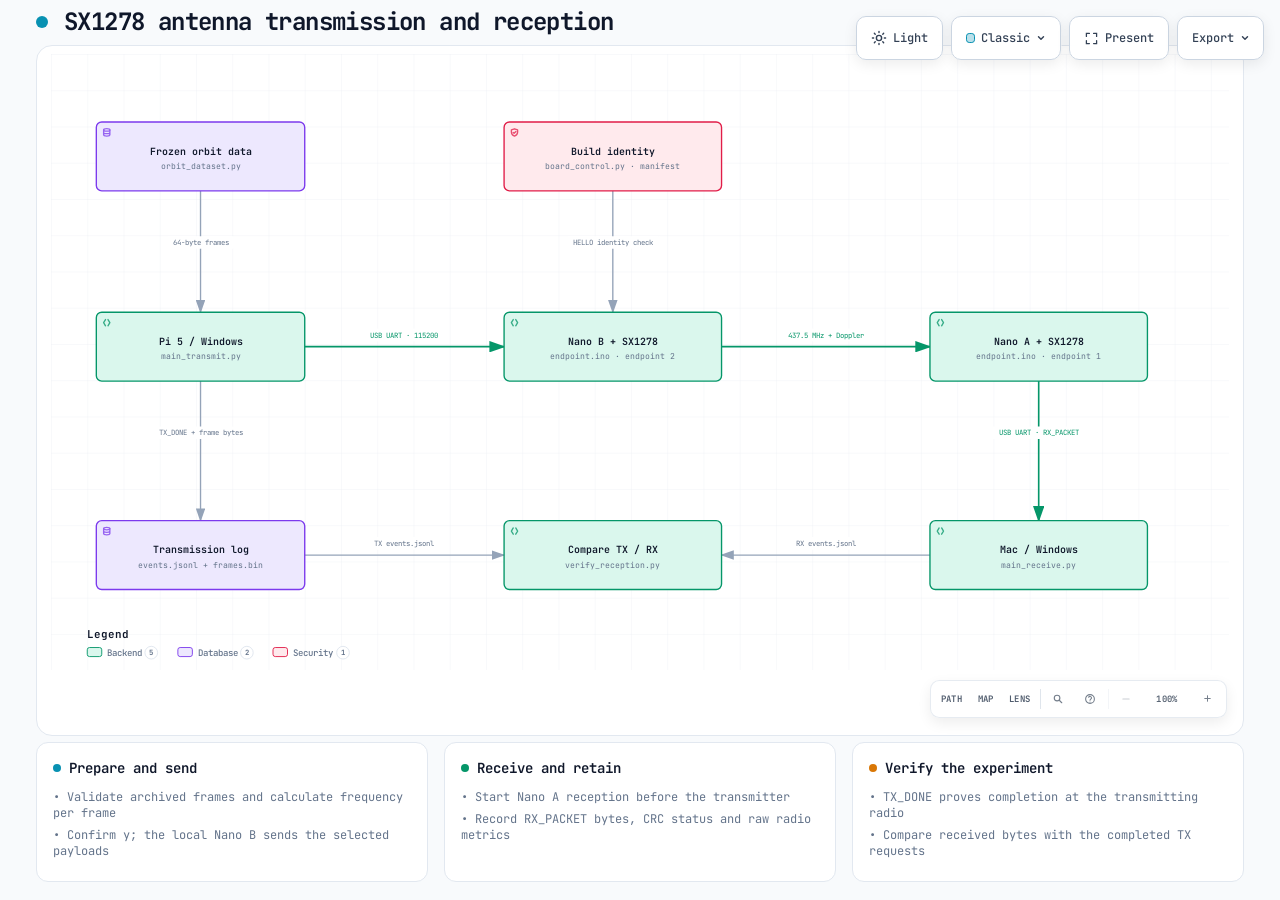
==== commit e844e944: "Restructure antenna demo guides and remove receiver frontend" ====
--- a/docs/architecture/architecture.html
+++ b/docs/architecture/architecture.html
@@ -4,7 +4,7 @@
   <meta charset="UTF-8">
   <meta name="viewport" content="width=device-width, initial-scale=1.0">
   <meta name="generator" content="archify 2.17.0-dev.1">
-  <title>Raspberry Pi 5 antenna demo Diagram</title>
+  <title>SX1278 antenna transmission and reception Diagram</title>
   <script>
     // Resolve the theme before first paint so light-preference users don't
     // see a dark flash. The toolbar script below re-applies with UI state.
@@ -4955,7 +4955,7 @@
            data-preset-badge-blueprint="BLUEPRINT / REV 01"
            data-preset-badge-editorial="EDITORIAL / FIELD NOTE">
         <div class="pulse-dot"></div>
-        <h1>Raspberry Pi 5 antenna demo</h1>
+        <h1>SX1278 antenna transmission and reception</h1>
       </div>
     </div>
 
@@ -5005,7 +5005,7 @@
     <div class="diagram-container" data-detail-level="read"
          data-preset-badge-editorial-plate="ARCHIFY / PLATE 04">
       <svg viewBox="0 0 1300 680" role="img" lang="en" aria-labelledby="archify-diagram-title archify-diagram-description" data-preset="classic" data-quality-profile="showcase">
-        <title id="archify-diagram-title">Raspberry Pi 5 antenna demo</title>
+        <title id="archify-diagram-title">SX1278 antenna transmission and reception</title>
         <desc id="archify-diagram-description">An architecture diagram generated by Archify.</desc>
         <!-- Definitions -->
         <defs>
@@ -5037,9 +5037,10 @@
         <path data-edge-from="pi" data-edge-to="tx" data-edge-label="USB UART · 115200" data-edge-key="1" data-composition-points="280,323;500,323" d="M 280 323 L 500 323" class="a-emphasis" stroke-width="1.8" marker-end="url(#arrowhead-emphasis)"/>
         <path data-edge-from="tx" data-edge-to="rx" data-edge-label="437.5 MHz + Doppler" data-edge-key="2" data-composition-points="740,323;970,323" d="M 740 323 L 970 323" class="a-emphasis" stroke-width="1.8" marker-end="url(#arrowhead-emphasis)"/>
         <path data-edge-from="rx" data-edge-to="host" data-edge-label="USB UART · RX_PACKET" data-edge-key="3" data-composition-points="1090,361;1090,515" d="M 1090 361 L 1090 515" class="a-emphasis" stroke-width="1.8" marker-end="url(#arrowhead-emphasis)"/>
-        <path data-edge-from="host" data-edge-to="display" data-edge-label="Local logs → HTTP" data-edge-key="4" data-composition-points="970,553;740,553" d="M 970 553 L 740 553" class="a-default" stroke-width="1.5" marker-end="url(#arrowhead)"/>
+        <path data-edge-from="host" data-edge-to="compare" data-edge-label="RX events.jsonl" data-edge-key="4" data-composition-points="970,553;740,553" d="M 970 553 L 740 553" class="a-default" stroke-width="1.5" marker-end="url(#arrowhead)"/>
         <path data-edge-from="pi" data-edge-to="logs" data-edge-label="TX_DONE + frame bytes" data-edge-key="5" data-composition-points="165,361;165,515" d="M 165 361 L 165 515" class="a-default" stroke-width="1.5" marker-end="url(#arrowhead)"/>
         <path data-edge-from="build" data-edge-to="tx" data-edge-label="HELLO identity check" data-edge-key="6" data-composition-points="620,151;620,285" d="M 620 151 L 620 285" class="a-default" stroke-width="1.5" marker-end="url(#arrowhead)"/>
+        <path data-edge-from="logs" data-edge-to="compare" data-edge-label="TX events.jsonl" data-edge-key="7" data-composition-points="280,553;500,553" d="M 280 553 L 500 553" class="a-default" stroke-width="1.5" marker-end="url(#arrowhead)"/>
 
         <!-- Components -->
         <g id="node-dataset" data-node-id="dataset" data-node-label="Frozen orbit data" tabindex="0" role="button" aria-label="Focus Frozen orbit data, orbit_dataset.py, Architecture component" aria-pressed="false" data-node-kind="database" data-node-sublabel="orbit_dataset.py" data-node-context="Architecture component">
@@ -5054,14 +5055,14 @@
         <text data-detail="context" x="165" y="127" class="t-muted" font-size="9" text-anchor="middle">orbit_dataset.py</text>
         </g>
 
-        <g id="node-pi" data-node-id="pi" data-node-label="Raspberry Pi 5" tabindex="0" role="button" aria-label="Focus Raspberry Pi 5, main_transmit.py, Architecture component" aria-pressed="false" data-node-kind="backend" data-node-sublabel="main_transmit.py" data-node-context="Architecture component">
-          <title>Raspberry Pi 5 · main_transmit.py · Architecture component</title>
+        <g id="node-pi" data-node-id="pi" data-node-label="Pi 5 / Windows" tabindex="0" role="button" aria-label="Focus Pi 5 / Windows, main_transmit.py, Architecture component" aria-pressed="false" data-node-kind="backend" data-node-sublabel="main_transmit.py" data-node-context="Architecture component">
+          <title>Pi 5 / Windows · main_transmit.py · Architecture component</title>
           <rect x="50" y="285" width="230" height="76" rx="6" class="c-mask"/>
           <rect x="50" y="285" width="230" height="76" rx="6" class="c-backend" stroke-width="1.5"/>
           <g aria-hidden="true" data-semantic-sigil="backend" class="semantic-sigil s-backend" transform="translate(56 291) scale(0.6875)">
             <path d="M6 3 3 8l3 5M10 3l3 5-3 5"/>
           </g>
-          <text data-node-label="" data-detail-anchor="" x="165" y="321" class="t-primary" font-size="11" font-weight="600" text-anchor="middle">Raspberry Pi 5</text>
+          <text data-node-label="" data-detail-anchor="" x="165" y="321" class="t-primary" font-size="11" font-weight="600" text-anchor="middle">Pi 5 / Windows</text>
         <text data-detail="context" x="165" y="337" class="t-muted" font-size="9" text-anchor="middle">main_transmit.py</text>
         </g>
 
@@ -5098,18 +5099,15 @@
         <text data-detail="context" x="1090" y="567" class="t-muted" font-size="9" text-anchor="middle">main_receive.py</text>
         </g>
 
-        <g id="node-display" data-node-id="display" data-node-label="Receiver display" tabindex="0" role="button" aria-label="Focus Receiver display, server.py · web/app.js, Architecture component" aria-pressed="false" data-node-kind="frontend" data-node-sublabel="server.py · web/app.js" data-node-context="Architecture component">
-          <title>Receiver display · server.py · web/app.js · Architecture component</title>
+        <g id="node-compare" data-node-id="compare" data-node-label="Compare TX / RX" tabindex="0" role="button" aria-label="Focus Compare TX / RX, verify_reception.py, Architecture component" aria-pressed="false" data-node-kind="backend" data-node-sublabel="verify_reception.py" data-node-context="Architecture component">
+          <title>Compare TX / RX · verify_reception.py · Architecture component</title>
           <rect x="500" y="515" width="240" height="76" rx="6" class="c-mask"/>
-          <rect x="500" y="515" width="240" height="76" rx="6" class="c-frontend" stroke-width="1.5"/>
-          <g aria-hidden="true" data-semantic-sigil="frontend" class="semantic-sigil s-frontend" transform="translate(506 521) scale(0.6875)">
-            <rect x="2" y="3" width="12" height="10" rx="2"/>
-            <path d="M2 6.5h12"/>
-            <circle cx="4.1" cy="4.8" r=".7" class="sigil-fill"/>
-            <circle cx="6.3" cy="4.8" r=".7" class="sigil-fill"/>
+          <rect x="500" y="515" width="240" height="76" rx="6" class="c-backend" stroke-width="1.5"/>
+          <g aria-hidden="true" data-semantic-sigil="backend" class="semantic-sigil s-backend" transform="translate(506 521) scale(0.6875)">
+            <path d="M6 3 3 8l3 5M10 3l3 5-3 5"/>
           </g>
-          <text data-node-label="" data-detail-anchor="" x="620" y="551" class="t-primary" font-size="11" font-weight="600" text-anchor="middle">Receiver display</text>
-        <text data-detail="context" x="620" y="567" class="t-muted" font-size="9" text-anchor="middle">server.py · web/app.js</text>
+          <text data-node-label="" data-detail-anchor="" x="620" y="551" class="t-primary" font-size="11" font-weight="600" text-anchor="middle">Compare TX / RX</text>
+        <text data-detail="context" x="620" y="567" class="t-muted" font-size="9" text-anchor="middle">verify_reception.py</text>
         </g>
 
         <g id="node-logs" data-node-id="logs" data-node-label="Transmission log" tabindex="0" role="button" aria-label="Focus Transmission log, events.jsonl + frames.bin, Architecture component" aria-pressed="false" data-node-kind="database" data-node-sublabel="events.jsonl + frames.bin" data-node-context="Architecture component">
@@ -5153,9 +5151,9 @@
           <rect x="1037" y="411" width="106" height="14" rx="3" class="c-mask"/>
           <text x="1090" y="421" class="t-backend" font-size="8" text-anchor="middle">USB UART · RX_PACKET</text>
         </g>
-        <g data-detail="context" data-edge-from="host" data-edge-to="display" data-edge-label="Local logs → HTTP" data-edge-key="4">
-          <rect x="809.2" y="533" width="91.6" height="14" rx="3" class="c-mask"/>
-          <text x="855" y="543" class="t-muted" font-size="8" text-anchor="middle">Local logs → HTTP</text>
+        <g data-detail="context" data-edge-from="host" data-edge-to="compare" data-edge-label="RX events.jsonl" data-edge-key="4">
+          <rect x="814" y="533" width="82" height="14" rx="3" class="c-mask"/>
+          <text x="855" y="543" class="t-muted" font-size="8" text-anchor="middle">RX events.jsonl</text>
         </g>
         <g data-detail="context" data-edge-from="pi" data-edge-to="logs" data-edge-label="TX_DONE + frame bytes" data-edge-key="5">
           <rect x="109.6" y="411" width="110.8" height="14" rx="3" class="c-mask"/>
@@ -5165,6 +5163,10 @@
           <rect x="567" y="201" width="106" height="14" rx="3" class="c-mask"/>
           <text x="620" y="211" class="t-muted" font-size="8" text-anchor="middle">HELLO identity check</text>
         </g>
+        <g data-detail="context" data-edge-from="logs" data-edge-to="compare" data-edge-label="TX events.jsonl" data-edge-key="7">
+          <rect x="349" y="533" width="82" height="14" rx="3" class="c-mask"/>
+          <text x="390" y="543" class="t-muted" font-size="8" text-anchor="middle">TX events.jsonl</text>
+        </g>
 
         <!-- Boundary labels (foreground masks keep routes out of titles) -->
 
@@ -5172,21 +5174,17 @@
         <!-- Legend -->
         <g data-legend="" data-legend-bridge="">
           <text x="40" y="644" class="t-primary" font-size="12" font-weight="650">Legend</text>
-          <g data-legend-semantic-kind="frontend" data-legend-kind="frontend" data-legend-label="Frontend" data-legend-x="40" data-legend-baseline="664" data-legend-width="83">
-            <rect x="40" y="655" width="16" height="10" rx="2.5" class="c-frontend" stroke-width="1"/>
-            <text x="62" y="664" class="t-muted" font-size="10" font-weight="500">Frontend</text>
+          <g data-legend-semantic-kind="backend" data-legend-kind="backend" data-legend-label="Backend" data-legend-x="40" data-legend-baseline="664" data-legend-width="78">
+            <rect x="40" y="655" width="16" height="10" rx="2.5" class="c-backend" stroke-width="1"/>
+            <text x="62" y="664" class="t-muted" font-size="10" font-weight="500">Backend</text>
           </g>
-          <g data-legend-semantic-kind="backend" data-legend-kind="backend" data-legend-label="Backend" data-legend-x="145" data-legend-baseline="664" data-legend-width="78">
-            <rect x="145" y="655" width="16" height="10" rx="2.5" class="c-backend" stroke-width="1"/>
-            <text x="167" y="664" class="t-muted" font-size="10" font-weight="500">Backend</text>
+          <g data-legend-semantic-kind="database" data-legend-kind="database" data-legend-label="Database" data-legend-x="140" data-legend-baseline="664" data-legend-width="83">
+            <rect x="140" y="655" width="16" height="10" rx="2.5" class="c-database" stroke-width="1"/>
+            <text x="162" y="664" class="t-muted" font-size="10" font-weight="500">Database</text>
           </g>
-          <g data-legend-semantic-kind="database" data-legend-kind="database" data-legend-label="Database" data-legend-x="245" data-legend-baseline="664" data-legend-width="83">
-            <rect x="245" y="655" width="16" height="10" rx="2.5" class="c-database" stroke-width="1"/>
-            <text x="267" y="664" class="t-muted" font-size="10" font-weight="500">Database</text>
-          </g>
-          <g data-legend-semantic-kind="security" data-legend-kind="security" data-legend-label="Security" data-legend-x="350" data-legend-baseline="664" data-legend-width="83">
-            <rect x="350" y="655" width="16" height="10" rx="2.5" class="c-security" stroke-width="1"/>
-            <text x="372" y="664" class="t-muted" font-size="10" font-weight="500">Security</text>
+          <g data-legend-semantic-kind="security" data-legend-kind="security" data-legend-label="Security" data-legend-x="245" data-legend-baseline="664" data-legend-width="83">
+            <rect x="245" y="655" width="16" height="10" rx="2.5" class="c-security" stroke-width="1"/>
+            <text x="267" y="664" class="t-muted" font-size="10" font-weight="500">Security</text>
           </g>
         </g>
       </svg>
@@ -5378,33 +5376,33 @@
       <div class="card">
         <div class="card-header">
           <div class="card-dot cyan"></div>
-          <h3>Send</h3>
+          <h3>Prepare and send</h3>
         </div>
         <ul>
-          <li>&bull; Validate frozen input and calculate frequency per frame</li>
-          <li>&bull; Confirm y, verify Nano B, then send three LoRa frames</li>
+          <li>&bull; Validate archived frames and calculate frequency per frame</li>
+          <li>&bull; Confirm y; the local Nano B sends the selected payloads</li>
         </ul>
       </div>
 
       <div class="card">
         <div class="card-header">
           <div class="card-dot emerald"></div>
-          <h3>Receive</h3>
+          <h3>Receive and retain</h3>
         </div>
         <ul>
-          <li>&bull; Arm Nano A before starting the transmitter</li>
-          <li>&bull; Decode actual packets and compare them with the local reference</li>
+          <li>&bull; Start Nano A reception before the transmitter</li>
+          <li>&bull; Record RX_PACKET bytes, CRC status and raw radio metrics</li>
         </ul>
       </div>
 
       <div class="card">
         <div class="card-header">
           <div class="card-dot amber"></div>
-          <h3>Evidence</h3>
+          <h3>Verify the experiment</h3>
         </div>
         <ul>
-          <li>&bull; TX_DONE records completion on the transmitting radio</li>
-          <li>&bull; Verify matching received bytes before declaring success</li>
+          <li>&bull; TX_DONE proves completion at the transmitting radio</li>
+          <li>&bull; Compare received bytes with the completed TX requests</li>
         </ul>
       </div>
     </div>
